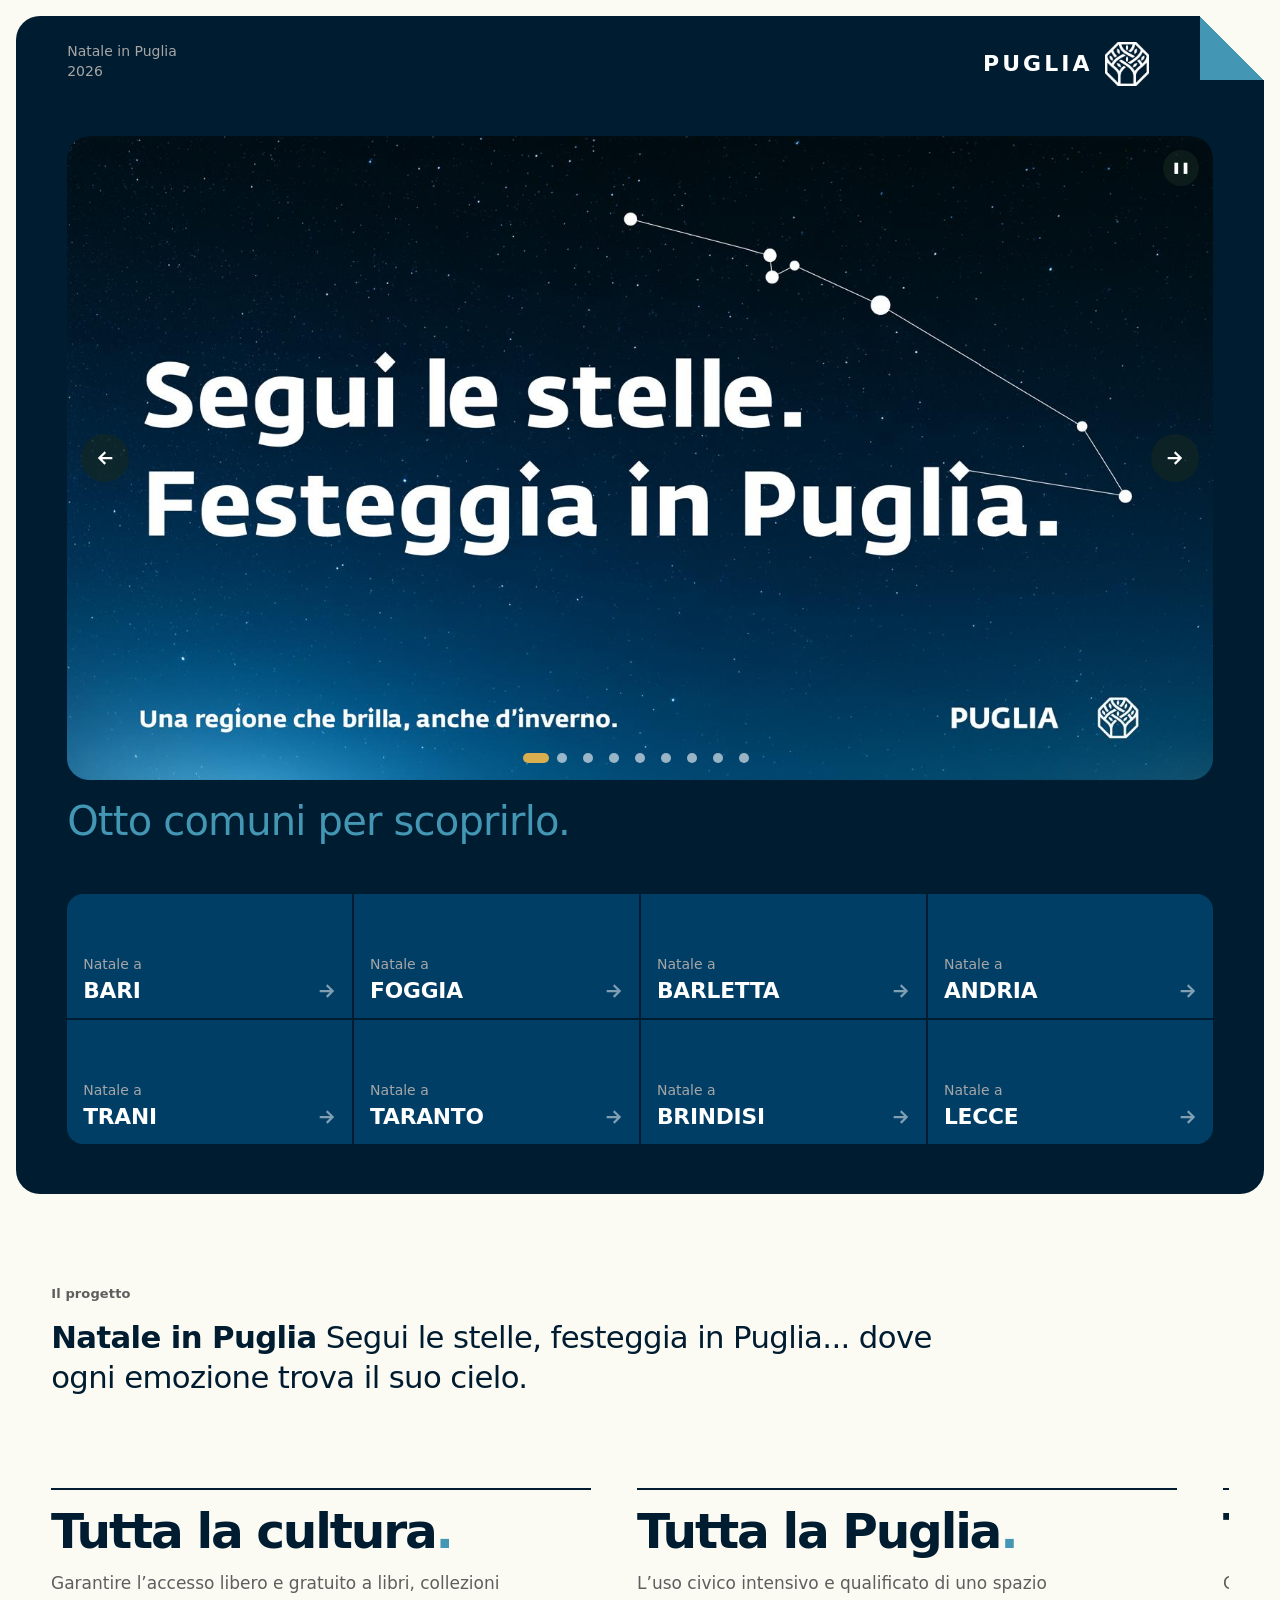
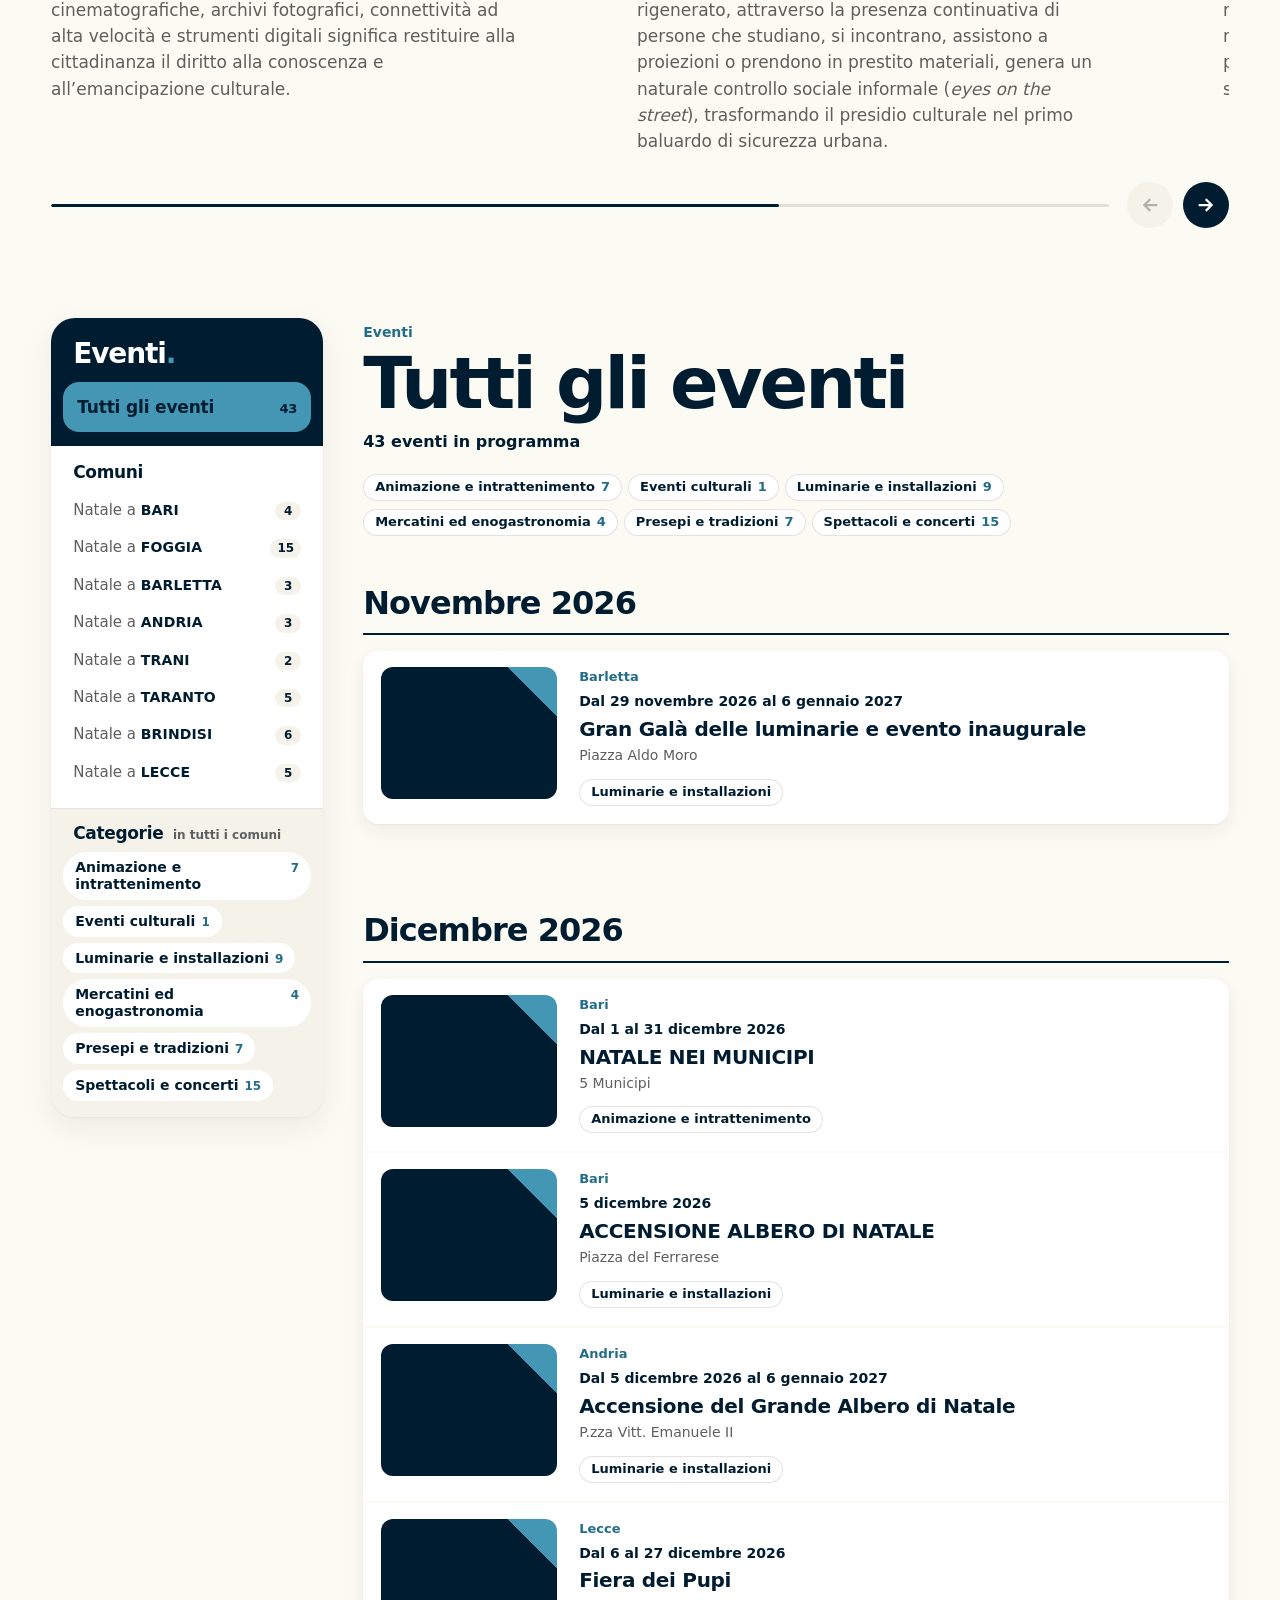
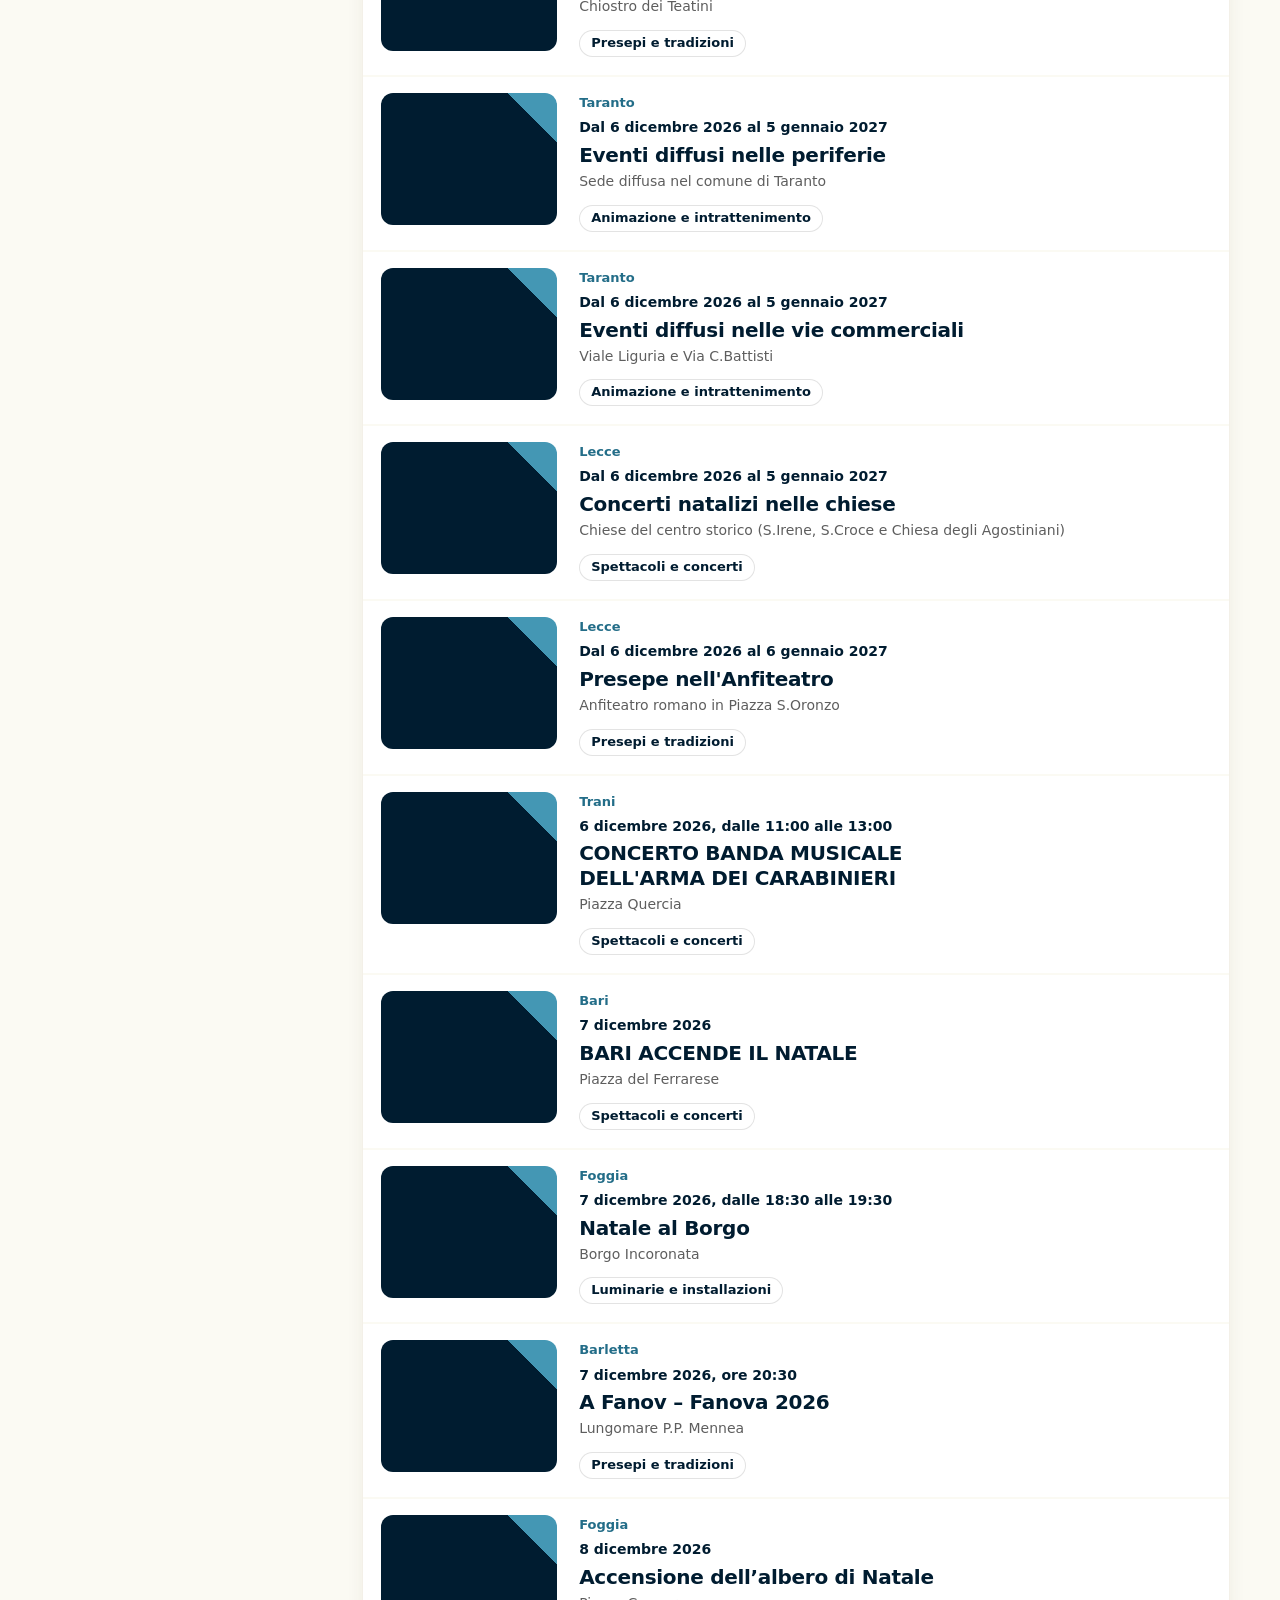
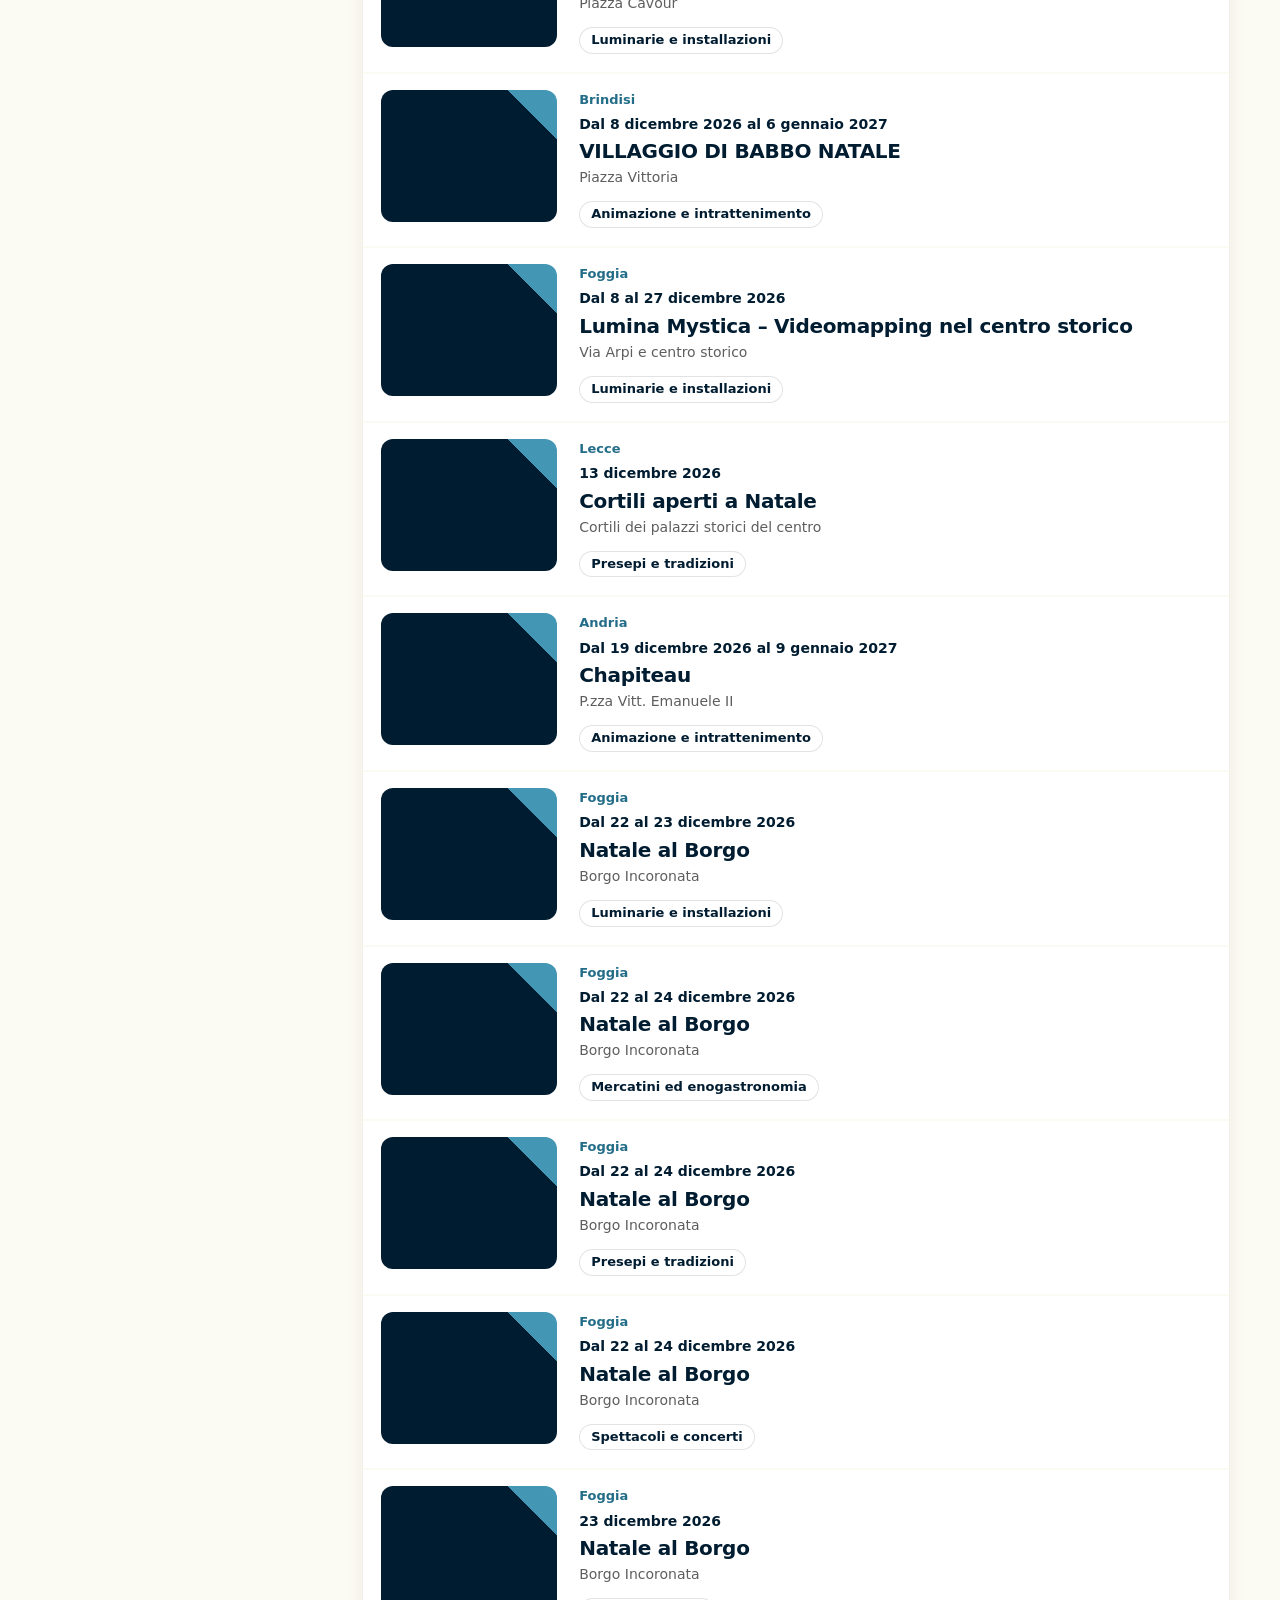
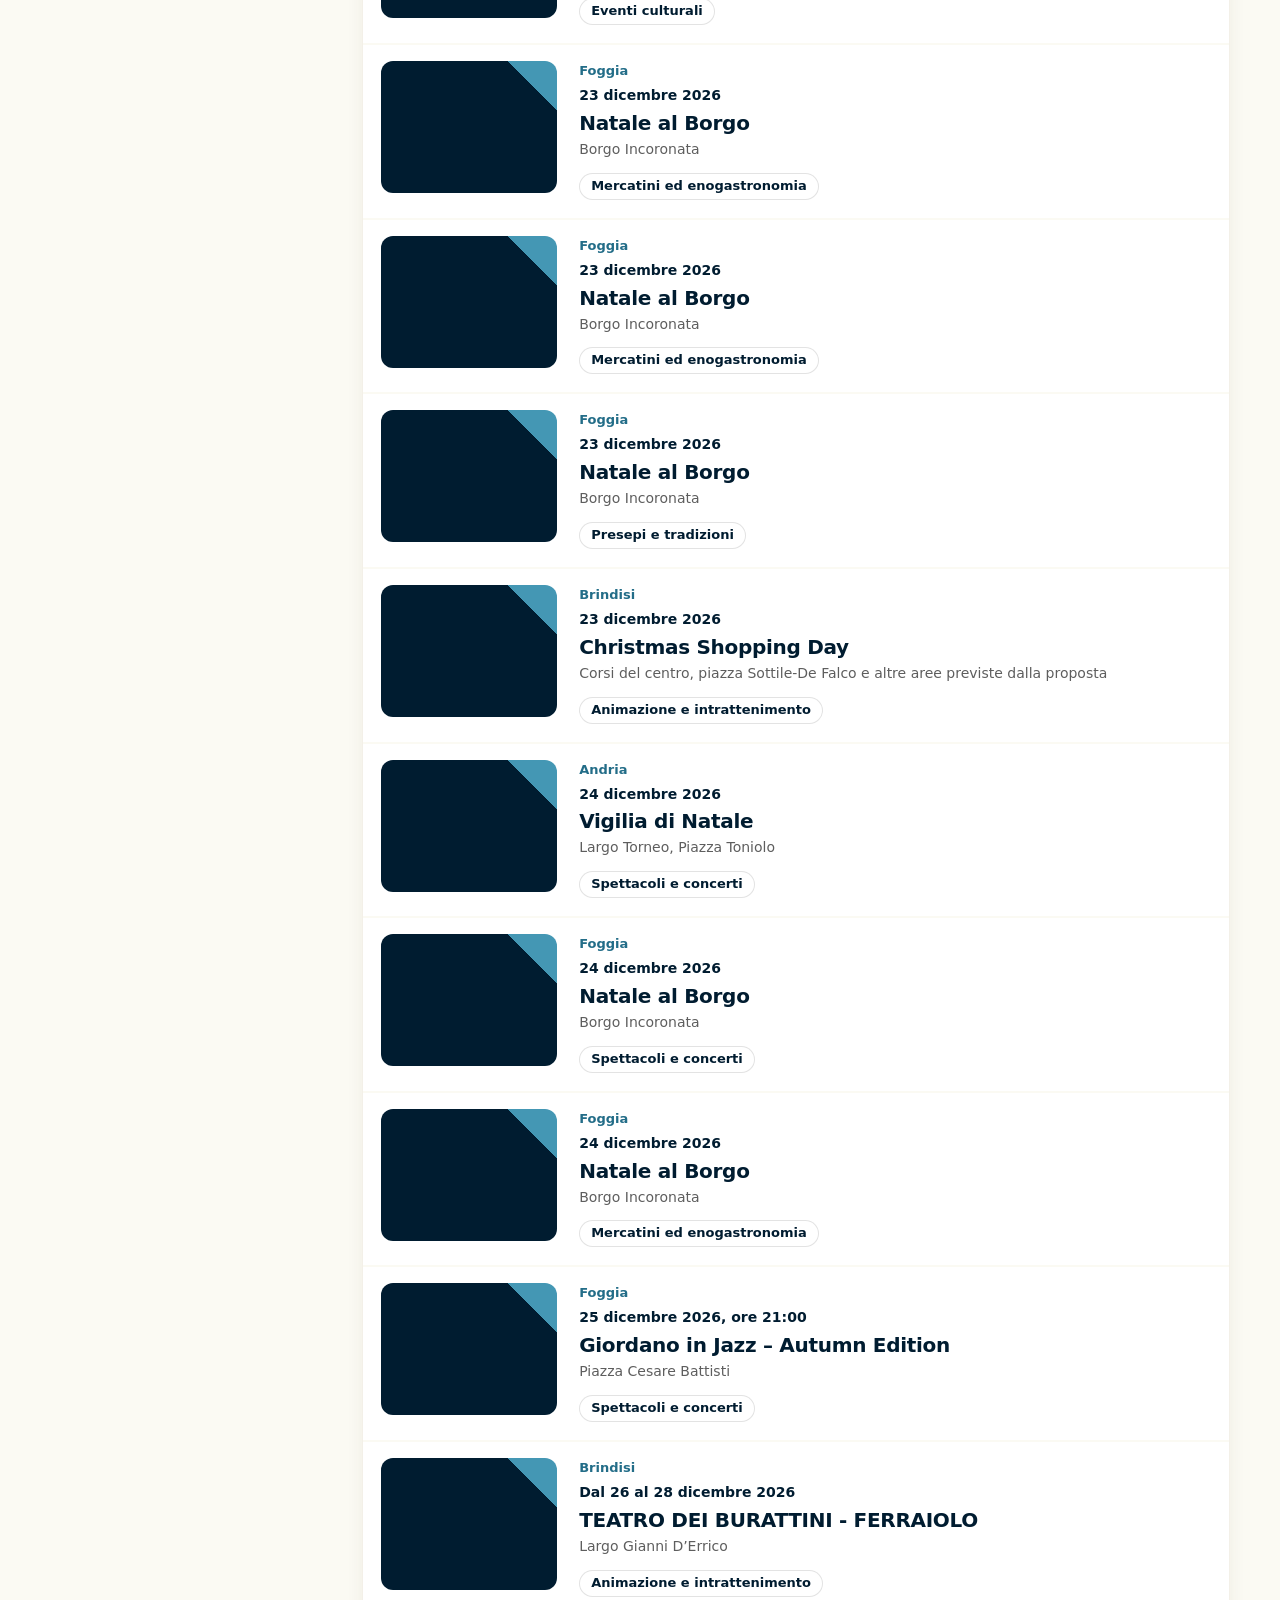
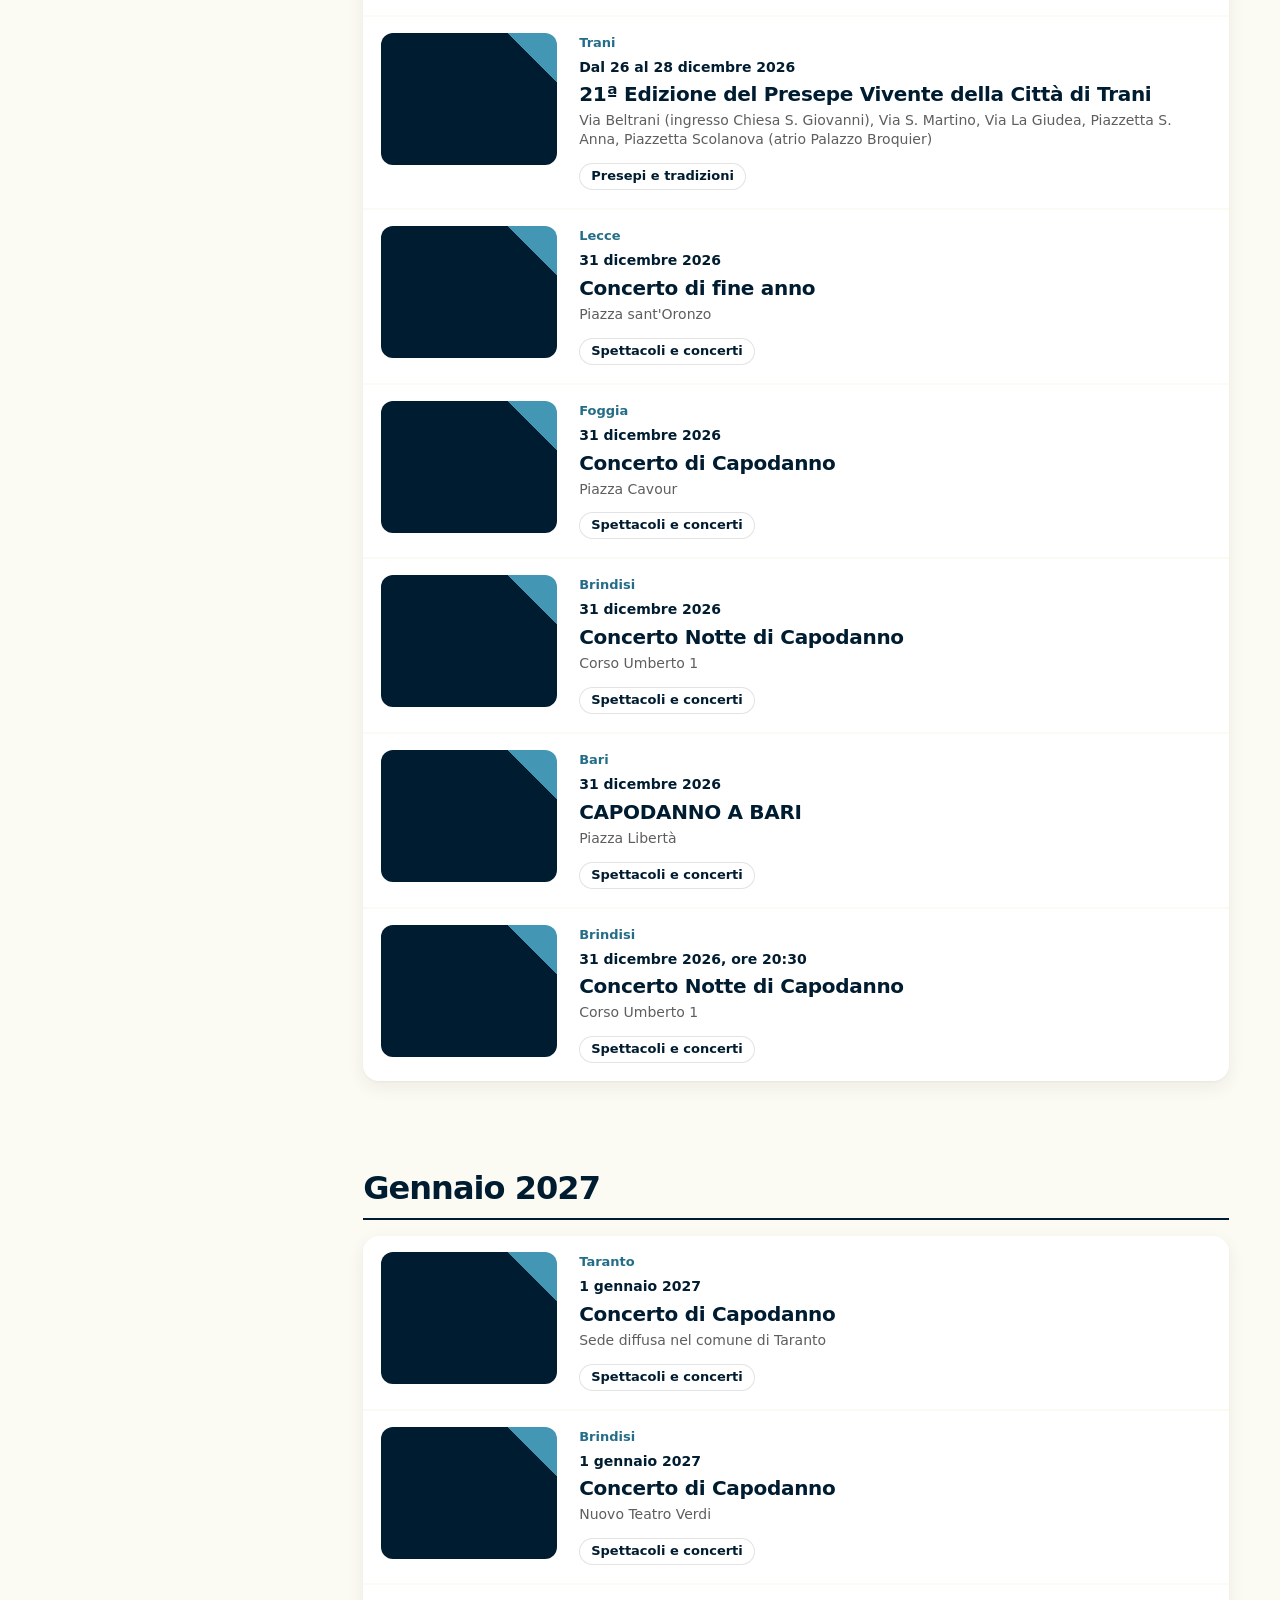
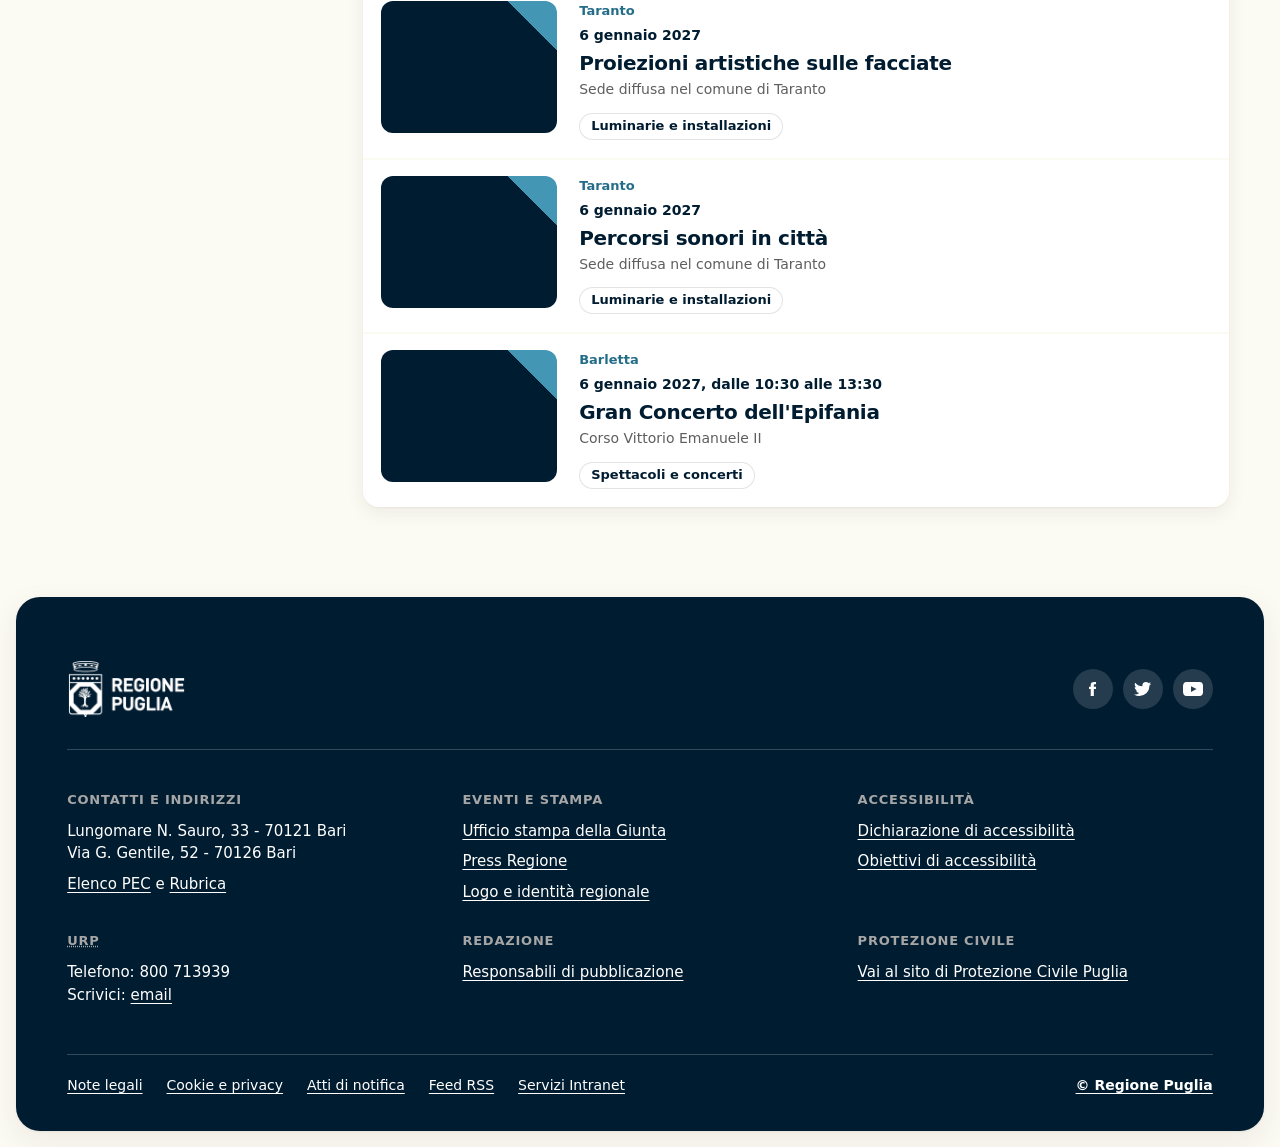
==== index.html @ 2e717ad9 "Aggiornamento eventi Natali di Puglia: 23/11/2026 20:20:42" ====
<!doctype html>
<html lang="it">
<head>
<meta charset="utf-8">
<meta name="viewport" content="width=device-width, initial-scale=1">
<title>Natale in Puglia - ed. 2026 · Segui le stelle</title>
<meta name="description" content="Natale in Puglia - calendario eventi">
<meta name="theme-color" content="#1E1E1E">
<meta property="og:type" content="website">
<meta property="og:locale" content="it_IT">
<meta property="og:site_name" content="Regione Puglia">
<meta property="og:url" content="https://regione.puglia.it/seguilestelle/">
<meta property="og:title" content="Natale in Puglia - calendario eventi">
<meta property="og:description" content="Tutti gli eventi del Natale in Puglia nei Comuni di Andria, Bari, Barletta, Brindisi, Foggia, Lecce, Taranto e Trani">
<meta property="og:image" content="assets/img/logo-regione-puglia.png">
<meta name="twitter:card" content="summary_large_image">
<link rel="preload" href="assets/fonts/inter-latin-opsz-normal.woff2" as="font" type="font/woff2" crossorigin>
<link rel="stylesheet" href="assets/css/tuttalapuglia.css">
<script src="assets/js/dati_eventi.js" defer></script>
<script src="assets/js/eventi-config.js" defer></script>
<script src="assets/js/slideshow.js" defer></script>
<script src="assets/js/tuttalapuglia.js" defer></script>
</head>
<body class="tlr-b">
<a class="tlr-salta" href="#programma">Vai agli eventi</a>

<header class="tlr-hero" id="presentazione-testa">
  <div class="tlr-in">
    <div class="tlr-hero-top">
      <p>Natale in Puglia<br>2026</p>
      <p class="tlr-hero-date tlr-hero-brand"><span class="tlr-hero-brand-tx">PUGLIA</span><img src="assets/img/logo-regione-puglia.png" alt="Logo Regione Puglia" width="455" height="454"></p>
    </div>
    <h1 class="tlr-sr">Natale in Puglia</h1>
    <div class="tlr-slide" data-tlr-slideshow role="region" aria-roledescription="carousel" aria-label="Immagini del Natale">
      <div class="tlr-slide-pista"></div>
      <button class="tlr-slide-btn is-prev" type="button" aria-label="Immagine precedente"></button>
      <button class="tlr-slide-btn is-next" type="button" aria-label="Immagine successiva"></button>
      <button class="tlr-slide-pausa" type="button" data-tlr-pausa></button>
      <div class="tlr-slide-dots"></div>
    </div>
    <p class="tlr-hero-sub">Otto comuni per scoprirlo.</p>
    <nav class="tlr-tutte" aria-label="I comuni" data-tlr-scorrevole>
      <ul data-tlr-riga data-tlr-menu="testata"></ul>
      <div class="tlr-tutte-nav">
        <span class="tlr-tutte-barra" aria-hidden="true" data-tlr-avanzamento><span></span></span>
        <button class="tlr-scorri-btn is-prev" type="button" data-tlr-passo="-1" aria-label="Comuni precedenti"></button>
        <button class="tlr-scorri-btn is-next" type="button" data-tlr-passo="1" aria-label="Comuni successivi"></button>
      </div>
    </nav>
  </div>
</header>

<main>
  <section class="tlr-pres" id="presentazione" aria-labelledby="tlr-pres-tit">
    <div class="tlr-in">
      <div class="tlr-pres-griglia">
        <div class="tlr-pres-sx">
          <h2 class="tlr-etichetta" id="tlr-pres-tit">Il progetto</h2>
          <p class="tlr-attacco"><strong>Natale in Puglia</strong> Segui le stelle, festeggia in Puglia... dove ogni emozione trova il suo cielo.</p>
        </div>
      </div>
      <div class="tlr-concetti-box" data-tlr-scorrevole>
        <div class="tlr-concetti-scorri" tabindex="0" role="region" aria-label="Le quattro linee guida" data-tlr-riga>
          <dl class="tlr-concetti">
            <div><dt>Tutta la cultura</dt><dd>Garantire l’accesso libero e gratuito a libri, collezioni cinematografiche, archivi fotografici, connettività ad alta velocità e strumenti digitali significa restituire alla cittadinanza il diritto alla conoscenza e all’emancipazione culturale.</dd></div>
            <div><dt>Tutta la Puglia</dt><dd>L’uso civico intensivo e qualificato di uno spazio rigenerato, attraverso la presenza continuativa di persone che studiano, si incontrano, assistono a proiezioni o prendono in prestito materiali, genera un naturale controllo sociale informale (<em lang="en">eyes on the street</em>), trasformando il presidio culturale nel primo baluardo di sicurezza urbana.</dd></div>
            <div><dt>Tutto di tutto</dt><dd>Custodisce la memoria e fornisce alla comunità una radice identitaria solida che resta sterile se non viene riattivata: l’istituzione si fa “officina” in cui le tracce del passato diventano materia prima per raccontare nuove storie con linguaggi contemporanei.</dd></div>
          </dl>
        </div>
        <div class="tlr-concetti-nav">
          <span class="tlr-concetti-barra" aria-hidden="true" data-tlr-avanzamento><span></span></span>
          <button class="tlr-scorri-btn is-prev" type="button" data-tlr-passo="-1" aria-label="Linea guida precedente"></button>
          <button class="tlr-scorri-btn is-next" type="button" data-tlr-passo="1" aria-label="Linea guida successiva"></button>
        </div>
      </div>
    </div>
  </section>

  <section class="tlr-prog" id="programma" aria-label="Eventi">
    <div class="tlr-in tlr-prog-griglia">

      <aside class="tlr-lato" aria-label="Comuni e categorie">
        <div class="tlr-lato-pillola">
          <p class="tlr-lato-ora"><span class="tlr-lato-k">Eventi</span> <span class="tlr-lato-v" data-tlr-corrente>Tutti gli eventi</span></p>
          <button class="tlr-lato-btn" type="button" aria-expanded="false" aria-controls="tlr-lato-menu" data-tlr-apri>Menu</button>
        </div>
        <div class="tlr-lato-pannello" id="tlr-lato-menu">
          <div class="tlr-lato-testa">
            <p class="tlr-lato-tit">Eventi<span class="tlr-punto">.</span></p>
            <nav aria-label="Tutti gli eventi" data-tlr-menu="tutti"></nav>
          </div>
          <div class="tlr-lato-comuni">
            <p class="tlr-etichetta" id="tlr-m-comuni">Comuni</p>
            <nav aria-labelledby="tlr-m-comuni" data-tlr-menu="comuni"></nav>
          </div>
          <div class="tlr-lato-categorie">
            <p class="tlr-etichetta" id="tlr-m-categorie">Categorie <span class="tlr-etichetta-nota">in tutti i comuni</span></p>
            <nav aria-labelledby="tlr-m-categorie" data-tlr-menu="categorie"></nav>
          </div>
        </div>
      </aside>

      <div class="tlr-prog-col">
        <div class="tlr-vista" data-tlr-programma data-tlr-scorri>
          <noscript><p class="tlr-gnota">Per consultare gli eventi attiva JavaScript nel browser.</p></noscript>
        </div>
      </div>

    </div>
  </section>
</main>

<footer class="tlr-piede tlr-rp">
    <div class="tlr-in">
        <div class="tlr-rp-top">
            <p class="tlr-rp-marchio"><img src="assets/img/logoregionepuglia.png" alt="Logo Regione Puglia" width="455" height="454"></p>
            <div class="tlr-rp-azioni">
                <ul class="tlr-rp-social">
                    <li><a href="https://www.facebook.com/quiregionepuglia/" target="_blank" rel="noopener" title="Link a facebook" aria-label="Link a facebook"><svg xmlns="http://www.w3.org/2000/svg" viewBox="0 0 6.226 11.972" aria-hidden="true" focusable="false"><path d="M4.15,3.991V2.8c0-.536.123-.807.989-.807H6.225V0H4.413C2.192,0,1.459.979,1.459,2.659V3.991H0v2H1.459v5.986H4.15V5.986H5.979l.246-2Z"/></svg></a></li>
                    <li><a href="https://twitter.com/RegionePuglia" target="_blank" rel="noopener" title="Link a twitter" aria-label="Link a twitter"><svg xmlns="http://www.w3.org/2000/svg" viewBox="0 0 12.771 10.375" aria-hidden="true" focusable="false"><path d="M4.018,10.375A7.4,7.4,0,0,0,11.47,2.924c0-.113,0-.226-.009-.34a5.442,5.442,0,0,0,1.311-1.358,5.357,5.357,0,0,1-1.5.415A2.641,2.641,0,0,0,12.422.189a5.132,5.132,0,0,1-1.66.632A2.694,2.694,0,0,0,8.838,0,2.615,2.615,0,0,0,6.225,2.622a2.442,2.442,0,0,0,.066.594A7.421,7.421,0,0,1,.9.481,2.487,2.487,0,0,0,.538,1.792a2.615,2.615,0,0,0,1.17,2.179,2.549,2.549,0,0,1-1.188-.33v.038a2.613,2.613,0,0,0,2.1,2.566,2.757,2.757,0,0,1-.689.094,2.789,2.789,0,0,1-.49-.047,2.588,2.588,0,0,0,2.434,1.82A5.231,5.231,0,0,1,.623,9.234,4.6,4.6,0,0,1,0,9.2a7.407,7.407,0,0,0,4.018,1.179"/></svg></a></li>
                    <li><a href="https://www.youtube.com/user/comunicazioneist" target="_blank" rel="noopener" title="Link a youtube" aria-label="Link a youtube"><svg xmlns="http://www.w3.org/2000/svg" viewBox="0 0 13.459 9.375" aria-hidden="true" focusable="false"><path d="M11.25,0H2.386C.687,0,0,1.371,0,3.066V6.309C0,8,.761,9.375,2.46,9.375h8.725c1.7,0,2.274-1.371,2.274-3.066V3.066C13.45,1.371,12.949,0,11.25,0ZM5.374,6.67V2.881h0V2.853L9.041,4.762Z"/></svg></a></li>
                </ul>
            </div>
        </div>
        <div class="tlr-rp-colonne">
            <div>
                <p class="tlr-rp-tit">Contatti e indirizzi</p>
                <p class="tlr-rp-testo">Lungomare N.&nbsp;Sauro, 33 - 70121 Bari<br>Via G.&nbsp;Gentile, 52 - 70126 Bari</p>
                <p class="tlr-rp-testo"><a href="https://www.regione.puglia.it/elenco-pec">Elenco PEC</a> e <a href="https://www.regione.puglia.it/web/guest/persone-e-contatti">Rubrica</a></p>
            </div>
            <div>
                <p class="tlr-rp-tit">Eventi e Stampa</p>
                <ul class="tlr-rp-lista"><li><a href="https://www.regione.puglia.it/servizio-stampa-della-giunta">Ufficio stampa della Giunta</a></li><li><a href="https://www.regione.puglia.it/web/press-regione">Press Regione</a></li><li><a href="https://www.regione.puglia.it/logo-e-identita-visiva">Logo e identità regionale</a></li></ul>
            </div>
            <div>
                <p class="tlr-rp-tit">Accessibilità</p>
                <ul class="tlr-rp-lista"><li><a href="https://form.agid.gov.it/r_puglia/portale_istituzionale/dichiarazione" target="_blank" rel="noopener">Dichiarazione di accessibilità</a></li><li><a href="https://form.agid.gov.it/view/0c21c180-0bcf-11f0-b7a3-d536a7376c22" target="_blank" rel="noopener">Obiettivi di accessibilità</a></li></ul>
            </div>
            <div>
                <p class="tlr-rp-tit"><abbr title="Ufficio Relazioni con il Pubblico">URP</abbr></p>
                <p class="tlr-rp-testo">Telefono: 800 713939<br>Scrivici: <a href="mailto:quiregione@regione.puglia.it">email</a></p>
            </div>
            <div>
                <p class="tlr-rp-tit">Redazione</p>
                <ul class="tlr-rp-lista"><li><a href="https://www.regione.puglia.it/responsabili-di-pubblicazione">Responsabili di pubblicazione</a></li></ul>
            </div>
            <div>
                <p class="tlr-rp-tit">Protezione civile</p>
                <ul class="tlr-rp-lista"><li><a href="https://protezionecivile.regione.puglia.it/" target="_blank" rel="noopener">Vai al sito di Protezione Civile Puglia</a></li></ul>
            </div>
        </div>
        <div class="tlr-rp-fondo">
            <ul class="tlr-rp-legale" aria-label="Note legali"><li><a href="https://www.regione.puglia.it/note-legali">Note legali</a></li><li><a href="https://www.regione.puglia.it/cookie-privacy">Cookie e privacy</a></li><li><a href="https://www.regione.puglia.it/atti-di-notifica">Atti di notifica</a></li><li><a href="https://www.regione.puglia.it/feed-rss">Feed RSS</a></li><li><a href="https://www.regione.puglia.it/servizi-intranet">Servizi Intranet</a></li></ul>
            <p class="tlr-rp-copy"><a href="https://www.regione.puglia.it/">© Regione Puglia</a></p>
        </div>
    </div>
</footer>
</body>
</html>
---- assets/css/tuttalapuglia.css ----
@font-face {
  font-family: 'Inter';
  font-style: normal;
  font-display: swap;
  font-weight: 100 900;
  src: url(fonts/inter-latin-opsz-normal.woff2) format('woff2-variations'),
       url(fonts/inter-latin-opsz-normal.woff2) format('woff2');
}

:root {
  --tlr-pagina: #FBFAF3;
  --tlr-bianco: #FFFFFF;
  --tlr-grigio-caldo: #F5F2EA;
  --tlr-nero: #001c30;
  --tlr-nero-2: #003e66;
  --tlr-azzurro: #4497B4;
  --tlr-azzurro-testo: #236D88;
  --tlr-azzurro-chiaro: #E4F1F6;
  --tlr-grigio-testo: #5E5E5E;
  --tlr-grigio-su-nero: #A6A6A6;
  --tlr-linea: rgba(30, 30, 30, .12);
  --tlr-linea-sottile: rgba(30, 30, 30, .07);

  --tlr-r-xs: 8px;
  --tlr-r-voce: 12px;
  --tlr-r-md: 16px;
  --tlr-r-card: 22px;
  --tlr-r-pannello: 24px;
  --tlr-r-pill: 999px;

  --tlr-ombra-pannello: 0 1px 2px rgba(74, 52, 30, .06), 0 10px 30px rgba(74, 52, 30, .08);
  --tlr-ombra-scheda: 0 1px 2px rgba(74, 52, 30, .05), 0 6px 18px rgba(74, 52, 30, .07);

  --tlr-margine: clamp(16px, 4vw, 56px);
  --tlr-s-50: clamp(30px, 4vw, 50px);
  --tlr-s-70: clamp(50px, 7vw, 96px);

  --tlr-freccia: url("data:image/svg+xml,%3Csvg xmlns='http://www.w3.org/2000/svg' viewBox='0 0 16 16' fill='none' stroke='%231E1E1E' stroke-width='2' stroke-linecap='square'%3E%3Cpath d='M2.5 8h10M8.5 3.5 13 8l-4.5 4.5'/%3E%3C/svg%3E");
  --tlr-freccia-bianca: url("data:image/svg+xml,%3Csvg xmlns='http://www.w3.org/2000/svg' viewBox='0 0 16 16' fill='none' stroke='%23fff' stroke-width='2' stroke-linecap='square'%3E%3Cpath d='M2.5 8h10M8.5 3.5 13 8l-4.5 4.5'/%3E%3C/svg%3E");
  --tlr-giu-bianca: url("data:image/svg+xml,%3Csvg xmlns='http://www.w3.org/2000/svg' viewBox='0 0 16 16' fill='none' stroke='%23fff' stroke-width='2' stroke-linecap='square'%3E%3Cpath d='M3.5 6 8 10.5 12.5 6'/%3E%3C/svg%3E");
}

*, *::before, *::after { box-sizing: border-box; }
html { -webkit-text-size-adjust: 100%; scroll-behavior: smooth; }
body {
  margin: 0;
  background: var(--tlr-pagina);
  color: var(--tlr-nero);
  font-family: 'Inter', system-ui, -apple-system, 'Segoe UI', sans-serif;
  font-optical-sizing: auto;
  font-size: 1.0625rem;
  line-height: 1.55;
  -webkit-font-smoothing: antialiased;
}
img { max-width: 100%; height: auto; display: block; }
h1, h2, h3, h4 { margin: 0; text-wrap: balance; }
p { margin: 0; }
a { color: inherit; }
button { font: inherit; color: inherit; }
.tlr-in { max-width: 1320px; margin: 0 auto; padding: 0 var(--tlr-margine); }

.tlr-salta {
  position: absolute; left: 16px; top: -100px; z-index: 50;
  background: var(--tlr-nero); color: var(--tlr-bianco);
  padding: 10px 18px; border-radius: var(--tlr-r-pill);
  font-weight: 700; text-decoration: none;
}
.tlr-salta:focus { top: 16px; }
.tlr-sr { position: absolute; width: 1px; height: 1px; overflow: hidden; clip: rect(0 0 0 0); white-space: nowrap; }
.tlr-etichetta {
  font-size: .8125rem; font-weight: 700; letter-spacing: .01em;
  color: var(--tlr-grigio-testo);
}
.tlr-punto { color: var(--tlr-azzurro); }
.tlr-hero::after, .tlr-vnext-a::before {
  content: ""; position: absolute; top: 0; right: 0;
  width: var(--tlr-piega, 44px); height: var(--tlr-piega, 44px);
  background: linear-gradient(225deg, var(--tlr-pagina) 50%, var(--tlr-azzurro) 50%);
}

.tlr-hero {
  --tlr-piega: clamp(34px, 5vw, 72px);
  position: relative;
  margin: 16px 16px 0;
  border-radius: var(--tlr-r-pannello) 0 var(--tlr-r-pannello) var(--tlr-r-pannello);
  background: var(--tlr-nero); color: var(--tlr-bianco);
  padding: 26px 0 var(--tlr-s-50);
}
.tlr-hero-top {
  display: flex; flex-wrap: wrap; justify-content: space-between; gap: 8px 24px;
  padding-right: var(--tlr-piega);
  font-size: .875rem; line-height: 1.4; font-weight: 500;
  color: var(--tlr-grigio-su-nero);
}
.tlr-hero-date { color: var(--tlr-bianco); font-weight: 700; font-variant-numeric: tabular-nums; }
.tlr-hero-brand { display: flex; align-items: center; gap: 12px; margin: 0; }
.tlr-hero-brand-tx { font-size: 1.375rem; font-weight: 800; letter-spacing: .14em; line-height: 1; }
.tlr-hero-brand img { display: block; height: 44px; width: auto; }
@media (max-width: 600px) { .tlr-hero-brand-tx { font-size: 1.125rem; } .tlr-hero-brand img { height: 34px; } }
.tlr-hero-tit {
  margin-top: clamp(36px, 7vw, 100px);
  font-size: clamp(3.3rem, 13vw, 11rem);
  font-weight: 900; line-height: .9; letter-spacing: -0.045em;
  text-wrap: wrap;
}
.tlr-hero-sub {
  margin-top: 18px;
  font-size: clamp(1.4rem, 3.2vw, 2.5rem);
  font-weight: 500; line-height: 1.15; letter-spacing: -0.02em;
  color: var(--tlr-azzurro);
}

.tlr-tutte { margin-top: var(--tlr-s-50); }
.tlr-tutte ul {
  list-style: none; margin: 0 calc(-1 * var(--tlr-margine)); padding: 0 var(--tlr-margine);
  display: grid; grid-auto-flow: column; grid-auto-columns: 62%; gap: 6px;
  overflow-x: auto; overscroll-behavior-x: contain;
  scroll-snap-type: x mandatory; scroll-padding: 0 var(--tlr-margine);
  scrollbar-width: none;
  -webkit-mask-image: linear-gradient(90deg, #000 82%, transparent);
          mask-image: linear-gradient(90deg, #000 82%, transparent);
}
.tlr-tutte ul::-webkit-scrollbar { display: none; }
.tlr-tutte li { scroll-snap-align: start; }
@media (max-width: 359px) { .tlr-tutte ul { grid-auto-columns: 80%; } }
.tlr-tutte a {
  position: relative;
  display: flex; flex-direction: column; justify-content: flex-end; align-items: flex-start; gap: 4px;
  height: 100%; min-height: 104px; padding: 14px 40px 16px 16px;
  border-radius: var(--tlr-r-voce);
  background: var(--tlr-nero-2);
  text-decoration: none;
  transition: background-color .15s, color .15s;
}
.tlr-tutte-k { font-size: .875rem; font-weight: 500; color: var(--tlr-grigio-su-nero); }
.tlr-tutte-v {
  font-size: 1.0625rem; font-weight: 900; line-height: 1.05;
  text-transform: uppercase; letter-spacing: -0.01em;
}
.tlr-tutte a::after {
  content: ""; position: absolute; right: 14px; bottom: 18px;
  width: 18px; height: 18px; background: var(--tlr-freccia-bianca) center / contain no-repeat;
  opacity: .5;
}
.tlr-tutte a:hover { background: var(--tlr-azzurro); color: var(--tlr-nero); }
.tlr-tutte a:hover .tlr-tutte-k { color: var(--tlr-nero); }
.tlr-tutte a:hover::after { background-image: var(--tlr-freccia); opacity: 1; }
.tlr-tutte.is-fine ul { -webkit-mask-image: none; mask-image: none; }
.tlr-tutte ul.is-trascinata { scroll-snap-type: none; cursor: grabbing; user-select: none; -webkit-user-select: none; }
@media (hover: hover) and (pointer: fine) { .tlr-tutte ul { cursor: grab; } }
.tlr-tutte-nav { display: none; align-items: center; gap: 10px; margin-top: 16px; }
.tlr-tutte.is-pronto .tlr-tutte-nav { display: flex; }
.tlr-tutte.is-fermo .tlr-tutte-nav { display: none; }
.tlr-tutte-barra {
  flex: 1 1 auto; height: 3px; margin-right: 8px;
  border-radius: var(--tlr-r-pill); background: rgba(255, 255, 255, .18); overflow: hidden;
}
.tlr-tutte-barra > span { display: block; height: 100%; width: 40%; border-radius: inherit; background: var(--tlr-azzurro); }
.tlr-tutte .tlr-scorri-btn { background: var(--tlr-nero-2); }
.tlr-tutte .tlr-scorri-btn:hover { background: var(--tlr-azzurro); }
.tlr-tutte .tlr-scorri-btn:hover::before { background-image: var(--tlr-freccia); }
.tlr-tutte .tlr-scorri-btn:disabled { background: transparent; box-shadow: inset 0 0 0 1px rgba(255, 255, 255, .18); cursor: default; }
.tlr-tutte .tlr-scorri-btn:disabled::before { background-image: var(--tlr-freccia-bianca); opacity: .3; }
@media (min-width: 600px) {
  .tlr-tutte .tlr-tutte-nav, .tlr-tutte.is-pronto .tlr-tutte-nav { display: none; }
  .tlr-tutte ul { cursor: auto; }
  .tlr-tutte ul {
    margin: 0; padding: 0;
    display: flex; flex-wrap: wrap; gap: 2px;
    overflow: hidden; scroll-snap-type: none;
    border-radius: var(--tlr-r-md);
    -webkit-mask-image: none; mask-image: none;
  }
  .tlr-tutte li { display: flex; flex: 1 1 calc(50% - 2px); }
  .tlr-tutte li > a { flex: 1 1 auto; }
  .tlr-tutte a { border-radius: 0; padding-right: 44px; }
  .tlr-tutte a::after { right: 16px; }
  .tlr-tutte-v { font-size: clamp(1.15rem, 1.7vw, 1.55rem); }
}
@media (min-width: 1024px) {
  .tlr-tutte li { flex-basis: calc(25% - 2px); }
  .tlr-tutte a { min-height: 124px; }
}

.tlr-pres { padding: var(--tlr-s-70) 0 0; }
.tlr-pres-griglia { display: grid; gap: 24px; }
.tlr-attacco {
  margin-top: 14px; max-width: 30em;
  font-size: clamp(1.375rem, 2.4vw, 2rem);
  font-weight: 500; line-height: 1.3; letter-spacing: -0.02em;
}
.tlr-attacco strong { font-weight: 800; }
.tlr-pres-dx { font-size: 1.125rem; line-height: 1.7; hyphens: auto; }
.tlr-pres-dx p + p { margin-top: 1em; }

.tlr-concetti-box { margin-top: var(--tlr-s-70); }
.tlr-concetti-scorri {
  overflow-x: auto; overscroll-behavior-x: contain;
  scroll-snap-type: x mandatory;
  scrollbar-width: none;
}
.tlr-concetti-scorri::-webkit-scrollbar { display: none; }
.tlr-concetti {
  margin: 0;
  display: grid; grid-auto-flow: column;
  grid-auto-columns: min(84%, 540px);
  gap: clamp(28px, 3.6vw, 56px);
}
.tlr-concetti > div {
  container-type: inline-size;
  scroll-snap-align: start;
  padding-top: 18px; border-top: 2px solid var(--tlr-nero);
}
.tlr-concetti dt {
  font-size: clamp(2rem, 4vw, 3.4rem);
  font-size: min(3.4rem, 9cqi);
  font-weight: 900; line-height: .95; letter-spacing: -0.045em;
  hyphens: manual;
}
.tlr-concetti dt::after { content: "."; color: var(--tlr-azzurro); }
.tlr-concetti dd {
  margin: 16px 0 0; max-width: 44ch;
  font-size: 1.0625rem; line-height: 1.55; color: var(--tlr-grigio-testo);
}
.tlr-concetti-nav { display: none; align-items: center; gap: 10px; margin-top: 28px; }
.tlr-concetti-box.is-pronto .tlr-concetti-nav { display: flex; }
.tlr-concetti-box.is-fermo .tlr-concetti-nav { display: none; }
.tlr-concetti-barra {
  flex: 1 1 auto; height: 3px; margin-right: 8px;
  border-radius: var(--tlr-r-pill); background: var(--tlr-linea); overflow: hidden;
}
.tlr-concetti-barra > span {
  display: block; height: 100%; width: 40%;
  border-radius: inherit; background: var(--tlr-nero);
}
.tlr-scorri-btn {
  flex: 0 0 auto; position: relative;
  width: 46px; height: 46px; padding: 0;
  border: 0; border-radius: 50%;
  background: var(--tlr-nero); cursor: pointer;
  transition: background-color .15s, opacity .15s;
}
.tlr-scorri-btn::before {
  content: ""; position: absolute; inset: 0;
  background: var(--tlr-freccia-bianca) center / 18px no-repeat;
}
.tlr-scorri-btn.is-prev::before { transform: scaleX(-1); }
.tlr-scorri-btn:hover { background: var(--tlr-azzurro-testo); }
.tlr-scorri-btn:disabled { background: var(--tlr-grigio-caldo); cursor: default; }
.tlr-scorri-btn:disabled::before { background-image: var(--tlr-freccia); opacity: .3; }

.tlr-prog { margin-top: var(--tlr-s-70); }
.tlr-prog-griglia { display: grid; grid-template-columns: minmax(0, 1fr); gap: 8px; align-items: start; }
.tlr-prog-col { min-width: 0; }
@media (min-width: 1024px) {
  .tlr-prog-griglia { grid-template-columns: 272px minmax(0, 1fr); gap: 40px; }
}

.tlr-lato { position: sticky; top: 8px; z-index: 20; }
.tlr-lato-pannello {
  background: var(--tlr-bianco);
  border-radius: var(--tlr-r-pannello);
  box-shadow: var(--tlr-ombra-pannello);
  padding: 0;
  overflow-y: auto; overscroll-behavior: contain; scrollbar-width: thin;
}
.tlr-lato-testa { padding: 22px 12px 14px; background: var(--tlr-nero); color: var(--tlr-bianco); }
.tlr-lato-pannello .tlr-lato-testa .tlr-etichetta { color: var(--tlr-bianco); }
.tlr-lato-comuni { padding: 0 12px; }
.tlr-lato-tit {
  padding: 0 10px;
  font-size: 1.75rem; font-weight: 900; line-height: 1; letter-spacing: -0.04em;
}
.tlr-lato-pannello .tlr-etichetta {
  padding: 18px 10px 10px;
  font-size: 1.0625rem; font-weight: 900; line-height: 1; letter-spacing: -0.02em;
  color: var(--tlr-nero);
}
.tlr-menu { list-style: none; margin: 0; padding: 0; }
.tlr-lato .tlr-menu--tutti { margin-top: 14px; }
.tlr-lato .tlr-menu--tutti .tlr-mv {
  display: flex; align-items: baseline; justify-content: space-between; gap: 10px;
  padding: 12px 14px;
  border-radius: var(--tlr-r-md);
  background: var(--tlr-nero-2);
  font-size: 1.0625rem; font-weight: 800; letter-spacing: -0.01em;
  text-decoration: none;
  transition: background-color .15s, color .15s;
}
.tlr-lato .tlr-menu--tutti .tlr-mv-c { font-size: .8125rem; font-weight: 800; color: var(--tlr-azzurro); font-variant-numeric: tabular-nums; }
.tlr-lato .tlr-menu--tutti .tlr-mv:hover { background: #3A3A3A; }
.tlr-lato .tlr-menu--tutti .tlr-mv.is-current { background: var(--tlr-azzurro); color: var(--tlr-nero); }
.tlr-lato .tlr-menu--tutti .tlr-mv.is-current .tlr-mv-c { color: var(--tlr-nero); }
.tlr-lato .tlr-menu--comuni .tlr-mv {
  display: flex; align-items: baseline; gap: 8px;
  padding: 8px 10px;
  border-radius: var(--tlr-r-voce);
  line-height: 1.2;
  text-decoration: none;
  transition: background-color .15s, color .15s;
}
.tlr-lato .tlr-menu--comuni .tlr-mv-t { flex: 1 1 auto; min-width: 0; }
.tlr-lato .tlr-menu--comuni .tlr-mv-pre { font-size: .9375rem; font-weight: 500; color: var(--tlr-grigio-testo); }
.tlr-lato .tlr-menu--comuni .tlr-mv-tema {
  font-size: .875rem; font-weight: 800; letter-spacing: .01em;
  text-transform: uppercase;
}
.tlr-lato .tlr-menu--comuni .tlr-mv-c {
  min-width: 26px; padding: 2px 7px;
  border-radius: var(--tlr-r-pill);
  background: var(--tlr-grigio-caldo);
  font-size: .75rem; font-weight: 800; text-align: center;
  font-variant-numeric: tabular-nums;
}
.tlr-lato .tlr-menu--comuni .tlr-mv-c:empty { visibility: hidden; }
.tlr-lato .tlr-menu--comuni .tlr-mv:hover { background: var(--tlr-grigio-caldo); }
.tlr-lato .tlr-menu--comuni .tlr-mv:hover .tlr-mv-c { background: var(--tlr-bianco); }
.tlr-lato .tlr-menu--comuni .tlr-mv.is-current { background: var(--tlr-nero); color: var(--tlr-bianco); }
.tlr-lato .tlr-menu--comuni .tlr-mv.is-current .tlr-mv-pre { color: var(--tlr-grigio-su-nero); }
.tlr-lato .tlr-menu--comuni .tlr-mv.is-current .tlr-mv-c { background: var(--tlr-nero-2); color: var(--tlr-azzurro); }
.tlr-lato-categorie {
  margin: 18px 0 0; padding: 0 12px 16px;
  background: var(--tlr-grigio-caldo);
  border-top: 1px solid var(--tlr-linea-sottile);
}
.tlr-lato-categorie .tlr-etichetta { padding-top: 16px; }
.tlr-lato .tlr-menu--categorie { display: flex; flex-wrap: wrap; gap: 6px; }
.tlr-lato .tlr-menu--categorie .tlr-mv {
  display: inline-flex; align-items: baseline; gap: 6px;
  padding: 7px 12px;
  border-radius: var(--tlr-r-pill);
  background: var(--tlr-bianco);
  font-size: .875rem; font-weight: 700; line-height: 1.2;
  text-decoration: none;
  transition: background-color .15s, color .15s;
}
.tlr-lato .tlr-menu--categorie .tlr-mv-c { font-size: .75rem; font-weight: 800; color: var(--tlr-azzurro-testo); font-variant-numeric: tabular-nums; }
.tlr-lato .tlr-menu--categorie .tlr-mv-c:empty { display: none; }
.tlr-lato .tlr-menu--categorie .tlr-mv:hover { background: var(--tlr-azzurro-chiaro); }
.tlr-lato .tlr-menu--categorie .tlr-mv.is-current { background: var(--tlr-nero); color: var(--tlr-bianco); }
.tlr-lato .tlr-menu--categorie .tlr-mv.is-current .tlr-mv-c { color: var(--tlr-azzurro); }
.tlr-lato-attesa { padding: 0 10px; font-size: .875rem; color: var(--tlr-grigio-testo); }
.tlr-lato-pillola { display: none; }
@media (min-width: 1024px) {
  .tlr-lato { top: 16px; }
  .tlr-lato-pannello { max-height: calc(100vh - 32px); max-height: calc(100dvh - 32px); }
}
@media (min-width: 1024px) and (max-height: 820px) {
  .tlr-lato-testa { padding-top: 18px; }
  .tlr-lato-tit { font-size: 1.5rem; }
  .tlr-lato-pannello .tlr-etichetta { padding-top: 14px; }
  .tlr-lato .tlr-menu--comuni .tlr-mv { padding: 6px 10px; }
  .tlr-lato .tlr-menu--tutti .tlr-mv { padding: 9px 12px; }
}

@media (max-width: 1023px) {
  .tlr-lato { top: 0; padding: 8px 0; background: var(--tlr-pagina); }
  .tlr-lato-pillola {
    display: flex; align-items: center; justify-content: space-between; gap: 12px;
    min-height: 58px; padding: 6px 6px 6px 20px;
    background: var(--tlr-bianco);
    border-radius: var(--tlr-r-pill);
    box-shadow: var(--tlr-ombra-pannello);
  }
  .tlr-lato-ora { min-width: 0; display: flex; flex-direction: column; line-height: 1.2; }
  .tlr-lato-k { font-size: .75rem; font-weight: 600; color: var(--tlr-grigio-testo); }
  .tlr-lato-v { font-size: .9375rem; font-weight: 800; letter-spacing: -0.015em; white-space: nowrap; overflow: hidden; text-overflow: ellipsis; }
  .tlr-lato-btn {
    flex: 0 0 auto;
    display: inline-flex; align-items: center; gap: 8px;
    min-height: 46px; padding: 0 14px 0 18px;
    border: 0; border-radius: var(--tlr-r-pill);
    background: var(--tlr-nero); color: var(--tlr-bianco);
    font-size: .875rem; font-weight: 700; cursor: pointer;
  }
  .tlr-lato-btn::after {
    content: ""; width: 16px; height: 16px;
    background: var(--tlr-giu-bianca) center / contain no-repeat;
    transition: transform .2s;
  }
  .tlr-lato-btn[aria-expanded="true"]::after { transform: rotate(180deg); }
  .tlr-lato-pannello {
    display: none;
    position: absolute; left: 0; right: 0; top: calc(100% + 2px);
    max-height: calc(100vh - 96px); max-height: calc(100dvh - 96px);
  }
  .tlr-lato-pannello.is-open { display: block; }
  .tlr-lato-tit { display: none; }
  .tlr-lato-testa { padding-top: 0; }
}

.tlr-link-fuori {
  display: inline-block; margin-left: 6px;
  color: var(--tlr-azzurro-testo); font-weight: 700;
  text-decoration: underline; text-decoration-thickness: 2px; text-underline-offset: 3px;
}
.tlr-link-fuori::after { content: " ↗"; text-decoration: none; }
.tlr-link-int {
  display: inline-block; margin-left: 6px;
  color: var(--tlr-azzurro-testo); font-weight: 700;
  text-decoration: underline; text-decoration-thickness: 2px; text-underline-offset: 3px;
}

.tlr-vista { padding: 24px 0 0; scroll-margin-top: 78px; }
@media (min-width: 1024px) { .tlr-vista { padding-top: 4px; scroll-margin-top: 16px; } }
.tlr-occhiello { font-size: .875rem; font-weight: 700; color: var(--tlr-azzurro-testo); }
.tlr-vtit {
  margin-top: 6px;
  font-size: clamp(2.4rem, 5.6vw, 4.5rem);
  font-weight: 900; line-height: .95; letter-spacing: -0.04em;
}
.tlr-vtit:focus { outline: none; }
.tlr-vnota { margin-top: 12px; font-size: 1.125rem; color: var(--tlr-grigio-testo); }
.tlr-vconta { margin-top: 12px; font-size: 1rem; font-weight: 600; }
.tlr-vconta a { color: var(--tlr-azzurro-testo); text-decoration: underline; text-decoration-thickness: 2px; text-underline-offset: 3px; }
.tlr-orari { list-style: none; margin: 20px 0 0; padding: 0; display: flex; flex-wrap: wrap; gap: 6px; }
.tlr-orari li {
  display: inline-flex; align-items: baseline; gap: 10px;
  padding: 8px 16px; border-radius: var(--tlr-r-pill);
  background: var(--tlr-nero); color: var(--tlr-bianco);
  font-size: .9375rem;
}
.tlr-orari-k { font-weight: 500; color: var(--tlr-grigio-su-nero); }
.tlr-orari-v { font-weight: 800; color: var(--tlr-azzurro); font-variant-numeric: tabular-nums; }

.tlr-gruppo { margin-top: var(--tlr-s-70); }
.tlr-gruppo:first-of-type { margin-top: var(--tlr-s-50); }
.tlr-gtit {
  font-size: clamp(1.5rem, 2.6vw, 2rem); font-weight: 900; letter-spacing: -0.03em; line-height: 1.1;
  padding-bottom: 12px; border-bottom: 2px solid var(--tlr-nero);
}
.tlr-gtit a { text-decoration: none; }
.tlr-gtit a::after { content: ""; display: inline-block; width: .55em; height: .55em; margin-left: .3em; background: var(--tlr-freccia) center / contain no-repeat; opacity: .35; vertical-align: .05em; }
.tlr-gtit a:hover::after { opacity: 1; }
.tlr-gnota { margin-top: 10px; font-size: .9375rem; color: var(--tlr-grigio-testo); }
/* filtri e chip */
.tlr-filtri { list-style: none; margin: 0; padding: 0; display: flex; flex-wrap: wrap; gap: 6px; }
.tlr-filtri--testa { margin-top: 18px; }
.tlr-filtri-k { margin-top: 22px; font-size: .8125rem; font-weight: 700; color: var(--tlr-grigio-testo); }
.tlr-filtri-k span { font-weight: 500; }
.tlr-filtri-k + .tlr-filtri--testa { margin-top: 8px; }
.tlr-chip {
  display: inline-flex; align-items: baseline; gap: 6px;
  padding: 5px 12px;
  border-radius: var(--tlr-r-pill);
  background: var(--tlr-bianco);
  box-shadow: inset 0 0 0 1px var(--tlr-linea);
  font-size: .8125rem; font-weight: 700; line-height: 1.3;
  color: var(--tlr-nero); text-decoration: none;
  transition: background-color .15s, box-shadow .15s, color .15s;
}
a.tlr-chip:hover { background: var(--tlr-azzurro-chiaro); box-shadow: inset 0 0 0 1px var(--tlr-azzurro); }
a.tlr-chip.is-current { background: var(--tlr-nero); color: var(--tlr-bianco); box-shadow: none; }
.tlr-chip-n { font-weight: 800; color: var(--tlr-azzurro-testo); font-variant-numeric: tabular-nums; }
a.tlr-chip.is-current .tlr-chip-n { color: var(--tlr-azzurro); }
.tlr-chip.is-tag { background: var(--tlr-grigio-caldo); box-shadow: none; font-weight: 600; }
.tlr-chip.is-tag::before { content: "#"; color: var(--tlr-azzurro-testo); font-weight: 800; }

/* stato: caricamento, errori, vuoto */
.tlr-stato {
  margin-top: var(--tlr-s-50); padding: 20px 24px;
  border-radius: var(--tlr-r-md);
  background: var(--tlr-bianco); box-shadow: var(--tlr-ombra-scheda);
  font-weight: 600;
}
.tlr-stato a { color: var(--tlr-azzurro-testo); text-decoration: underline; text-decoration-thickness: 2px; text-underline-offset: 3px; }
.tlr-stato.is-errore { background: #FFF3EF; color: #8A2B1B; box-shadow: none; }
.tlr-stato.is-errore a { color: inherit; }
.tlr-stato.is-attesa { position: relative; overflow: hidden; color: var(--tlr-grigio-testo); }
.tlr-stato.is-attesa::after {
  content: ""; position: absolute; left: 0; bottom: 0; height: 3px; width: 30%;
  background: var(--tlr-azzurro);
  animation: tlr-attesa 1.2s ease-in-out infinite;
}
@keyframes tlr-attesa { from { transform: translateX(-100%); } to { transform: translateX(340%); } }

/* elenco eventi */
.tlr-gtit-n { margin-left: .3em; font-size: .6em; color: var(--tlr-azzurro-testo); vertical-align: .2em; }
.tlr-evs {
  list-style: none; margin: 16px 0 0; padding: 0;
  display: grid; gap: 2px;
  border-radius: var(--tlr-r-md); overflow: hidden;
  box-shadow: var(--tlr-ombra-scheda);
}
.tlr-ev {
  position: relative;
  display: grid; grid-template-columns: minmax(0, 1fr); gap: 14px;
  padding: 16px 18px 18px;
  background: var(--tlr-bianco);
  transition: background-color .15s;
}
.tlr-ev:hover { background: #FDFCF7; }
@media (min-width: 600px) { .tlr-ev { grid-template-columns: 176px minmax(0, 1fr); gap: 22px; } }
.tlr-ev-img {
  aspect-ratio: 4 / 3; overflow: hidden;
  border-radius: var(--tlr-r-voce);
  background: var(--tlr-grigio-caldo);
}
.tlr-ev-img img { width: 100%; height: 100%; object-fit: cover; }
.tlr-ev-img.is-vuota { background: linear-gradient(225deg, var(--tlr-azzurro) 16%, var(--tlr-nero) 16%); }
.tlr-ev.is-passato .tlr-ev-img img { filter: grayscale(1); opacity: .75; }
.tlr-ev-tx { display: flex; flex-direction: column; align-items: flex-start; gap: 4px; min-width: 0; }
.tlr-ev-tema { font-size: .8125rem; font-weight: 700; color: var(--tlr-azzurro-testo); }
.tlr-ev-data { font-size: .875rem; font-weight: 700; font-variant-numeric: tabular-nums; }
.tlr-ev-data::first-letter { text-transform: uppercase; }
.tlr-ora { color: var(--tlr-azzurro-testo); }
.tlr-ev-tit { font-size: 1.25rem; font-weight: 750; line-height: 1.25; letter-spacing: -0.015em; }
.tlr-ev-tit a { text-decoration: none; }
.tlr-ev-tit a::after { content: ""; position: absolute; inset: 0; }
.tlr-ev:hover .tlr-ev-tit a { text-decoration: underline; text-decoration-color: var(--tlr-azzurro); text-decoration-thickness: 2px; text-underline-offset: 3px; }
.tlr-ev-luogo { font-size: .875rem; line-height: 1.35; color: var(--tlr-grigio-testo); }
.tlr-ev-rass { font-size: .8125rem; font-weight: 700; }
.tlr-ev-rass::before { content: "Rassegna · "; font-weight: 500; color: var(--tlr-grigio-testo); }
.tlr-ev .tlr-filtri { position: relative; z-index: 1; margin-top: 8px; }
.tlr-gruppo--passati summary { list-style: none; cursor: pointer; color: var(--tlr-grigio-testo); border-bottom-color: var(--tlr-linea); }
.tlr-gruppo--passati summary::-webkit-details-marker { display: none; }
.tlr-gruppo--passati summary::before { content: "+ "; color: var(--tlr-azzurro-testo); }
.tlr-gruppo--passati details[open] summary::before { content: "− "; }
.tlr-gruppo--passati summary:hover { color: var(--tlr-nero); }

/* dettaglio evento */
.tlr-vtit--evento { font-size: clamp(2rem, 4.4vw, 3.5rem); line-height: 1; }
.tlr-occhiello a { text-decoration: none; }
.tlr-occhiello a::before { content: "← "; }
.tlr-occhiello a:hover { text-decoration: underline; text-underline-offset: 3px; }
.tlr-orari li.is-passato { background: var(--tlr-grigio-caldo); }
.tlr-orari li.is-passato .tlr-orari-v { color: var(--tlr-grigio-testo); }
.tlr-orari-v--data::first-letter { text-transform: uppercase; }
.tlr-det-cover { margin: 28px 0 0; overflow: hidden; border-radius: var(--tlr-r-card); background: var(--tlr-grigio-caldo); }
.tlr-det-cover img { display: block; width: 100%; height: clamp(200px, 30vw, 360px); object-fit: cover; }
.tlr-det-griglia { display: grid; grid-template-columns: minmax(0, 1fr); gap: var(--tlr-s-50); margin-top: var(--tlr-s-50); align-items: start; }
@media (min-width: 1200px) { .tlr-det-griglia { grid-template-columns: minmax(0, 1fr) 340px; } }
.tlr-det-corpo { min-width: 0; }
.tlr-det-corpo .tlr-gruppo:first-of-type { margin-top: var(--tlr-s-70); }
.tlr-testo { max-width: 68ch; font-size: 1.0625rem; line-height: 1.65; }
.tlr-det-testo { font-size: 1.125rem; }
.tlr-testo > * + * { margin-top: 1em; }
.tlr-testo h2, .tlr-testo h3, .tlr-testo h4 { margin-top: 1.6em; font-size: 1.375rem; font-weight: 850; line-height: 1.2; letter-spacing: -0.02em; }
.tlr-testo ul, .tlr-testo ol { padding-left: 1.3em; }
.tlr-testo li + li { margin-top: .3em; }
.tlr-testo blockquote { margin-left: 0; padding-left: 1em; border-left: 3px solid var(--tlr-azzurro); }
.tlr-testo a, .tlr-box-testo a { color: var(--tlr-azzurro-testo); font-weight: 600; text-decoration: underline; text-decoration-thickness: 2px; text-underline-offset: 3px; overflow-wrap: anywhere; }
.tlr-det-agg { margin-top: var(--tlr-s-50); font-size: .8125rem; color: var(--tlr-grigio-testo); }
.tlr-det-lato { display: grid; gap: 12px; }
@media (min-width: 1200px) { .tlr-det-lato { position: sticky; top: 16px; } }
.tlr-box {
  padding: 20px 22px 22px;
  border-radius: var(--tlr-r-md);
  background: var(--tlr-bianco); box-shadow: var(--tlr-ombra-scheda);
  font-size: .9375rem; line-height: 1.45;
}
.tlr-box-tit { margin-bottom: 8px; font-size: .8125rem; font-weight: 700; color: var(--tlr-grigio-testo); }
.tlr-box-forte { font-size: 1.125rem; font-weight: 800; line-height: 1.25; letter-spacing: -0.01em; }
.tlr-box-forte + p { margin-top: 4px; }
.tlr-box-piccolo { margin-top: 4px; font-size: .875rem; color: var(--tlr-grigio-testo); }
.tlr-box-testo { margin-top: 10px; }
.tlr-box .tlr-link-fuori { margin: 12px 0 0; }
.tlr-box--iscr { background: var(--tlr-nero); color: var(--tlr-bianco); box-shadow: none; }
.tlr-box--iscr .tlr-box-tit { color: var(--tlr-grigio-su-nero); }
.tlr-box--iscr .tlr-link-fuori { color: var(--tlr-azzurro); }
.tlr-bottone {
  display: inline-flex; align-items: center; gap: 10px;
  min-height: 48px; margin-top: 14px; padding: 0 22px;
  border-radius: var(--tlr-r-pill);
  background: var(--tlr-azzurro); color: var(--tlr-nero);
  font-weight: 800; text-decoration: none;
  transition: background-color .15s;
}
.tlr-bottone::after { content: ""; width: 16px; height: 16px; background: var(--tlr-freccia) center / contain no-repeat; }
.tlr-bottone:hover { background: var(--tlr-bianco); }
.tlr-mappa { margin-top: 14px; aspect-ratio: 4 / 3; overflow: hidden; border-radius: var(--tlr-r-voce); background: var(--tlr-grigio-caldo); }
.tlr-mappa iframe { display: block; width: 100%; height: 100%; border: 0; }

.tlr-doc, .tlr-sess {
  list-style: none; margin: 16px 0 0; padding: 0;
  display: grid; gap: 2px;
  border-radius: var(--tlr-r-md); overflow: hidden;
  box-shadow: var(--tlr-ombra-scheda);
}
.tlr-doc a {
  display: grid; grid-template-columns: 54px minmax(0, 1fr) 18px; align-items: center; gap: 14px;
  padding: 14px 18px;
  background: var(--tlr-bianco); text-decoration: none;
  transition: background-color .15s;
}
.tlr-doc a::after { content: ""; width: 18px; height: 18px; background: var(--tlr-freccia) center / contain no-repeat; opacity: .4; }
.tlr-doc a:hover { background: var(--tlr-azzurro-chiaro); }
.tlr-doc a:hover::after { opacity: 1; }
.tlr-doc-ext {
  padding: 7px 4px; border-radius: var(--tlr-r-xs);
  background: var(--tlr-nero); color: var(--tlr-azzurro);
  font-size: .75rem; font-weight: 900; line-height: 1; text-align: center; text-transform: uppercase;
}
.tlr-doc-tx { display: flex; flex-direction: column; gap: 2px; min-width: 0; }
.tlr-doc-nome { font-size: 1.0625rem; font-weight: 750; line-height: 1.3; }
.tlr-doc-url { font-size: .8125rem; color: var(--tlr-grigio-testo); overflow-wrap: anywhere; }
.tlr-doc .is-programma a { background: var(--tlr-nero); color: var(--tlr-bianco); }
.tlr-doc .is-programma a:hover { background: var(--tlr-nero-2); }
.tlr-doc .is-programma a::after { background-image: var(--tlr-freccia-bianca); opacity: .7; }
.tlr-doc .is-programma .tlr-doc-ext { background: var(--tlr-azzurro); color: var(--tlr-nero); }
.tlr-doc .is-programma .tlr-doc-url { color: var(--tlr-grigio-su-nero); }
.tlr-sess li { display: grid; gap: 2px; padding: 14px 18px 16px; background: var(--tlr-bianco); }
.tlr-sess-ora { font-size: .875rem; font-weight: 700; font-variant-numeric: tabular-nums; }
.tlr-sess-ora::first-letter { text-transform: uppercase; }
.tlr-sess-nome { font-size: 1.125rem; font-weight: 750; line-height: 1.25; }
.tlr-sess-info { font-size: .875rem; color: var(--tlr-grigio-testo); }
.tlr-sess-info .tlr-link-fuori { margin: 0; }
.tlr-sess-desc { margin-top: 8px; font-size: .9375rem; color: var(--tlr-grigio-testo); }
.tlr-immagini {
  list-style: none; margin: 16px 0 0; padding: 0;
  display: grid; grid-template-columns: repeat(auto-fill, minmax(190px, 1fr)); gap: 16px;
}
.tlr-immagini a { display: block; text-decoration: none; }
.tlr-immagini img { width: 100%; aspect-ratio: 4 / 3; object-fit: cover; border-radius: var(--tlr-r-voce); background: var(--tlr-grigio-caldo); transition: opacity .15s; }
.tlr-immagini a:hover img { opacity: .85; }
.tlr-immagini span { display: block; margin-top: 6px; font-size: .75rem; line-height: 1.35; color: var(--tlr-grigio-testo); overflow-wrap: anywhere; }


.tlr-vnext { display: grid; gap: 8px; margin-top: var(--tlr-s-70); }
@media (min-width: 781px) { .tlr-vnext { grid-template-columns: 1fr 1fr; } .tlr-vnext-a.is-next:only-child { grid-column: 2; } }
.tlr-vnext-a {
  --tlr-piega: 26px;
  position: relative;
  display: flex; flex-direction: column; gap: 4px;
  padding: 20px 24px 22px;
  border-radius: var(--tlr-r-card) 0 var(--tlr-r-card) var(--tlr-r-card);
  background: var(--tlr-nero); color: var(--tlr-bianco);
  text-decoration: none;
  transition: background-color .15s;
}
.tlr-vnext-a.is-next { text-align: right; padding-right: 40px; }
.tlr-vnext-k { font-size: .8125rem; font-weight: 600; color: var(--tlr-grigio-su-nero); }
.tlr-vnext-v { font-size: clamp(1.4rem, 2.4vw, 1.9rem); font-weight: 900; letter-spacing: -0.03em; line-height: 1.1; }
.tlr-vnext-a.is-prev .tlr-vnext-v::before { content: "← "; color: var(--tlr-azzurro); }
.tlr-vnext-a.is-next .tlr-vnext-v::after { content: " →"; color: var(--tlr-azzurro); }
.tlr-vnext-a:hover { background: var(--tlr-nero-2); }

.tlr-piede {
  margin: var(--tlr-s-70) 16px 16px;
  padding: clamp(36px, 5vw, 64px) 0 34px;
  background: var(--tlr-bianco);
  border-radius: var(--tlr-r-pannello);
  box-shadow: var(--tlr-ombra-pannello);
}
/* ---------- Footer istituzionale (Regione Puglia) ---------- */
.tlr-piede.tlr-rp { background: var(--tlr-nero); color: var(--tlr-bianco); }
.tlr-rp a { color: var(--tlr-bianco); text-underline-offset: 3px; }
.tlr-rp a:hover { color: var(--tlr-azzurro); }
.tlr-rp-top { display: flex; flex-wrap: wrap; align-items: center; justify-content: space-between; gap: 20px 40px;
  padding-bottom: clamp(20px, 3vw, 32px); border-bottom: 1px solid rgba(255, 255, 255, .2); }
.tlr-rp-marchio { display: flex; align-items: center; gap: 14px; margin: 0; }
.tlr-rp-marchio span { font-size: 1.5rem; font-weight: 800; letter-spacing: .14em; line-height: 1; }
.tlr-rp-marchio img { display: block; height: 56px; width: auto; }
.tlr-rp-azioni { display: flex; flex-wrap: wrap; align-items: center; gap: 16px 28px; }
.tlr-rp-login { display: inline-flex; align-items: center; gap: 10px; font-weight: 700; text-decoration: none; }
.tlr-rp-login img { filter: brightness(0) invert(1); }
.tlr-rp-social { display: flex; gap: 10px; list-style: none; margin: 0; padding: 0; }
.tlr-rp-social a { display: grid; place-items: center; width: 40px; height: 40px; border-radius: var(--tlr-r-pill);
  background: rgba(255, 255, 255, .14); color: var(--tlr-bianco); transition: background .15s, color .15s; }
.tlr-rp-social a:hover { background: var(--tlr-bianco); color: var(--tlr-nero); }
.tlr-rp-social svg { display: block; width: auto; height: 14px; }
.tlr-rp-social path { fill: currentColor; }
.tlr-rp-colonne { display: grid; gap: 28px 40px; padding: clamp(24px, 3.5vw, 40px) 0; border-bottom: 1px solid rgba(255, 255, 255, .2); }
@media (min-width: 640px) { .tlr-rp-colonne { grid-template-columns: repeat(2, minmax(0, 1fr)); } }
@media (min-width: 981px) { .tlr-rp-colonne { grid-template-columns: repeat(3, minmax(0, 1fr)); } }
.tlr-rp-tit { margin: 0 0 10px; font-size: .8125rem; font-weight: 700; letter-spacing: .06em; text-transform: uppercase; color: var(--tlr-grigio-su-nero); }
.tlr-rp-testo { margin: 0 0 8px; font-size: .9375rem; line-height: 1.5; }
.tlr-rp-lista { list-style: none; margin: 0; padding: 0; display: grid; gap: 8px; font-size: .9375rem; line-height: 1.5; }
.tlr-rp-iniz { grid-column: 1 / -1; margin: 0; font-size: .875rem; color: var(--tlr-grigio-su-nero); }
.tlr-rp-fondo { display: flex; flex-wrap: wrap; align-items: center; justify-content: space-between; gap: 12px 40px; padding-top: 20px; font-size: .875rem; }
.tlr-rp-legale { list-style: none; display: flex; flex-wrap: wrap; gap: 6px 24px; margin: 0; padding: 0; }
.tlr-rp-copy { margin: 0; font-weight: 600; }
@media (max-width: 600px) { .tlr-rp-marchio span { font-size: 1.25rem; } .tlr-rp-marchio img { height: 44px; } }
@media (prefers-reduced-motion: reduce) { .tlr-rp-social a { transition: none; } }

a:focus-visible, button:focus-visible { outline: 3px solid var(--tlr-azzurro); outline-offset: 2px; }
.tlr-lato .tlr-mv:focus-visible { outline-offset: -3px; }
.tlr-lato-testa .tlr-mv:focus-visible { outline-color: var(--tlr-bianco); }
@media (prefers-reduced-motion: reduce) {
  html { scroll-behavior: auto; }
  .tlr-tutte a, .tlr-lato .tlr-mv, .tlr-vnext-a, .tlr-lato-btn::after, .tlr-scorri-btn, .tlr-chip, .tlr-ev, .tlr-doc a, .tlr-bottone, .tlr-immagini img { transition: none; }
  .tlr-stato.is-attesa::after { animation: none; width: 100%; opacity: .35; }
}
@media print {
  .tlr-lato, .tlr-vnext, .tlr-salta, .tlr-tutte, .tlr-hero::after, .tlr-concetti-box.is-pronto .tlr-concetti-nav { display: none; }
  .tlr-concetti { grid-auto-flow: row; grid-auto-columns: auto; }
  .tlr-prog-griglia { display: block; }
  body, .tlr-hero { background: #fff; color: #000; }
  .tlr-hero-sub, .tlr-punto { color: #000; }
  .tlr-evs, .tlr-doc, .tlr-sess, .tlr-box, .tlr-piede { box-shadow: none; }
  .tlr-mappa, .tlr-det-lato .tlr-link-fuori { display: none; }
}

.tlr-etichetta-nota { margin-left: 4px; font-size: .75rem; font-weight: 600; letter-spacing: 0; color: var(--tlr-grigio-testo); }

/* ---------- Slideshow di apertura ---------- */
.tlr-slide { position: relative; margin-top: var(--tlr-s-50); aspect-ratio: 16 / 9; max-height: 72vh; width: 100%;
  border-radius: var(--tlr-r-card); overflow: hidden; background: var(--tlr-nero-2); }
.tlr-slide-pista, .tlr-slide-f { position: absolute; inset: 0; margin: 0; }
.tlr-slide-f { opacity: 0; transition: opacity .8s ease; }
.tlr-slide-f.is-attiva { opacity: 1; }
.tlr-slide-f img { display: block; width: 100%; height: 100%; object-fit: cover; }
.tlr-slide-btn { position: absolute; top: 50%; width: 48px; height: 48px; margin-top: -24px; padding: 0; border: 0; cursor: pointer;
  border-radius: var(--tlr-r-pill); background: rgba(20, 39, 31, .6); }
.tlr-slide-btn::before { content: ""; position: absolute; inset: 0; background: var(--tlr-freccia-bianca) center / 18px no-repeat; }
.tlr-slide-btn.is-prev { left: 14px; } .tlr-slide-btn.is-prev::before { transform: scaleX(-1); }
.tlr-slide-btn.is-next { right: 14px; }
.tlr-slide-btn:hover, .tlr-slide-pausa:hover { background: var(--tlr-nero); }
.tlr-slide-pausa { position: absolute; top: 14px; right: 14px; width: 36px; height: 36px; padding: 0; border: 0; cursor: pointer;
  border-radius: var(--tlr-r-pill); background: rgba(20, 39, 31, .6); color: var(--tlr-bianco); font-size: .7rem; }
.tlr-slide-pausa::before { content: "❚❚"; } .tlr-slide-pausa.is-pausa::before { content: "▶"; }
.tlr-slide-dots { position: absolute; left: 0; right: 0; bottom: 10px; display: flex; justify-content: center; gap: 2px; }
.tlr-slide-dot { position: relative; width: 24px; height: 24px; padding: 0; border: 0; background: none; cursor: pointer; }
.tlr-slide-dot::before { content: ""; position: absolute; top: 7px; left: 7px; width: 10px; height: 10px; border-radius: var(--tlr-r-pill);
  background: rgba(255, 255, 255, .6); transition: width .25s, left .25s, background .25s; }
.tlr-slide-dot.is-attiva::before { width: 26px; left: -1px; background: var(--tlr-oro, #D9AE4F); }
.tlr-slide-btn:focus-visible, .tlr-slide-dot:focus-visible, .tlr-slide-pausa:focus-visible { outline: 3px solid var(--tlr-oro, #D9AE4F); outline-offset: 2px; }
@media (max-width: 600px) { .tlr-slide { aspect-ratio: 4 / 3; } .tlr-slide-btn { width: 40px; height: 40px; margin-top: -20px; } }
@media (prefers-reduced-motion: reduce) { .tlr-slide-f, .tlr-slide-dot::before { transition: none; } }
@media print { .tlr-slide { display: none; } }
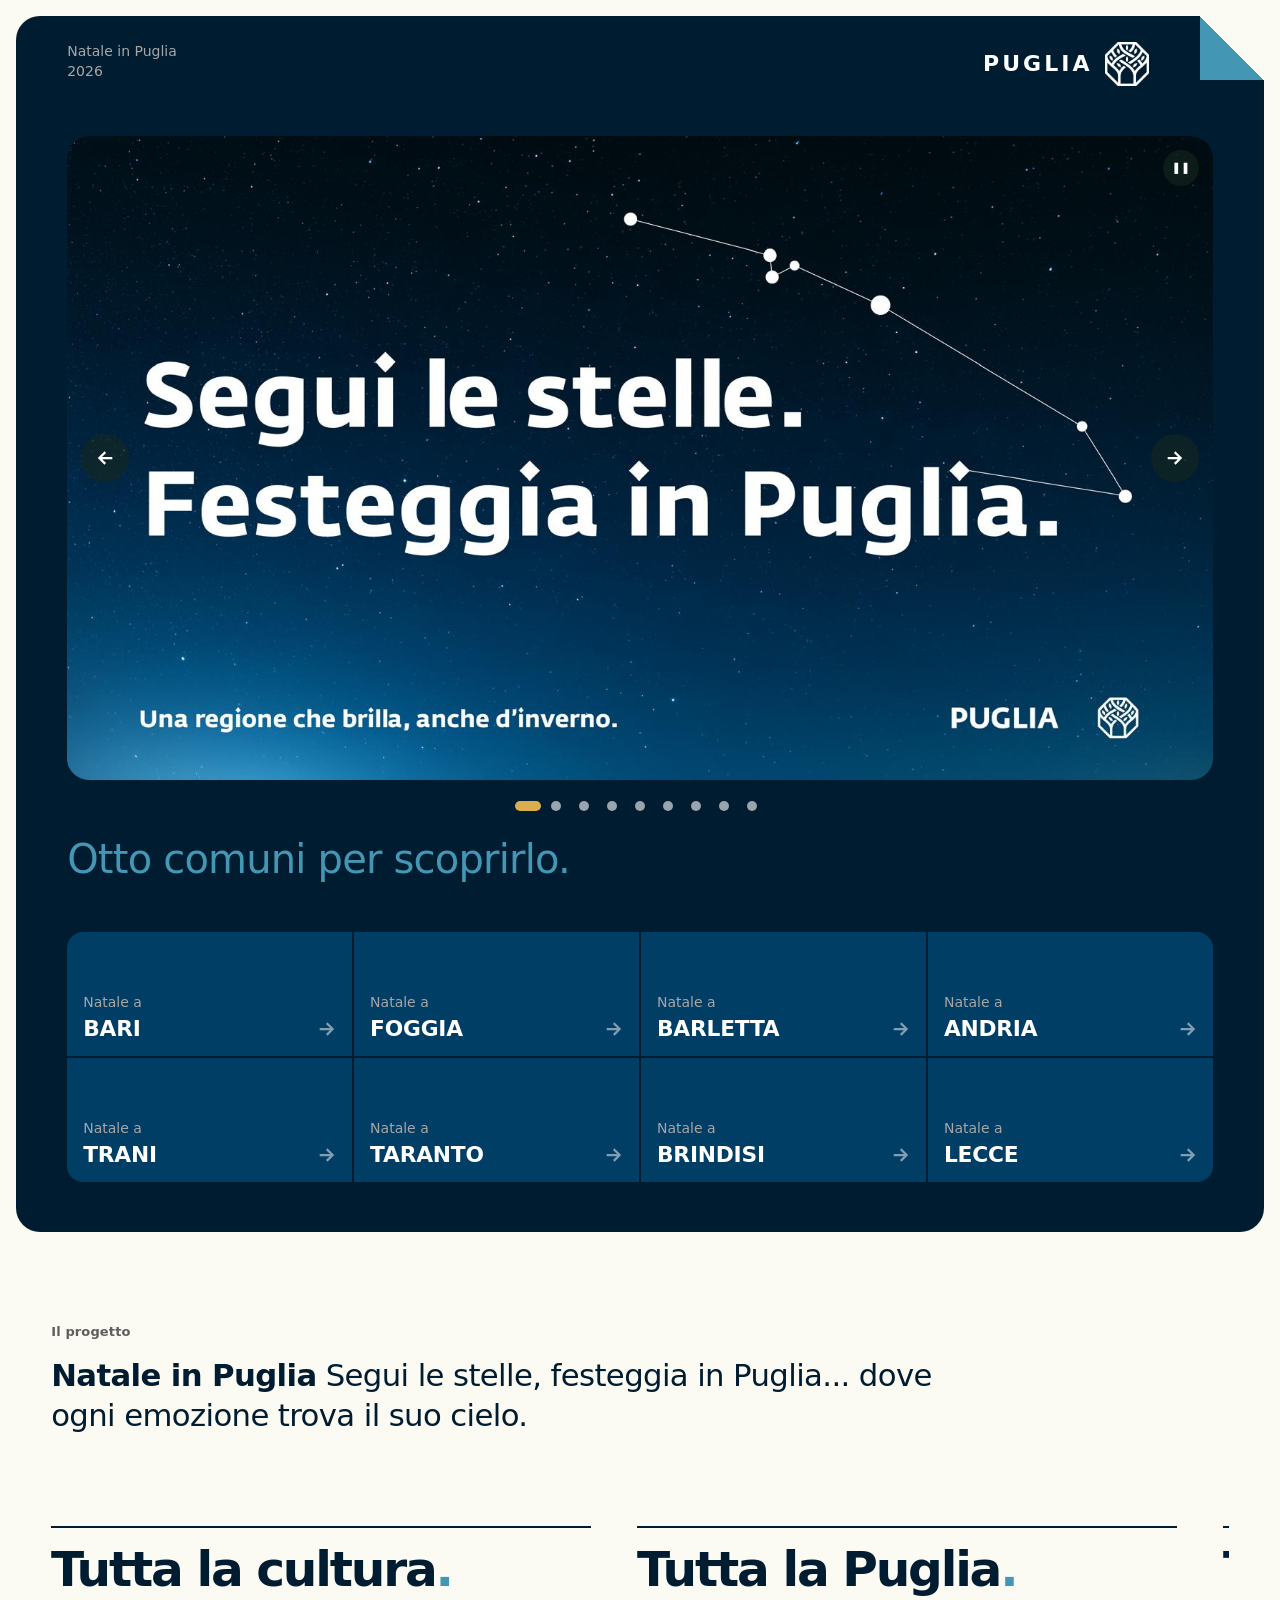
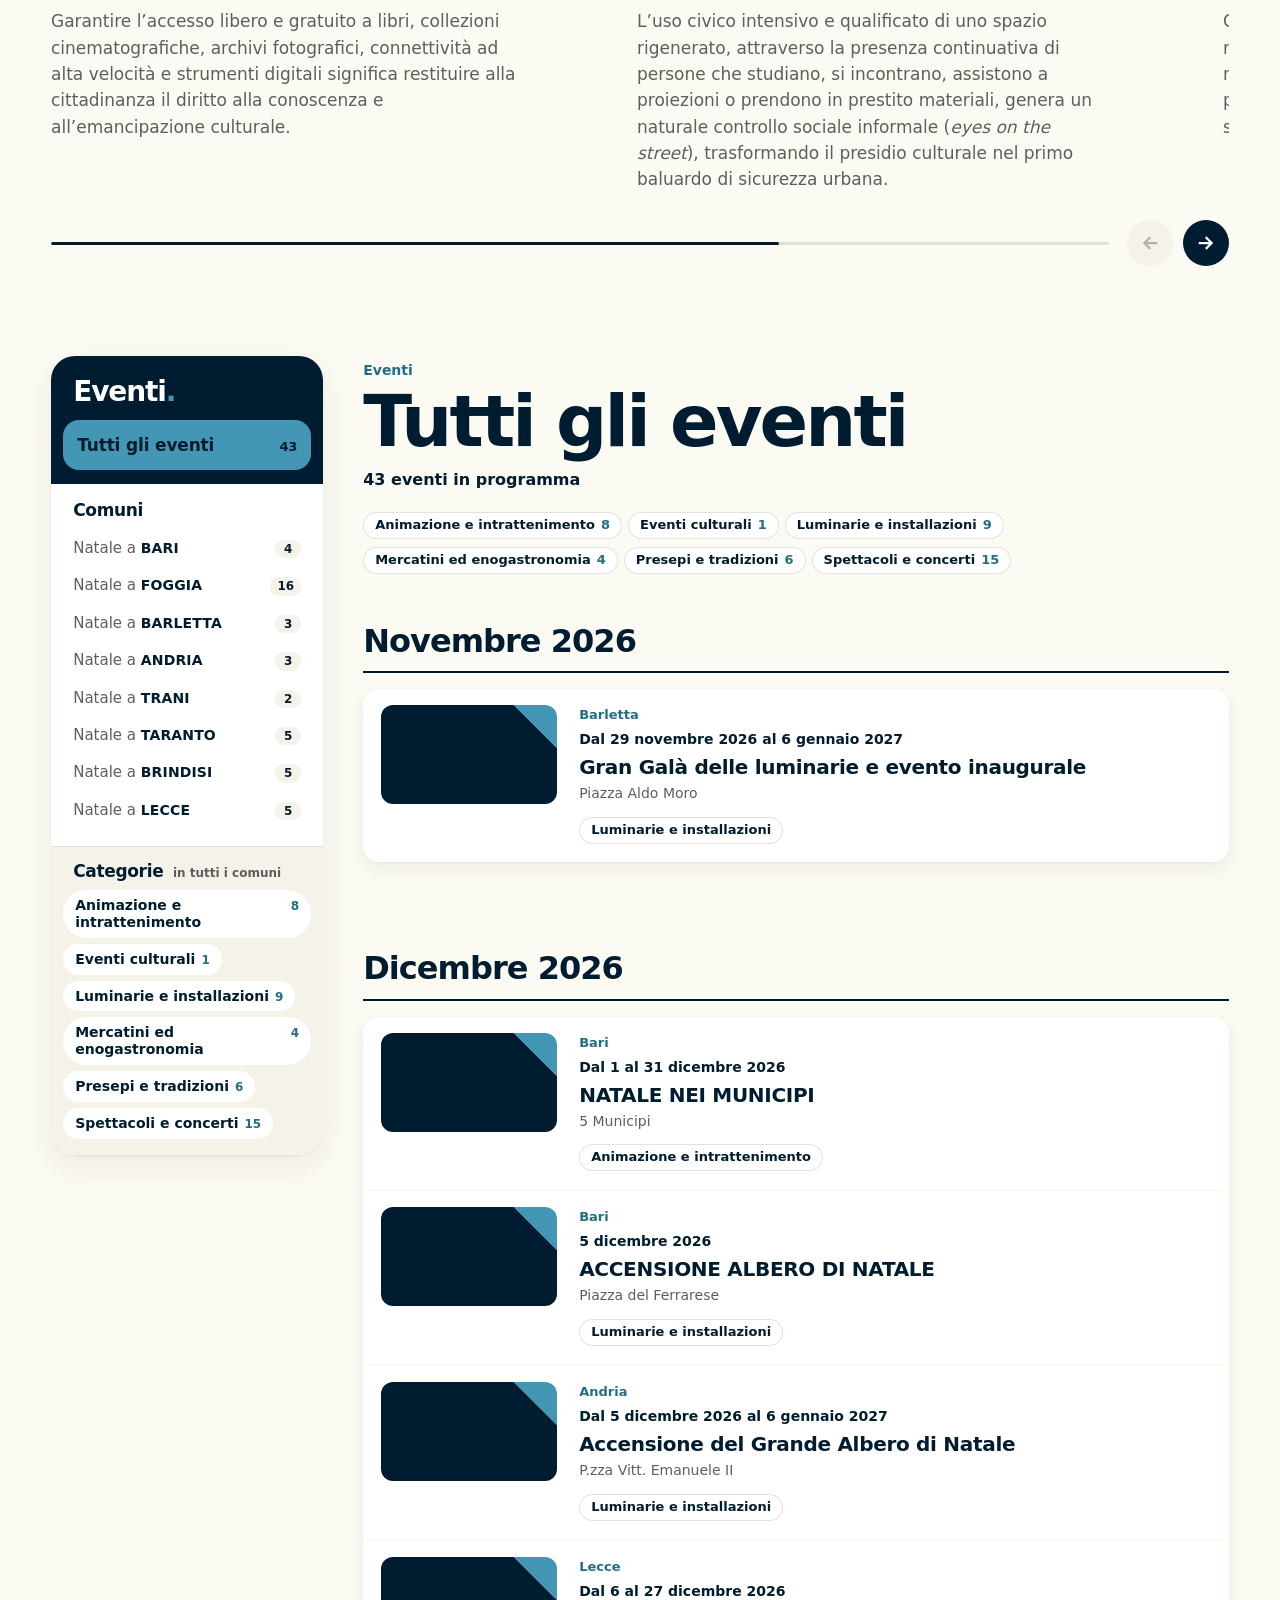
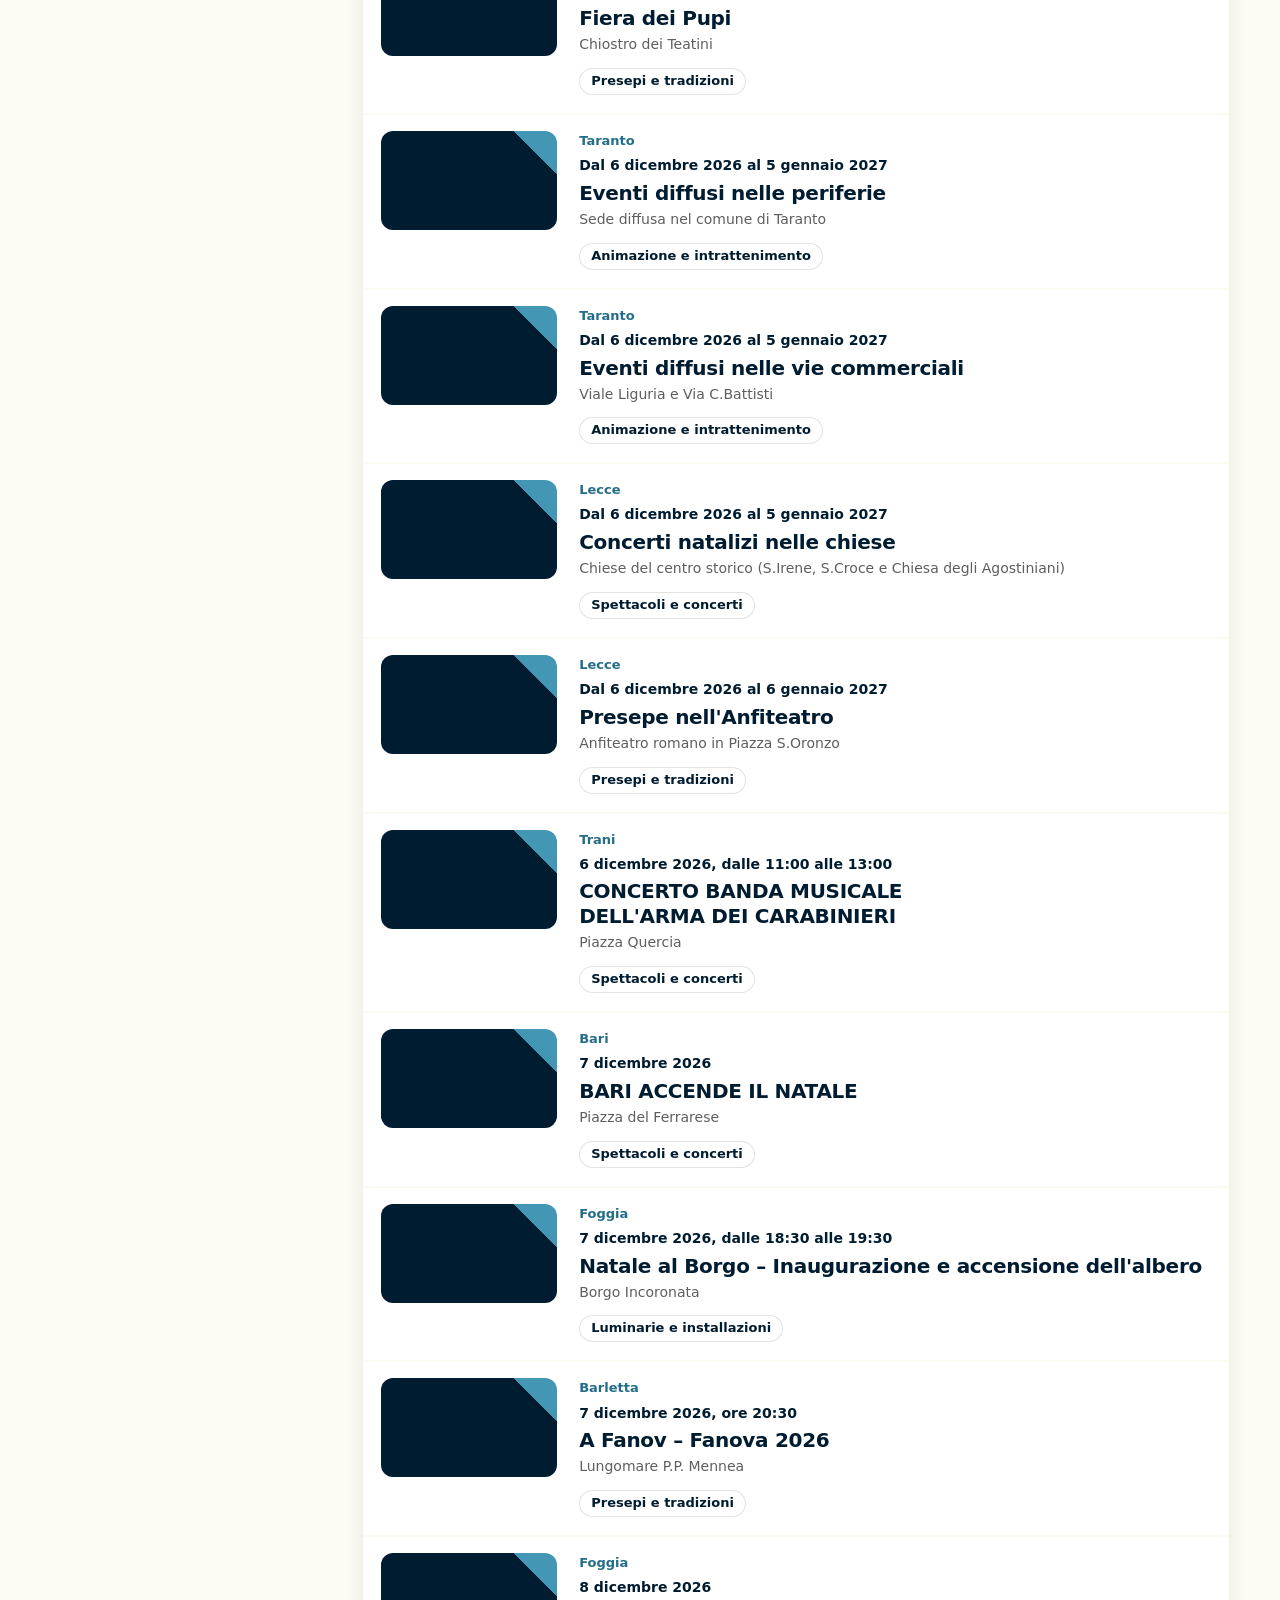
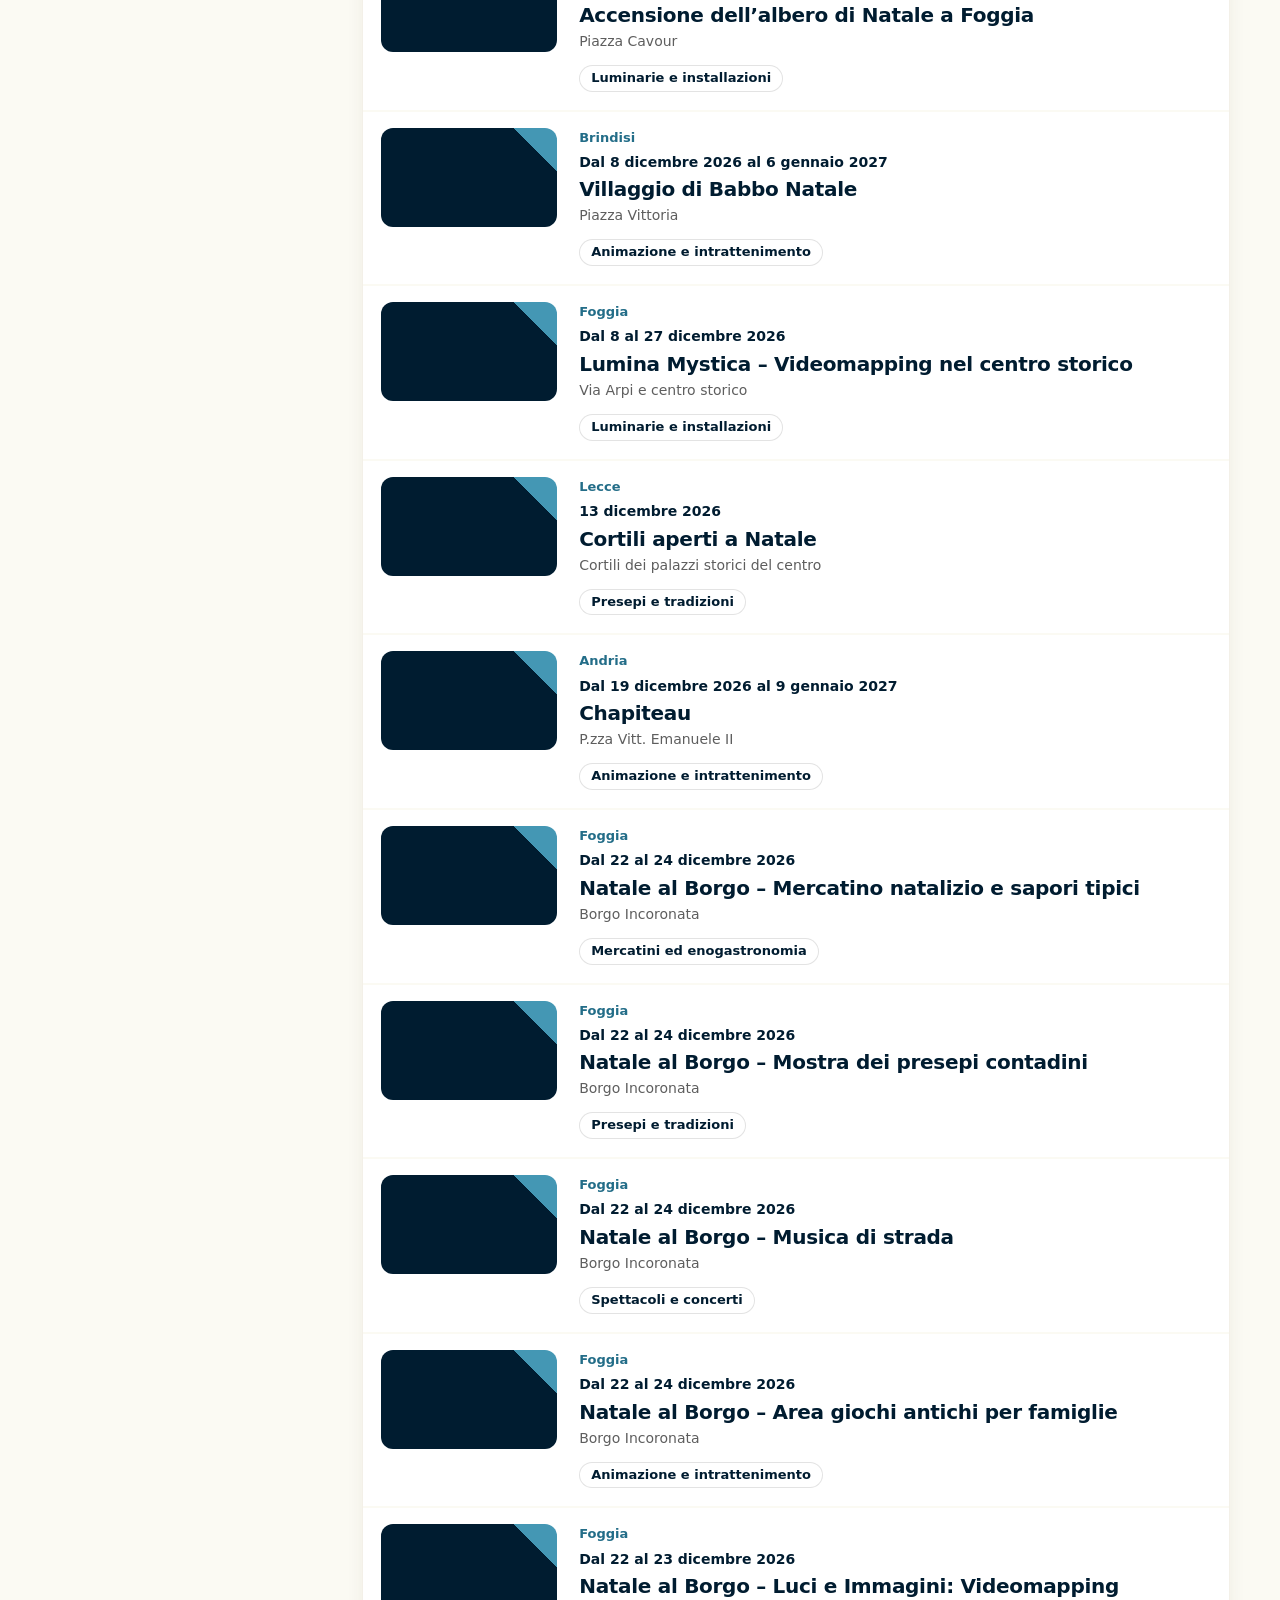
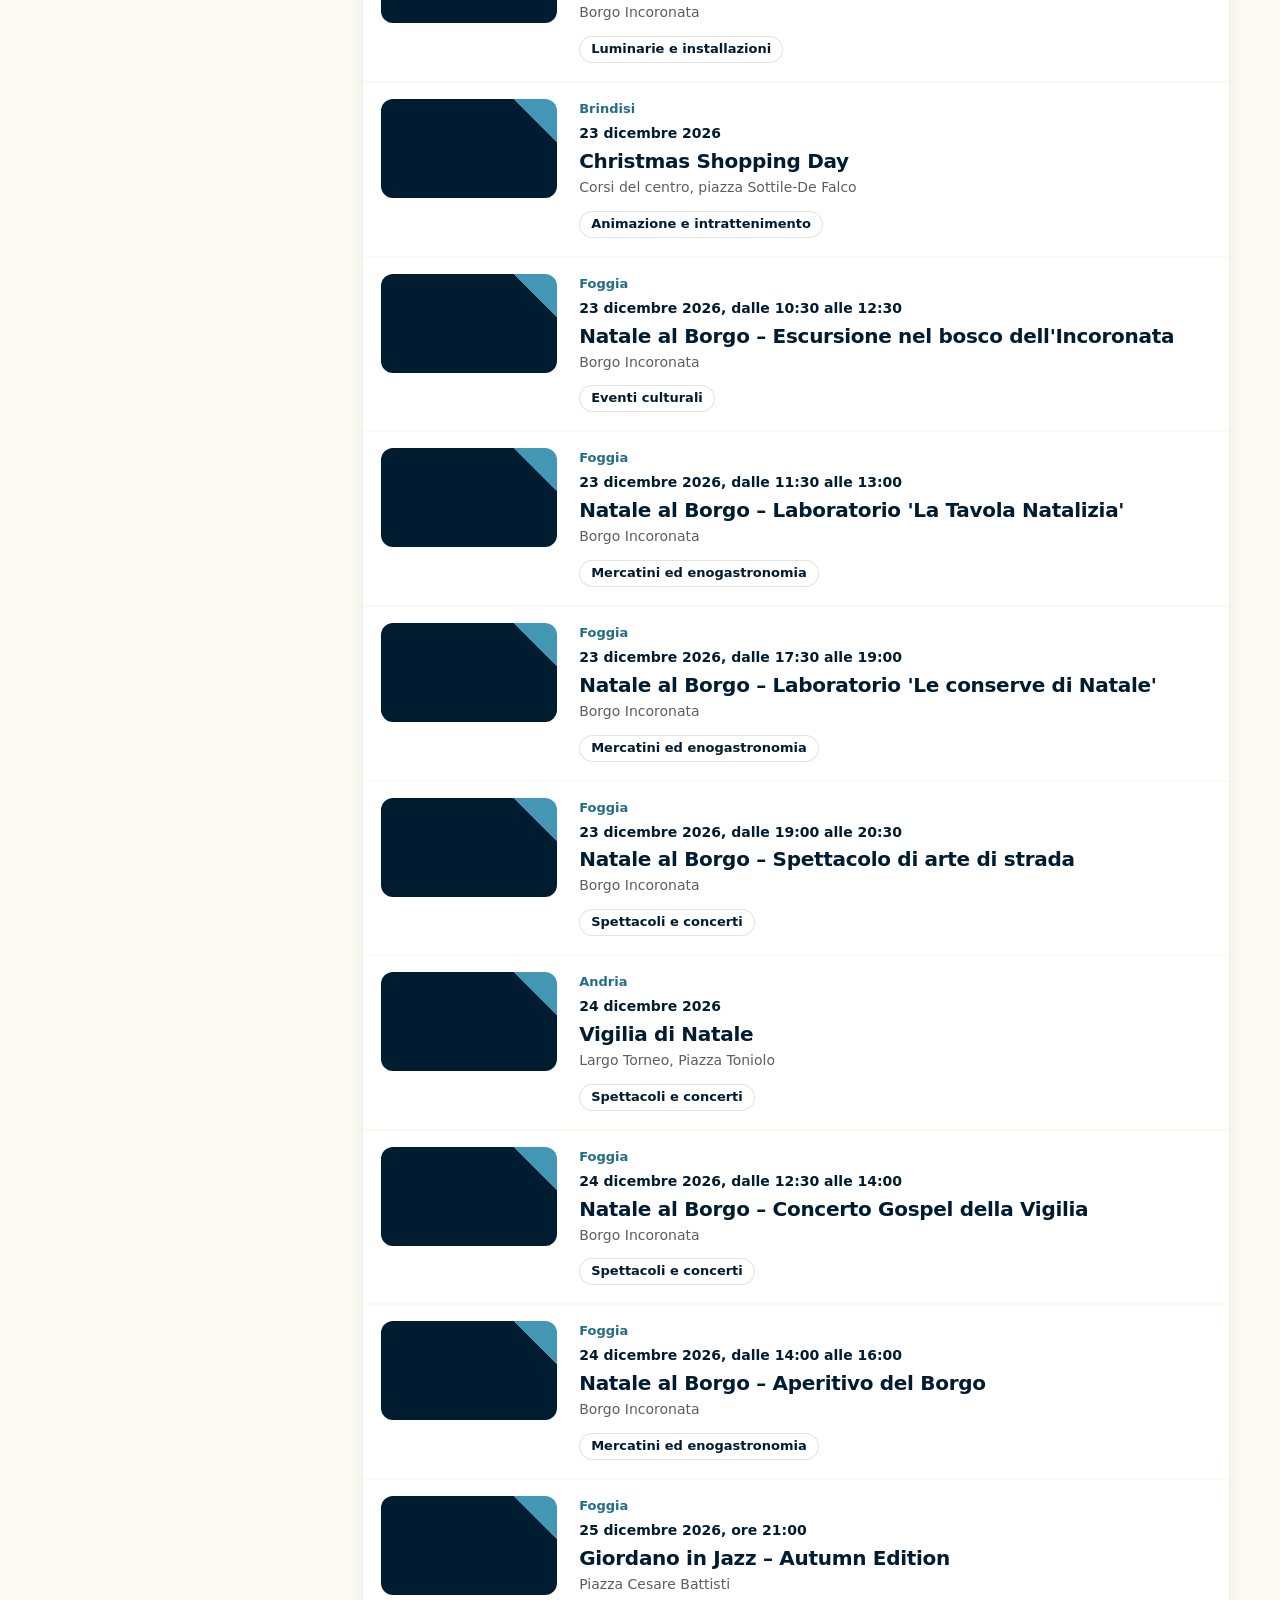
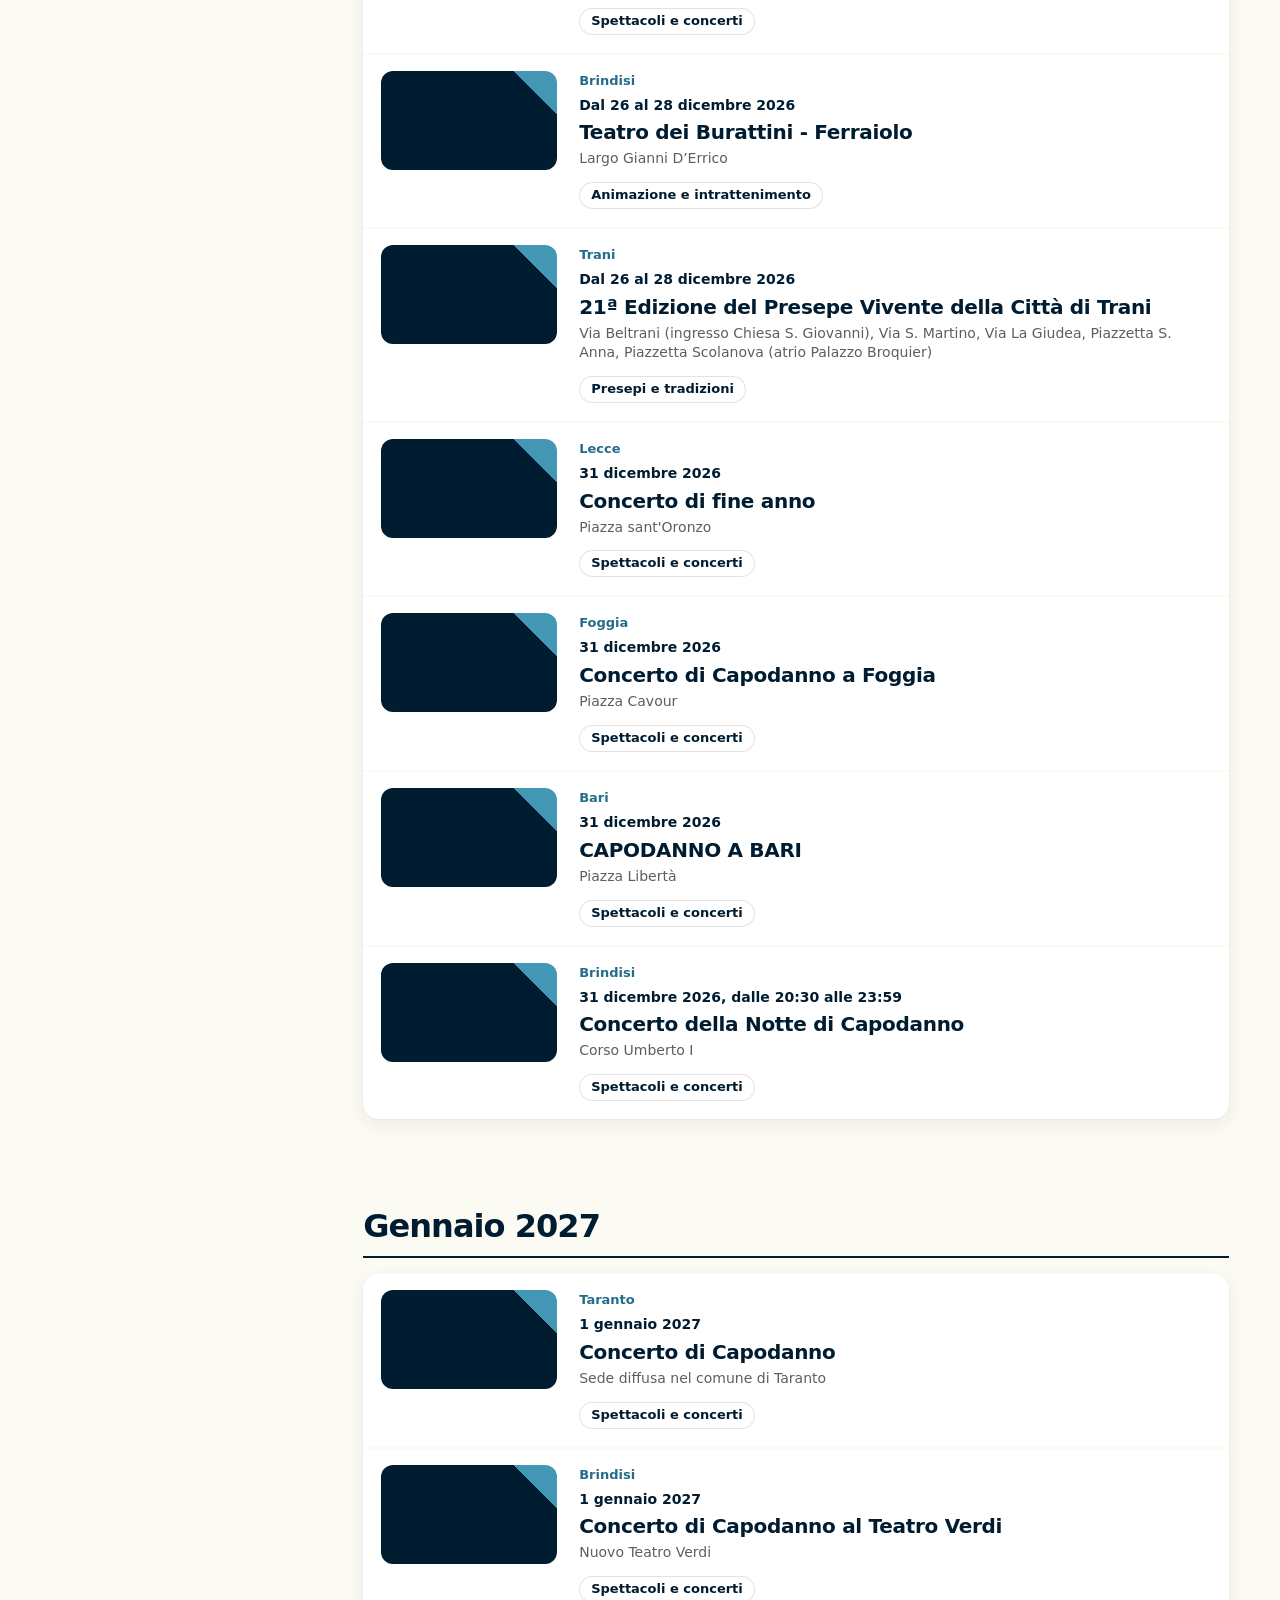
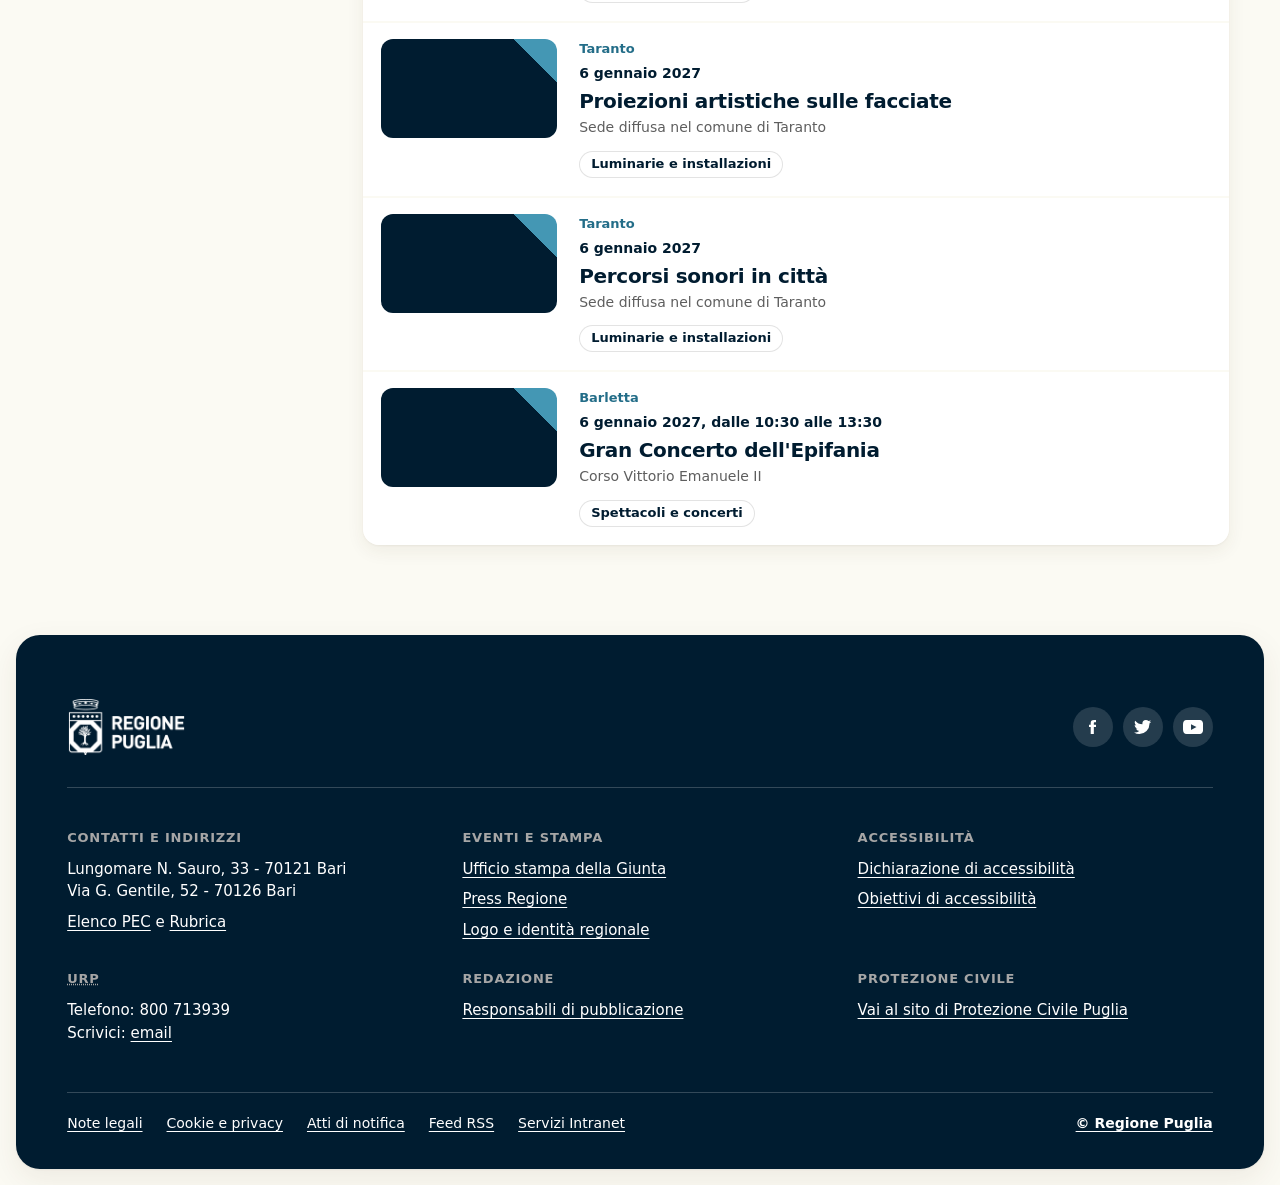
==== commit 59ccb3cc: "Risoluzione duplicati ed eventi Foggia/Brindisi, posizionamento navigatore sotto slide 16:9 senza so" ====
--- a/index.html
+++ b/index.html
@@ -32,10 +32,12 @@
     </div>
     <h1 class="tlr-sr">Natale in Puglia</h1>
     <div class="tlr-slide" data-tlr-slideshow role="region" aria-roledescription="carousel" aria-label="Immagini del Natale">
-      <div class="tlr-slide-pista"></div>
-      <button class="tlr-slide-btn is-prev" type="button" aria-label="Immagine precedente"></button>
-      <button class="tlr-slide-btn is-next" type="button" aria-label="Immagine successiva"></button>
-      <button class="tlr-slide-pausa" type="button" data-tlr-pausa></button>
+      <div class="tlr-slide-cornice">
+        <div class="tlr-slide-pista"></div>
+        <button class="tlr-slide-btn is-prev" type="button" aria-label="Immagine precedente"></button>
+        <button class="tlr-slide-btn is-next" type="button" aria-label="Immagine successiva"></button>
+        <button class="tlr-slide-pausa" type="button" data-tlr-pausa></button>
+      </div>
       <div class="tlr-slide-dots"></div>
     </div>
     <p class="tlr-hero-sub">Otto comuni per scoprirlo.</p>
--- a/assets/css/tuttalapuglia.css
+++ b/assets/css/tuttalapuglia.css
@@ -492,7 +492,7 @@
 .tlr-ev:hover { background: #FDFCF7; }
 @media (min-width: 600px) { .tlr-ev { grid-template-columns: 176px minmax(0, 1fr); gap: 22px; } }
 .tlr-ev-img {
-  aspect-ratio: 4 / 3; overflow: hidden;
+  aspect-ratio: 16 / 9; overflow: hidden;
   border-radius: var(--tlr-r-voce);
   background: var(--tlr-grigio-caldo);
 }
@@ -526,8 +526,8 @@
 .tlr-orari li.is-passato { background: var(--tlr-grigio-caldo); }
 .tlr-orari li.is-passato .tlr-orari-v { color: var(--tlr-grigio-testo); }
 .tlr-orari-v--data::first-letter { text-transform: uppercase; }
-.tlr-det-cover { margin: 28px 0 0; overflow: hidden; border-radius: var(--tlr-r-card); background: var(--tlr-grigio-caldo); }
-.tlr-det-cover img { display: block; width: 100%; height: clamp(200px, 30vw, 360px); object-fit: cover; }
+.tlr-det-cover { margin: 24px 0 0; overflow: hidden; border-radius: var(--tlr-r-card); aspect-ratio: 16 / 9; background: var(--tlr-nero-2); }
+.tlr-det-cover img { display: block; width: 100%; height: 100%; object-fit: cover; }
 .tlr-det-griglia { display: grid; grid-template-columns: minmax(0, 1fr); gap: var(--tlr-s-50); margin-top: var(--tlr-s-50); align-items: start; }
 @media (min-width: 1200px) { .tlr-det-griglia { grid-template-columns: minmax(0, 1fr) 340px; } }
 .tlr-det-corpo { min-width: 0; }
@@ -694,27 +694,75 @@
 .tlr-etichetta-nota { margin-left: 4px; font-size: .75rem; font-weight: 600; letter-spacing: 0; color: var(--tlr-grigio-testo); }
 
 /* ---------- Slideshow di apertura ---------- */
-.tlr-slide { position: relative; margin-top: var(--tlr-s-50); aspect-ratio: 16 / 9; max-height: 72vh; width: 100%;
-  border-radius: var(--tlr-r-card); overflow: hidden; background: var(--tlr-nero-2); }
+.tlr-slide { position: relative; margin-top: var(--tlr-s-50); width: 100%; }
+.tlr-slide-cornice {
+  position: relative; width: 100%; aspect-ratio: 16 / 9; max-height: 72vh;
+  border-radius: var(--tlr-r-card); overflow: hidden; background: var(--tlr-nero-2);
+}
 .tlr-slide-pista, .tlr-slide-f { position: absolute; inset: 0; margin: 0; }
 .tlr-slide-f { opacity: 0; transition: opacity .8s ease; }
 .tlr-slide-f.is-attiva { opacity: 1; }
 .tlr-slide-f img { display: block; width: 100%; height: 100%; object-fit: cover; }
 .tlr-slide-btn { position: absolute; top: 50%; width: 48px; height: 48px; margin-top: -24px; padding: 0; border: 0; cursor: pointer;
-  border-radius: var(--tlr-r-pill); background: rgba(20, 39, 31, .6); }
+  border-radius: var(--tlr-r-pill); background: rgba(20, 39, 31, .6); z-index: 2; }
 .tlr-slide-btn::before { content: ""; position: absolute; inset: 0; background: var(--tlr-freccia-bianca) center / 18px no-repeat; }
 .tlr-slide-btn.is-prev { left: 14px; } .tlr-slide-btn.is-prev::before { transform: scaleX(-1); }
 .tlr-slide-btn.is-next { right: 14px; }
 .tlr-slide-btn:hover, .tlr-slide-pausa:hover { background: var(--tlr-nero); }
 .tlr-slide-pausa { position: absolute; top: 14px; right: 14px; width: 36px; height: 36px; padding: 0; border: 0; cursor: pointer;
-  border-radius: var(--tlr-r-pill); background: rgba(20, 39, 31, .6); color: var(--tlr-bianco); font-size: .7rem; }
+  border-radius: var(--tlr-r-pill); background: rgba(20, 39, 31, .6); color: var(--tlr-bianco); font-size: .7rem; z-index: 2; }
 .tlr-slide-pausa::before { content: "❚❚"; } .tlr-slide-pausa.is-pausa::before { content: "▶"; }
-.tlr-slide-dots { position: absolute; left: 0; right: 0; bottom: 10px; display: flex; justify-content: center; gap: 2px; }
+.tlr-slide-dots {
+  position: relative; margin: 14px 0 0; display: flex; justify-content: center; align-items: center; gap: 4px; z-index: 1;
+}
 .tlr-slide-dot { position: relative; width: 24px; height: 24px; padding: 0; border: 0; background: none; cursor: pointer; }
 .tlr-slide-dot::before { content: ""; position: absolute; top: 7px; left: 7px; width: 10px; height: 10px; border-radius: var(--tlr-r-pill);
   background: rgba(255, 255, 255, .6); transition: width .25s, left .25s, background .25s; }
 .tlr-slide-dot.is-attiva::before { width: 26px; left: -1px; background: var(--tlr-oro, #D9AE4F); }
 .tlr-slide-btn:focus-visible, .tlr-slide-dot:focus-visible, .tlr-slide-pausa:focus-visible { outline: 3px solid var(--tlr-oro, #D9AE4F); outline-offset: 2px; }
-@media (max-width: 600px) { .tlr-slide { aspect-ratio: 4 / 3; } .tlr-slide-btn { width: 40px; height: 40px; margin-top: -20px; } }
+@media (max-width: 600px) {
+  .tlr-slide {
+    margin-top: 14px;
+  }
+  .tlr-slide-cornice {
+    aspect-ratio: 16 / 9;
+    max-height: none;
+  }
+  .tlr-slide-f img {
+    object-fit: contain;
+    background: #09131d;
+  }
+  .tlr-slide-btn {
+    display: none;
+  }
+  .tlr-slide-pausa {
+    top: 8px;
+    right: 8px;
+    width: 28px;
+    height: 28px;
+    background: rgba(10, 20, 16, .5);
+    backdrop-filter: blur(4px);
+    -webkit-backdrop-filter: blur(4px);
+    font-size: .65rem;
+  }
+  .tlr-slide-dots {
+    margin: 10px 0 0;
+    gap: 4px;
+  }
+  .tlr-slide-dot {
+    width: 20px;
+    height: 20px;
+  }
+  .tlr-slide-dot::before {
+    top: 6px;
+    left: 6px;
+    width: 8px;
+    height: 8px;
+  }
+  .tlr-slide-dot.is-attiva::before {
+    width: 20px;
+    left: 0;
+  }
+}
 @media (prefers-reduced-motion: reduce) { .tlr-slide-f, .tlr-slide-dot::before { transition: none; } }
 @media print { .tlr-slide { display: none; } }
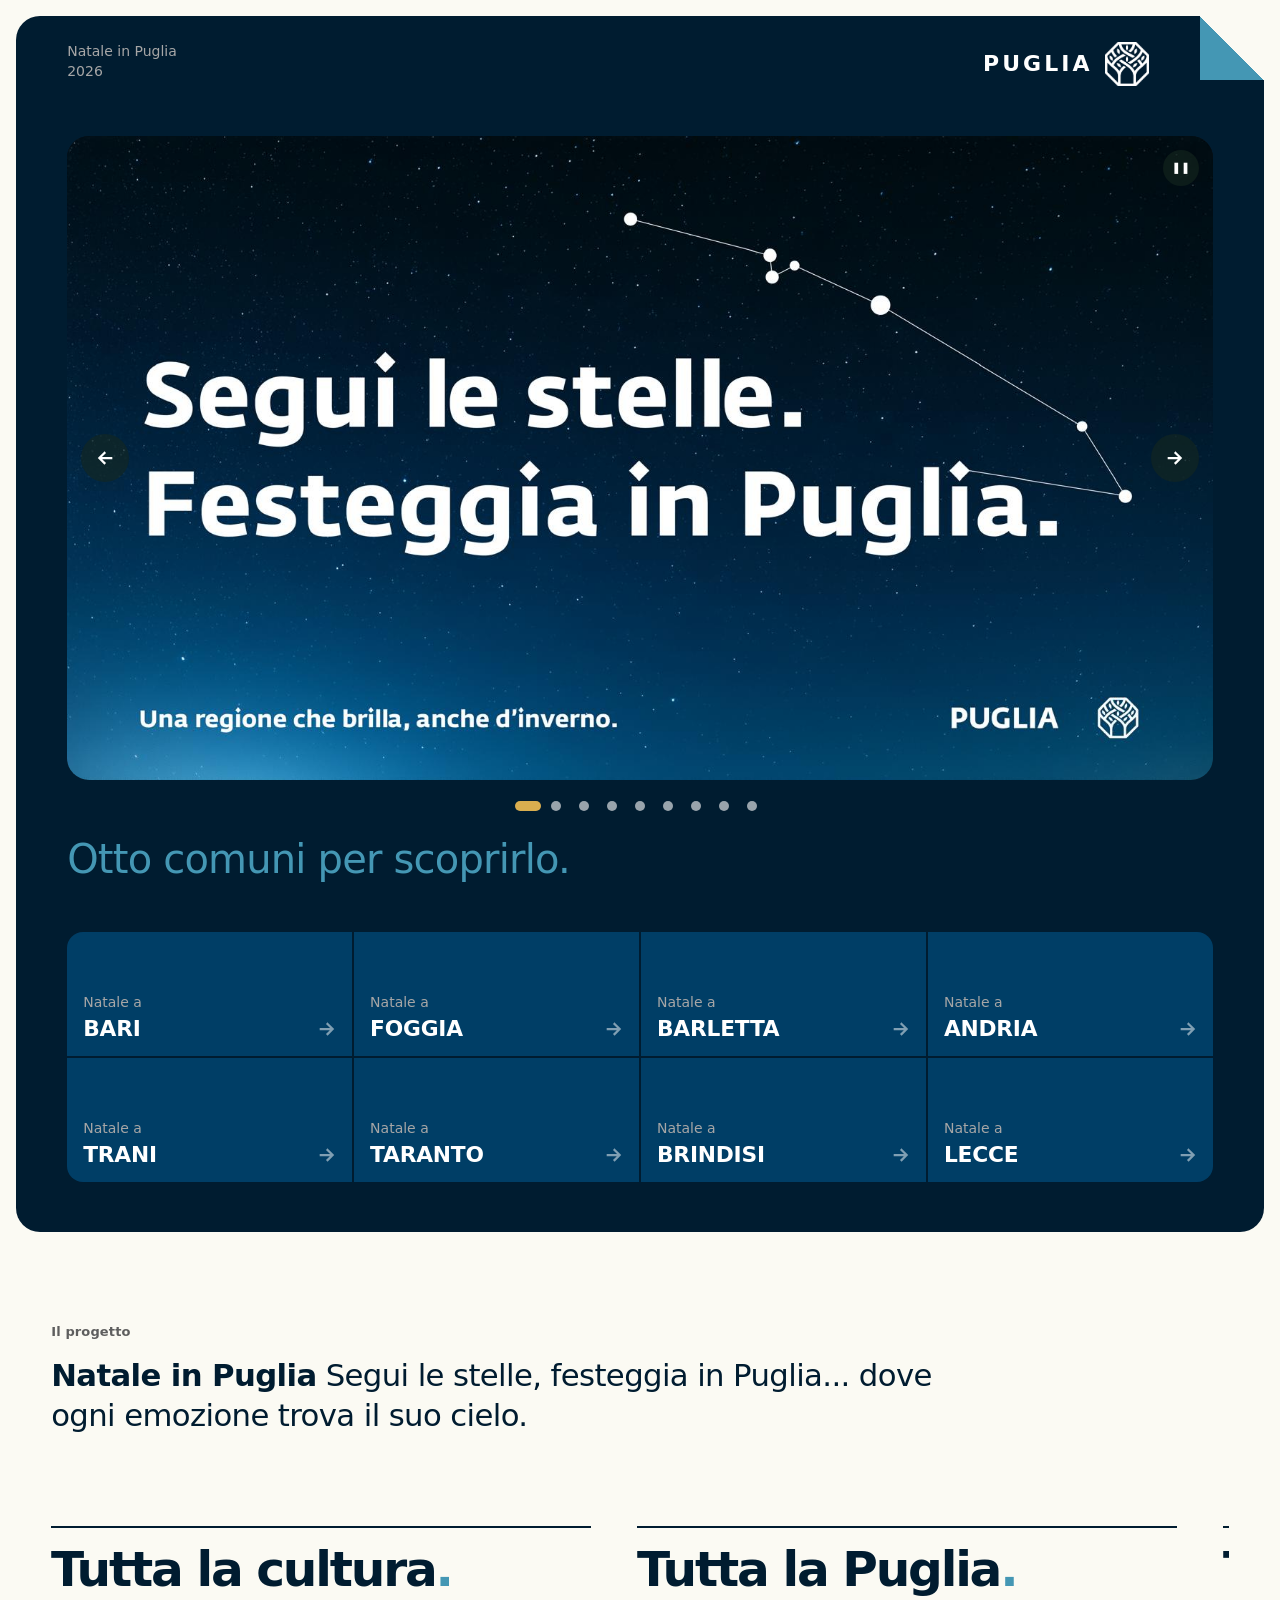
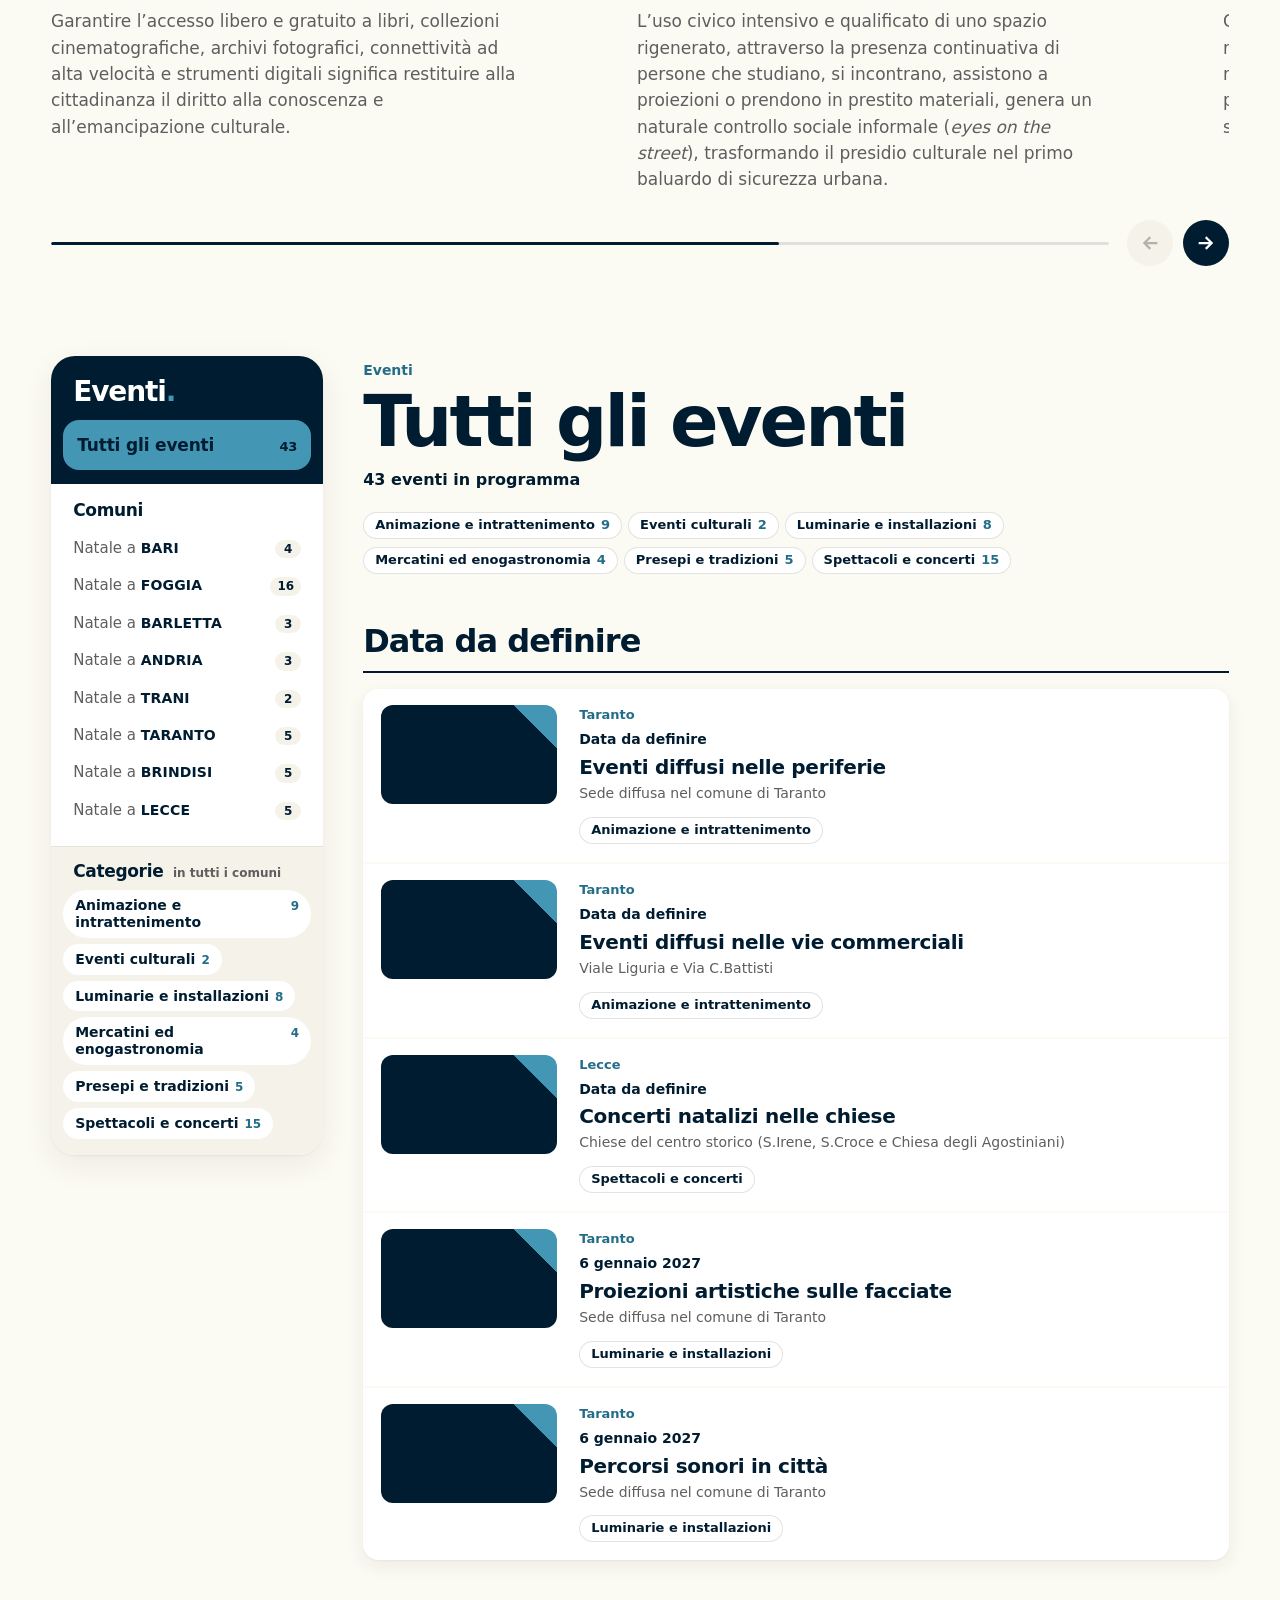
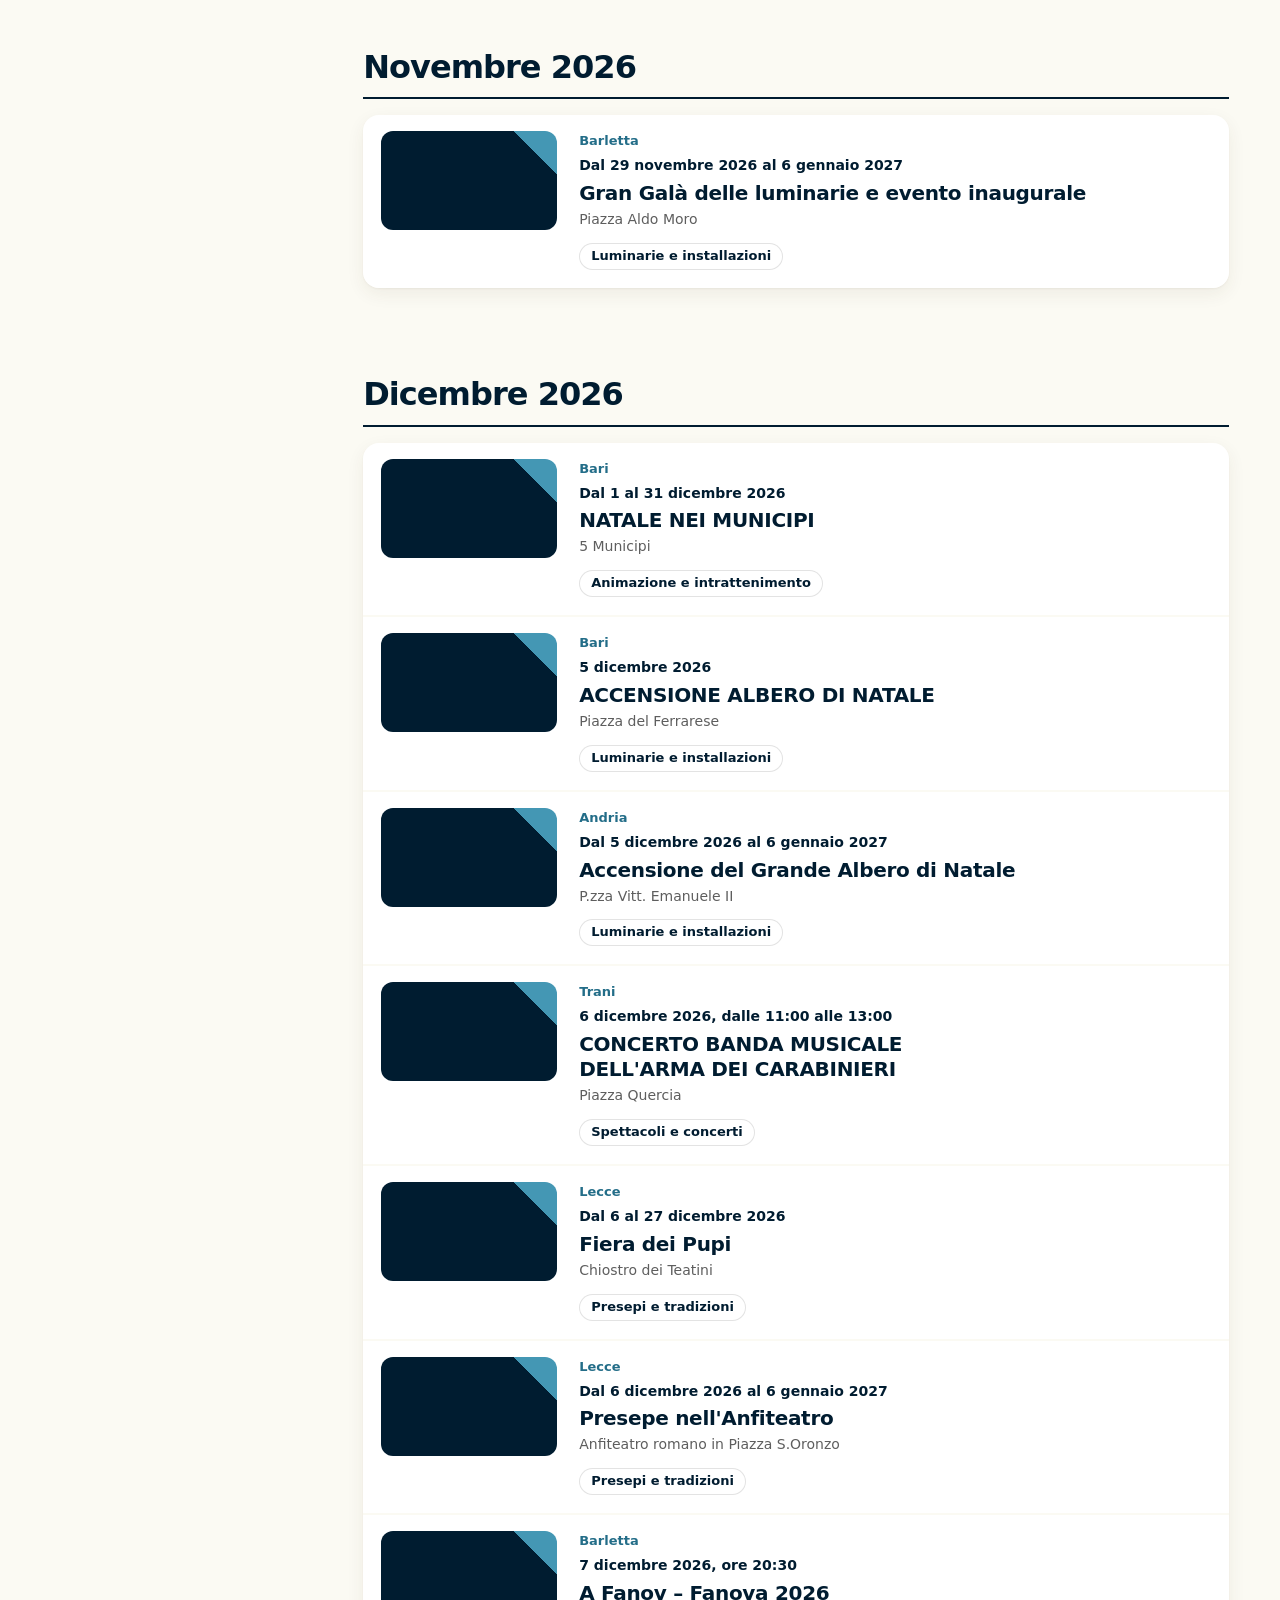
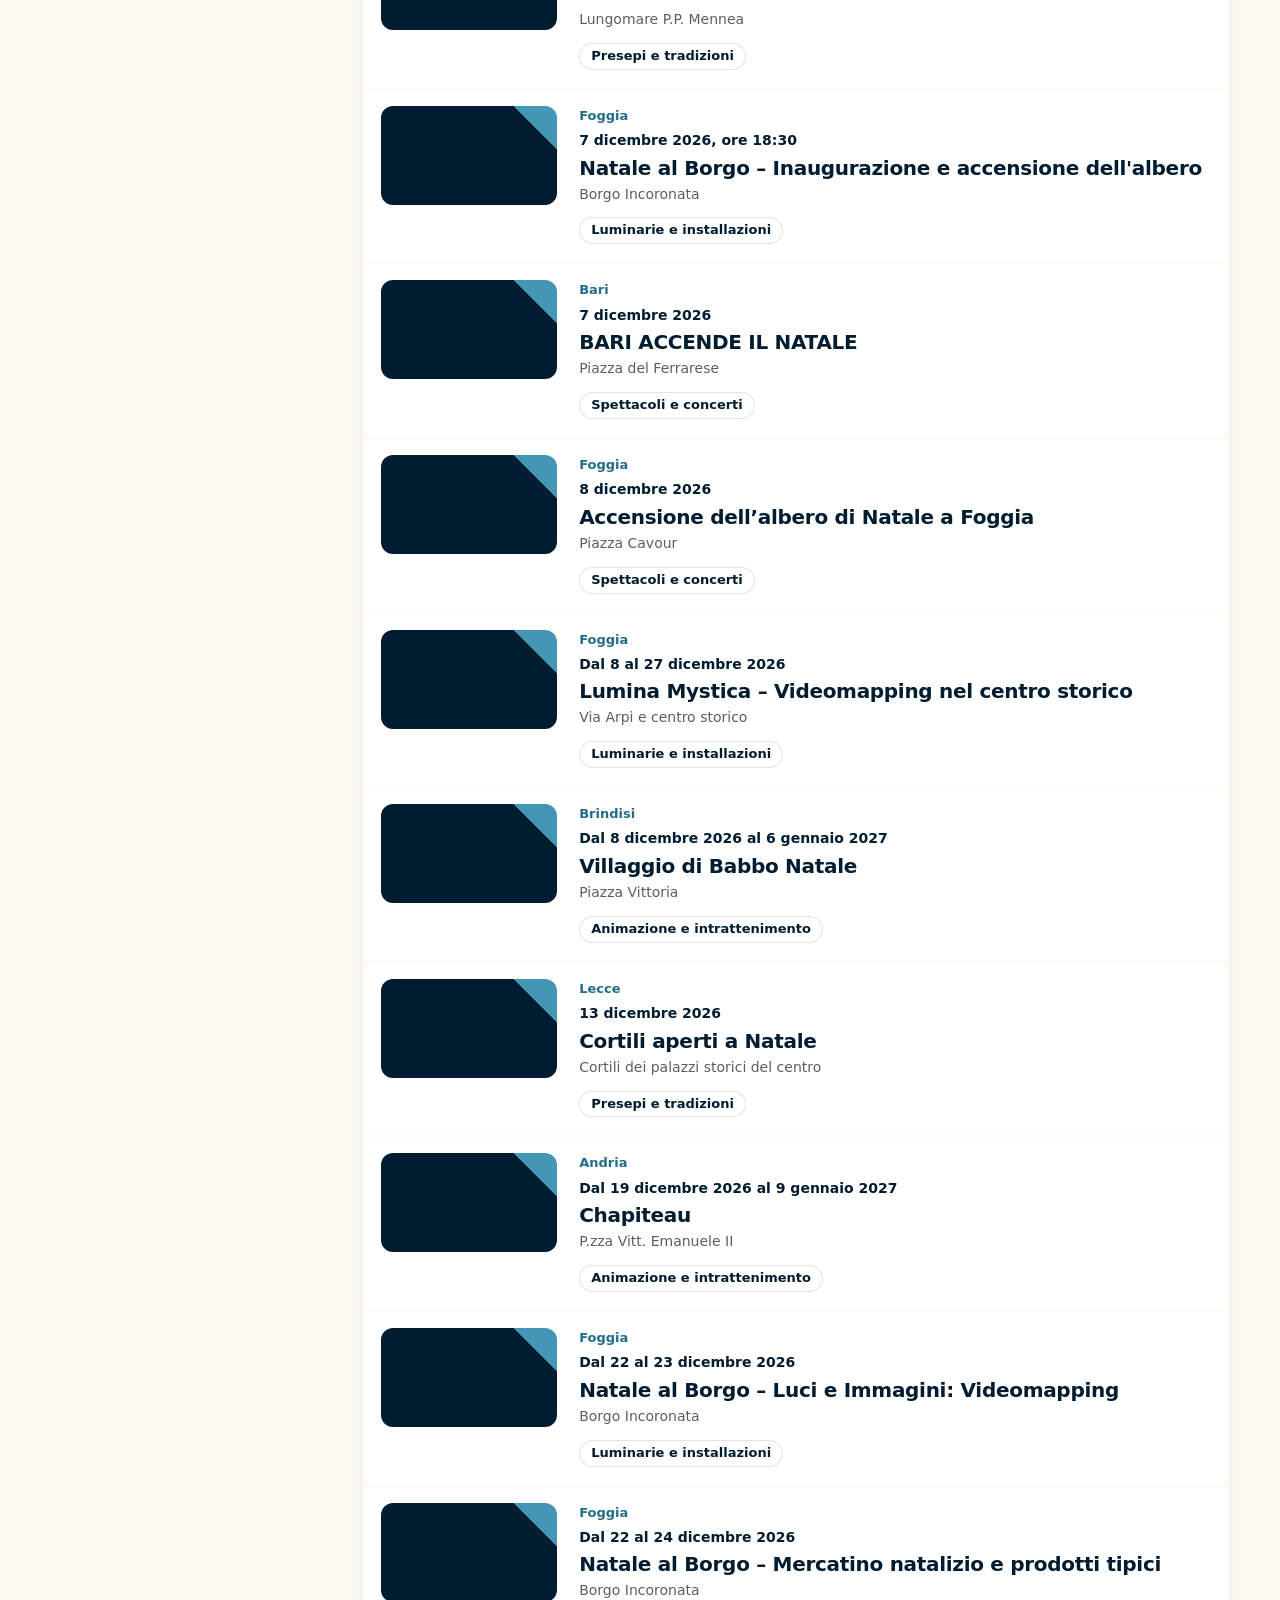
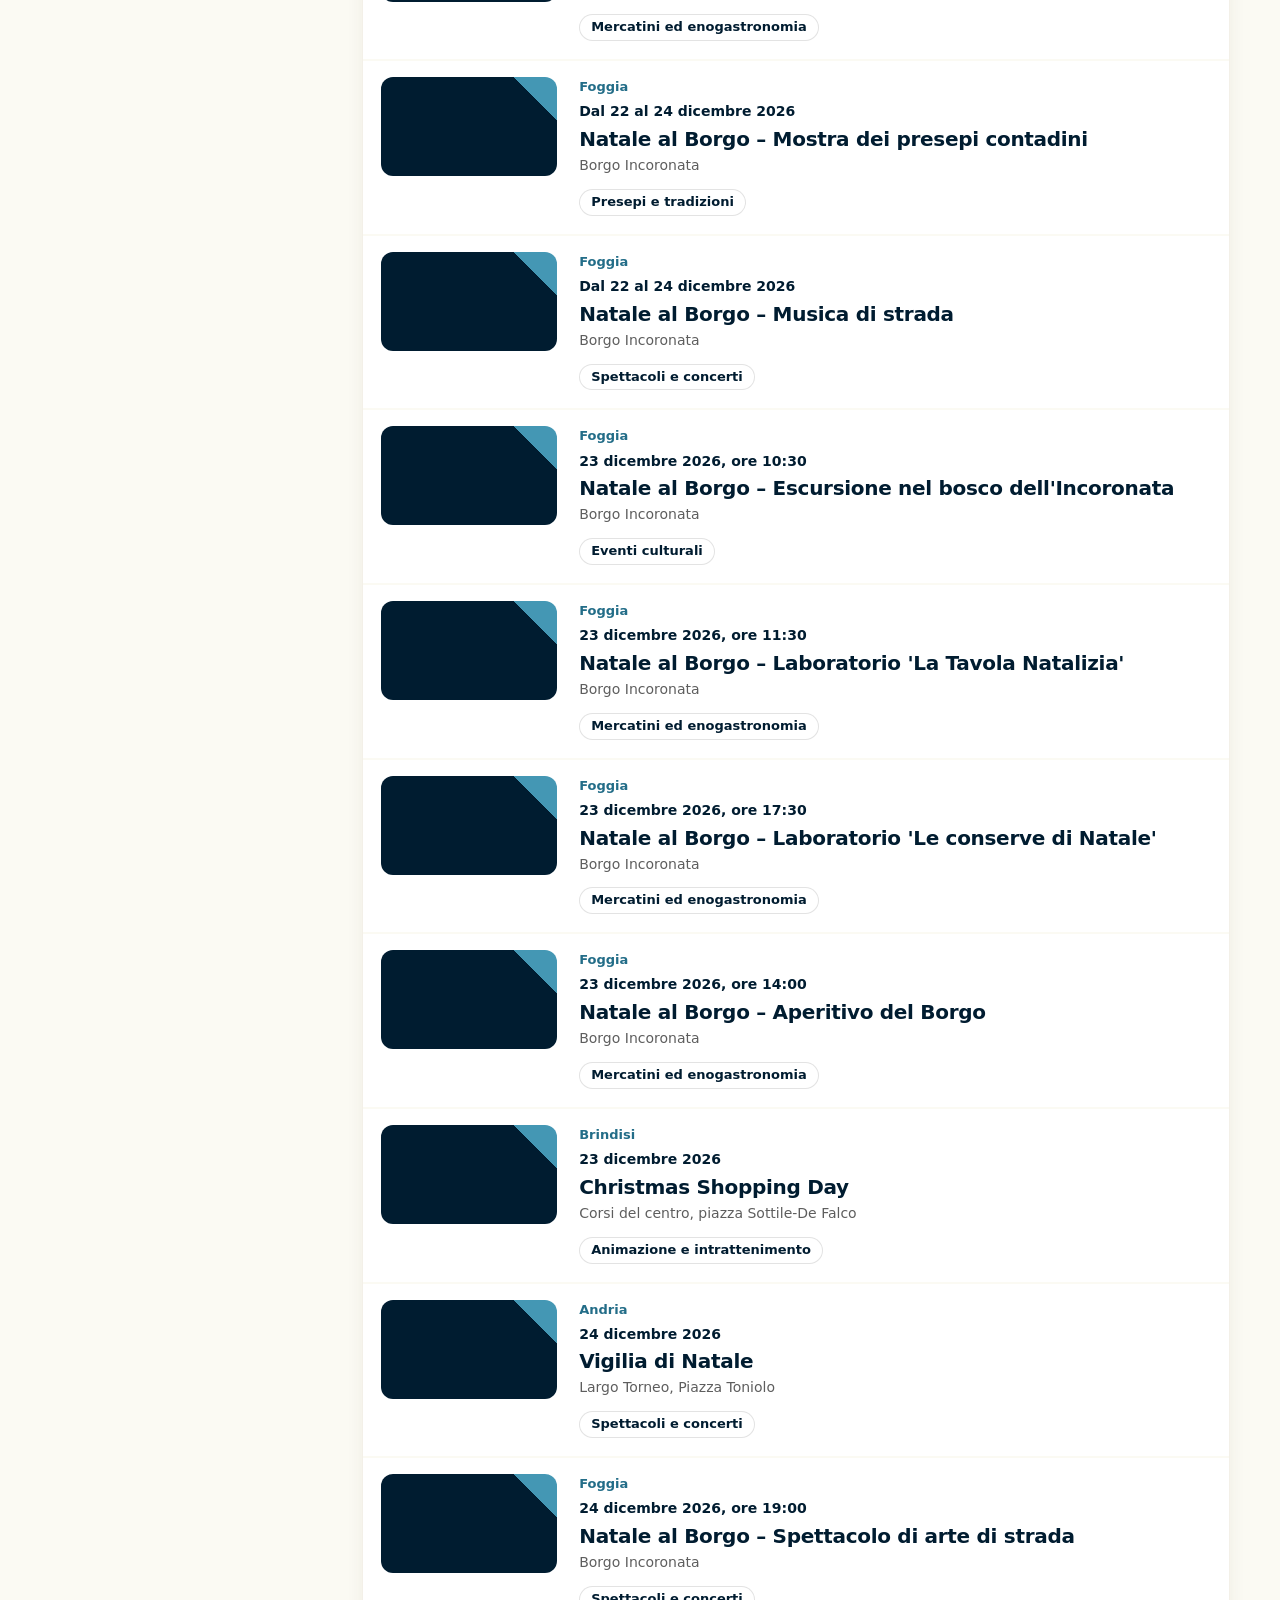
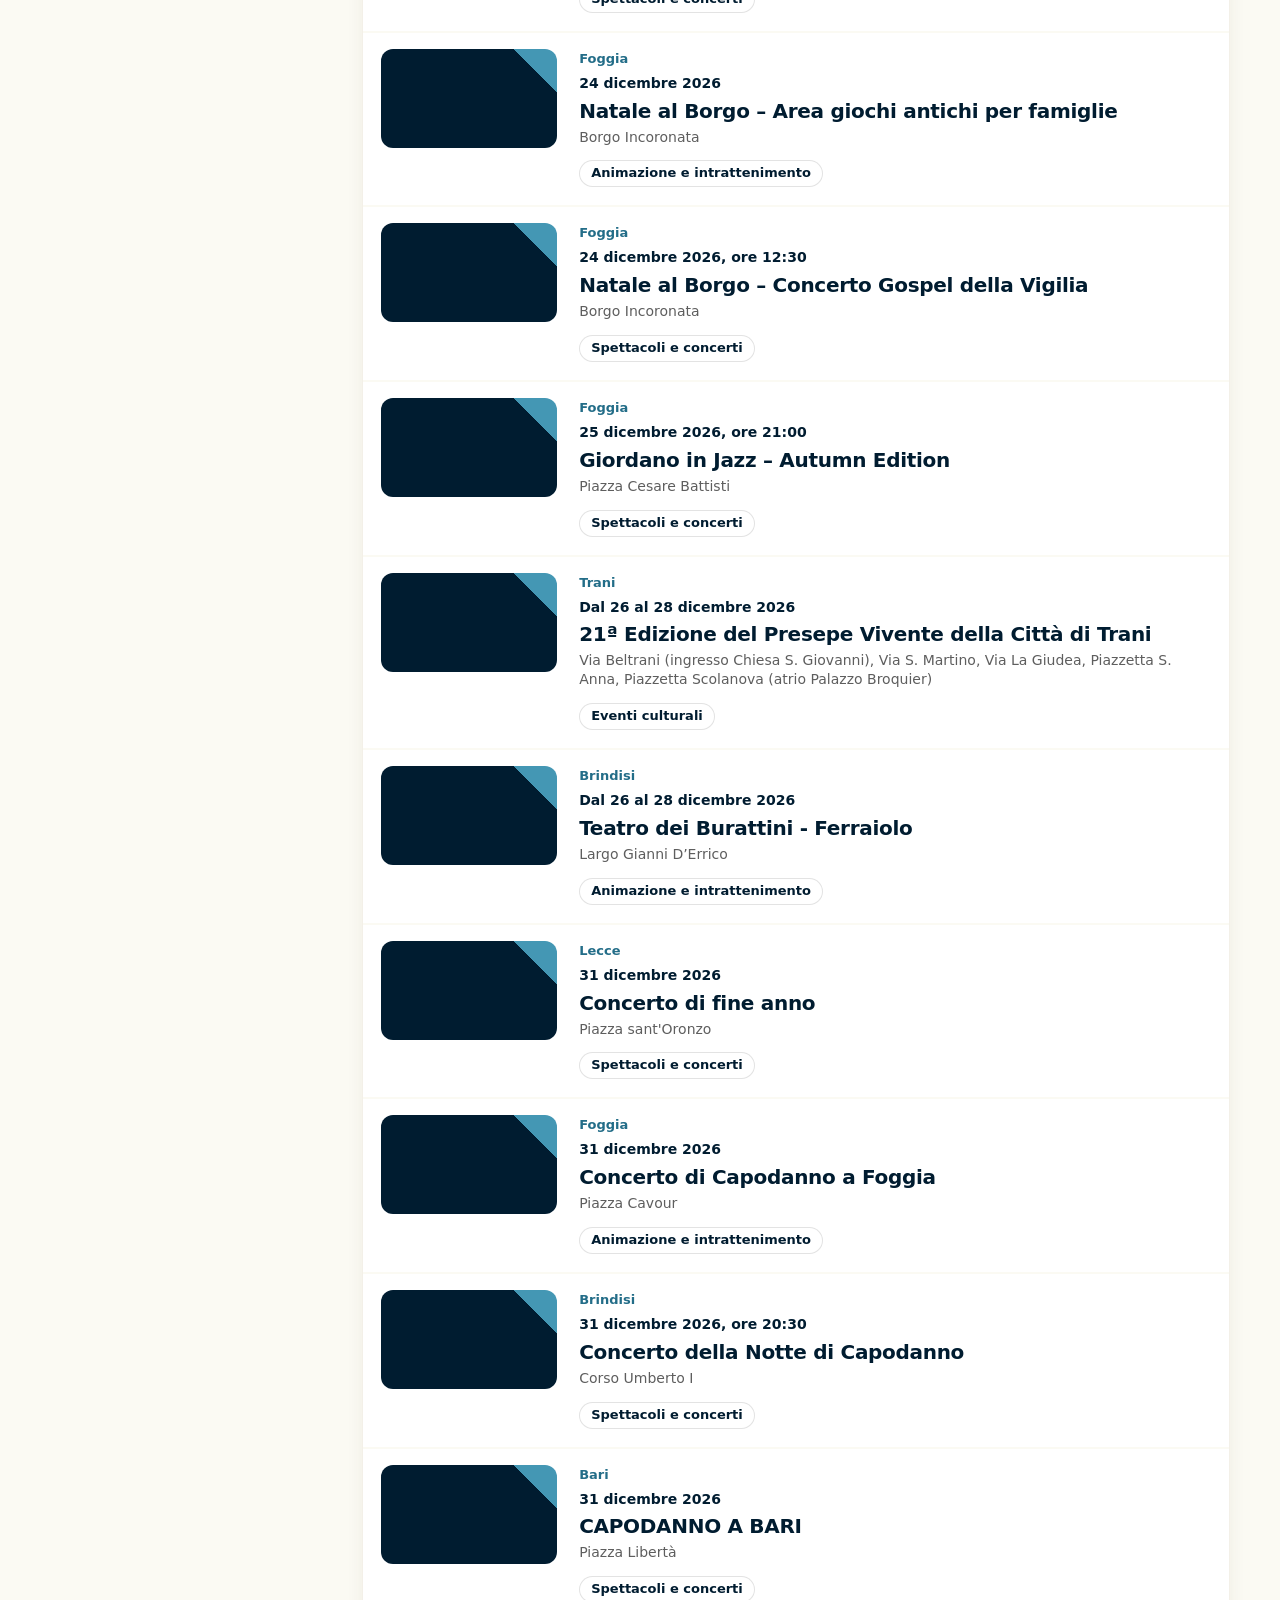
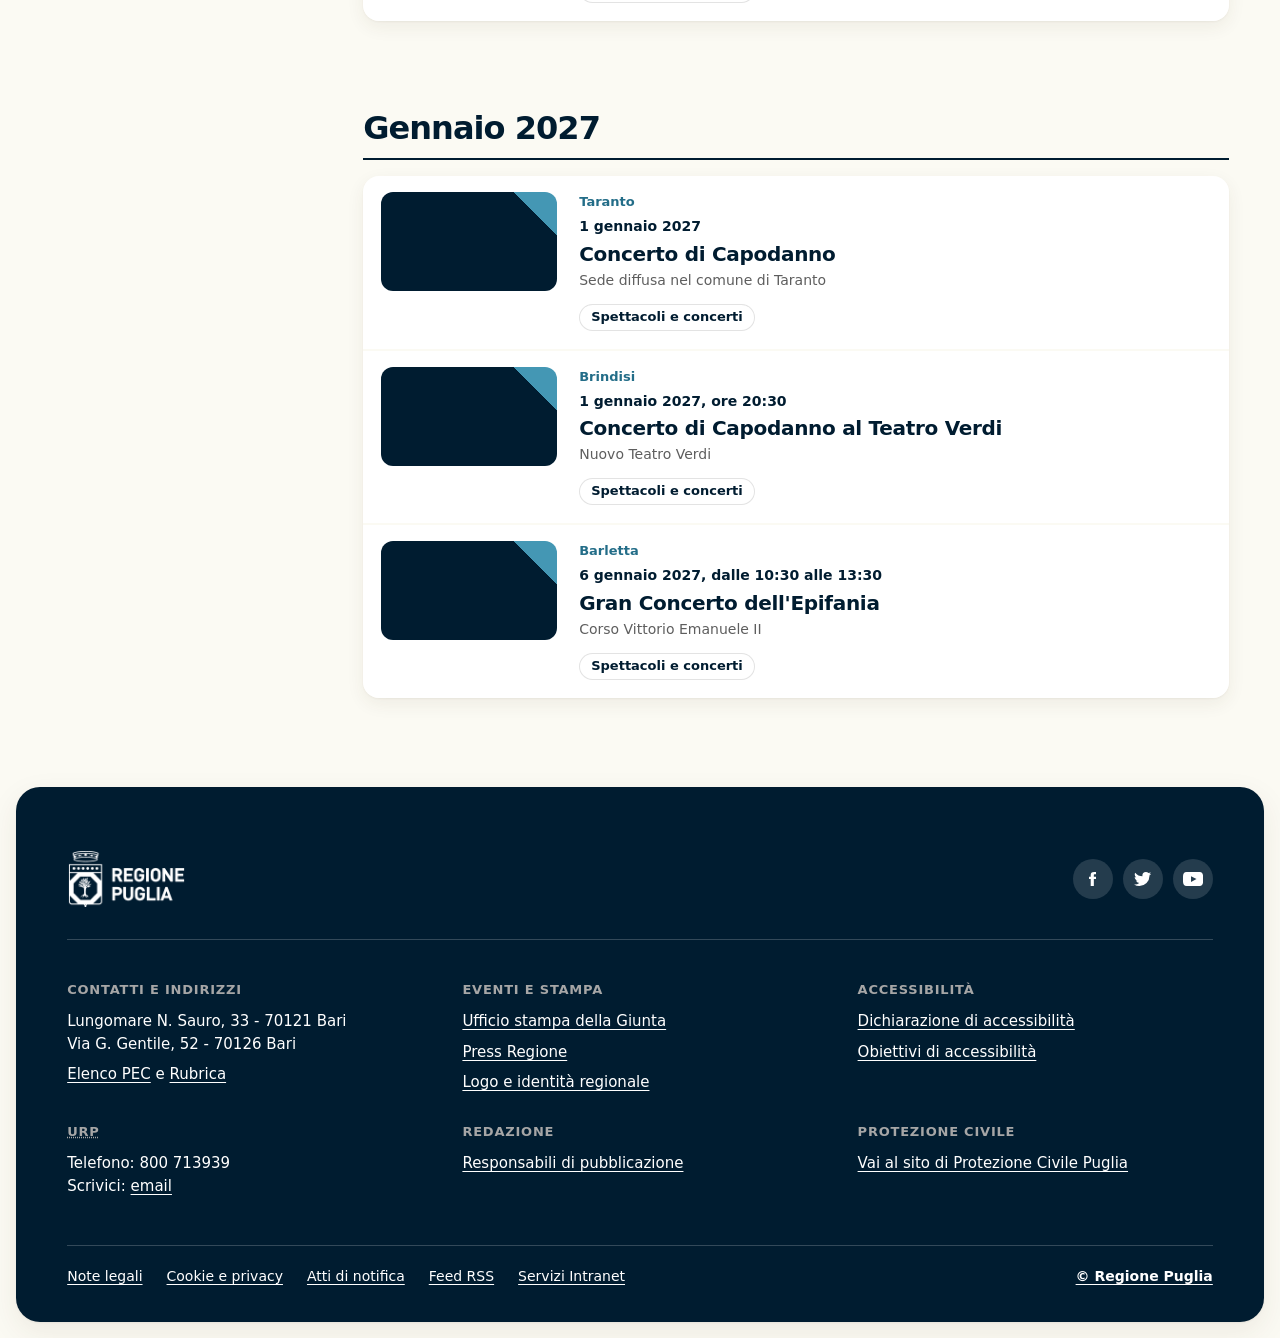
==== commit 5b9bdbfe: "Fix visualizzazione completa 16:9 senza tagli di testo, aggiunta tasto torna su, e sincronizzazione " ====
--- a/index.html
+++ b/index.html
@@ -157,5 +157,10 @@
         </div>
     </div>
 </footer>
+<button type="button" class="tlr-torna-su" id="tlr-torna-su" aria-label="Torna all'inizio della pagina" title="Torna all'inizio">
+  <svg viewBox="0 0 24 24" width="22" height="22" fill="none" stroke="currentColor" stroke-width="2.5" stroke-linecap="round" stroke-linejoin="round" aria-hidden="true">
+    <polyline points="18 15 12 9 6 15"></polyline>
+  </svg>
+</button>
 </body>
 </html>
--- a/assets/css/tuttalapuglia.css
+++ b/assets/css/tuttalapuglia.css
@@ -696,13 +696,13 @@
 /* ---------- Slideshow di apertura ---------- */
 .tlr-slide { position: relative; margin-top: var(--tlr-s-50); width: 100%; }
 .tlr-slide-cornice {
-  position: relative; width: 100%; aspect-ratio: 16 / 9; max-height: 72vh;
-  border-radius: var(--tlr-r-card); overflow: hidden; background: var(--tlr-nero-2);
+  position: relative; width: 100%; aspect-ratio: 16 / 9;
+  border-radius: var(--tlr-r-card); overflow: hidden; background: #09131d;
 }
 .tlr-slide-pista, .tlr-slide-f { position: absolute; inset: 0; margin: 0; }
 .tlr-slide-f { opacity: 0; transition: opacity .8s ease; }
 .tlr-slide-f.is-attiva { opacity: 1; }
-.tlr-slide-f img { display: block; width: 100%; height: 100%; object-fit: cover; }
+.tlr-slide-f img { display: block; width: 100%; height: 100%; object-fit: contain; background: #09131d; }
 .tlr-slide-btn { position: absolute; top: 50%; width: 48px; height: 48px; margin-top: -24px; padding: 0; border: 0; cursor: pointer;
   border-radius: var(--tlr-r-pill); background: rgba(20, 39, 31, .6); z-index: 2; }
 .tlr-slide-btn::before { content: ""; position: absolute; inset: 0; background: var(--tlr-freccia-bianca) center / 18px no-repeat; }
@@ -766,3 +766,76 @@
 }
 @media (prefers-reduced-motion: reduce) { .tlr-slide-f, .tlr-slide-dot::before { transition: none; } }
 @media print { .tlr-slide { display: none; } }
+
+/* ---------- Tasto Flottante Torna su ---------- */
+.tlr-torna-su {
+  position: fixed;
+  bottom: 28px;
+  right: 28px;
+  width: 48px;
+  height: 48px;
+  border-radius: var(--tlr-r-pill, 999px);
+  background: var(--tlr-nero, #001c30);
+  color: var(--tlr-bianco, #ffffff);
+  border: 2px solid rgba(217, 174, 79, 0.4);
+  box-shadow: 0 4px 18px rgba(0, 28, 48, 0.4);
+  display: flex;
+  align-items: center;
+  justify-content: center;
+  cursor: pointer;
+  z-index: 999;
+  opacity: 0;
+  pointer-events: none;
+  transform: translateY(16px);
+  transition: opacity 0.3s ease, transform 0.3s ease, background 0.2s ease, border-color 0.2s ease, box-shadow 0.2s ease;
+}
+
+.tlr-torna-su.is-visibile {
+  opacity: 1;
+  pointer-events: auto;
+  transform: translateY(0);
+}
+
+.tlr-torna-su:hover {
+  background: var(--tlr-azzurro, #4497B4);
+  border-color: var(--tlr-oro, #D9AE4F);
+  transform: translateY(-3px);
+  box-shadow: 0 8px 24px rgba(0, 28, 48, 0.5);
+}
+
+.tlr-torna-su:active {
+  transform: translateY(0);
+}
+
+.tlr-torna-su svg {
+  display: block;
+  transition: transform 0.2s ease;
+}
+
+.tlr-torna-su:hover svg {
+  transform: translateY(-2px);
+}
+
+.tlr-torna-su:focus-visible {
+  outline: 3px solid var(--tlr-oro, #D9AE4F);
+  outline-offset: 3px;
+}
+
+@media (max-width: 600px) {
+  .tlr-torna-su {
+    bottom: 20px;
+    right: 20px;
+    width: 44px;
+    height: 44px;
+  }
+  .tlr-torna-su svg {
+    width: 20px;
+    height: 20px;
+  }
+}
+
+@media print {
+  .tlr-torna-su {
+    display: none !important;
+  }
+}
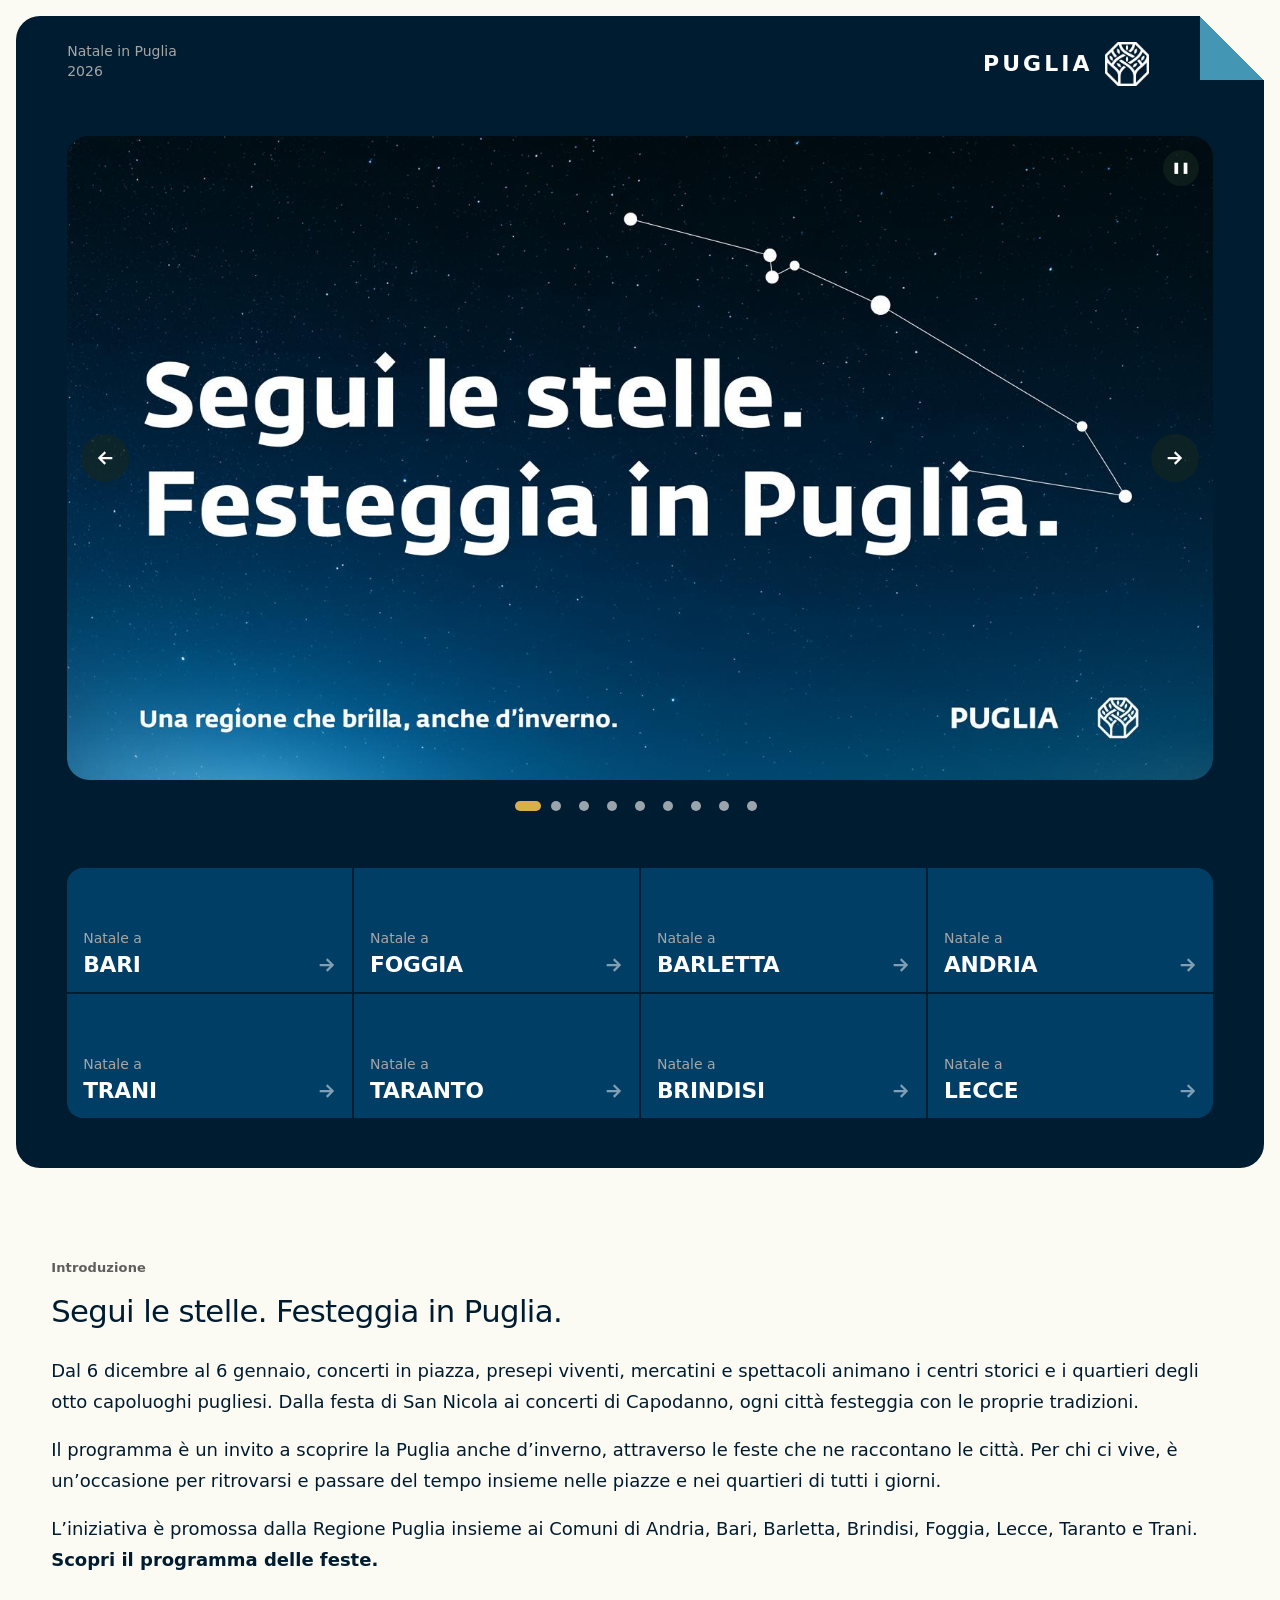
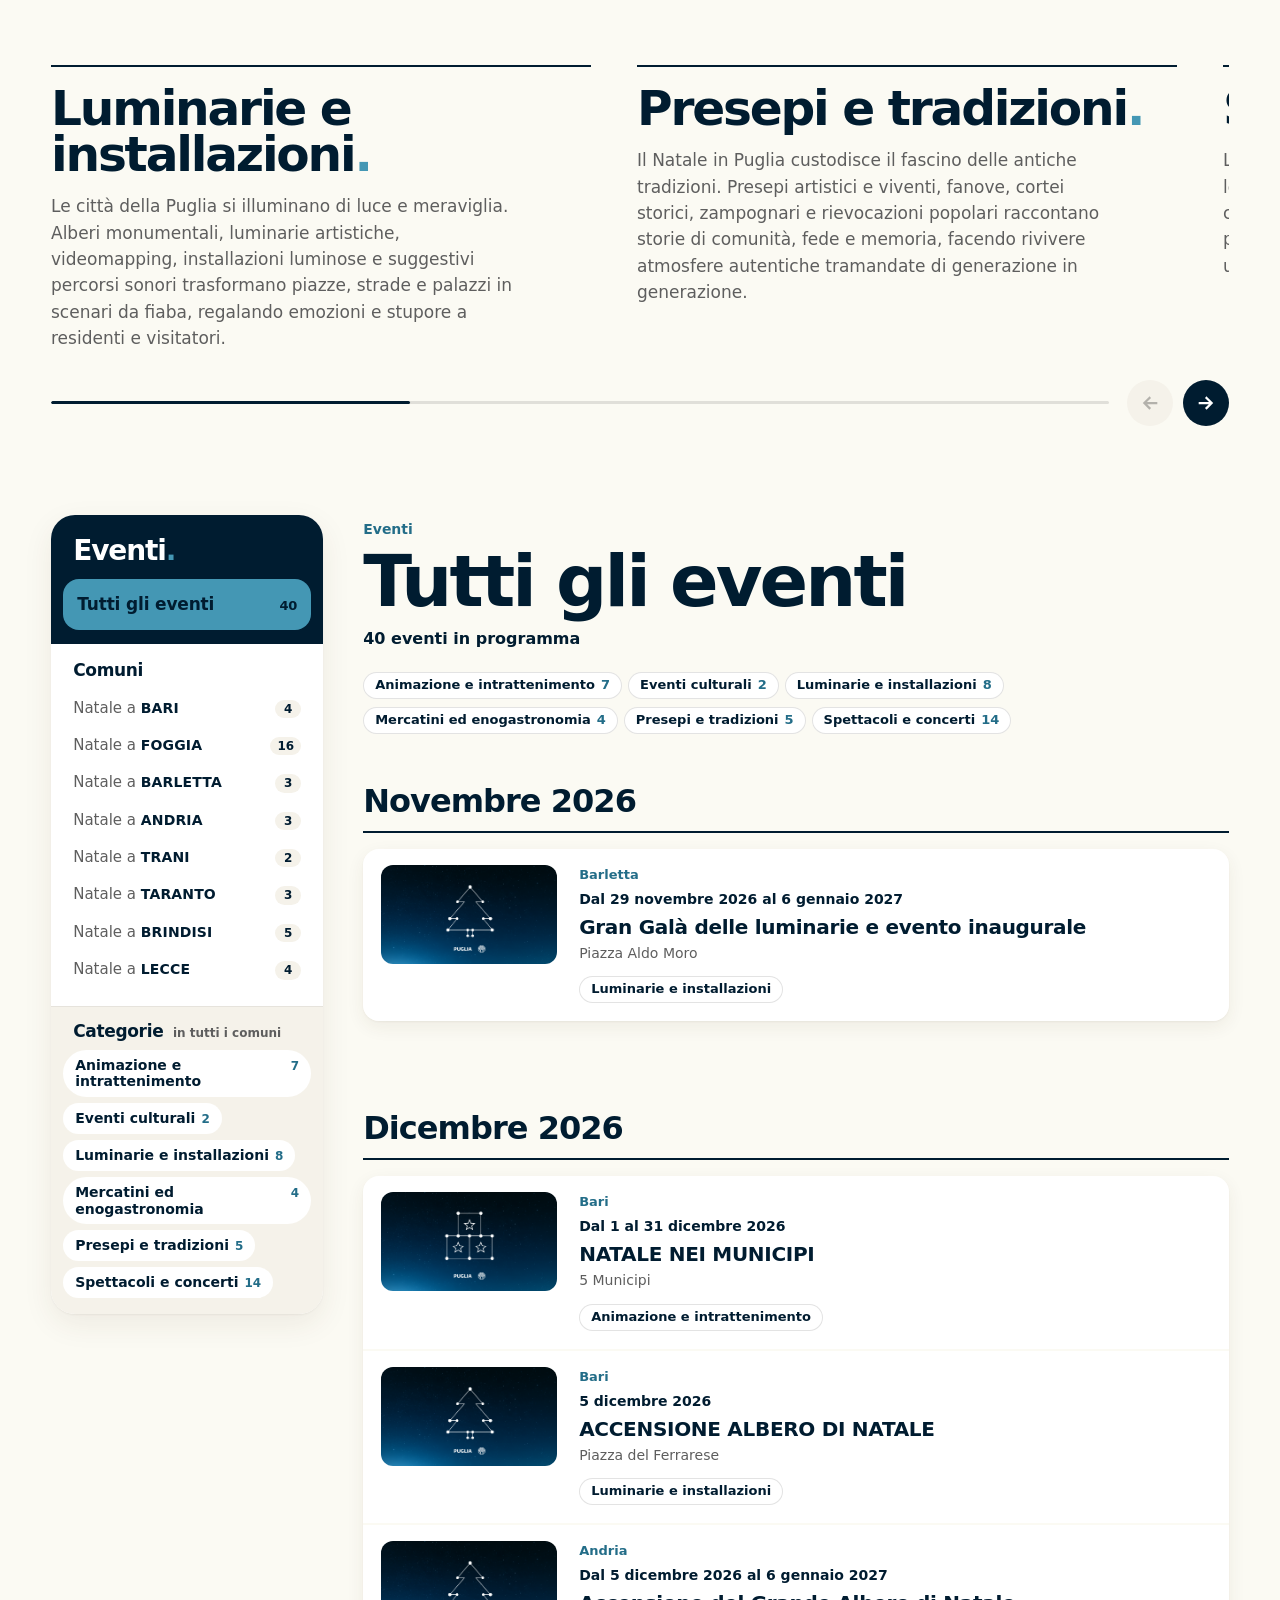
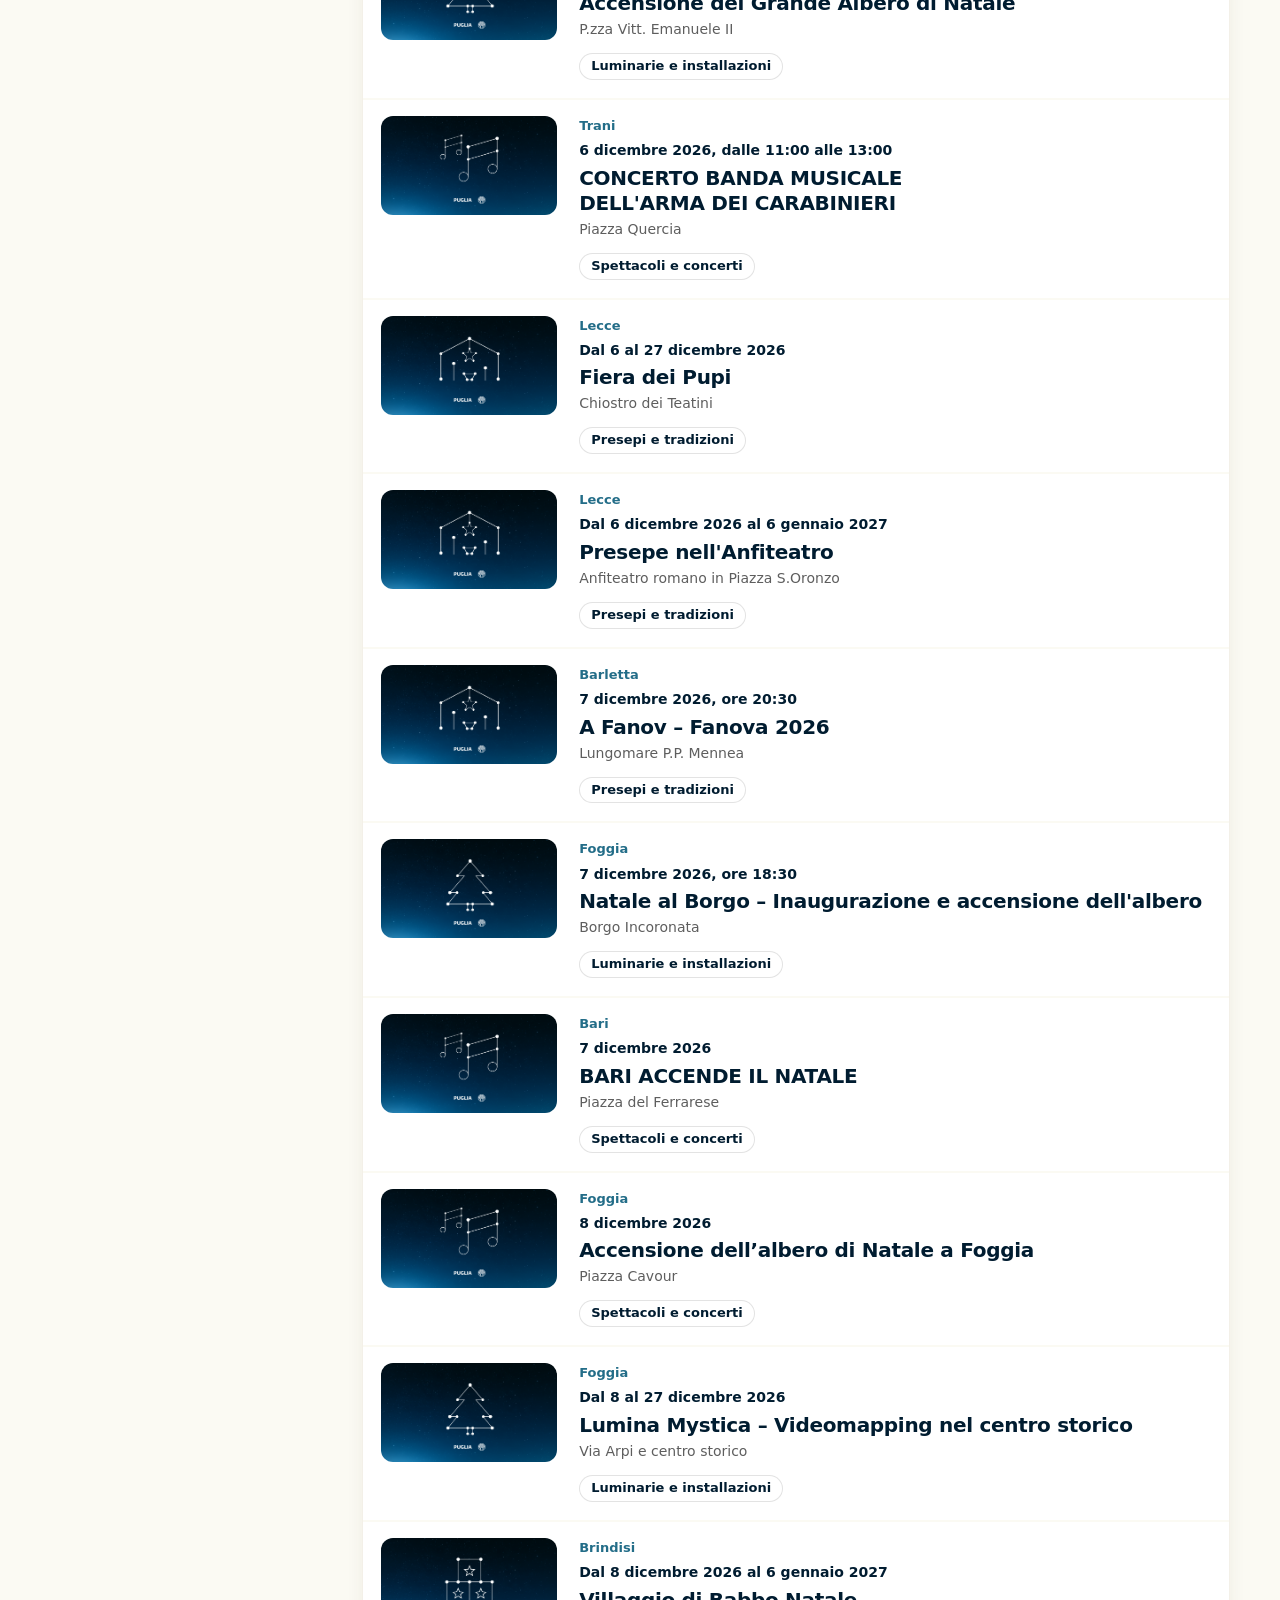
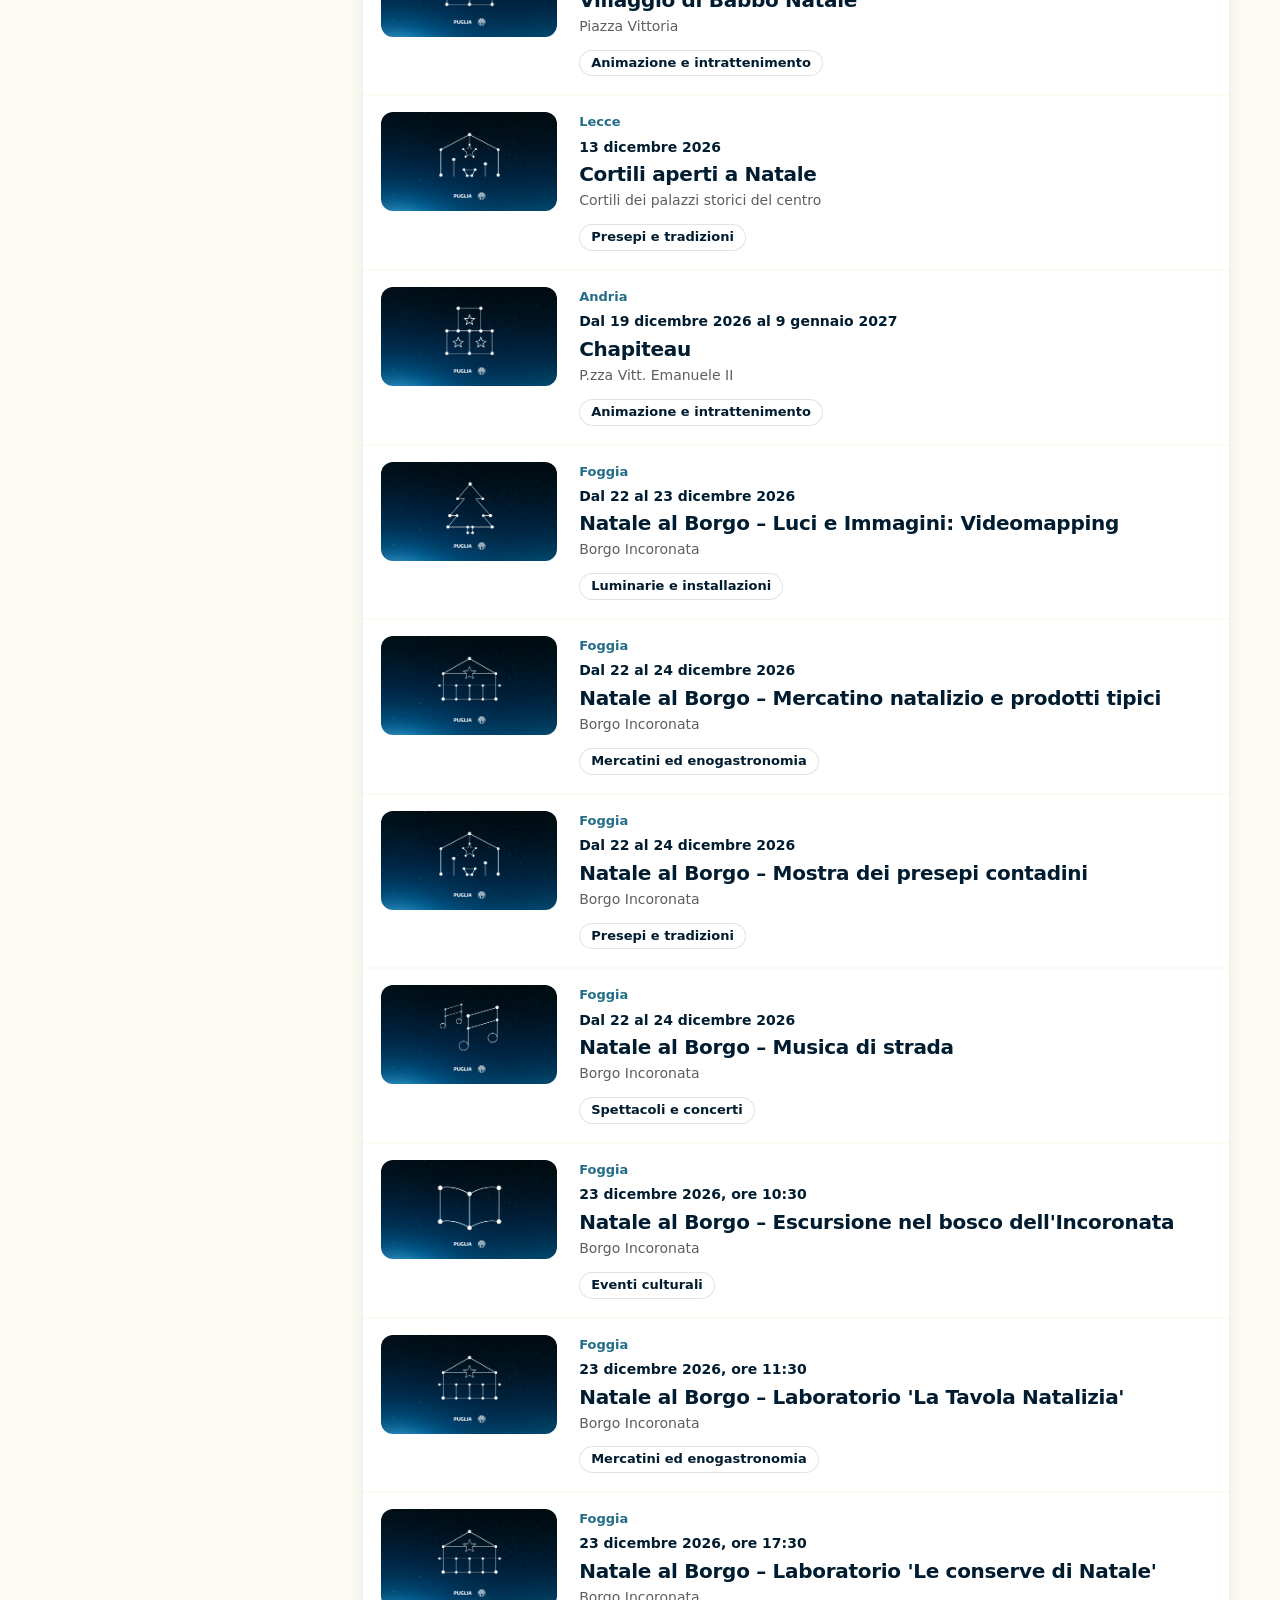
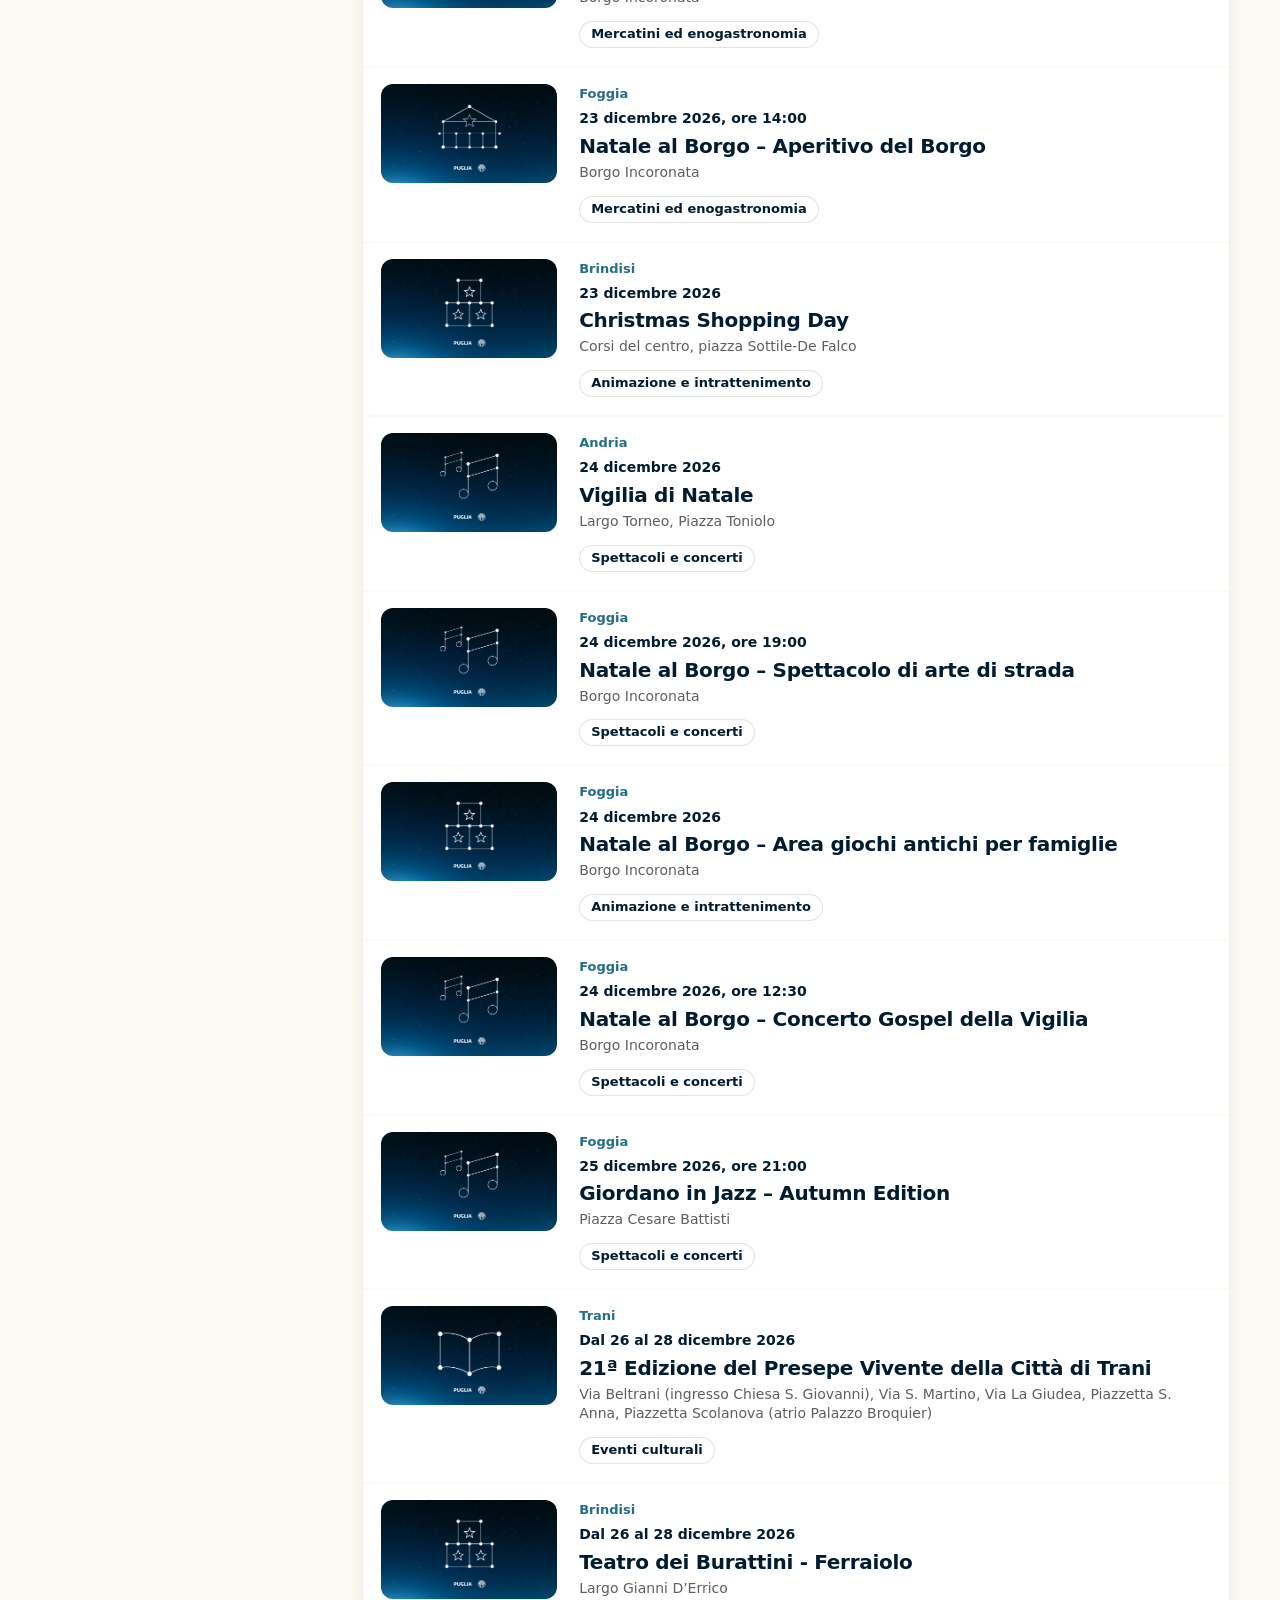
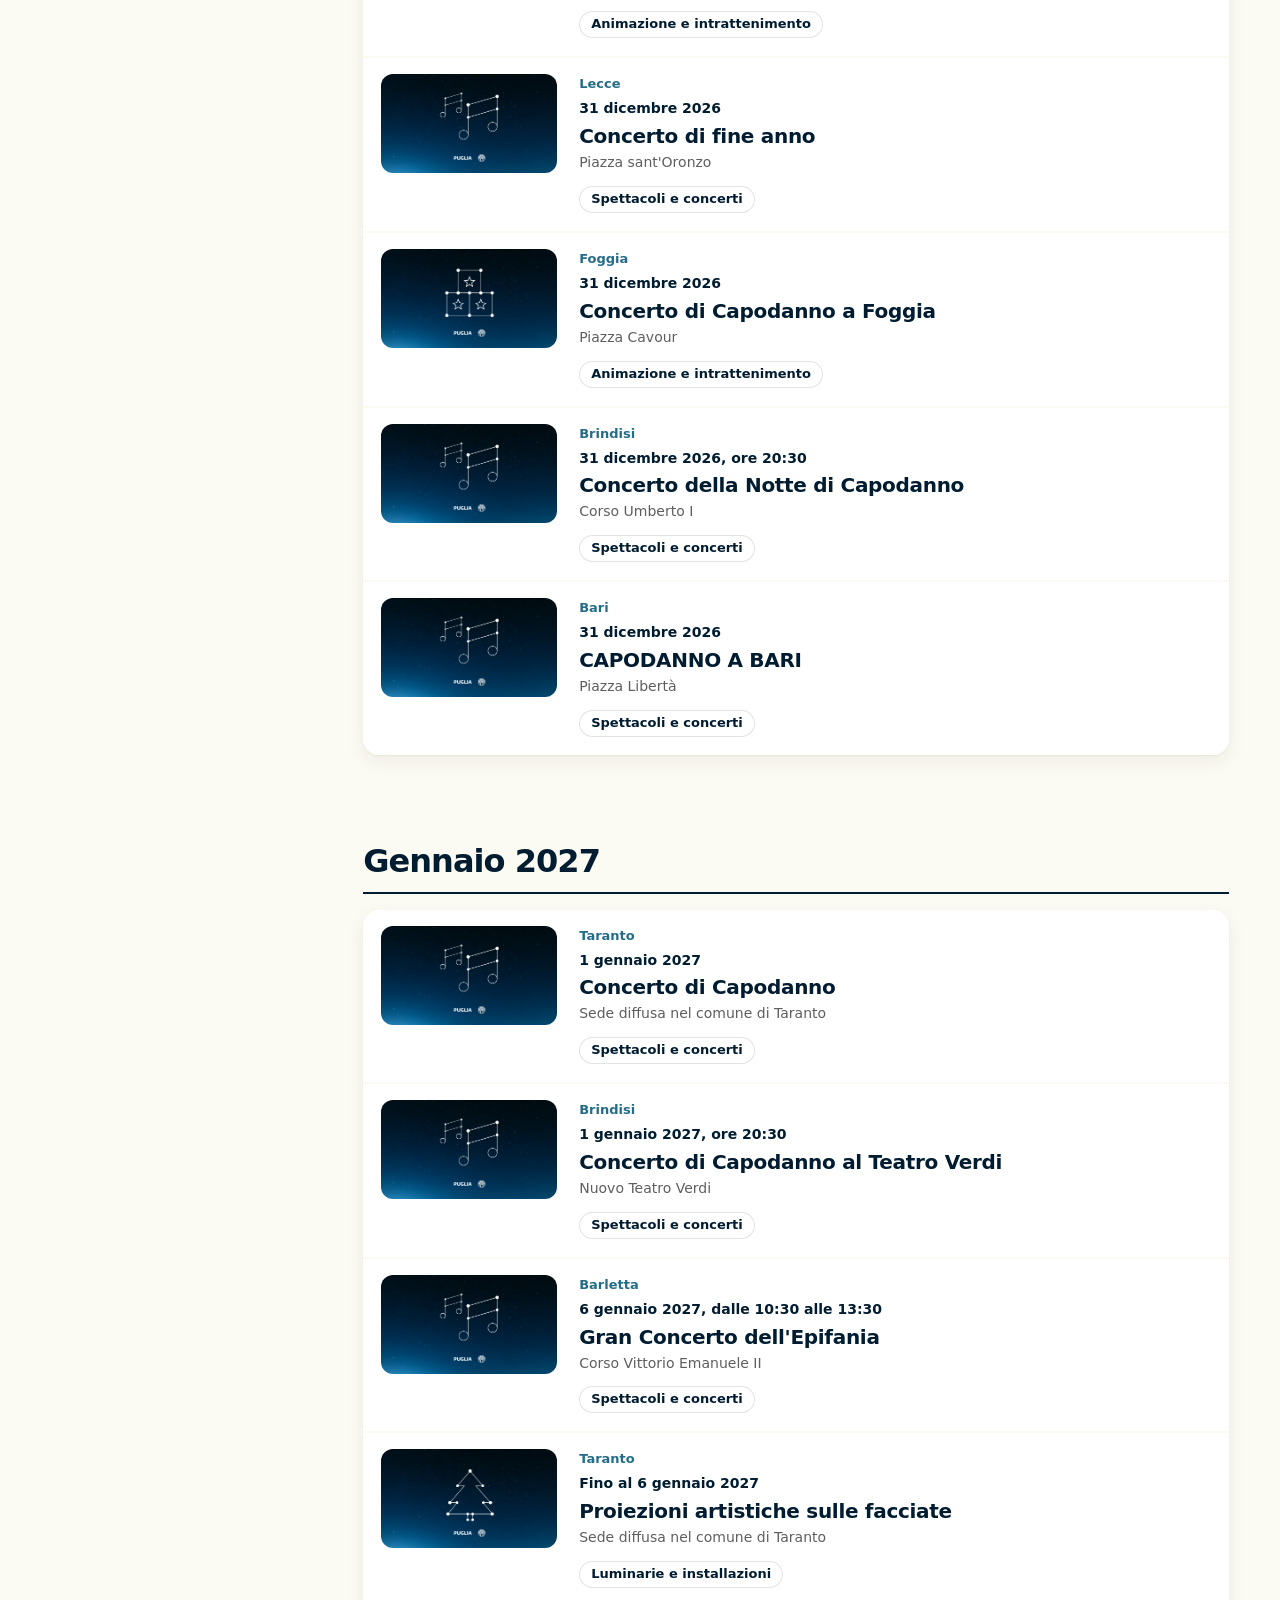
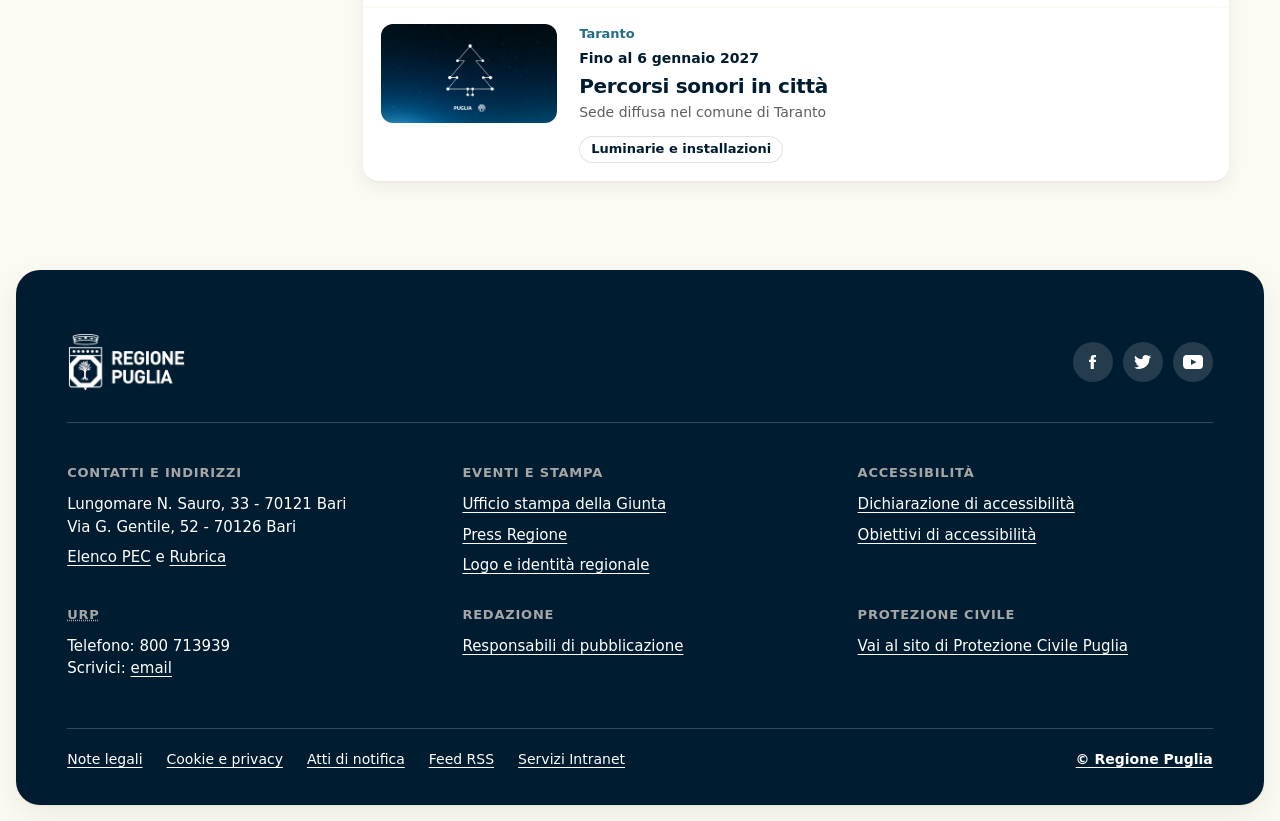
==== commit 30951786: "Aggiornamento Introduzione, testi box categorie, rimozione testo Otto comuni e filtro eventi senza d" ====
--- a/index.html
+++ b/index.html
@@ -40,7 +40,6 @@
       </div>
       <div class="tlr-slide-dots"></div>
     </div>
-    <p class="tlr-hero-sub">Otto comuni per scoprirlo.</p>
     <nav class="tlr-tutte" aria-label="I comuni" data-tlr-scorrevole>
       <ul data-tlr-riga data-tlr-menu="testata"></ul>
       <div class="tlr-tutte-nav">
@@ -57,22 +56,48 @@
     <div class="tlr-in">
       <div class="tlr-pres-griglia">
         <div class="tlr-pres-sx">
-          <h2 class="tlr-etichetta" id="tlr-pres-tit">Il progetto</h2>
-          <p class="tlr-attacco"><strong>Natale in Puglia</strong> Segui le stelle, festeggia in Puglia... dove ogni emozione trova il suo cielo.</p>
+          <h2 class="tlr-etichetta" id="tlr-pres-tit">Introduzione</h2>
+          <p class="tlr-attacco">Segui le stelle. Festeggia in Puglia.</p>
+        </div>
+        <div class="tlr-pres-dx">
+          <p>Dal 6 dicembre al 6 gennaio, concerti in piazza, presepi viventi, mercatini e spettacoli animano i centri storici e i quartieri degli otto capoluoghi pugliesi. Dalla festa di San Nicola ai concerti di Capodanno, ogni città festeggia con le proprie tradizioni.</p>
+          <p>Il programma è un invito a scoprire la Puglia anche d’inverno, attraverso le feste che ne raccontano le città. Per chi ci vive, è un’occasione per ritrovarsi e passare del tempo insieme nelle piazze e nei quartieri di tutti i giorni.</p>
+          <p>L’iniziativa è promossa dalla Regione Puglia insieme ai Comuni di Andria, Bari, Barletta, Brindisi, Foggia, Lecce, Taranto e Trani.<br><strong>Scopri il programma delle feste.</strong></p>
         </div>
       </div>
       <div class="tlr-concetti-box" data-tlr-scorrevole>
-        <div class="tlr-concetti-scorri" tabindex="0" role="region" aria-label="Le quattro linee guida" data-tlr-riga>
+        <div class="tlr-concetti-scorri" tabindex="0" role="region" aria-label="Le categorie del Natale in Puglia" data-tlr-riga>
           <dl class="tlr-concetti">
-            <div><dt>Tutta la cultura</dt><dd>Garantire l’accesso libero e gratuito a libri, collezioni cinematografiche, archivi fotografici, connettività ad alta velocità e strumenti digitali significa restituire alla cittadinanza il diritto alla conoscenza e all’emancipazione culturale.</dd></div>
-            <div><dt>Tutta la Puglia</dt><dd>L’uso civico intensivo e qualificato di uno spazio rigenerato, attraverso la presenza continuativa di persone che studiano, si incontrano, assistono a proiezioni o prendono in prestito materiali, genera un naturale controllo sociale informale (<em lang="en">eyes on the street</em>), trasformando il presidio culturale nel primo baluardo di sicurezza urbana.</dd></div>
-            <div><dt>Tutto di tutto</dt><dd>Custodisce la memoria e fornisce alla comunità una radice identitaria solida che resta sterile se non viene riattivata: l’istituzione si fa “officina” in cui le tracce del passato diventano materia prima per raccontare nuove storie con linguaggi contemporanei.</dd></div>
+            <div>
+              <dt>Luminarie e installazioni</dt>
+              <dd>Le città della Puglia si illuminano di luce e meraviglia. Alberi monumentali, luminarie artistiche, videomapping, installazioni luminose e suggestivi percorsi sonori trasformano piazze, strade e palazzi in scenari da fiaba, regalando emozioni e stupore a residenti e visitatori.</dd>
+            </div>
+            <div>
+              <dt>Presepi e tradizioni</dt>
+              <dd>Il Natale in Puglia custodisce il fascino delle antiche tradizioni. Presepi artistici e viventi, fanove, cortei storici, zampognari e rievocazioni popolari raccontano storie di comunità, fede e memoria, facendo rivivere atmosfere autentiche tramandate di generazione in generazione.</dd>
+            </div>
+            <div>
+              <dt>Spettacoli e concerti</dt>
+              <dd>La magia delle feste prende vita attraverso la musica e lo spettacolo. Dai concerti gospel ai grandi eventi, dal circo contemporaneo ai dj set sotto le stelle, il Natale pugliese diventa un palcoscenico diffuso capace di unire persone, emozioni e territori.</dd>
+            </div>
+            <div>
+              <dt>Eventi culturali</dt>
+              <dd>Mostre, visite guidate, letture, esposizioni e rassegne vi invitano a scoprire il patrimonio storico, artistico e culturale della Puglia. Un viaggio attraverso luoghi, racconti e tradizioni del Natale alla scoperta dell’identità più autentica della Puglia.</dd>
+            </div>
+            <div>
+              <dt>Animazione e intrattenimento</dt>
+              <dd>Le feste diventano un grande spazio di incontro e divertimento per tutta la famiglia. Villaggi di Babbo Natale, laboratori creativi, giochi, iniziative nei quartieri e attività dedicate ai più piccoli diffondono un clima di gioia e partecipazione, portando il calore del Natale in ogni angolo della regione.</dd>
+            </div>
+            <div>
+              <dt>Mercatini ed enogastronomia</dt>
+              <dd>Profumi, sapori autentici e tradizioni si incontrano nei mercatini natalizi e negli eventi dedicati alle eccellenze del territorio. Tra artigianato, prodotti tipici, degustazioni e antiche ricette tramandate nel tempo, ogni appuntamento diventa un'occasione per riscoprire il gusto autentico delle feste in Puglia.</dd>
+            </div>
           </dl>
         </div>
         <div class="tlr-concetti-nav">
           <span class="tlr-concetti-barra" aria-hidden="true" data-tlr-avanzamento><span></span></span>
-          <button class="tlr-scorri-btn is-prev" type="button" data-tlr-passo="-1" aria-label="Linea guida precedente"></button>
-          <button class="tlr-scorri-btn is-next" type="button" data-tlr-passo="1" aria-label="Linea guida successiva"></button>
+          <button class="tlr-scorri-btn is-prev" type="button" data-tlr-passo="-1" aria-label="Categoria precedente"></button>
+          <button class="tlr-scorri-btn is-next" type="button" data-tlr-passo="1" aria-label="Categoria successiva"></button>
         </div>
       </div>
     </div>
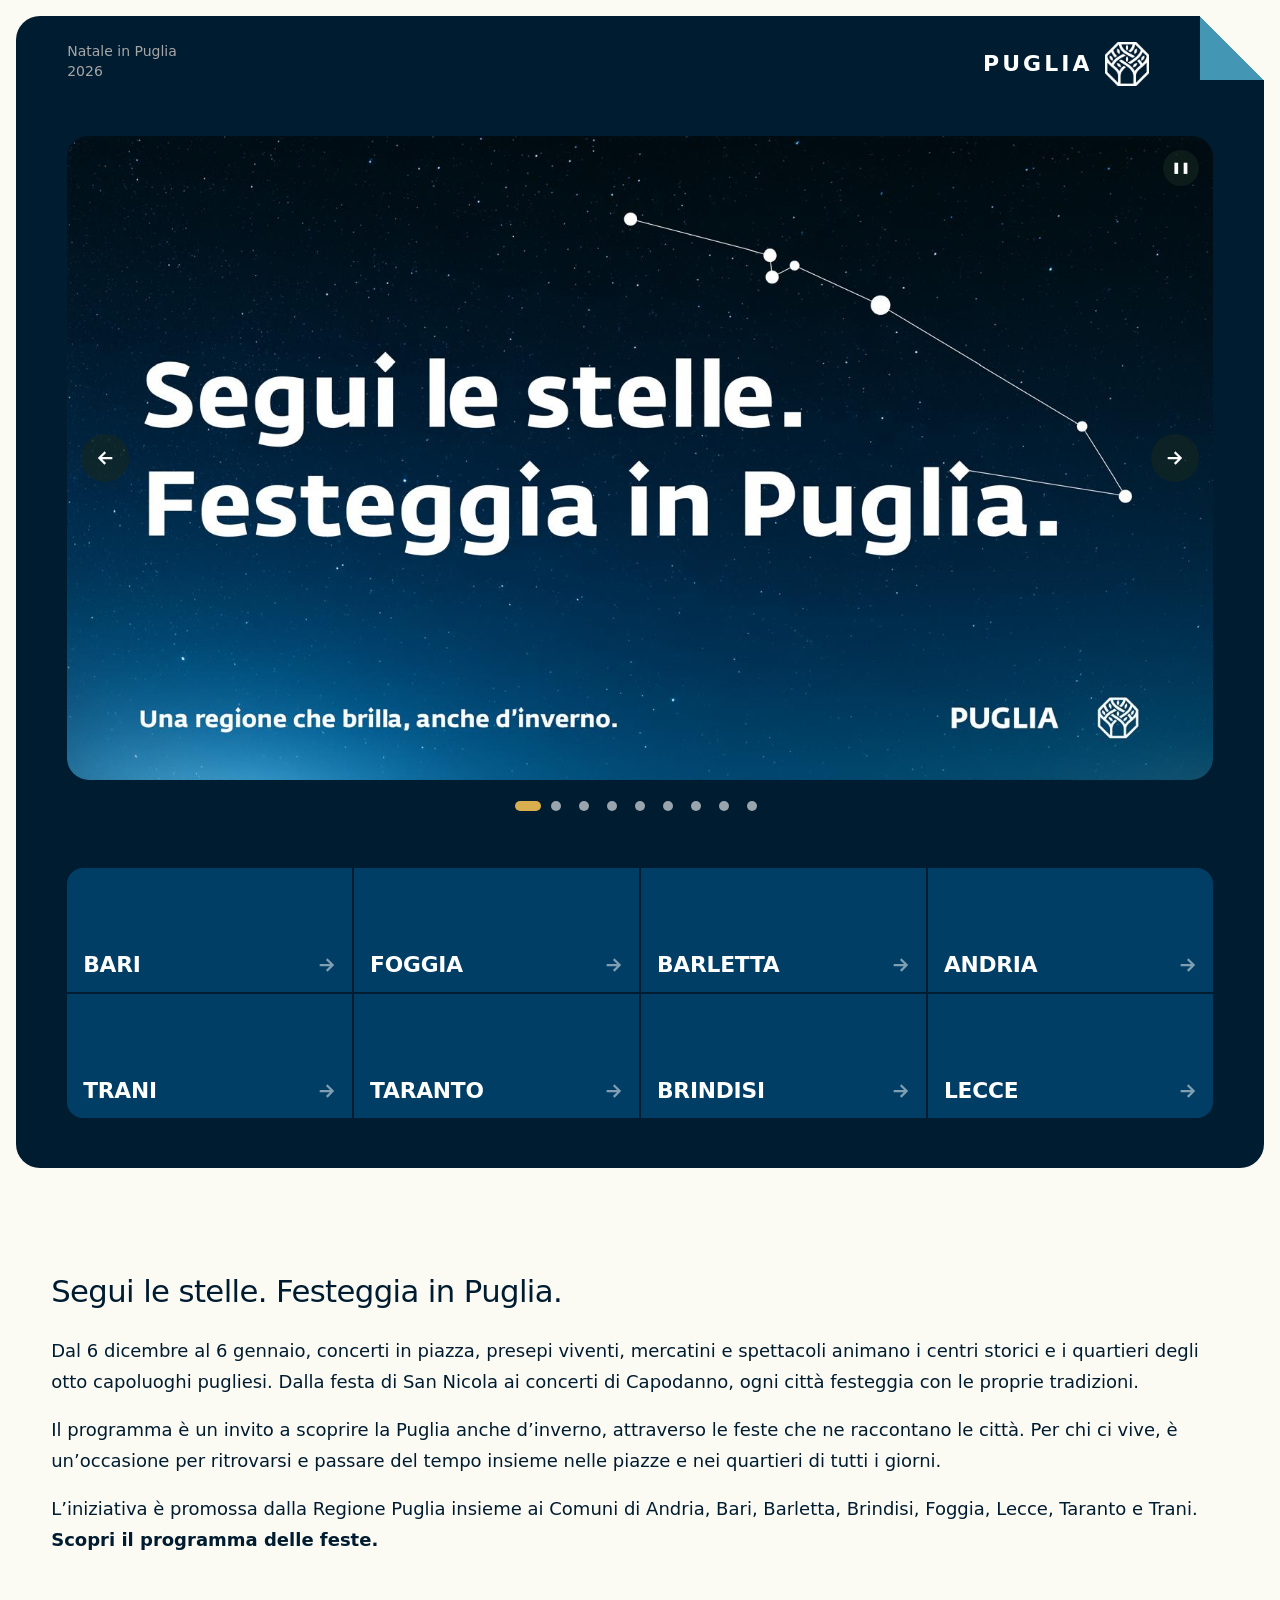
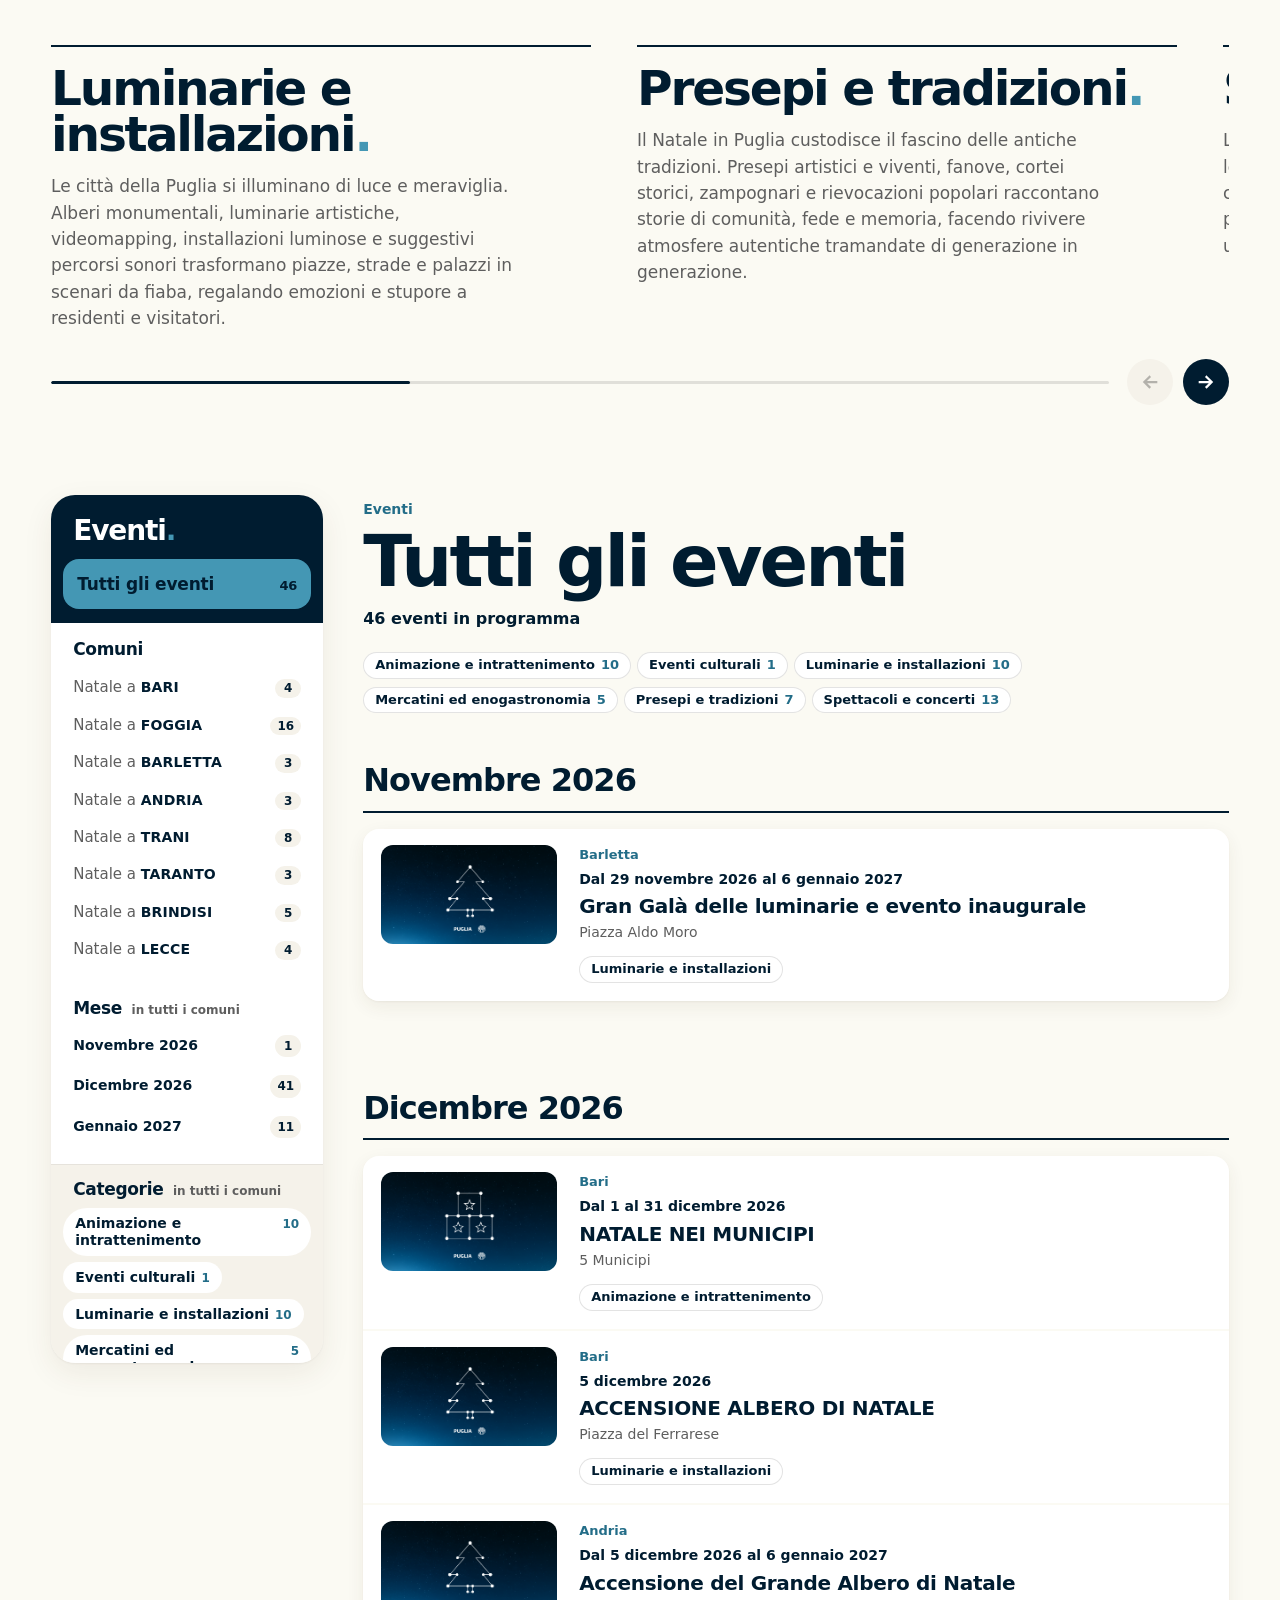
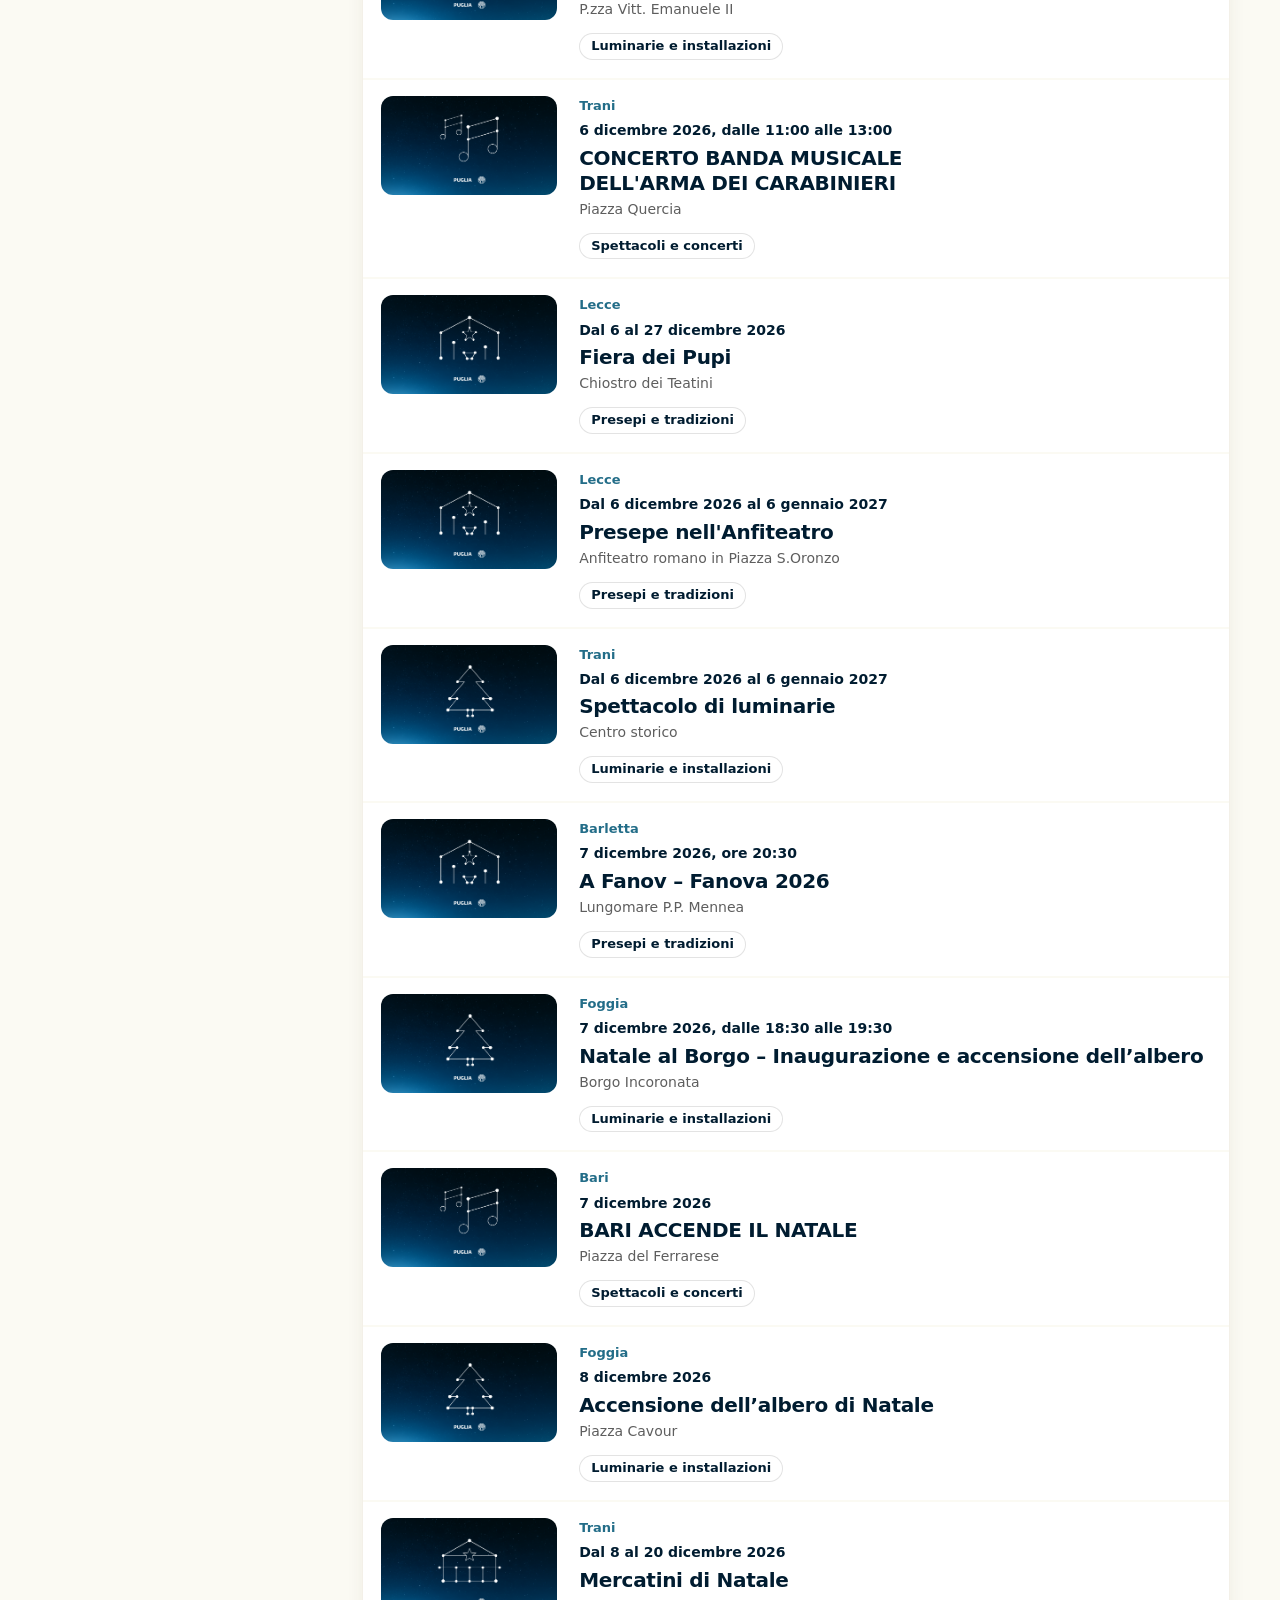
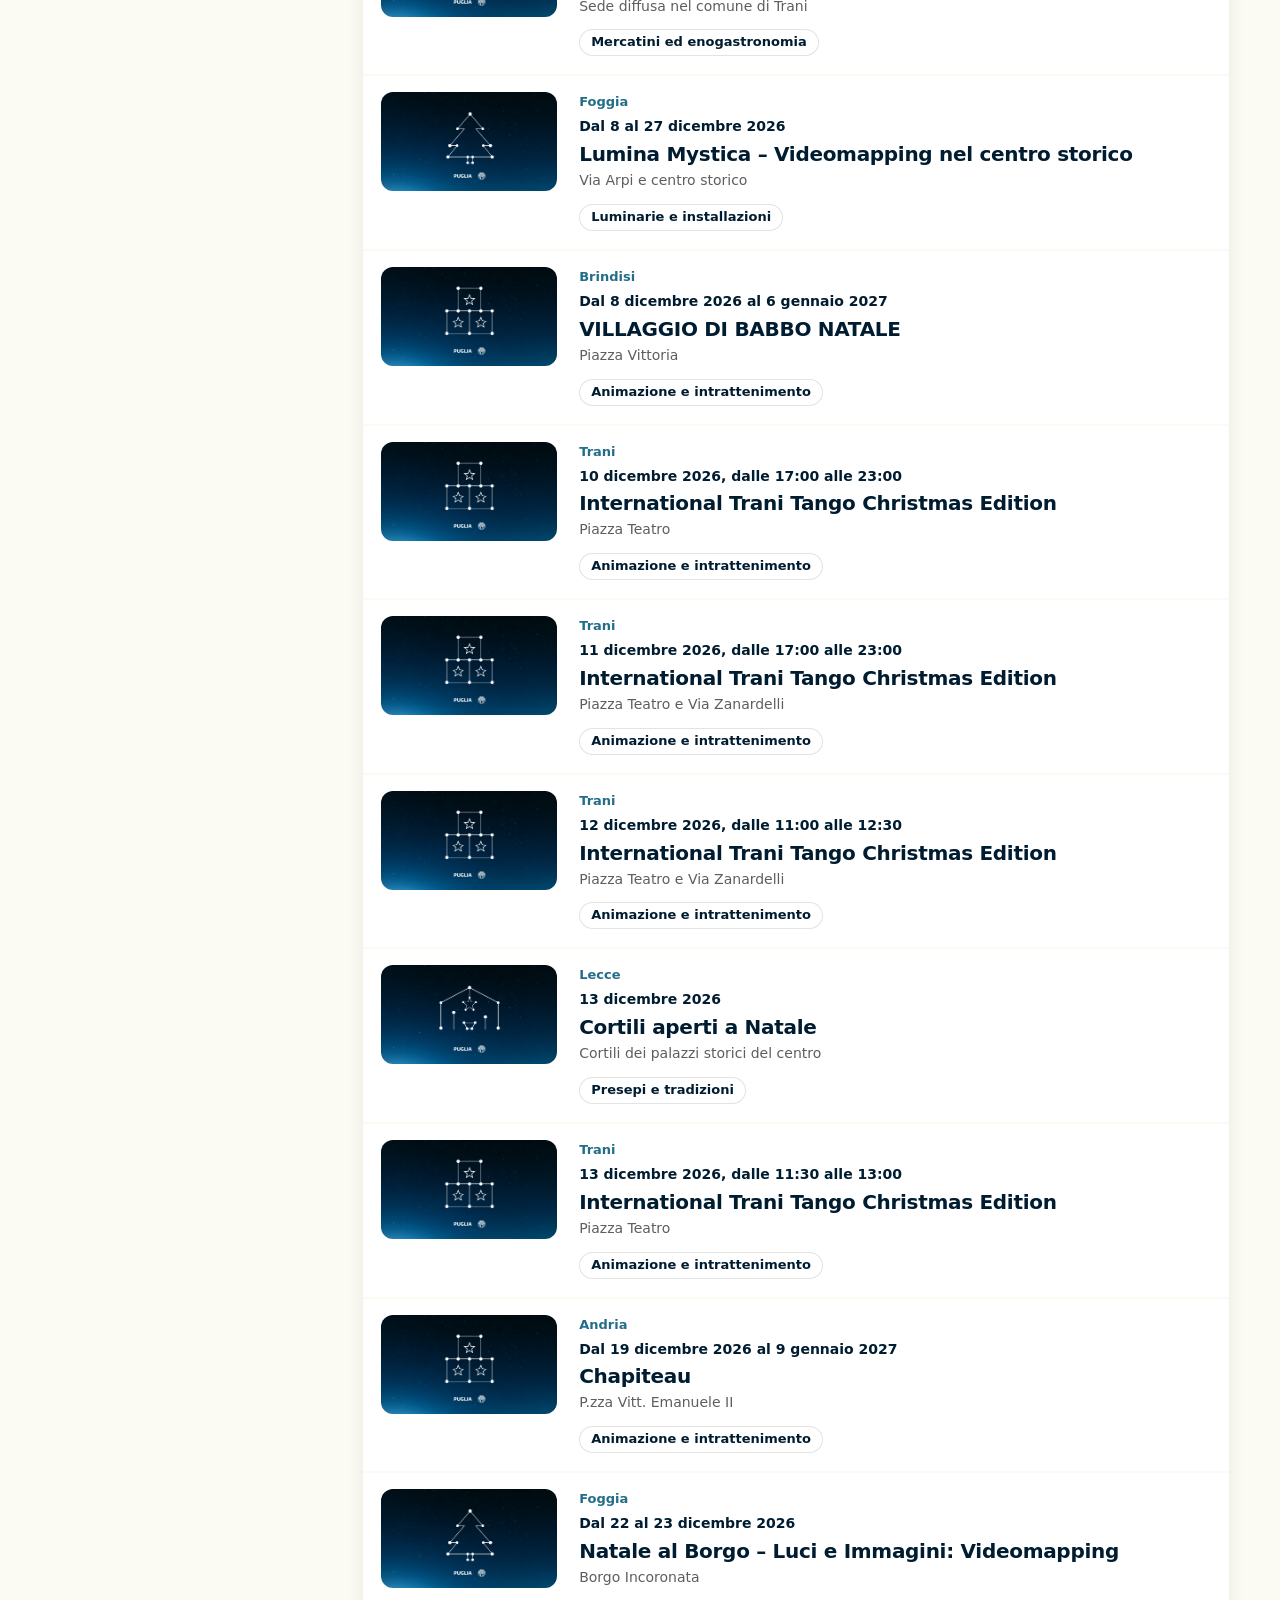
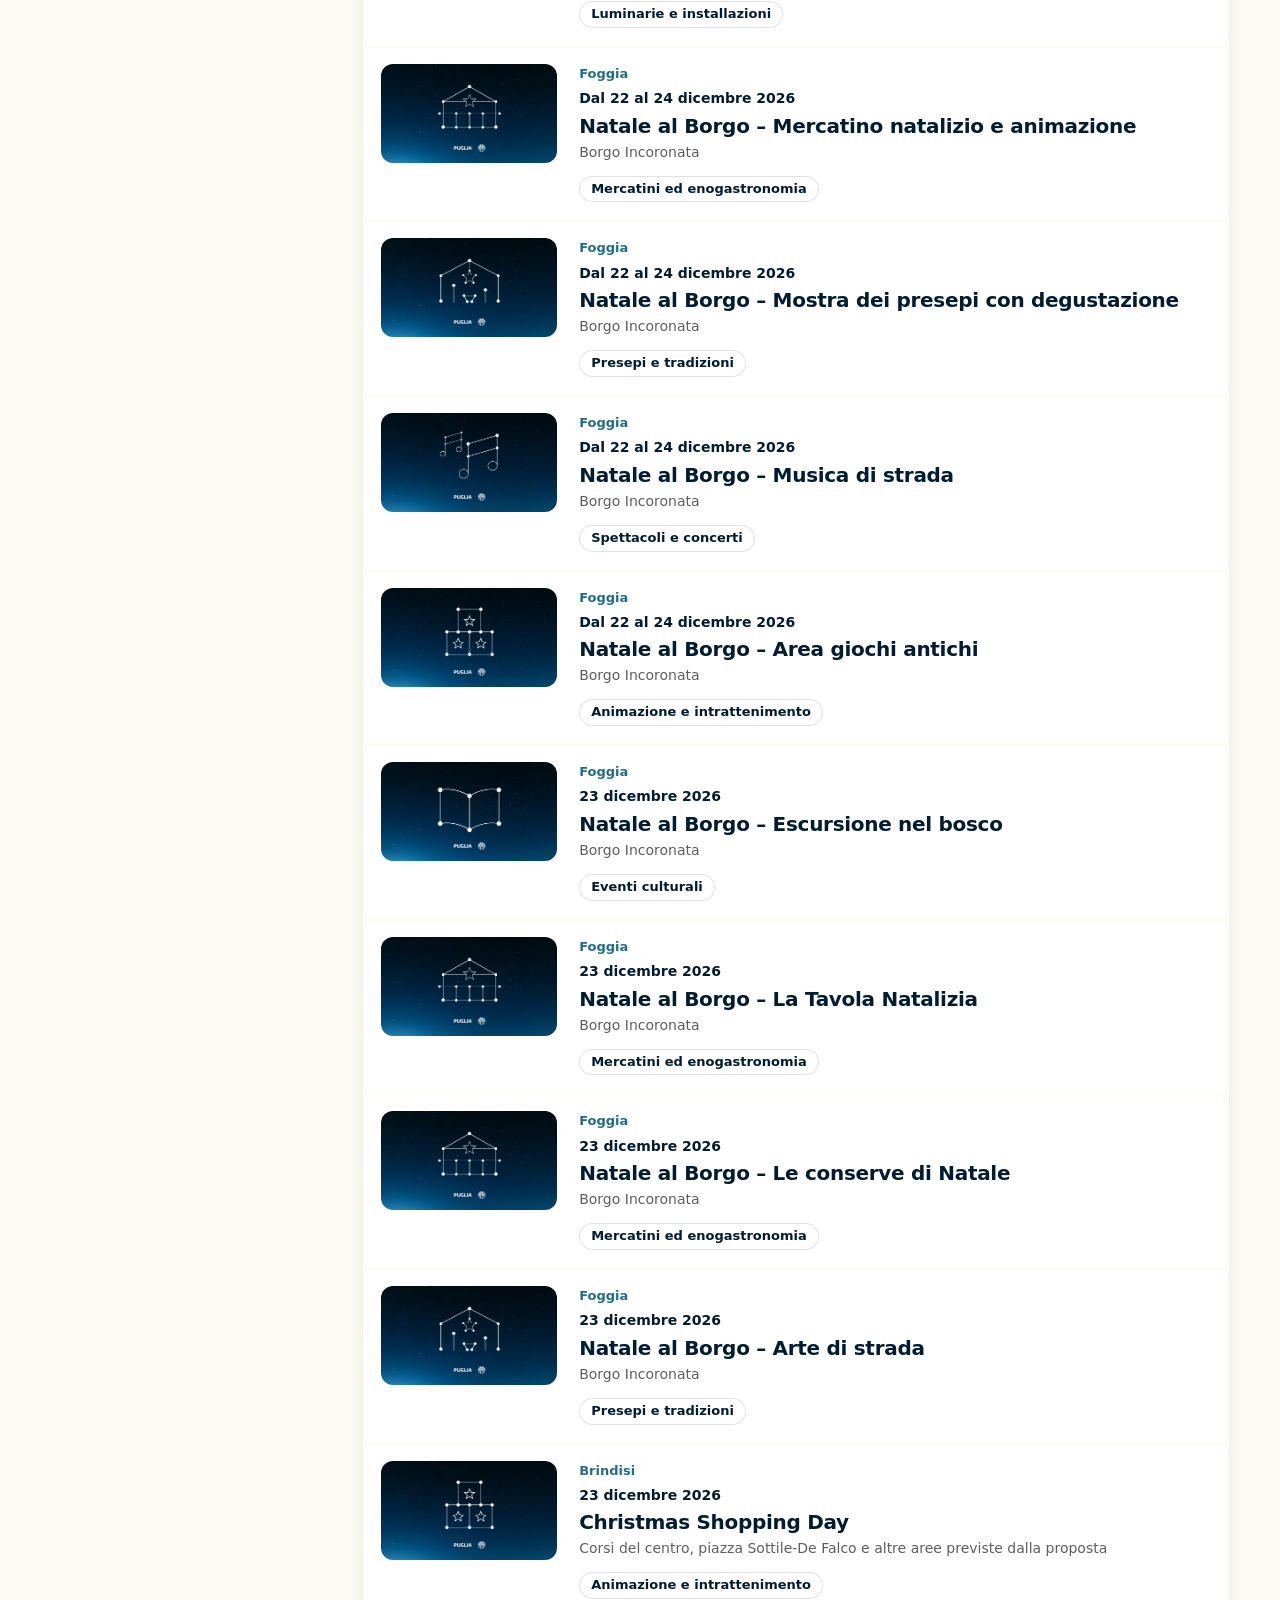
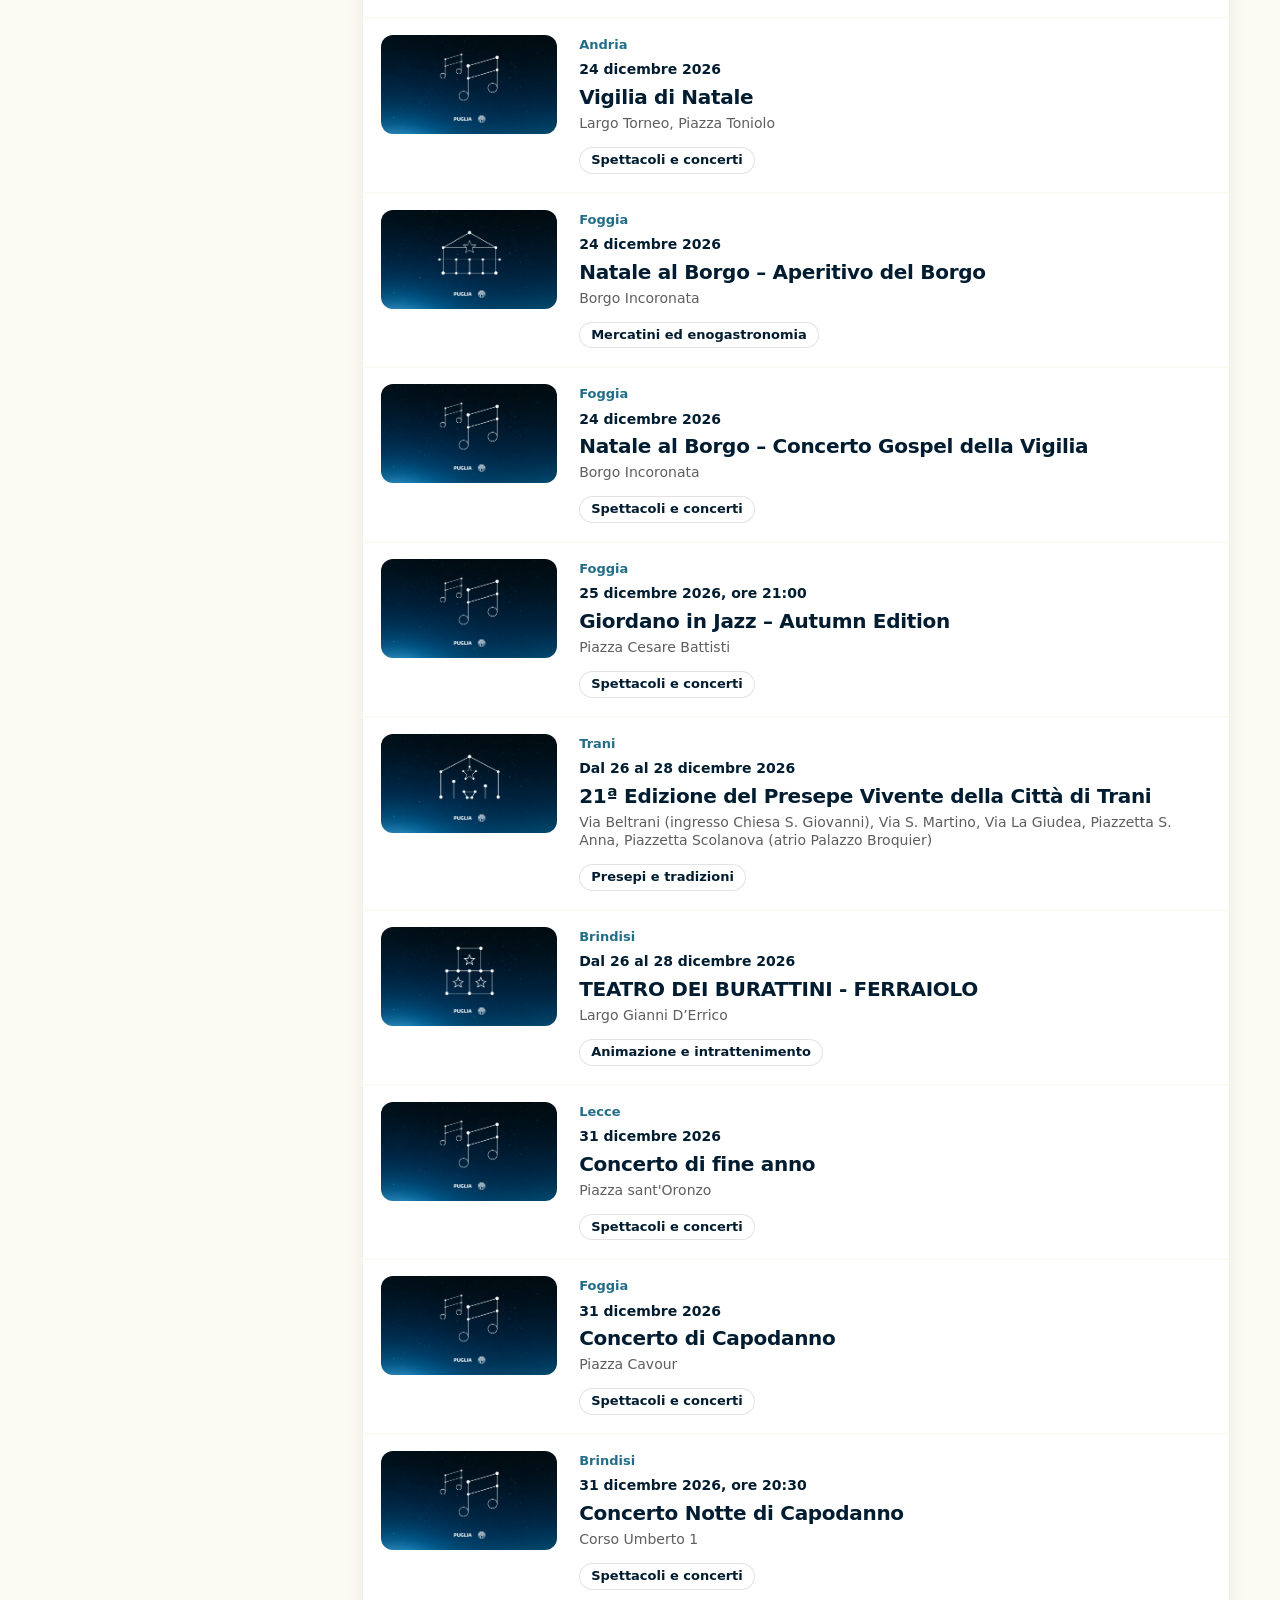
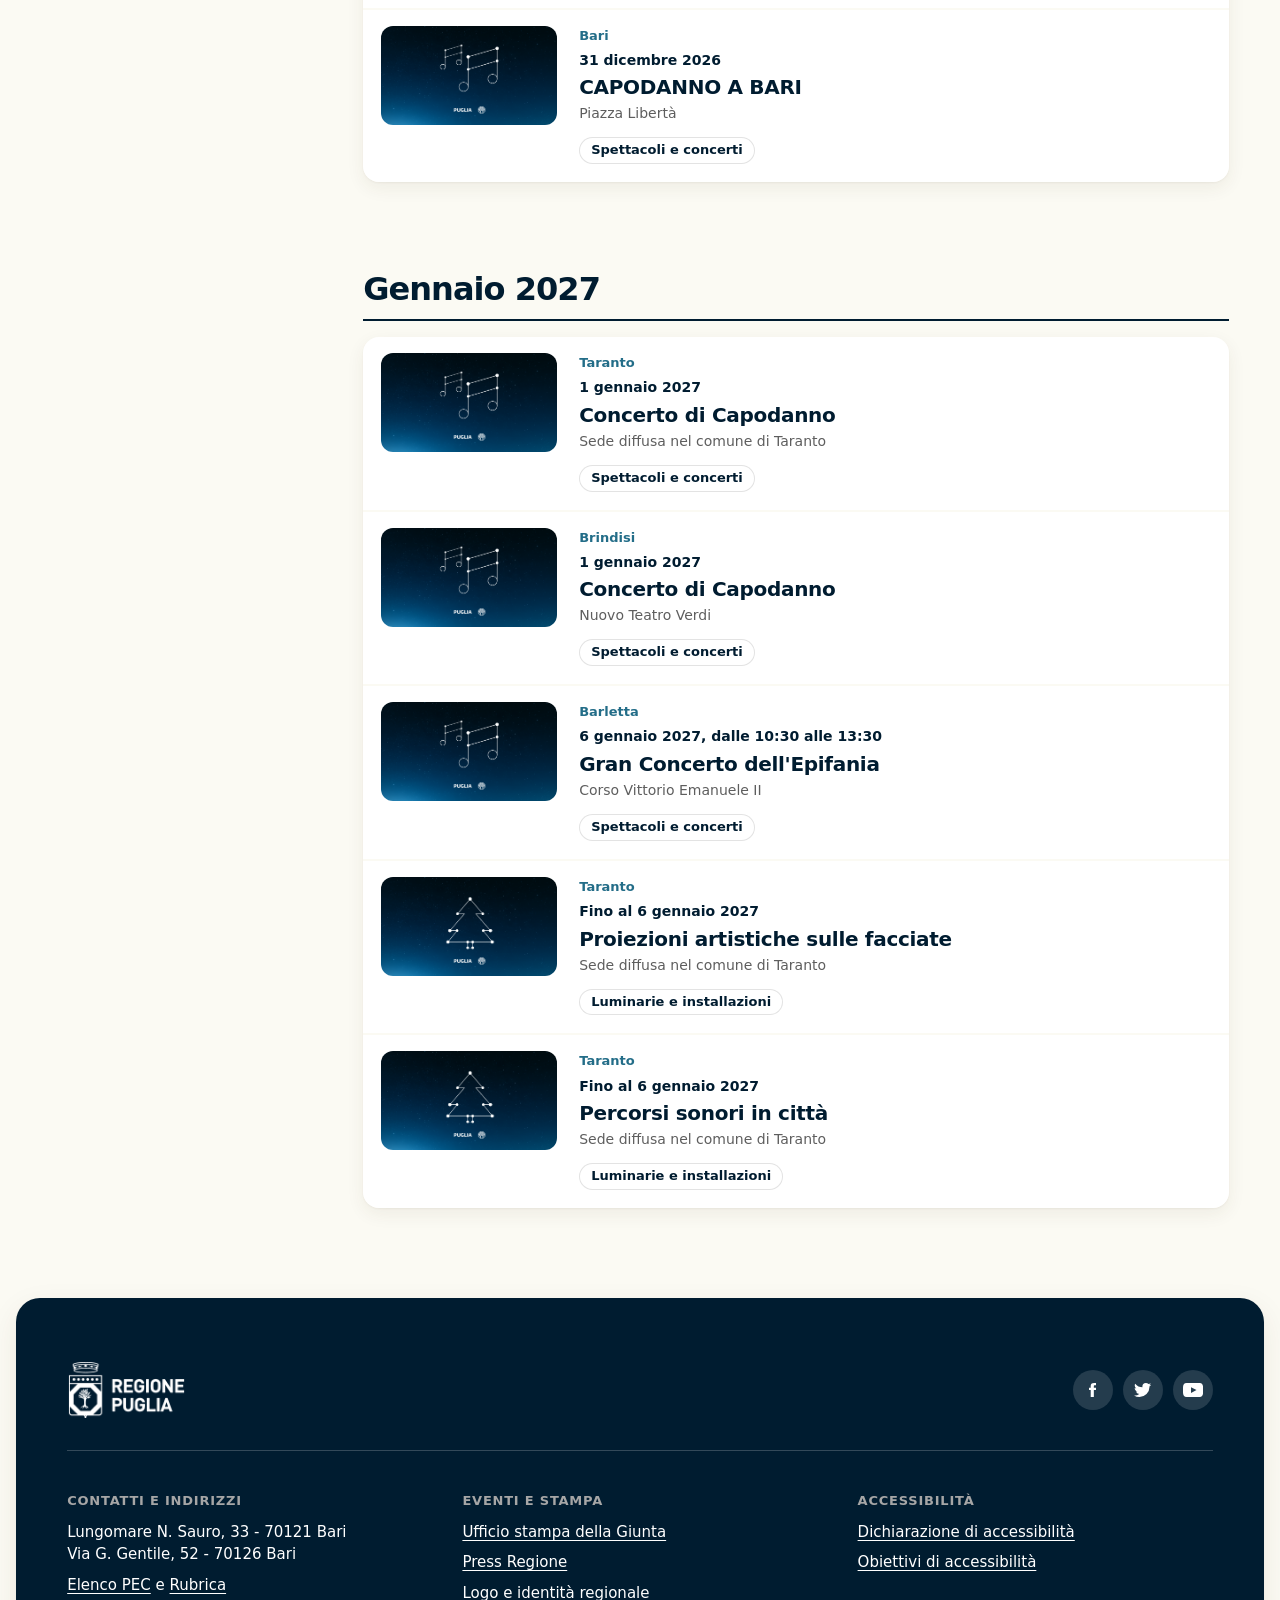
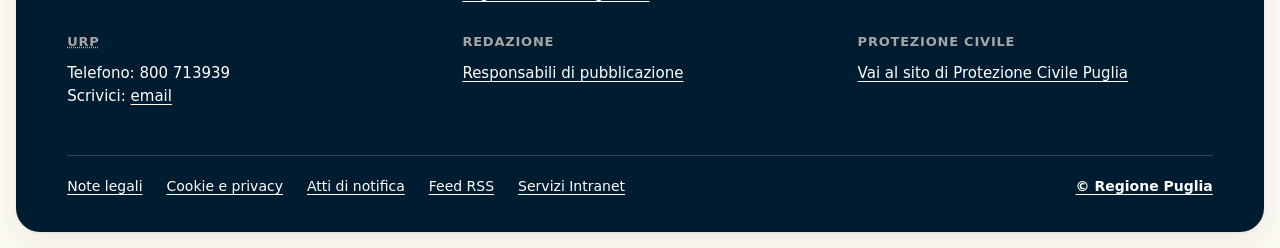
==== commit 884690e4: "Aggiunto filtro mese, migliorato tasto torna su, rimozione prefisso Natale a nei box, caricamento da" ====
--- a/index.html
+++ b/index.html
@@ -52,11 +52,10 @@
 </header>
 
 <main>
-  <section class="tlr-pres" id="presentazione" aria-labelledby="tlr-pres-tit">
+  <section class="tlr-pres" id="presentazione" aria-label="Presentazione">
     <div class="tlr-in">
       <div class="tlr-pres-griglia">
         <div class="tlr-pres-sx">
-          <h2 class="tlr-etichetta" id="tlr-pres-tit">Introduzione</h2>
           <p class="tlr-attacco">Segui le stelle. Festeggia in Puglia.</p>
         </div>
         <div class="tlr-pres-dx">
@@ -119,6 +118,10 @@
           <div class="tlr-lato-comuni">
             <p class="tlr-etichetta" id="tlr-m-comuni">Comuni</p>
             <nav aria-labelledby="tlr-m-comuni" data-tlr-menu="comuni"></nav>
+          </div>
+          <div class="tlr-lato-mesi">
+            <p class="tlr-etichetta" id="tlr-m-mesi">Mese <span class="tlr-etichetta-nota">in tutti i comuni</span></p>
+            <nav aria-labelledby="tlr-m-mesi" data-tlr-menu="mesi"></nav>
           </div>
           <div class="tlr-lato-categorie">
             <p class="tlr-etichetta" id="tlr-m-categorie">Categorie <span class="tlr-etichetta-nota">in tutti i comuni</span></p>
--- a/assets/css/tuttalapuglia.css
+++ b/assets/css/tuttalapuglia.css
@@ -318,6 +318,28 @@
 .tlr-lato .tlr-menu--comuni .tlr-mv.is-current { background: var(--tlr-nero); color: var(--tlr-bianco); }
 .tlr-lato .tlr-menu--comuni .tlr-mv.is-current .tlr-mv-pre { color: var(--tlr-grigio-su-nero); }
 .tlr-lato .tlr-menu--comuni .tlr-mv.is-current .tlr-mv-c { background: var(--tlr-nero-2); color: var(--tlr-azzurro); }
+.tlr-lato-mesi { padding: 0 12px; margin-top: 14px; }
+.tlr-lato .tlr-menu--mesi { display: flex; flex-direction: column; gap: 2px; }
+.tlr-lato .tlr-menu--mesi .tlr-mv {
+  display: flex; align-items: baseline; justify-content: space-between; gap: 8px;
+  padding: 8px 10px; border-radius: var(--tlr-r-voce);
+  text-decoration: none; color: inherit;
+  transition: background-color .15s, color .15s;
+}
+.tlr-lato .tlr-menu--mesi .tlr-mv-t { flex: 1 1 auto; font-size: .875rem; font-weight: 700; color: var(--tlr-nero); }
+.tlr-lato .tlr-menu--mesi .tlr-mv-c {
+  min-width: 26px; padding: 2px 7px;
+  border-radius: var(--tlr-r-pill);
+  background: var(--tlr-grigio-caldo);
+  font-size: .75rem; font-weight: 800; text-align: center;
+  font-variant-numeric: tabular-nums;
+}
+.tlr-lato .tlr-menu--mesi .tlr-mv-c:empty { visibility: hidden; }
+.tlr-lato .tlr-menu--mesi .tlr-mv:hover { background: var(--tlr-grigio-caldo); }
+.tlr-lato .tlr-menu--mesi .tlr-mv:hover .tlr-mv-c { background: var(--tlr-bianco); }
+.tlr-lato .tlr-menu--mesi .tlr-mv.is-current { background: var(--tlr-nero); color: var(--tlr-bianco); }
+.tlr-lato .tlr-menu--mesi .tlr-mv.is-current .tlr-mv-t { color: var(--tlr-bianco); }
+.tlr-lato .tlr-menu--mesi .tlr-mv.is-current .tlr-mv-c { background: var(--tlr-nero-2); color: var(--tlr-azzurro); }
 .tlr-lato-categorie {
   margin: 18px 0 0; padding: 0 12px 16px;
   background: var(--tlr-grigio-caldo);
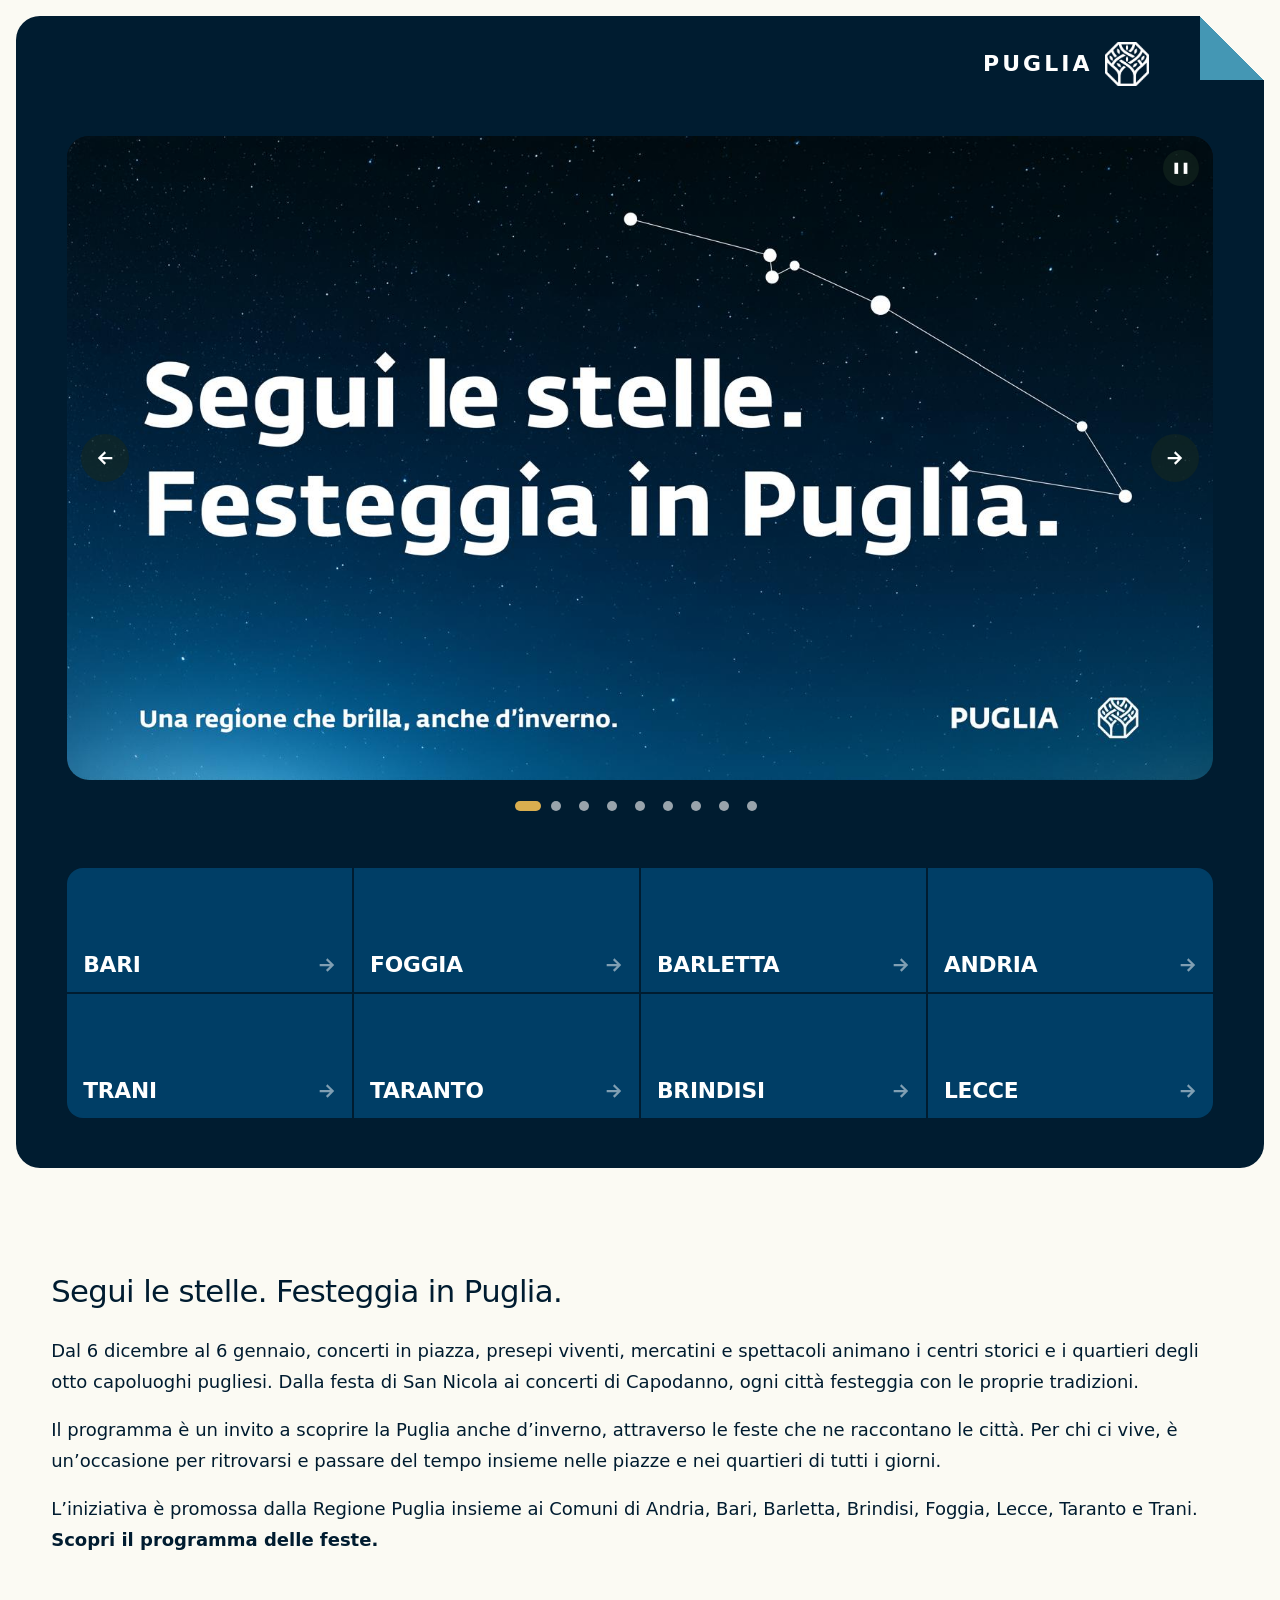
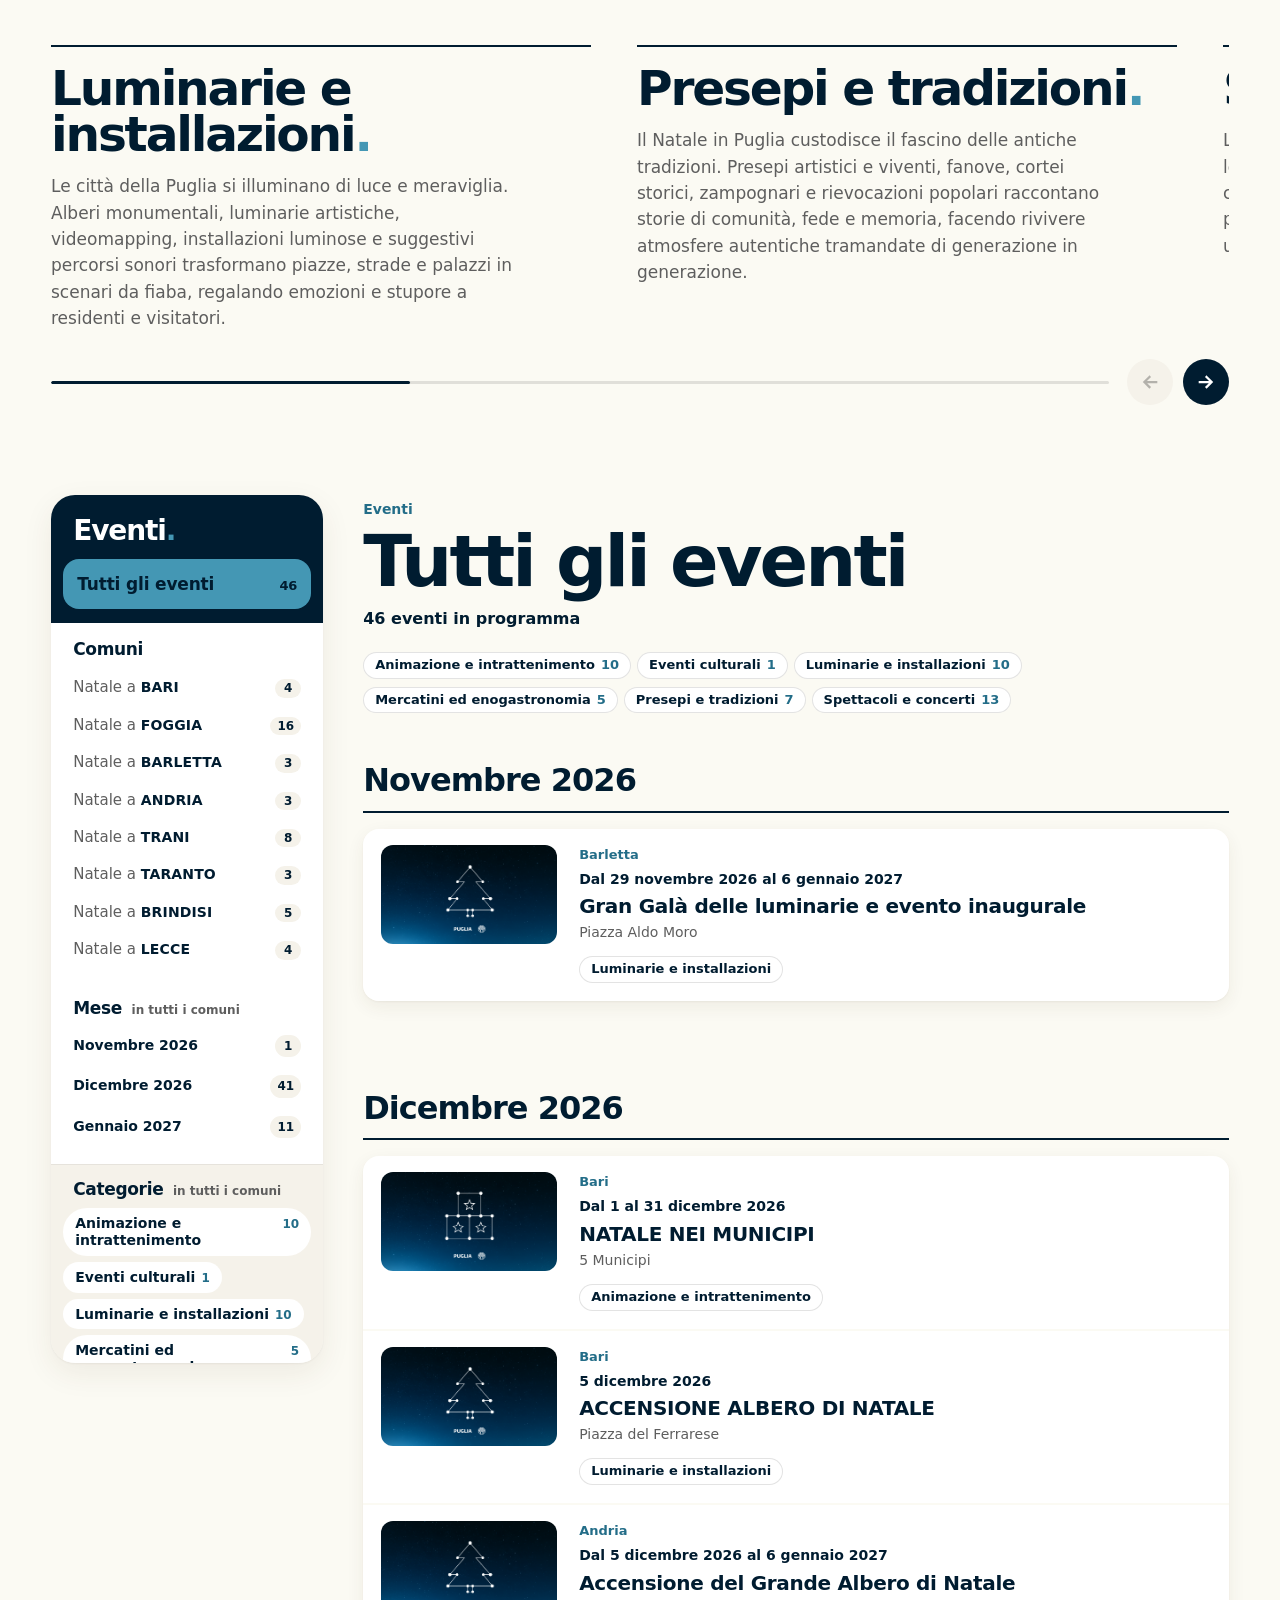
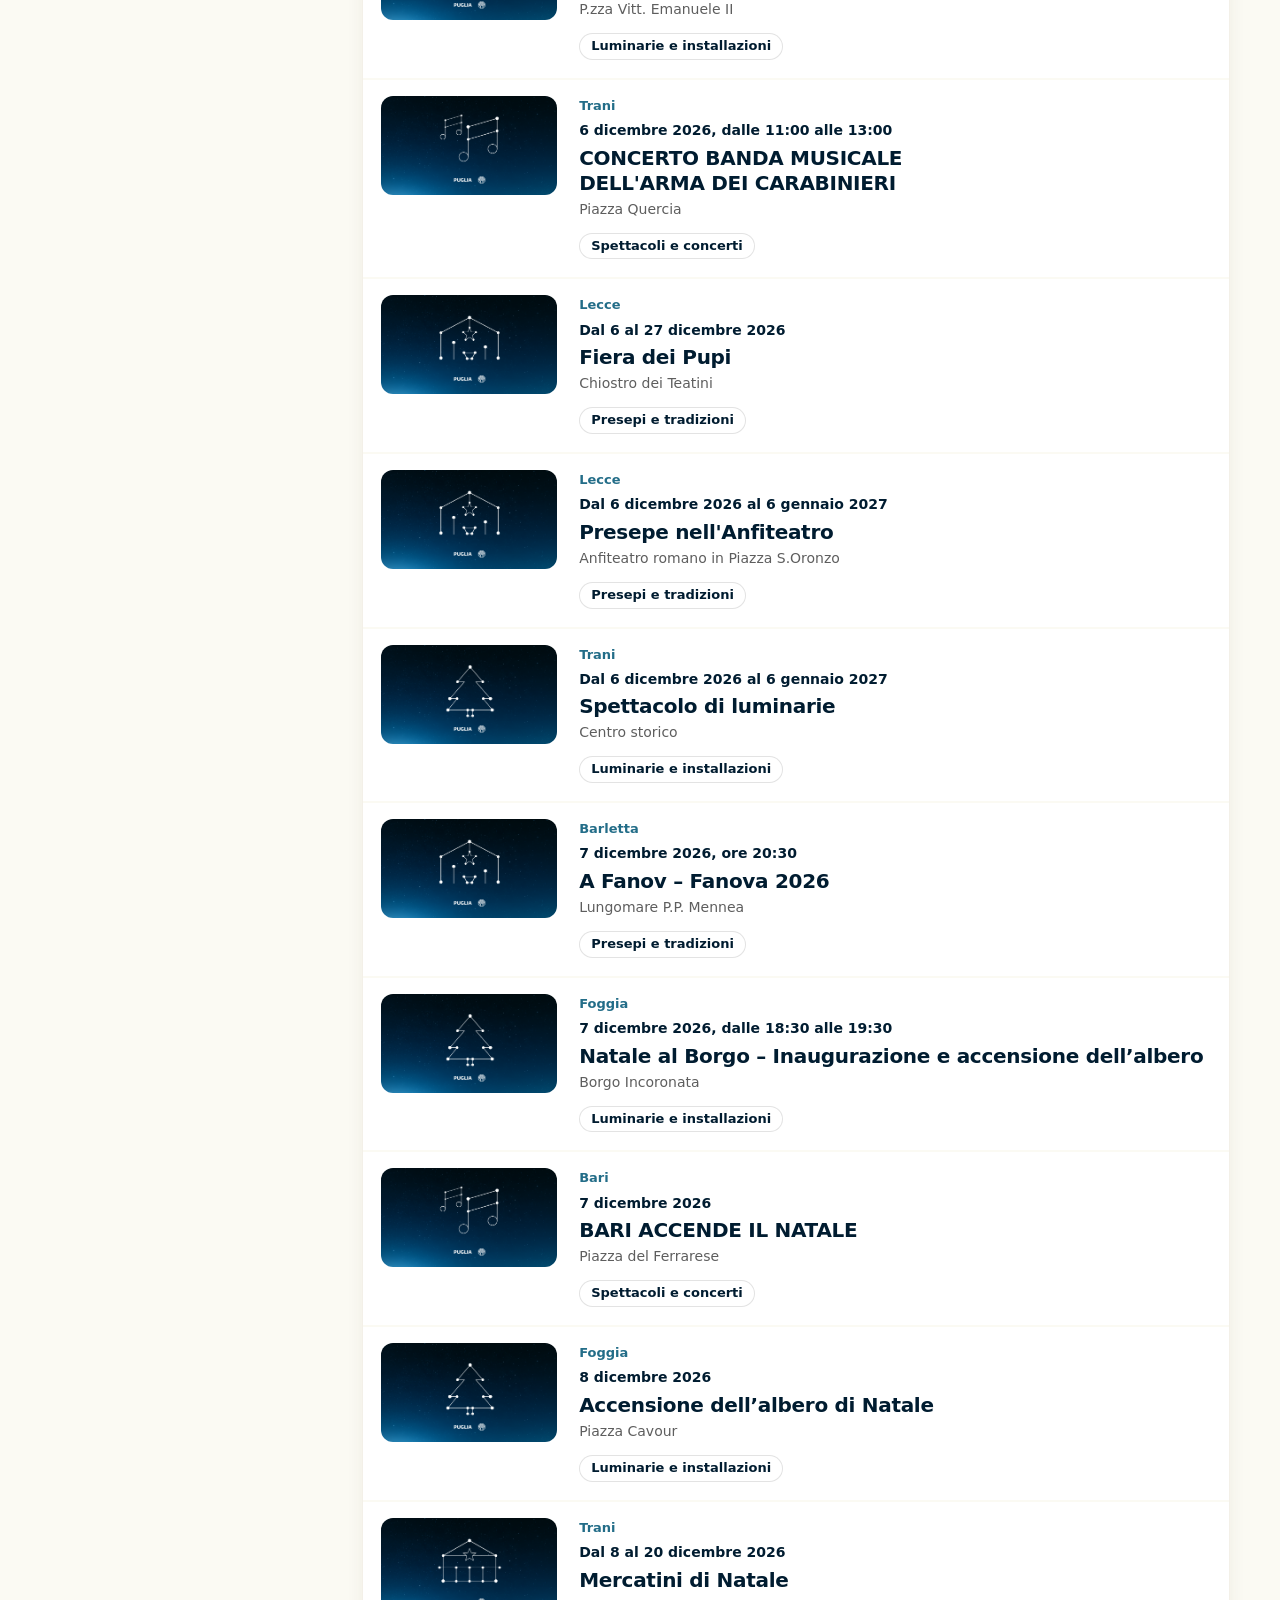
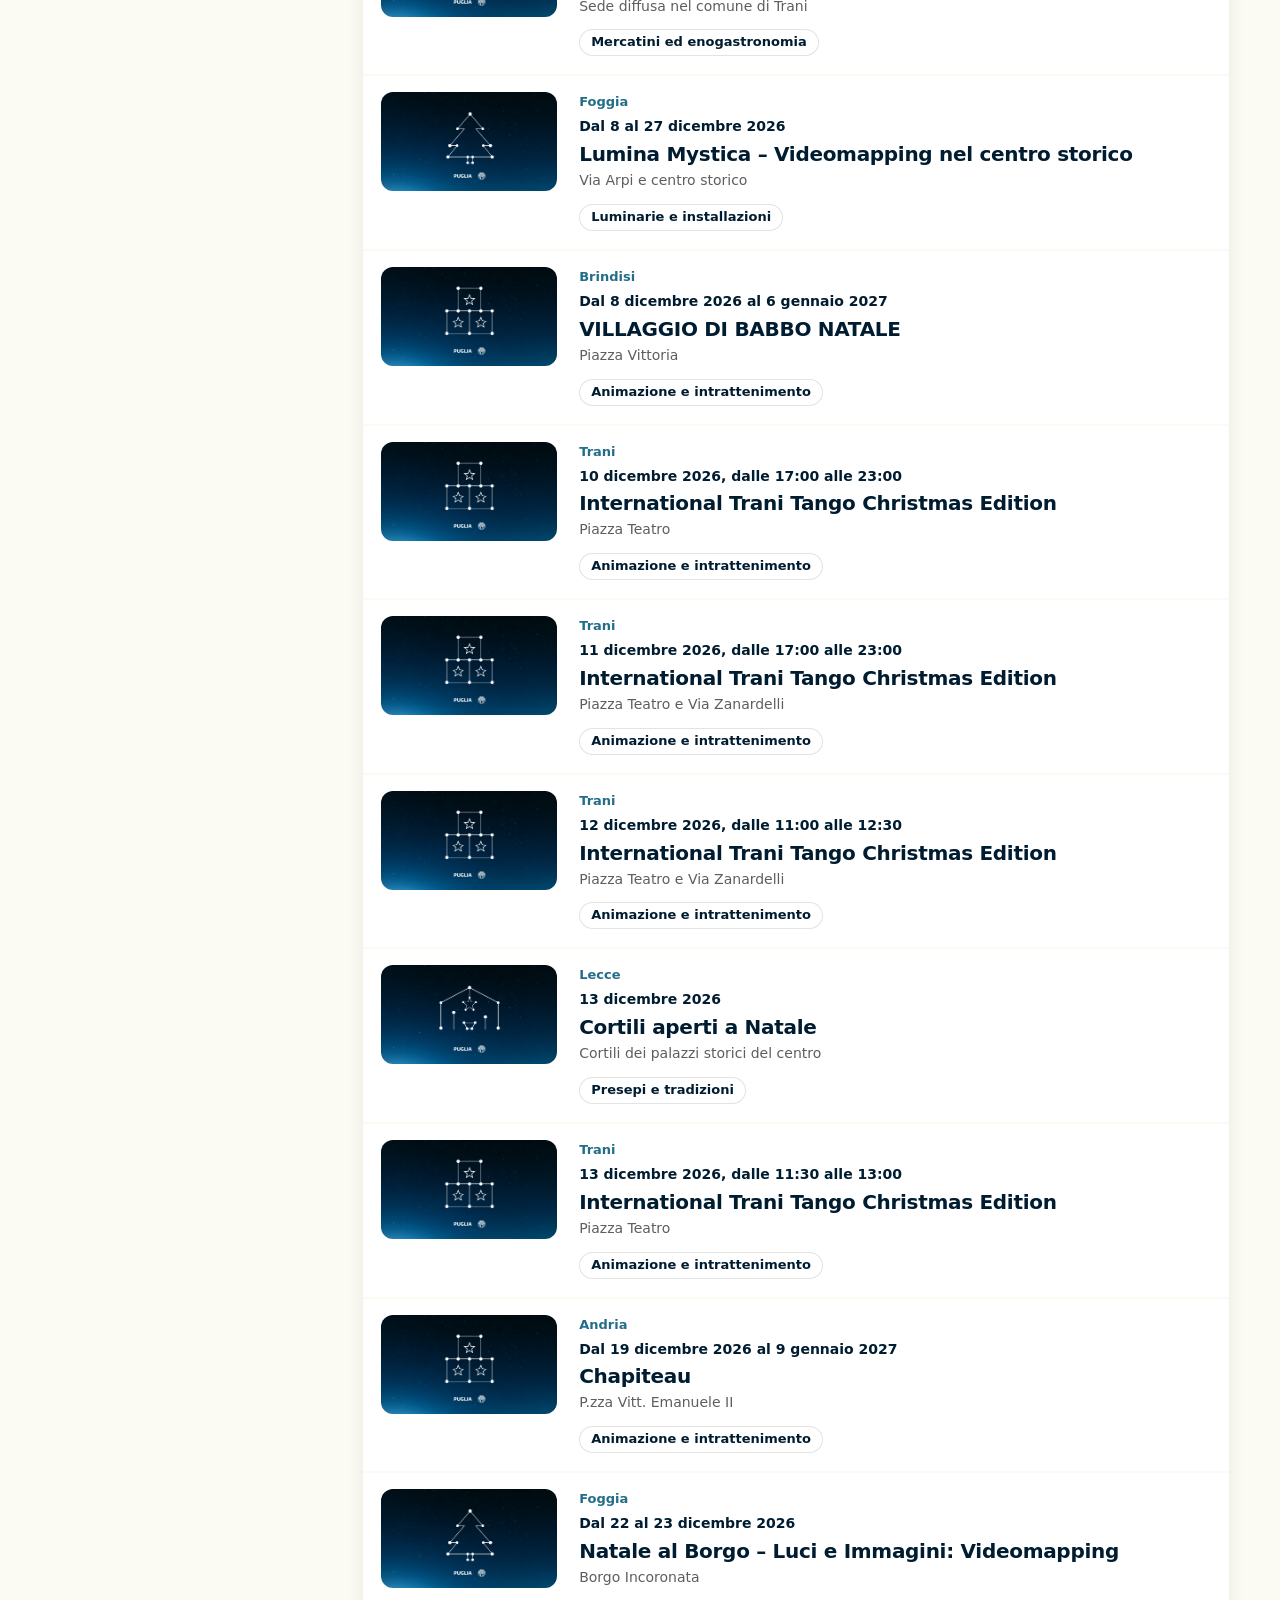
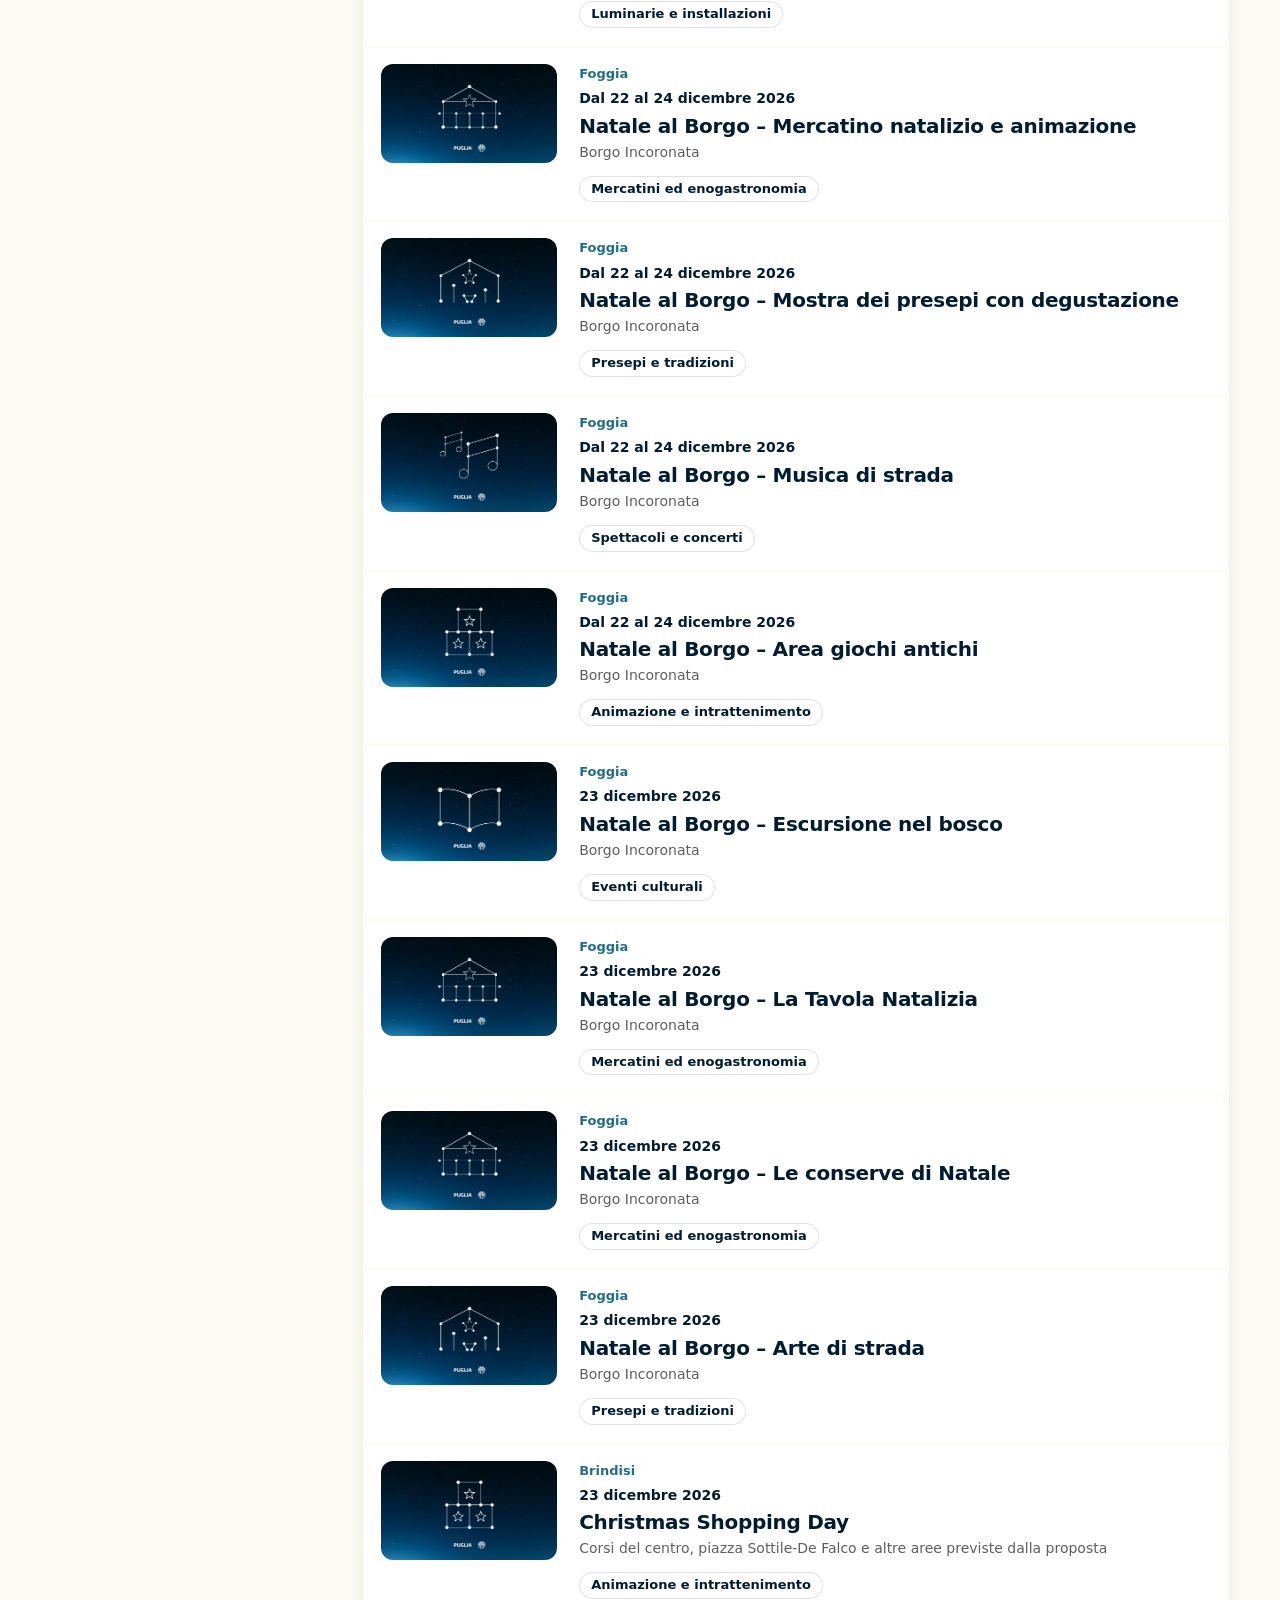
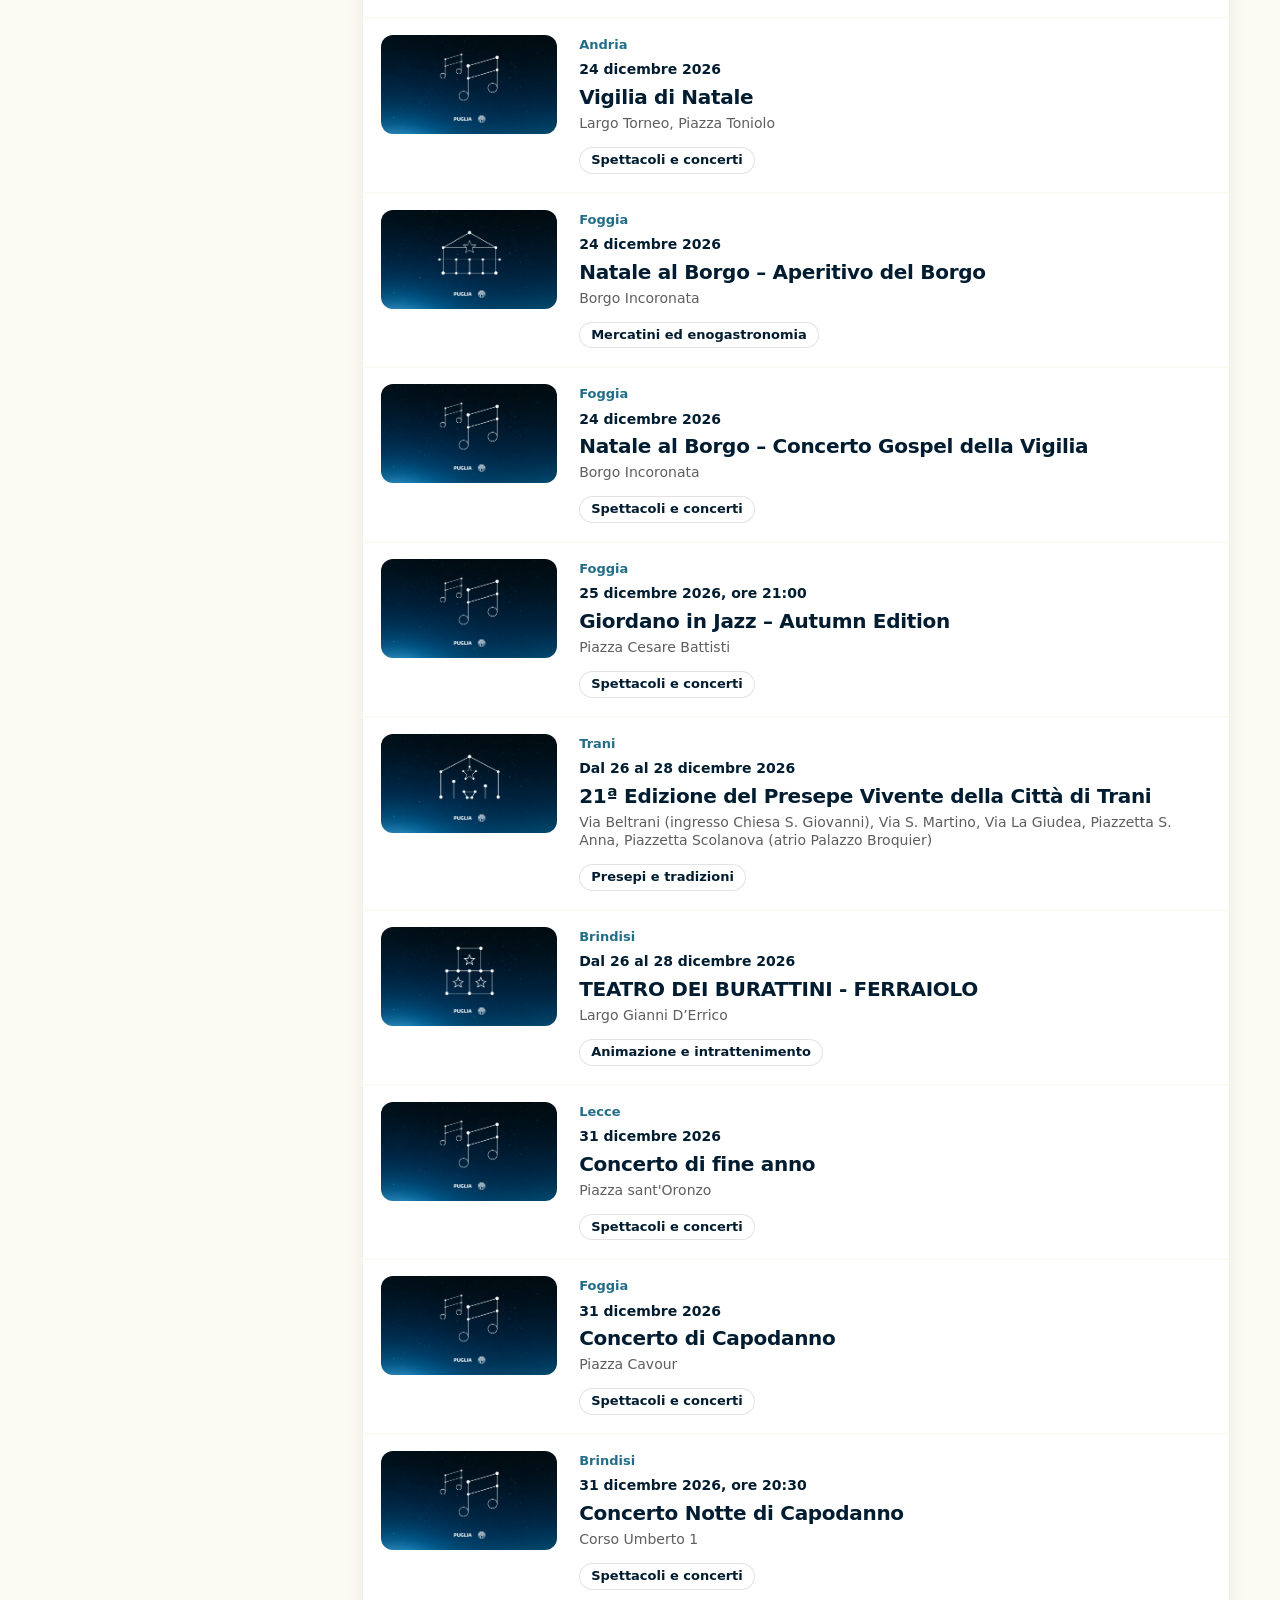
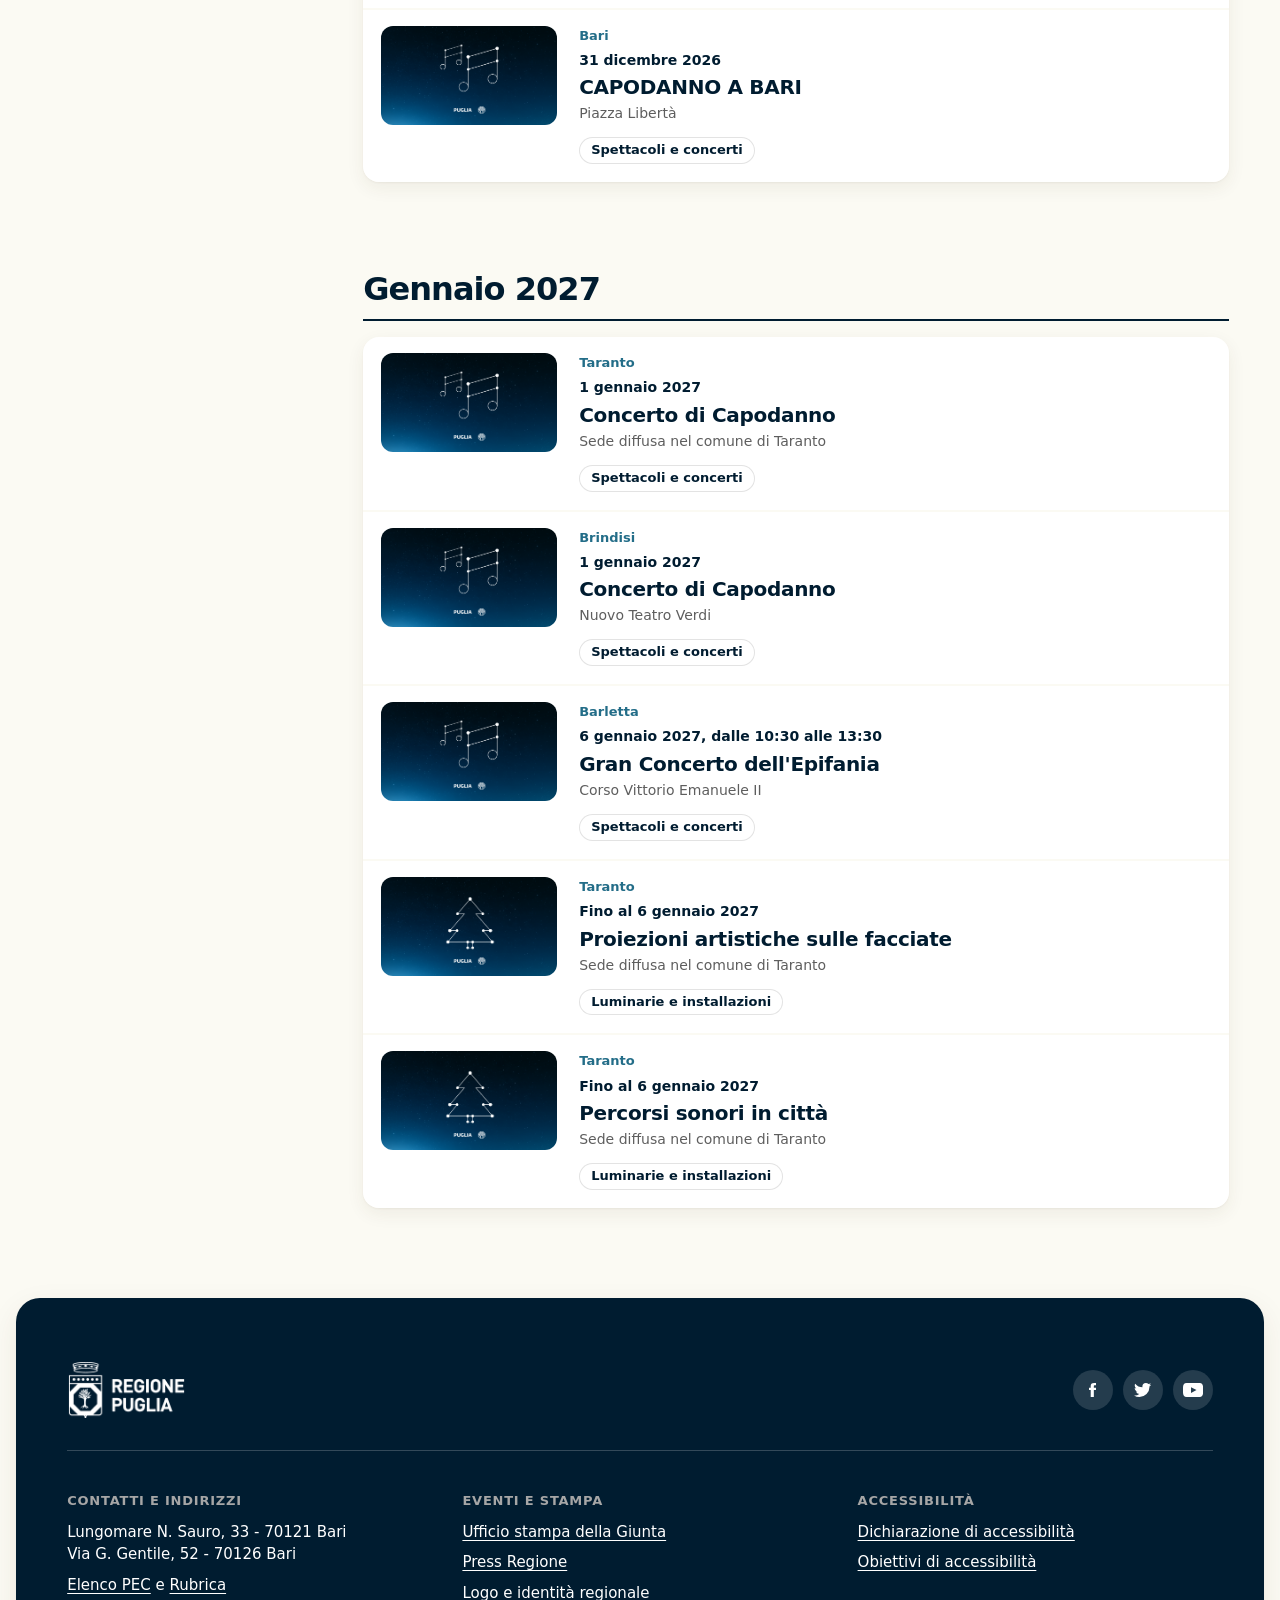
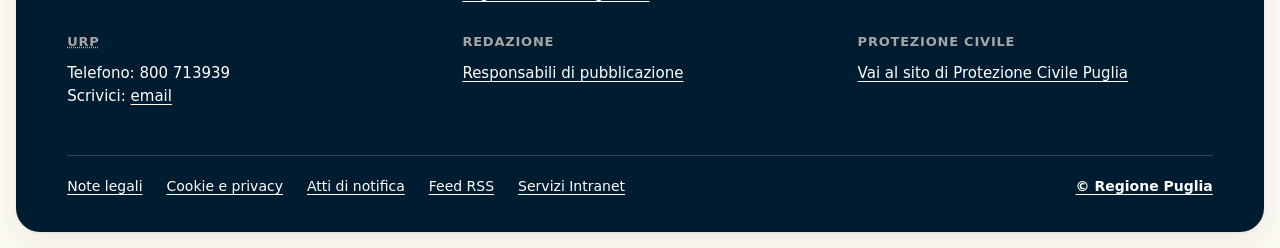
==== commit ad97ab9f: "Rimossa scritta Natale in Puglia 2026 in alto e reso cliccabile il logo Puglia verso www.regione.pug" ====
--- a/index.html
+++ b/index.html
@@ -27,8 +27,8 @@
 <header class="tlr-hero" id="presentazione-testa">
   <div class="tlr-in">
     <div class="tlr-hero-top">
-      <p>Natale in Puglia<br>2026</p>
-      <p class="tlr-hero-date tlr-hero-brand"><span class="tlr-hero-brand-tx">PUGLIA</span><img src="assets/img/logo-regione-puglia.png" alt="Logo Regione Puglia" width="455" height="454"></p>
+      <div></div>
+      <a href="https://www.regione.puglia.it" target="_blank" rel="noopener" class="tlr-hero-date tlr-hero-brand" title="Regione Puglia" aria-label="Vai al portale della Regione Puglia (apre in una nuova scheda)"><span class="tlr-hero-brand-tx">PUGLIA</span><img src="assets/img/logo-regione-puglia.png" alt="Logo Regione Puglia" width="455" height="454"></a>
     </div>
     <h1 class="tlr-sr">Natale in Puglia</h1>
     <div class="tlr-slide" data-tlr-slideshow role="region" aria-roledescription="carousel" aria-label="Immagini del Natale">
--- a/assets/css/tuttalapuglia.css
+++ b/assets/css/tuttalapuglia.css
@@ -93,7 +93,8 @@
   color: var(--tlr-grigio-su-nero);
 }
 .tlr-hero-date { color: var(--tlr-bianco); font-weight: 700; font-variant-numeric: tabular-nums; }
-.tlr-hero-brand { display: flex; align-items: center; gap: 12px; margin: 0; }
+.tlr-hero-brand { display: flex; align-items: center; gap: 12px; margin: 0; text-decoration: none; color: var(--tlr-bianco); transition: opacity .15s ease; }
+.tlr-hero-brand:hover { opacity: .85; }
 .tlr-hero-brand-tx { font-size: 1.375rem; font-weight: 800; letter-spacing: .14em; line-height: 1; }
 .tlr-hero-brand img { display: block; height: 44px; width: auto; }
 @media (max-width: 600px) { .tlr-hero-brand-tx { font-size: 1.125rem; } .tlr-hero-brand img { height: 34px; } }
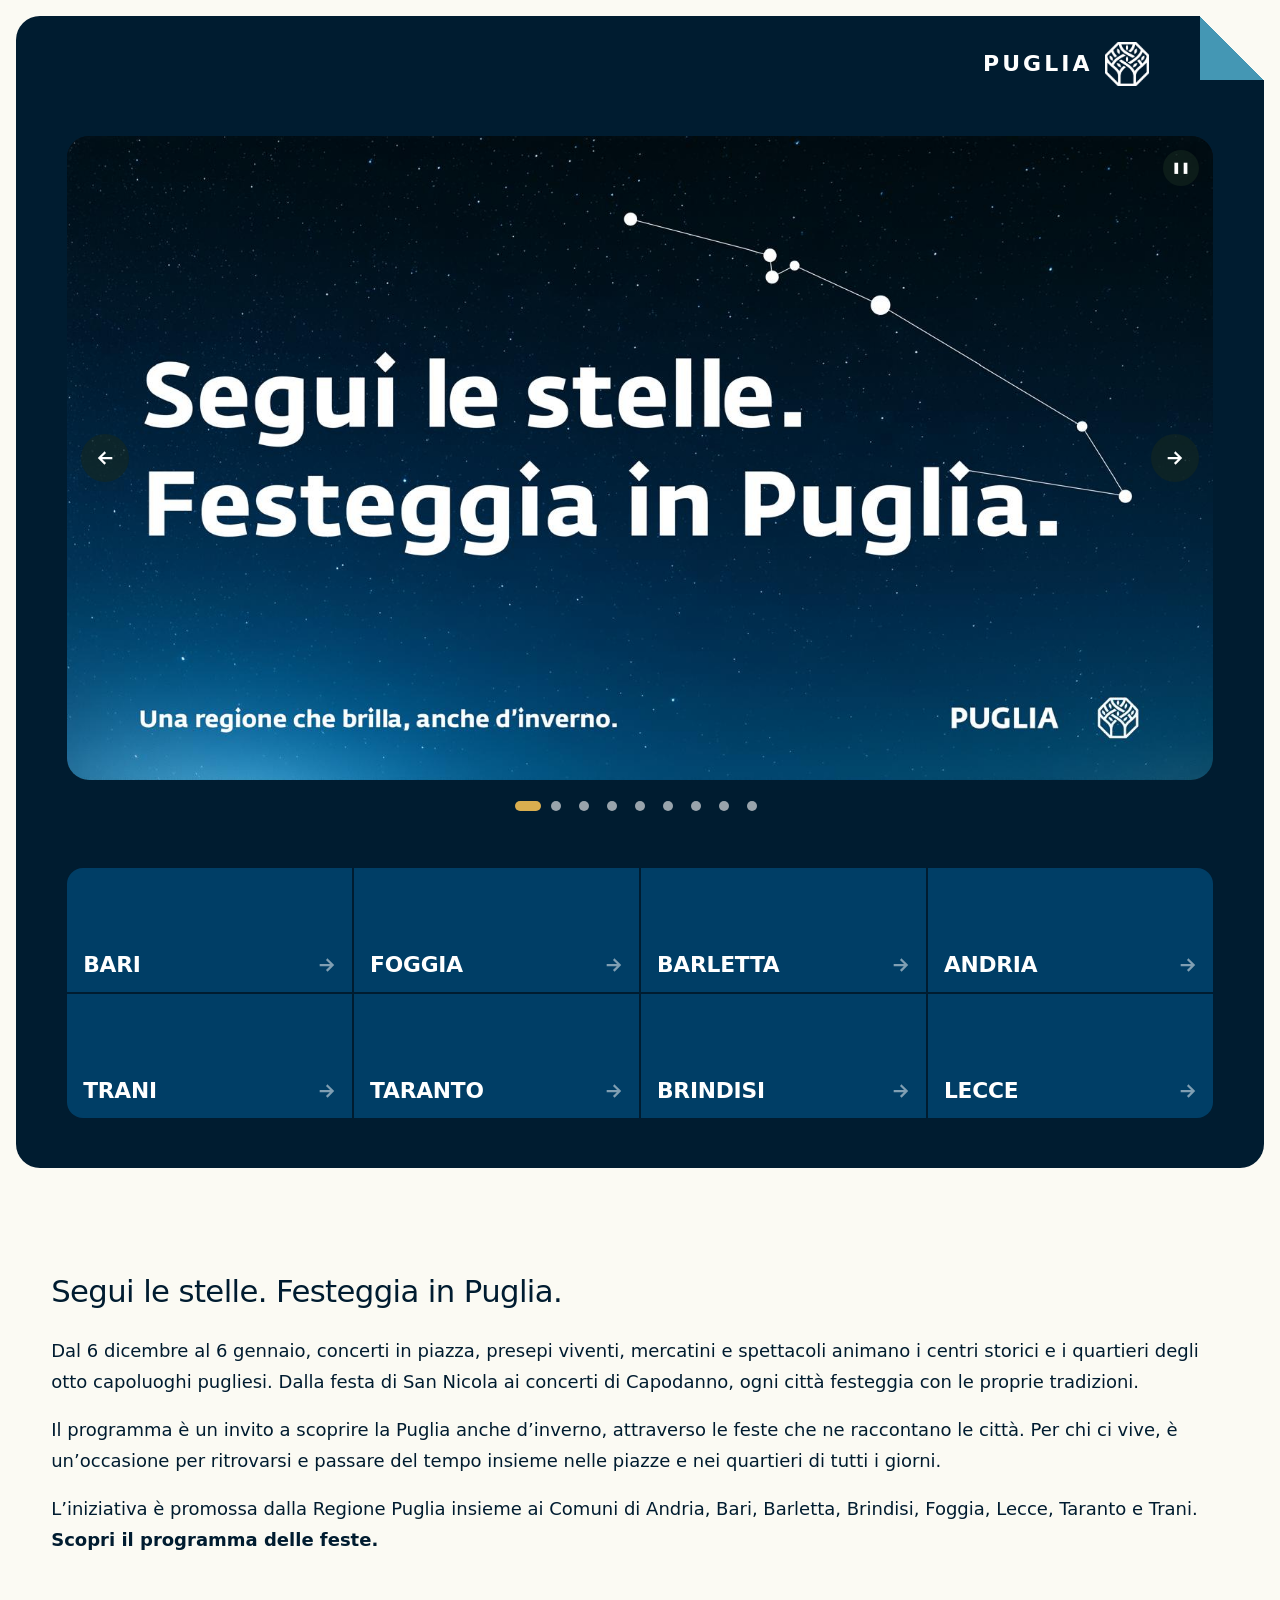
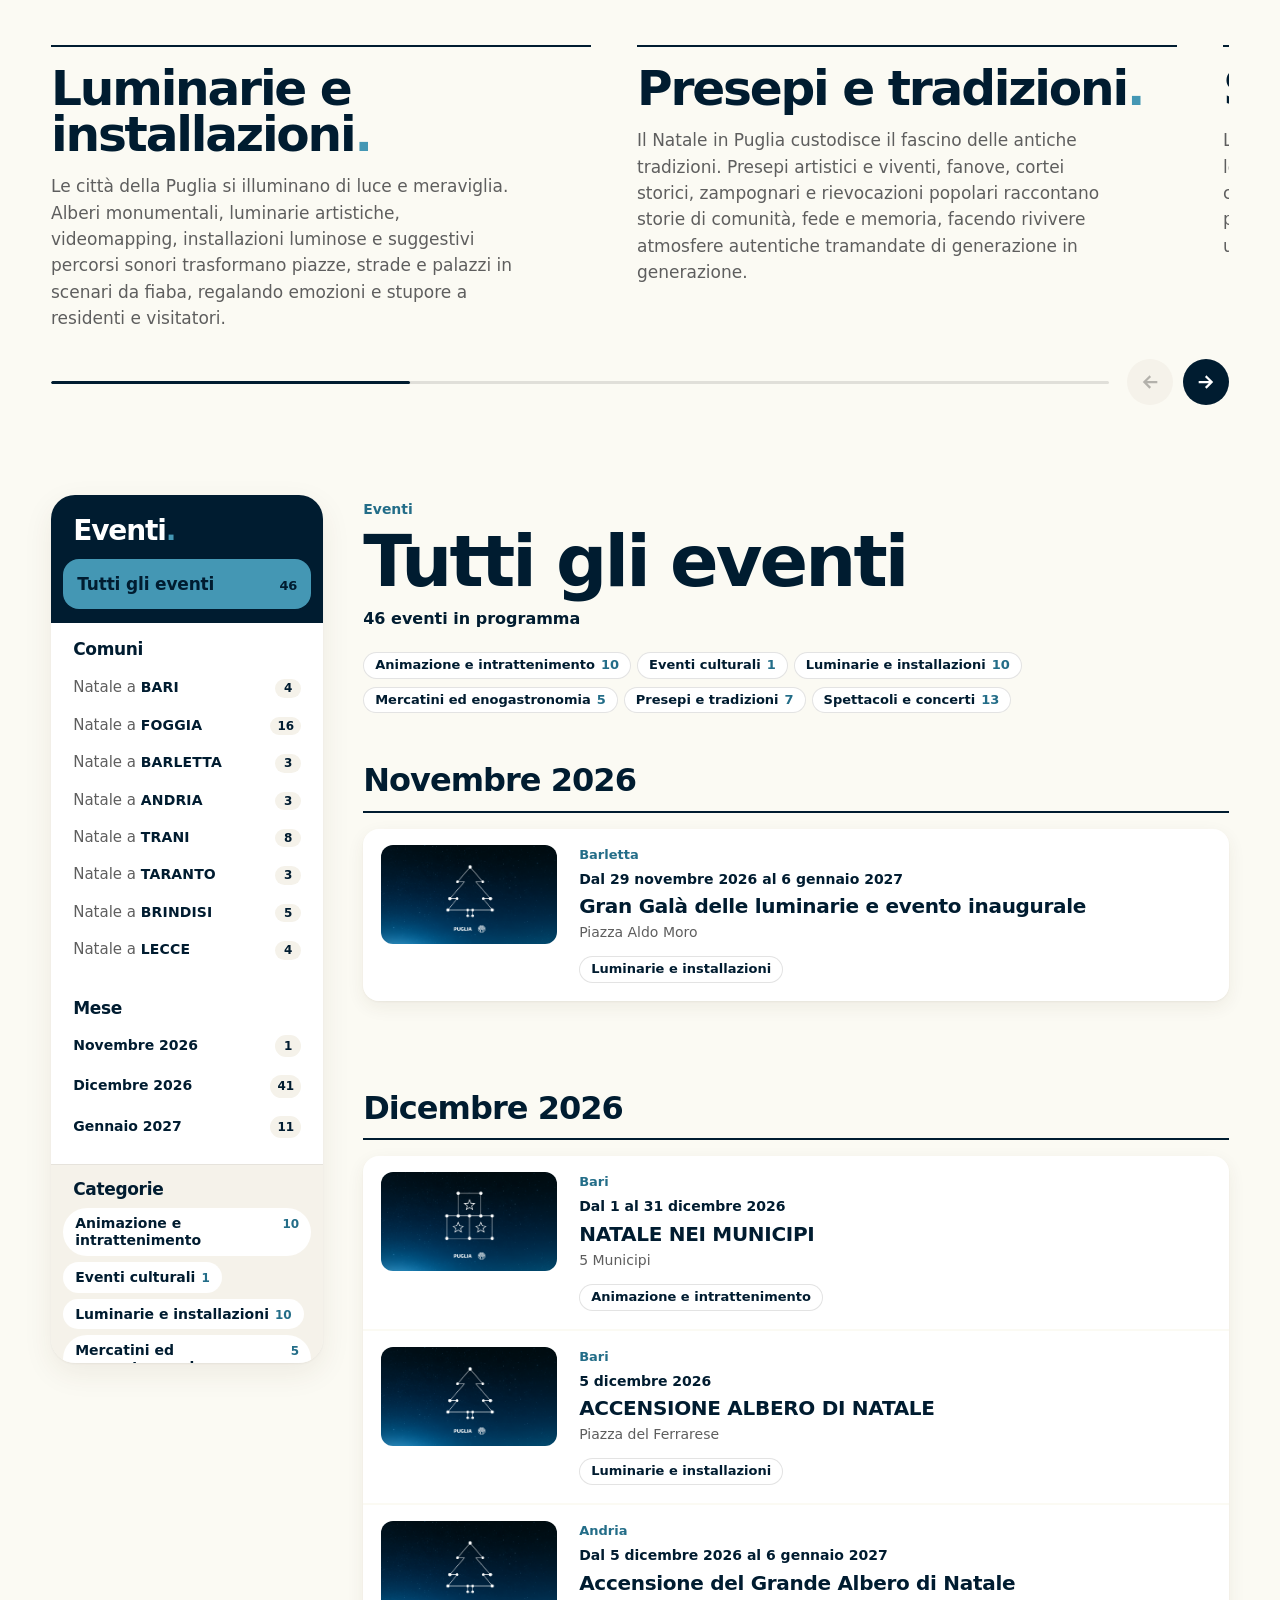
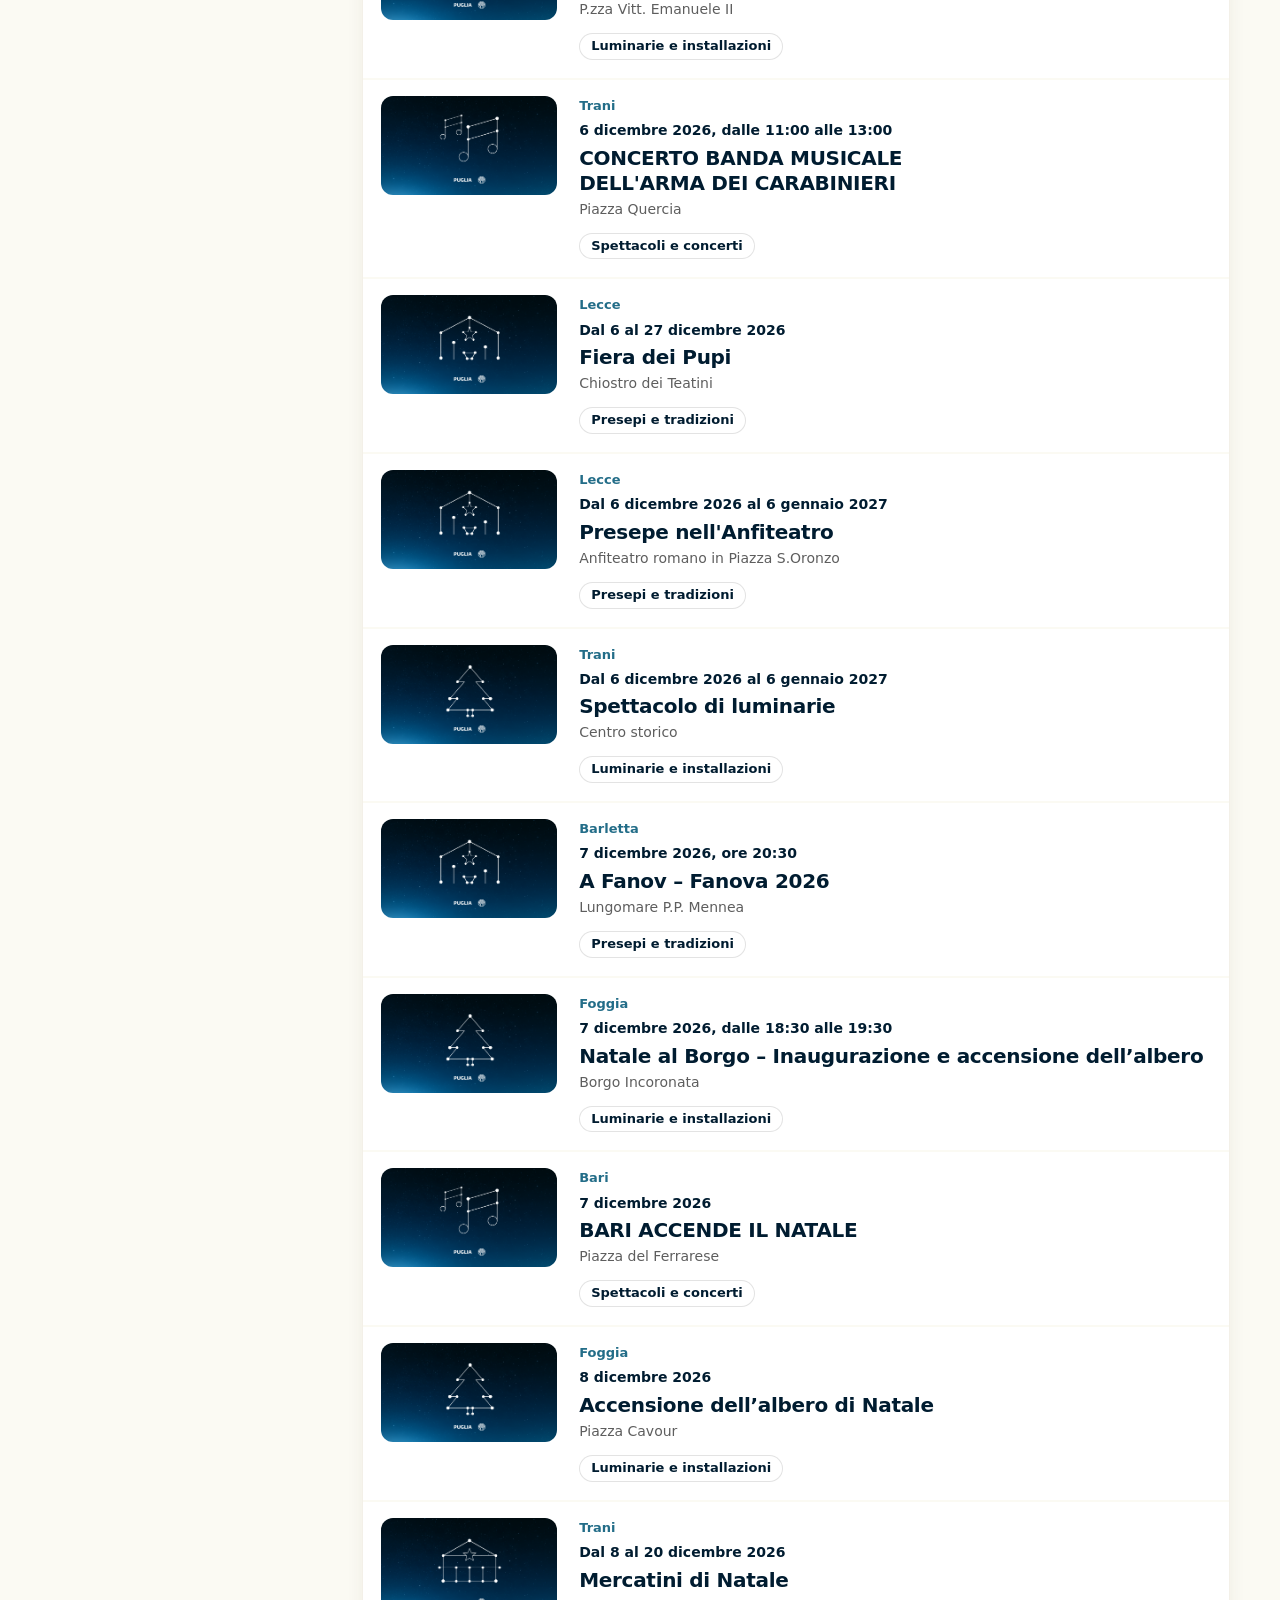
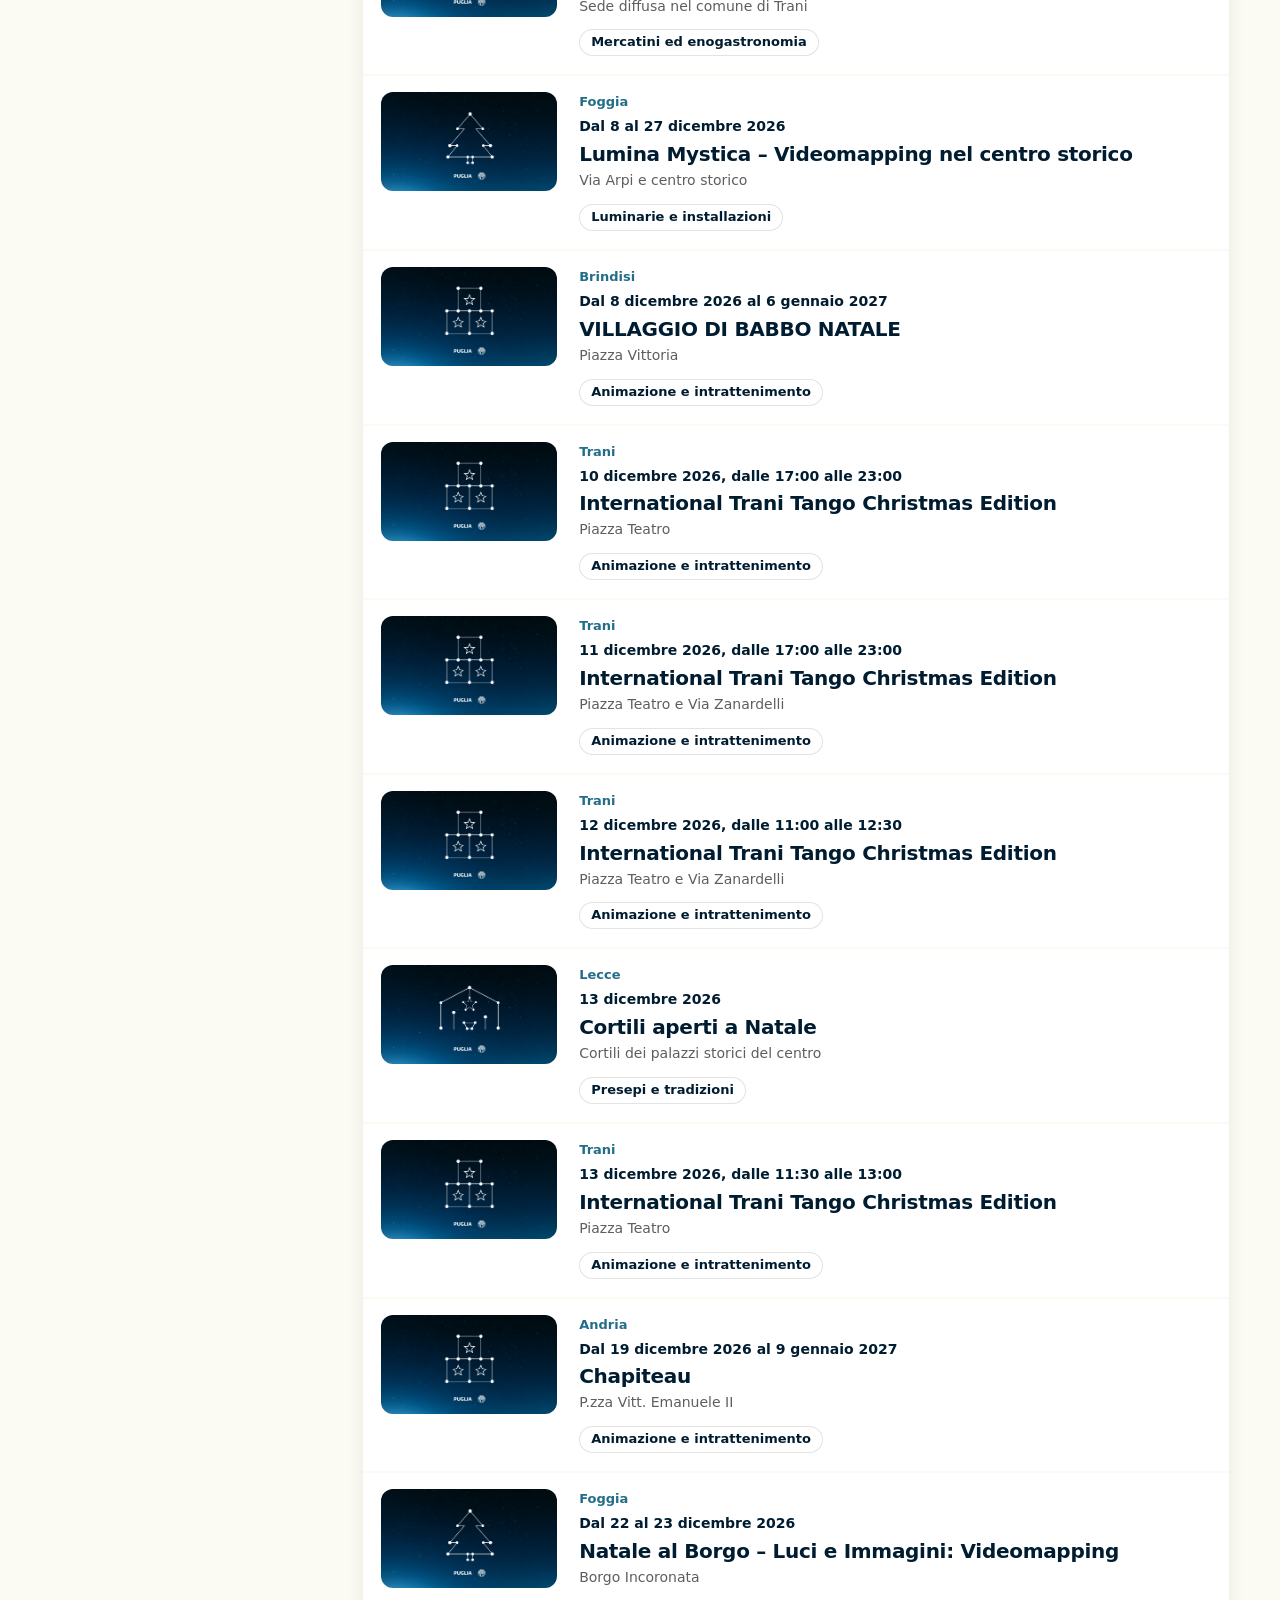
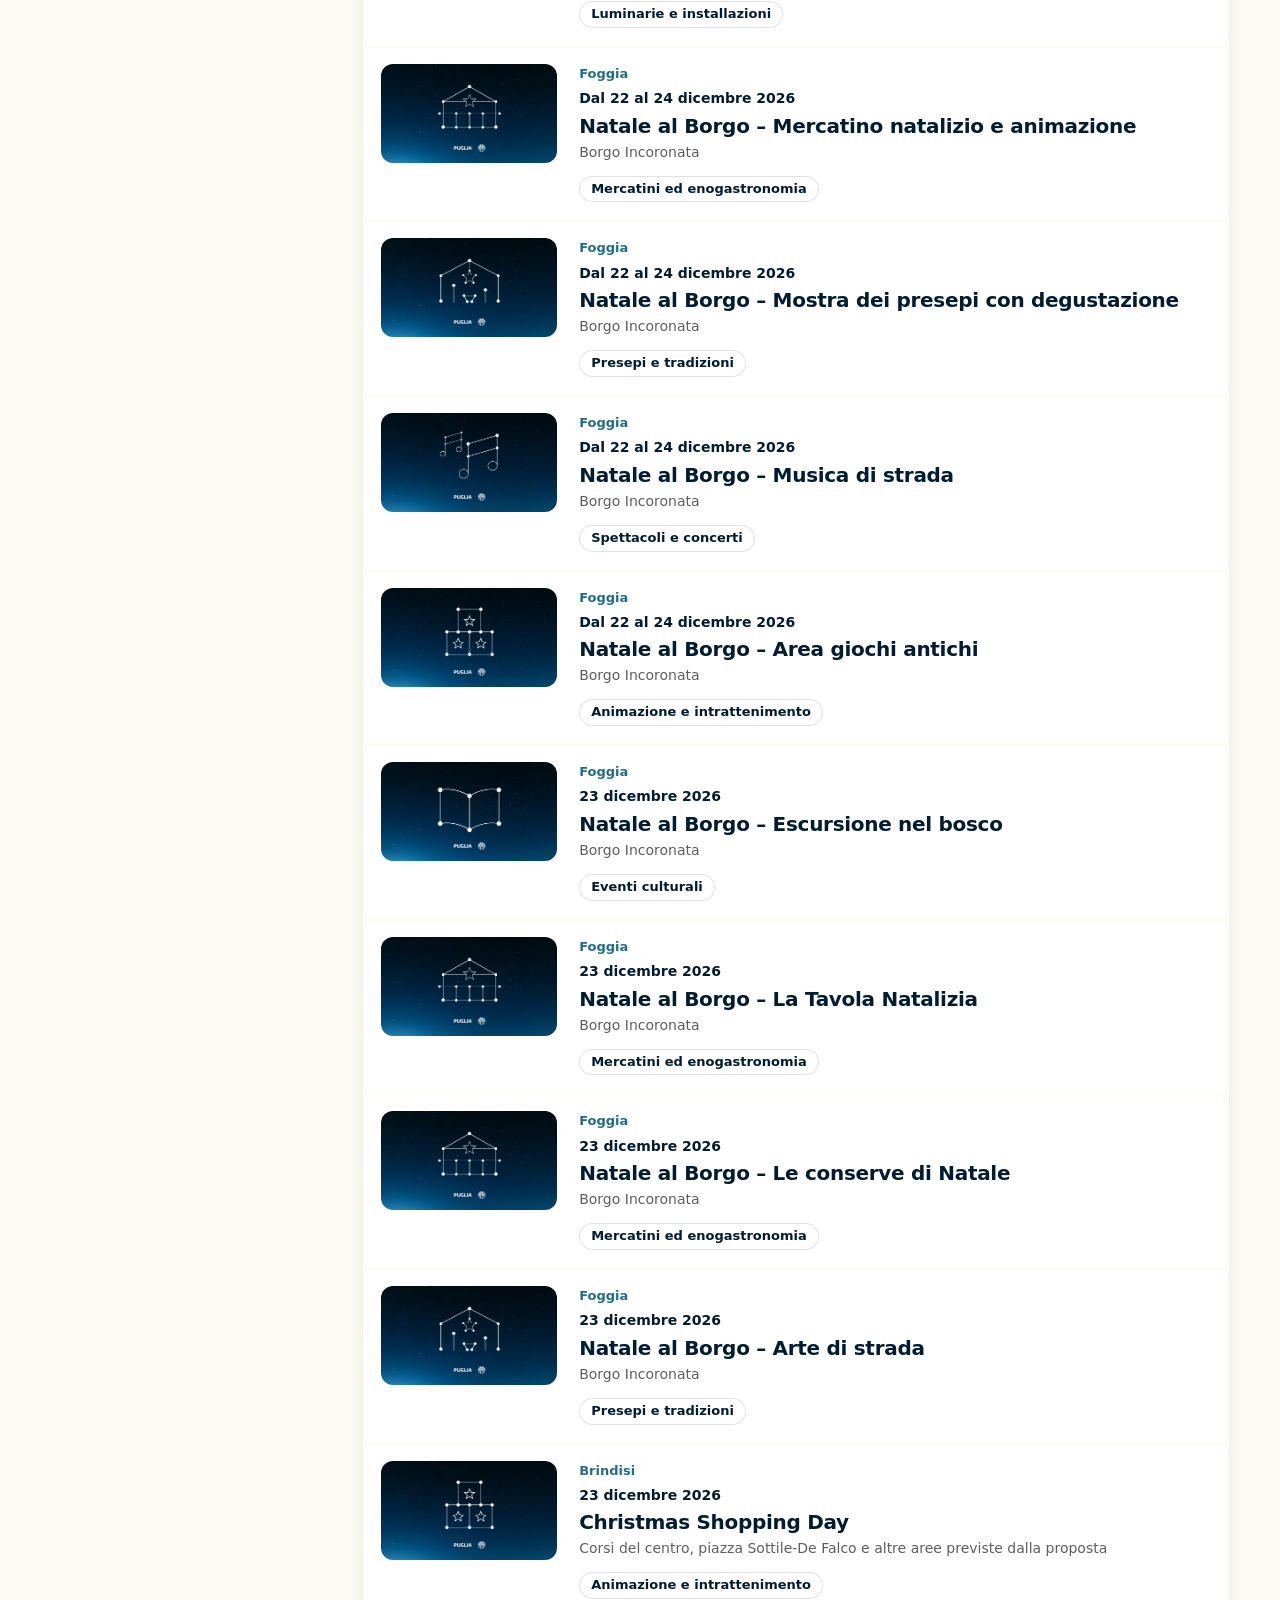
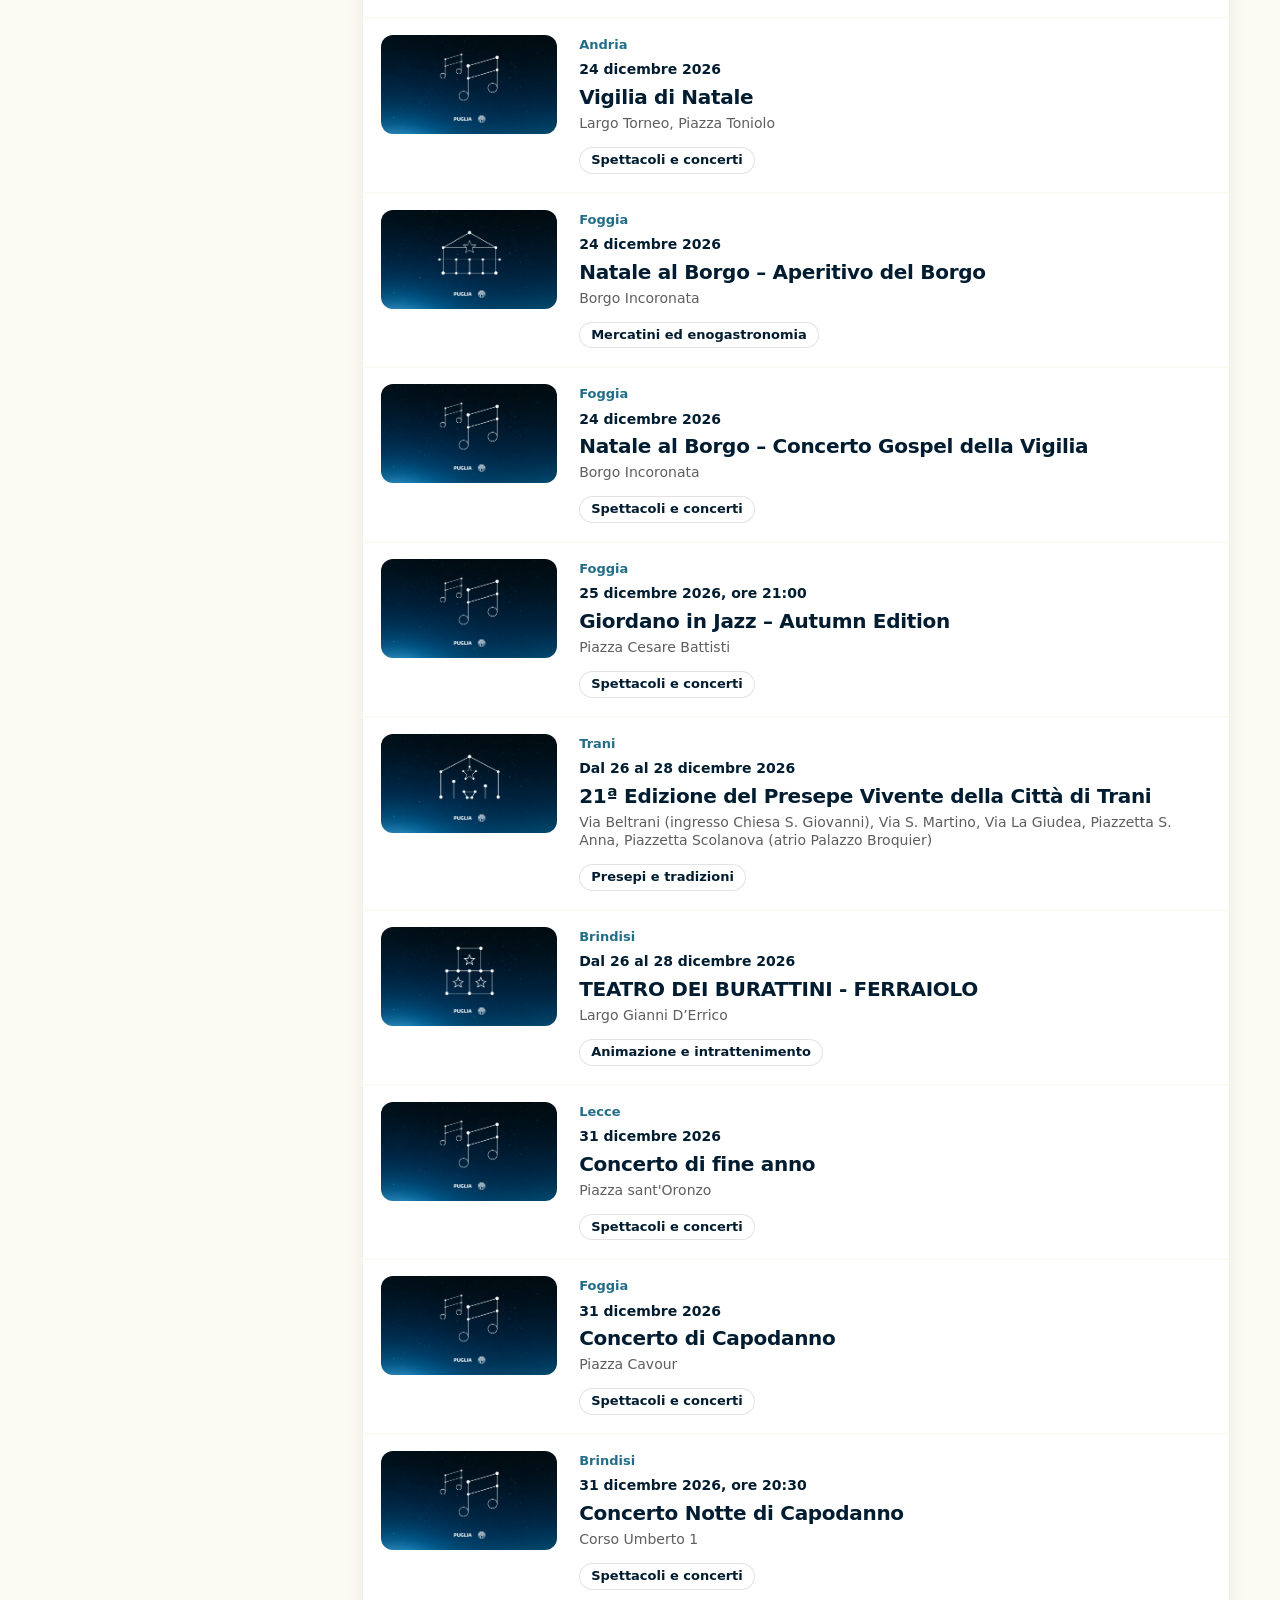
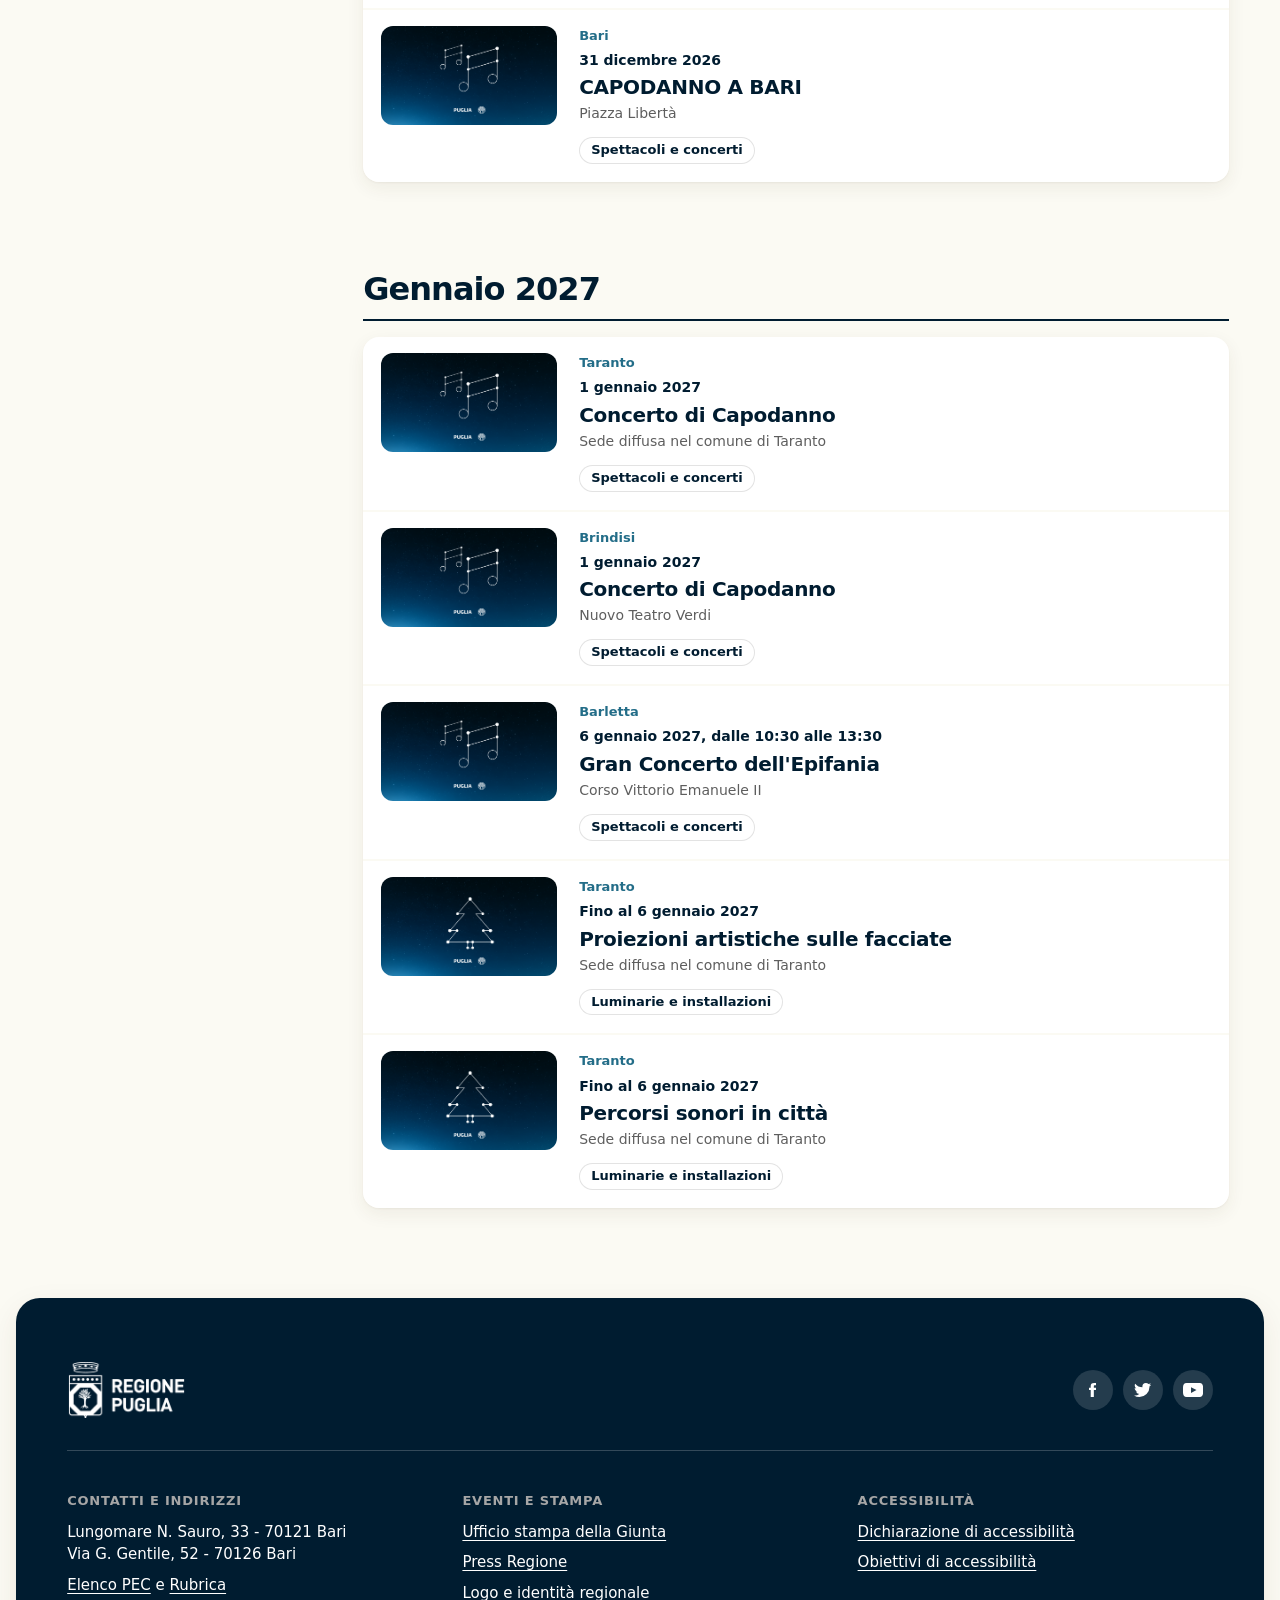
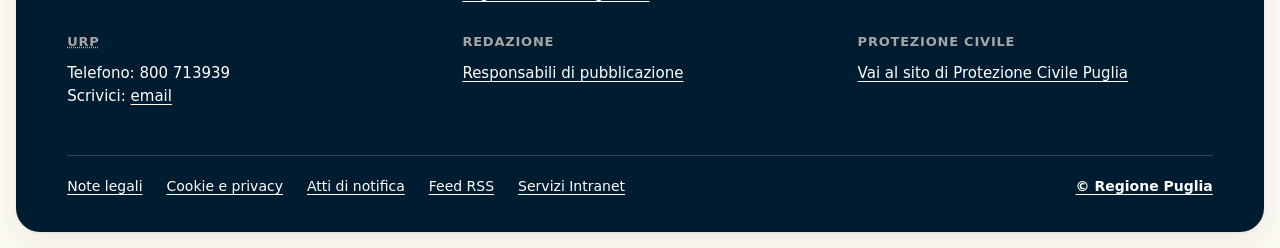
==== commit f0b971d7: "Fix filtro mese, reso cliccabile solo il logo senza sottolineatura PUGLIA, rimosso 'in tutti i comun" ====
--- a/index.html
+++ b/index.html
@@ -28,7 +28,10 @@
   <div class="tlr-in">
     <div class="tlr-hero-top">
       <div></div>
-      <a href="https://www.regione.puglia.it" target="_blank" rel="noopener" class="tlr-hero-date tlr-hero-brand" title="Regione Puglia" aria-label="Vai al portale della Regione Puglia (apre in una nuova scheda)"><span class="tlr-hero-brand-tx">PUGLIA</span><img src="assets/img/logo-regione-puglia.png" alt="Logo Regione Puglia" width="455" height="454"></a>
+      <div class="tlr-hero-date tlr-hero-brand">
+        <span class="tlr-hero-brand-tx">PUGLIA</span>
+        <a href="https://www.regione.puglia.it" target="_blank" rel="noopener" class="tlr-hero-logo-link" title="Regione Puglia - www.regione.puglia.it" aria-label="Vai al portale della Regione Puglia (apre in una nuova scheda)"><img src="assets/img/logo-regione-puglia.png" alt="Logo Regione Puglia" width="455" height="454"></a>
+      </div>
     </div>
     <h1 class="tlr-sr">Natale in Puglia</h1>
     <div class="tlr-slide" data-tlr-slideshow role="region" aria-roledescription="carousel" aria-label="Immagini del Natale">
@@ -120,11 +123,11 @@
             <nav aria-labelledby="tlr-m-comuni" data-tlr-menu="comuni"></nav>
           </div>
           <div class="tlr-lato-mesi">
-            <p class="tlr-etichetta" id="tlr-m-mesi">Mese <span class="tlr-etichetta-nota">in tutti i comuni</span></p>
+            <p class="tlr-etichetta" id="tlr-m-mesi">Mese</p>
             <nav aria-labelledby="tlr-m-mesi" data-tlr-menu="mesi"></nav>
           </div>
           <div class="tlr-lato-categorie">
-            <p class="tlr-etichetta" id="tlr-m-categorie">Categorie <span class="tlr-etichetta-nota">in tutti i comuni</span></p>
+            <p class="tlr-etichetta" id="tlr-m-categorie">Categorie</p>
             <nav aria-labelledby="tlr-m-categorie" data-tlr-menu="categorie"></nav>
           </div>
         </div>
--- a/assets/css/tuttalapuglia.css
+++ b/assets/css/tuttalapuglia.css
@@ -93,11 +93,12 @@
   color: var(--tlr-grigio-su-nero);
 }
 .tlr-hero-date { color: var(--tlr-bianco); font-weight: 700; font-variant-numeric: tabular-nums; }
-.tlr-hero-brand { display: flex; align-items: center; gap: 12px; margin: 0; text-decoration: none; color: var(--tlr-bianco); transition: opacity .15s ease; }
-.tlr-hero-brand:hover { opacity: .85; }
-.tlr-hero-brand-tx { font-size: 1.375rem; font-weight: 800; letter-spacing: .14em; line-height: 1; }
-.tlr-hero-brand img { display: block; height: 44px; width: auto; }
-@media (max-width: 600px) { .tlr-hero-brand-tx { font-size: 1.125rem; } .tlr-hero-brand img { height: 34px; } }
+.tlr-hero-brand { display: flex; align-items: center; gap: 12px; margin: 0; }
+.tlr-hero-brand-tx { font-size: 1.375rem; font-weight: 800; letter-spacing: .14em; line-height: 1; text-decoration: none !important; color: var(--tlr-bianco); }
+.tlr-hero-logo-link { display: inline-flex; align-items: center; text-decoration: none !important; border: 0 !important; outline: none; transition: opacity .15s ease, transform .15s ease; cursor: pointer; }
+.tlr-hero-logo-link:hover { opacity: .8; transform: scale(1.04); }
+.tlr-hero-logo-link img { display: block; height: 44px; width: auto; border: 0; outline: none; }
+@media (max-width: 600px) { .tlr-hero-brand-tx { font-size: 1.125rem; } .tlr-hero-logo-link img { height: 34px; } }
 .tlr-hero-tit {
   margin-top: clamp(36px, 7vw, 100px);
   font-size: clamp(3.3rem, 13vw, 11rem);
@@ -409,7 +410,7 @@
   }
   .tlr-lato-pannello.is-open { display: block; }
   .tlr-lato-tit { display: none; }
-  .tlr-lato-testa { padding-top: 0; }
+  .tlr-lato-testa { display: none !important; }
 }
 
 .tlr-link-fuori {
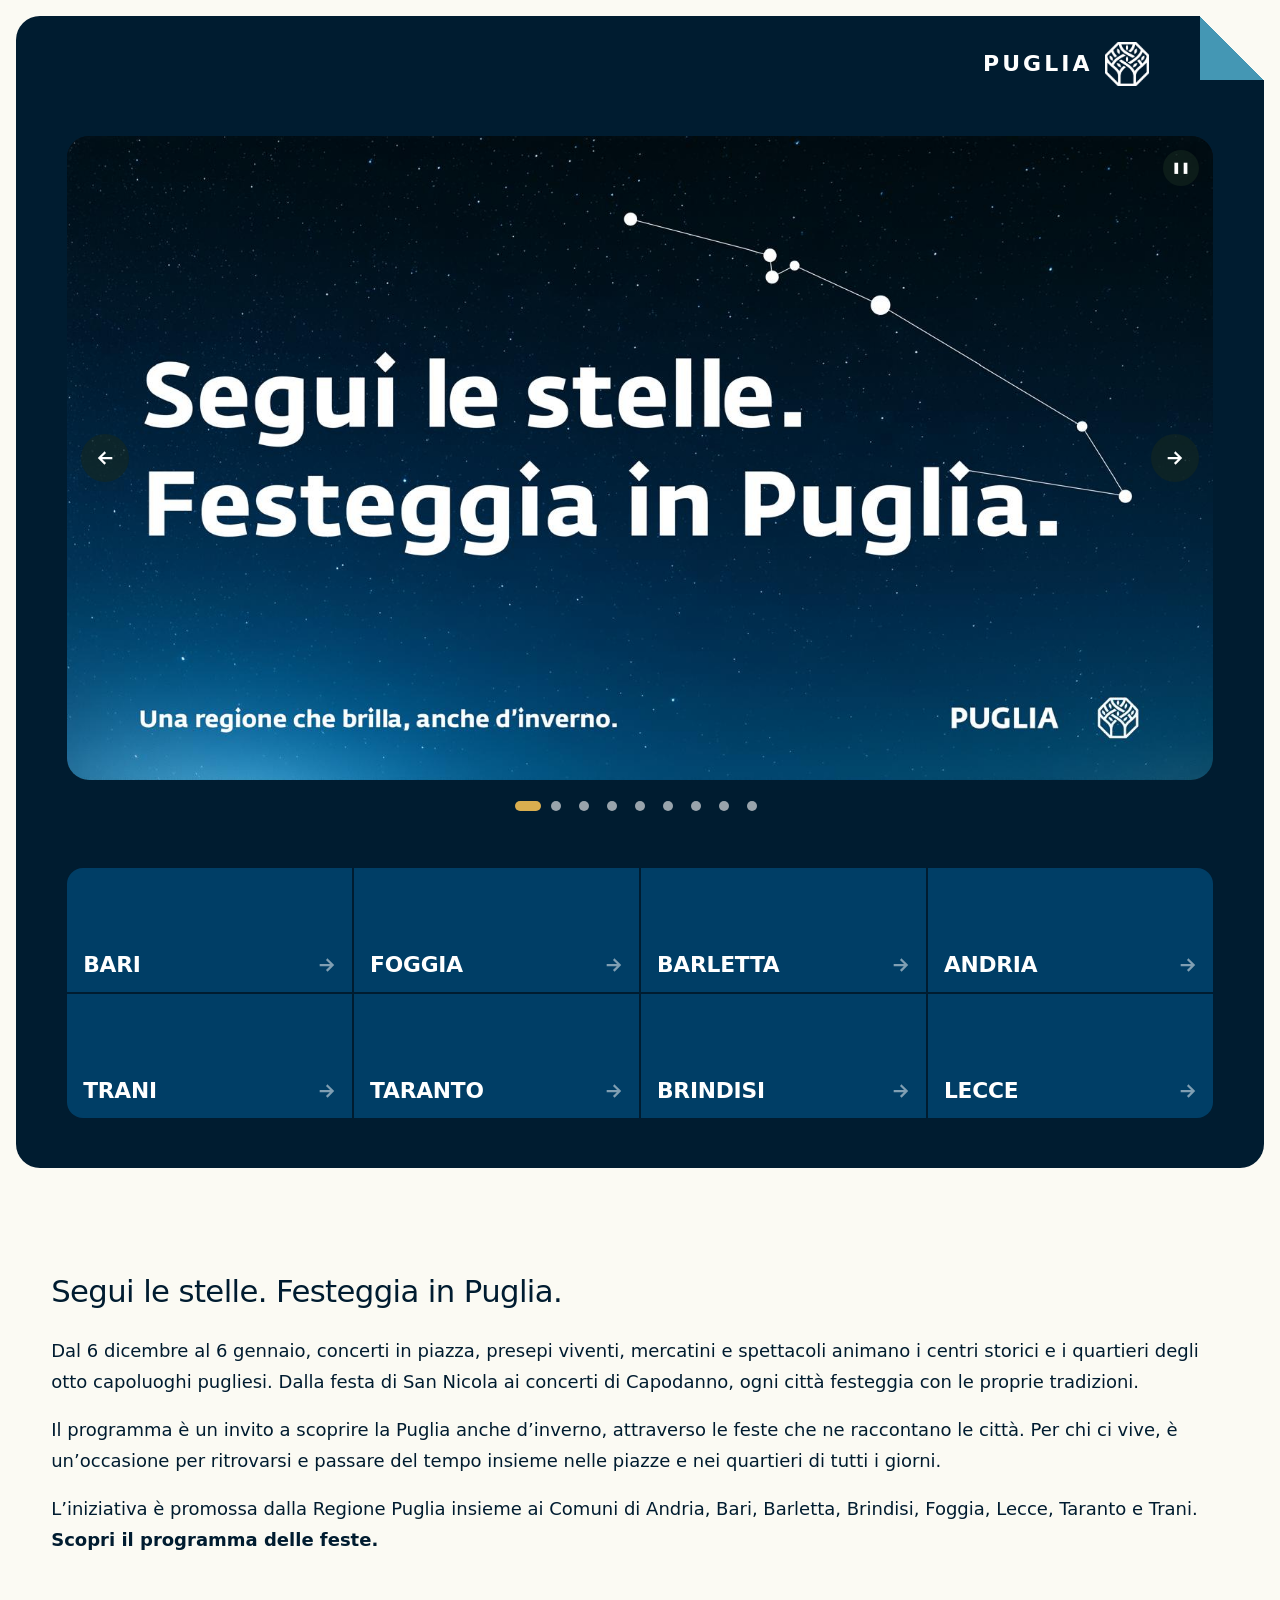
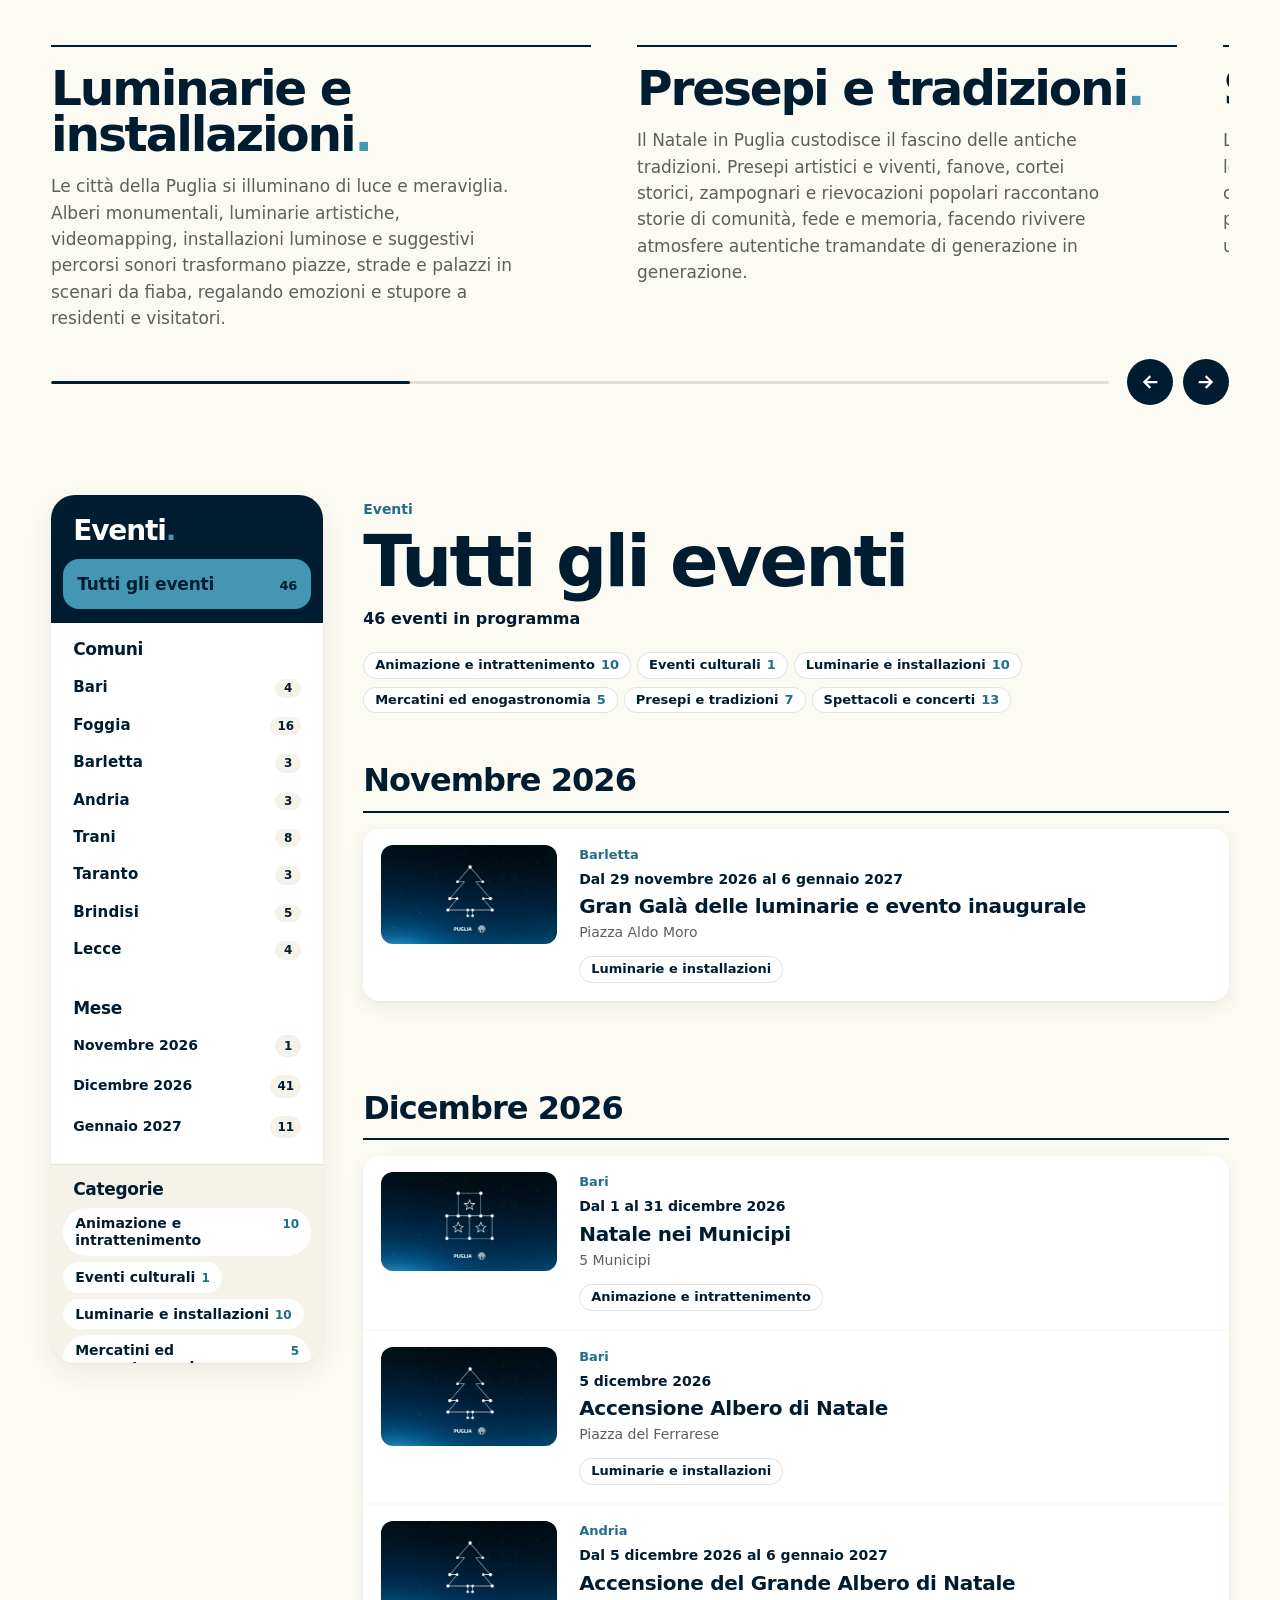
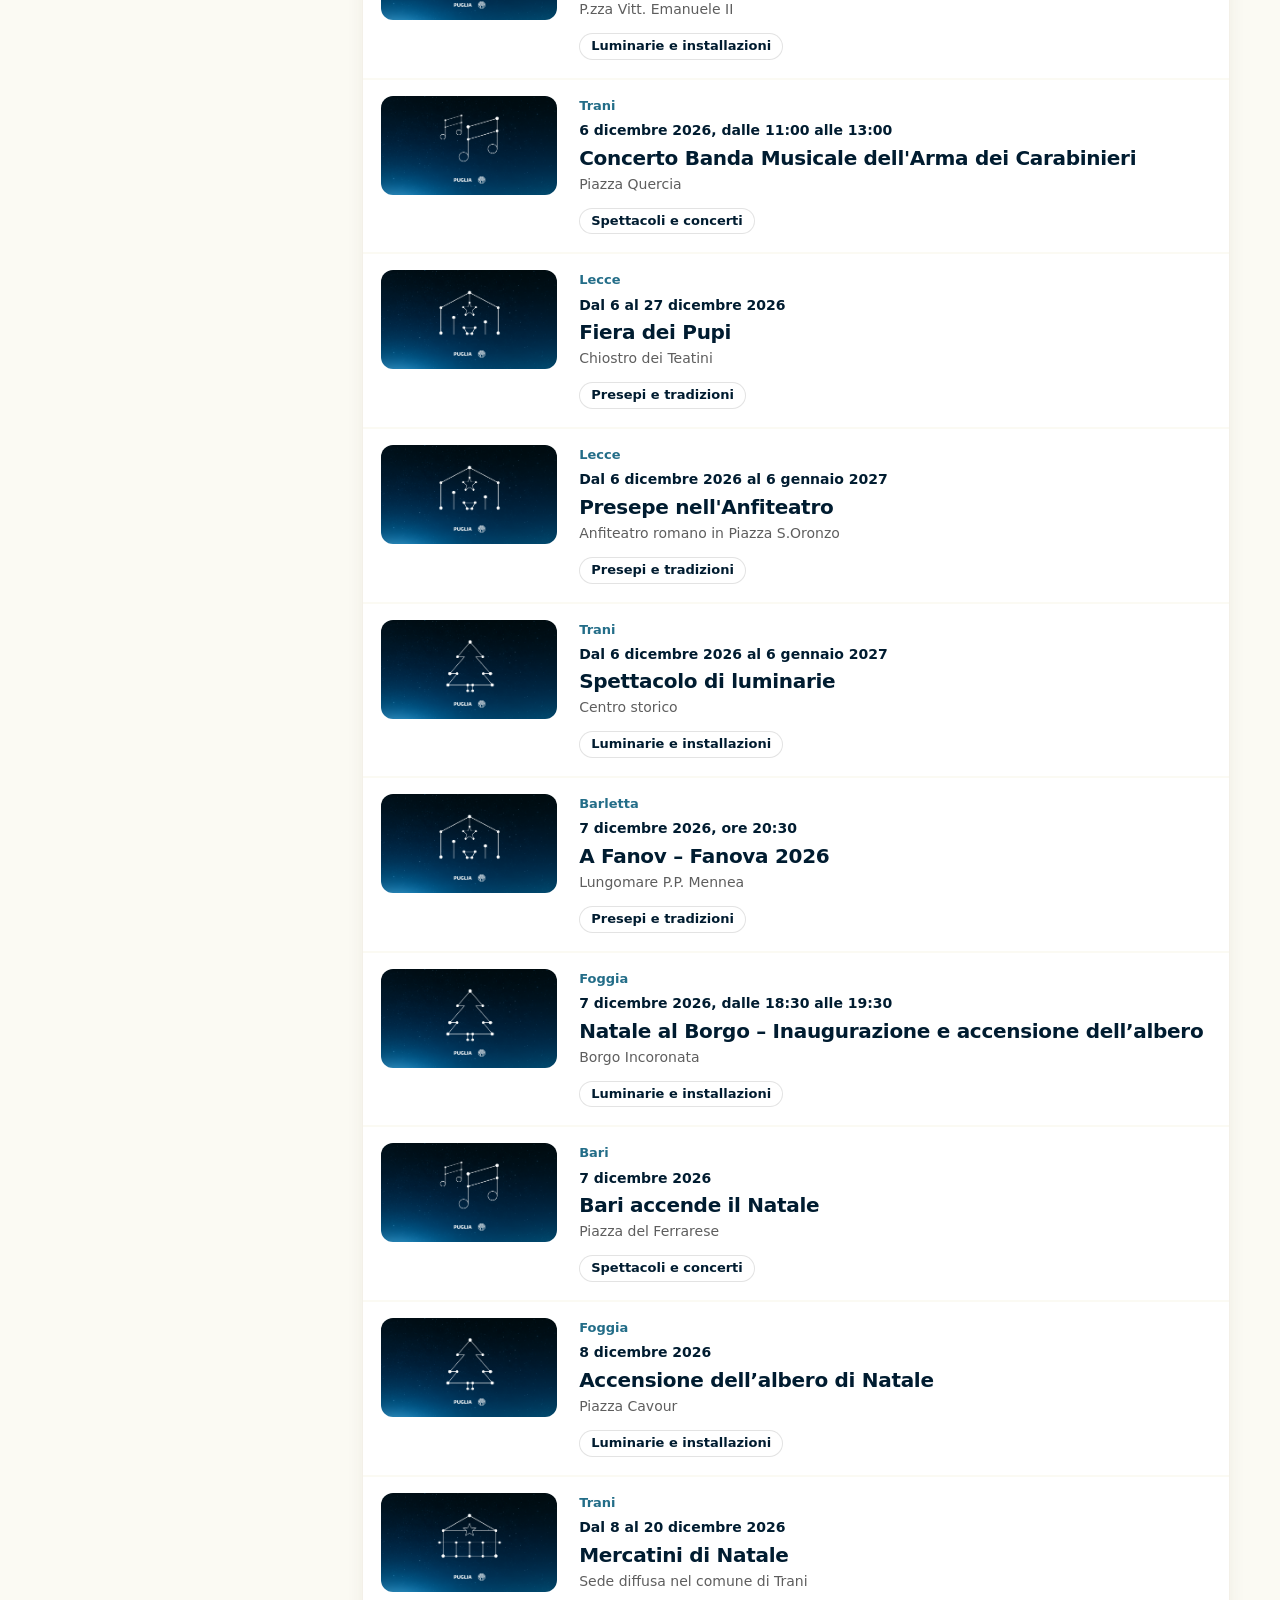
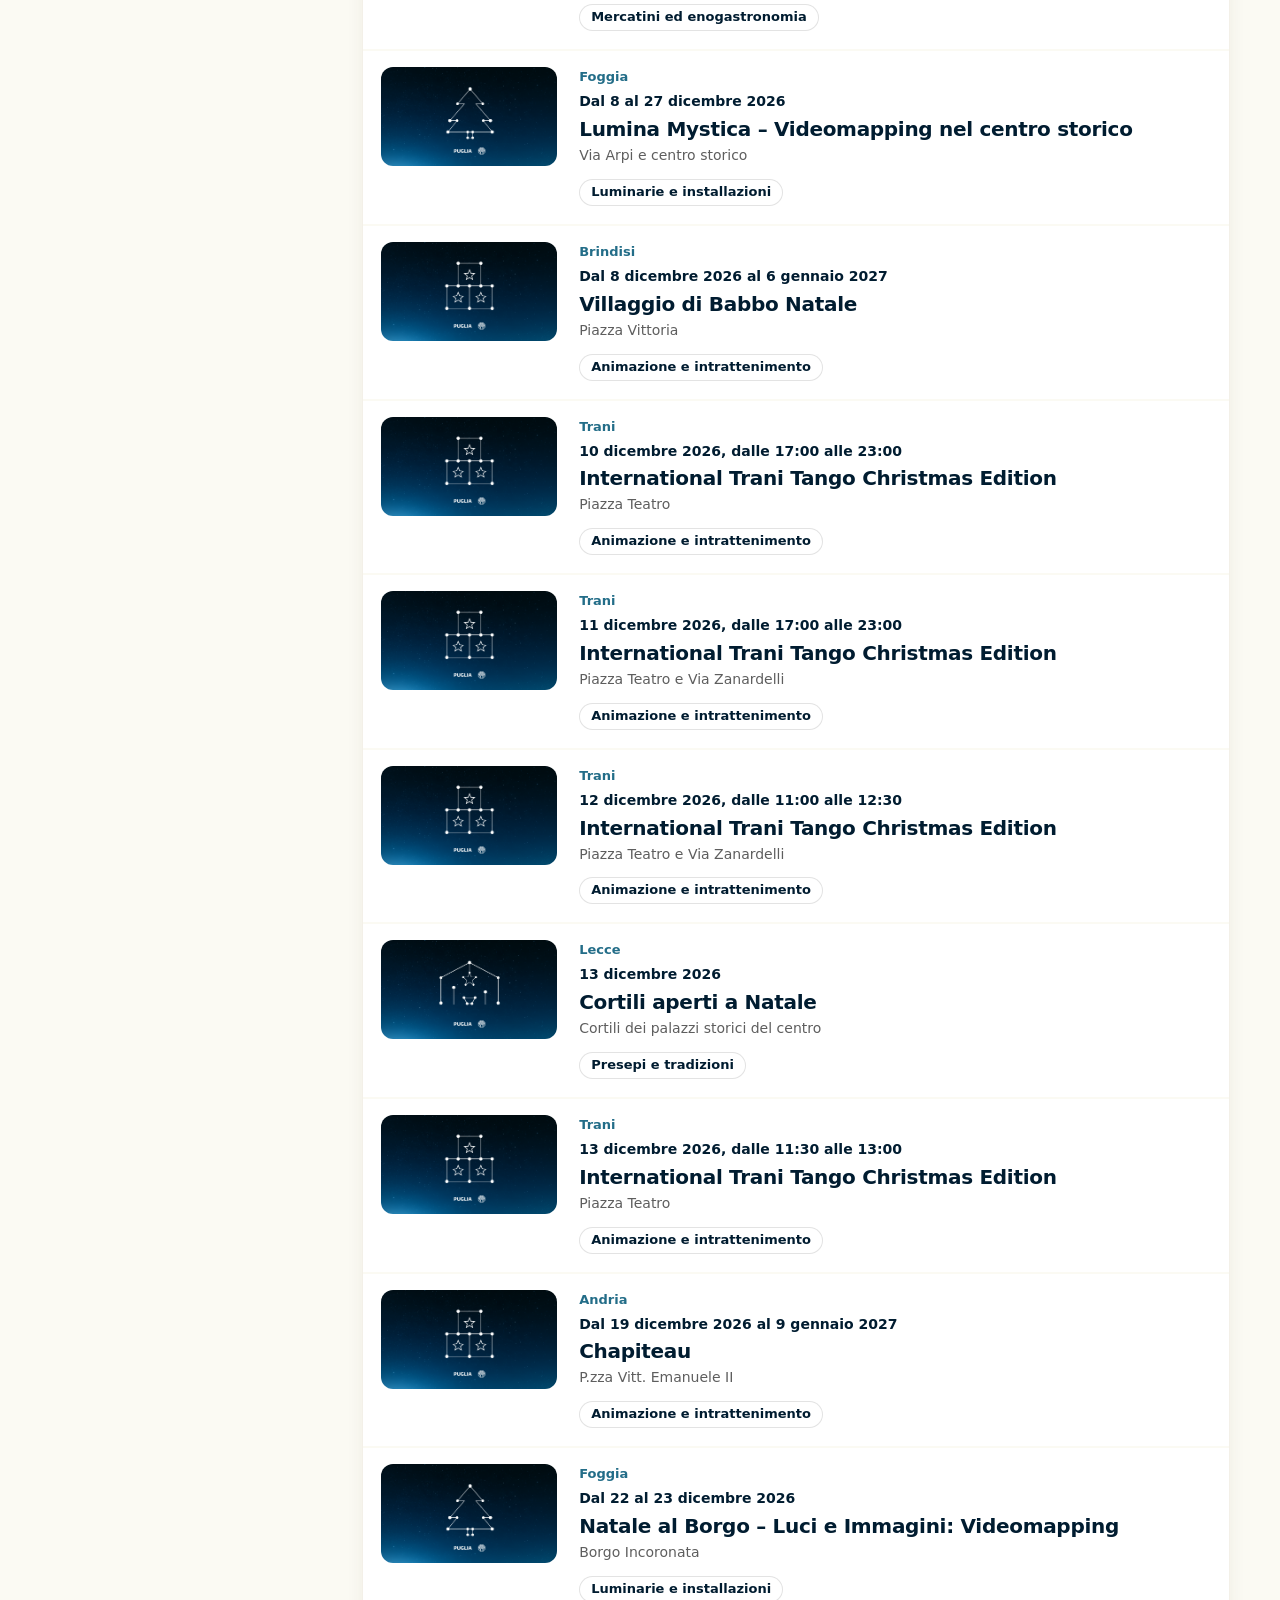
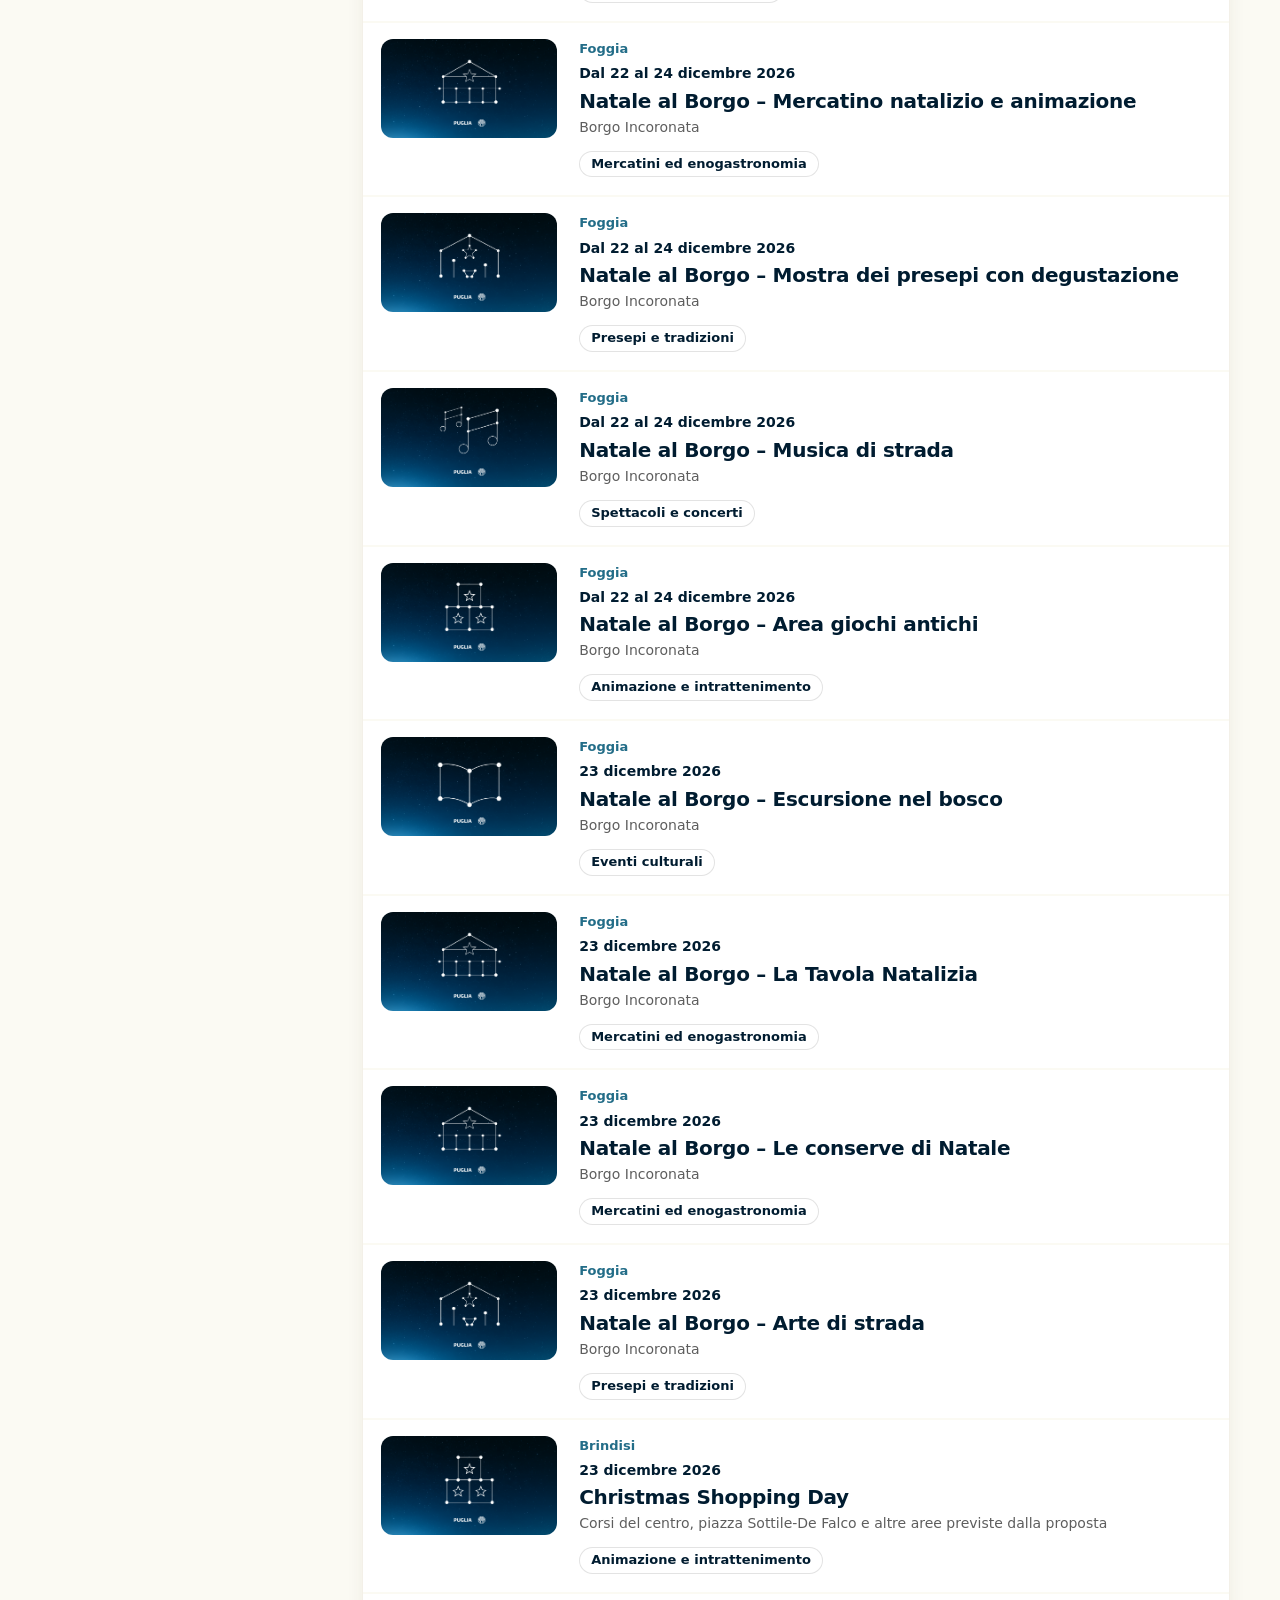
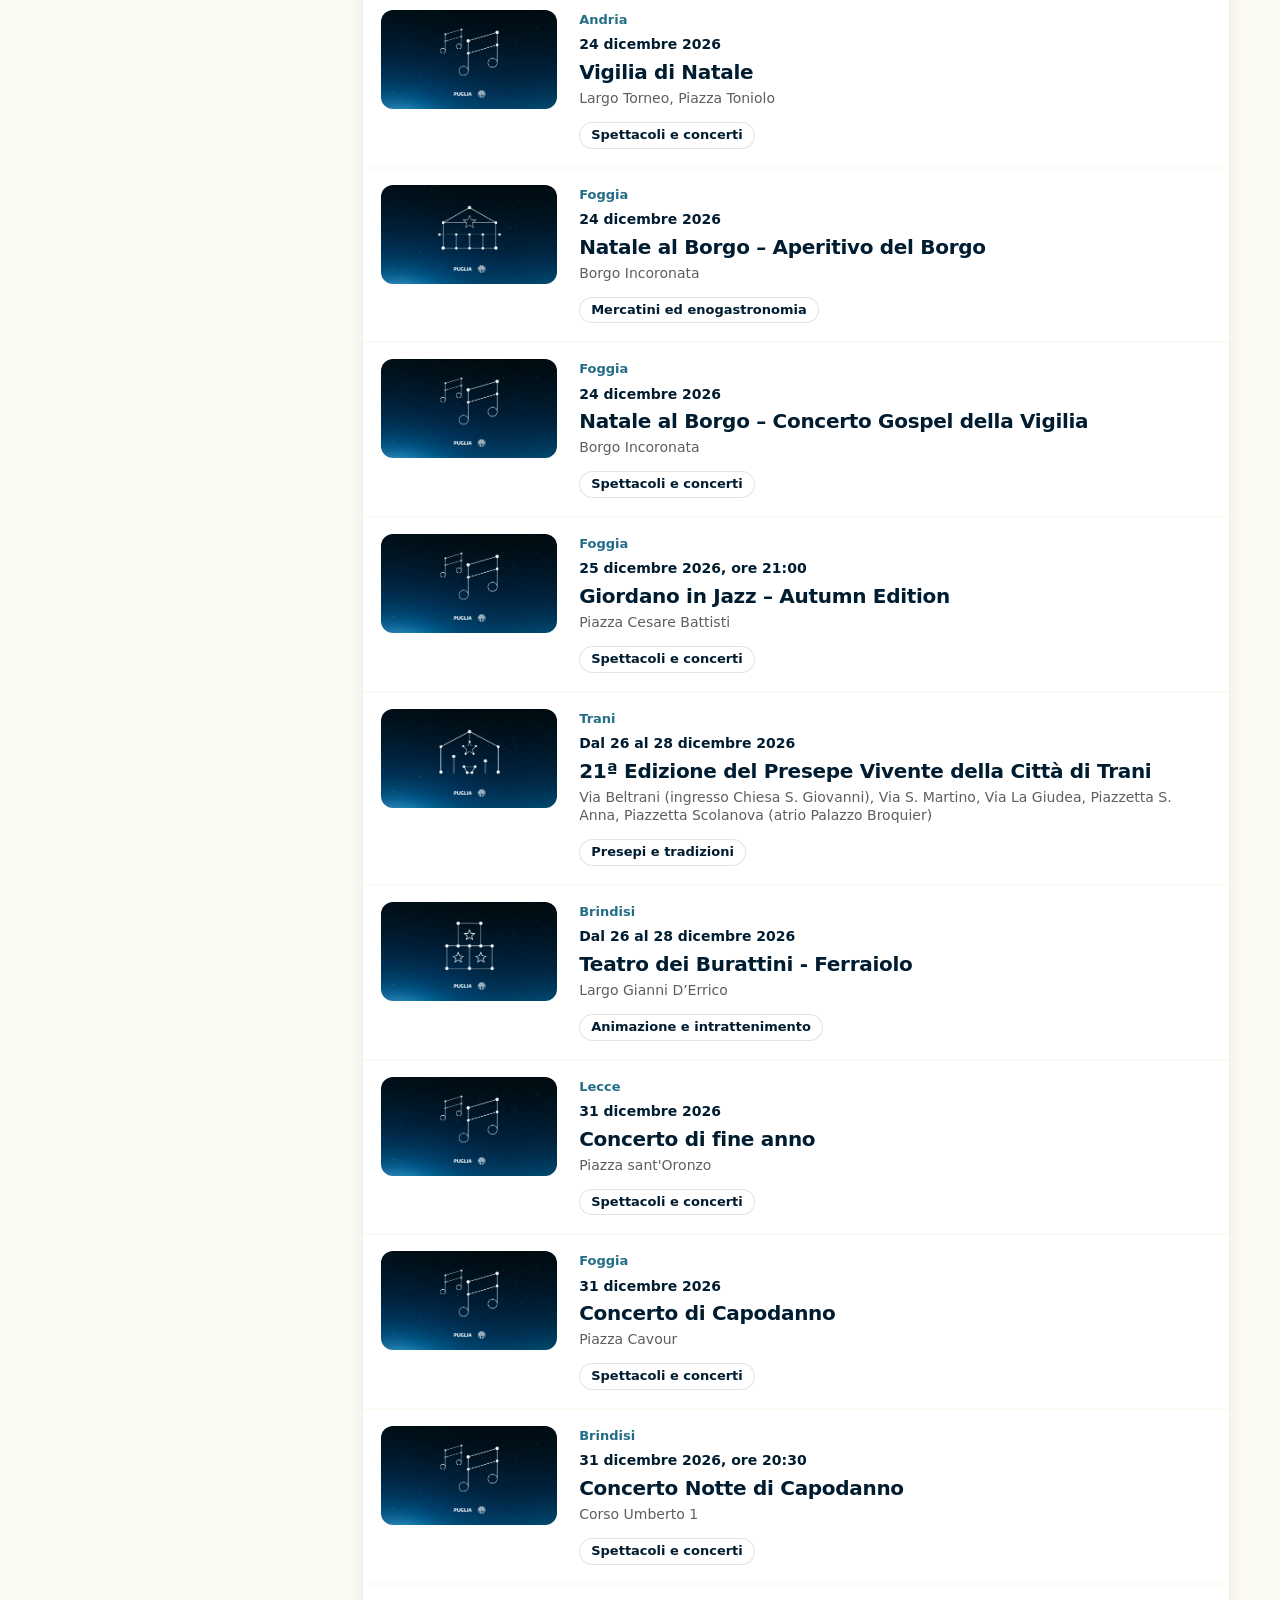
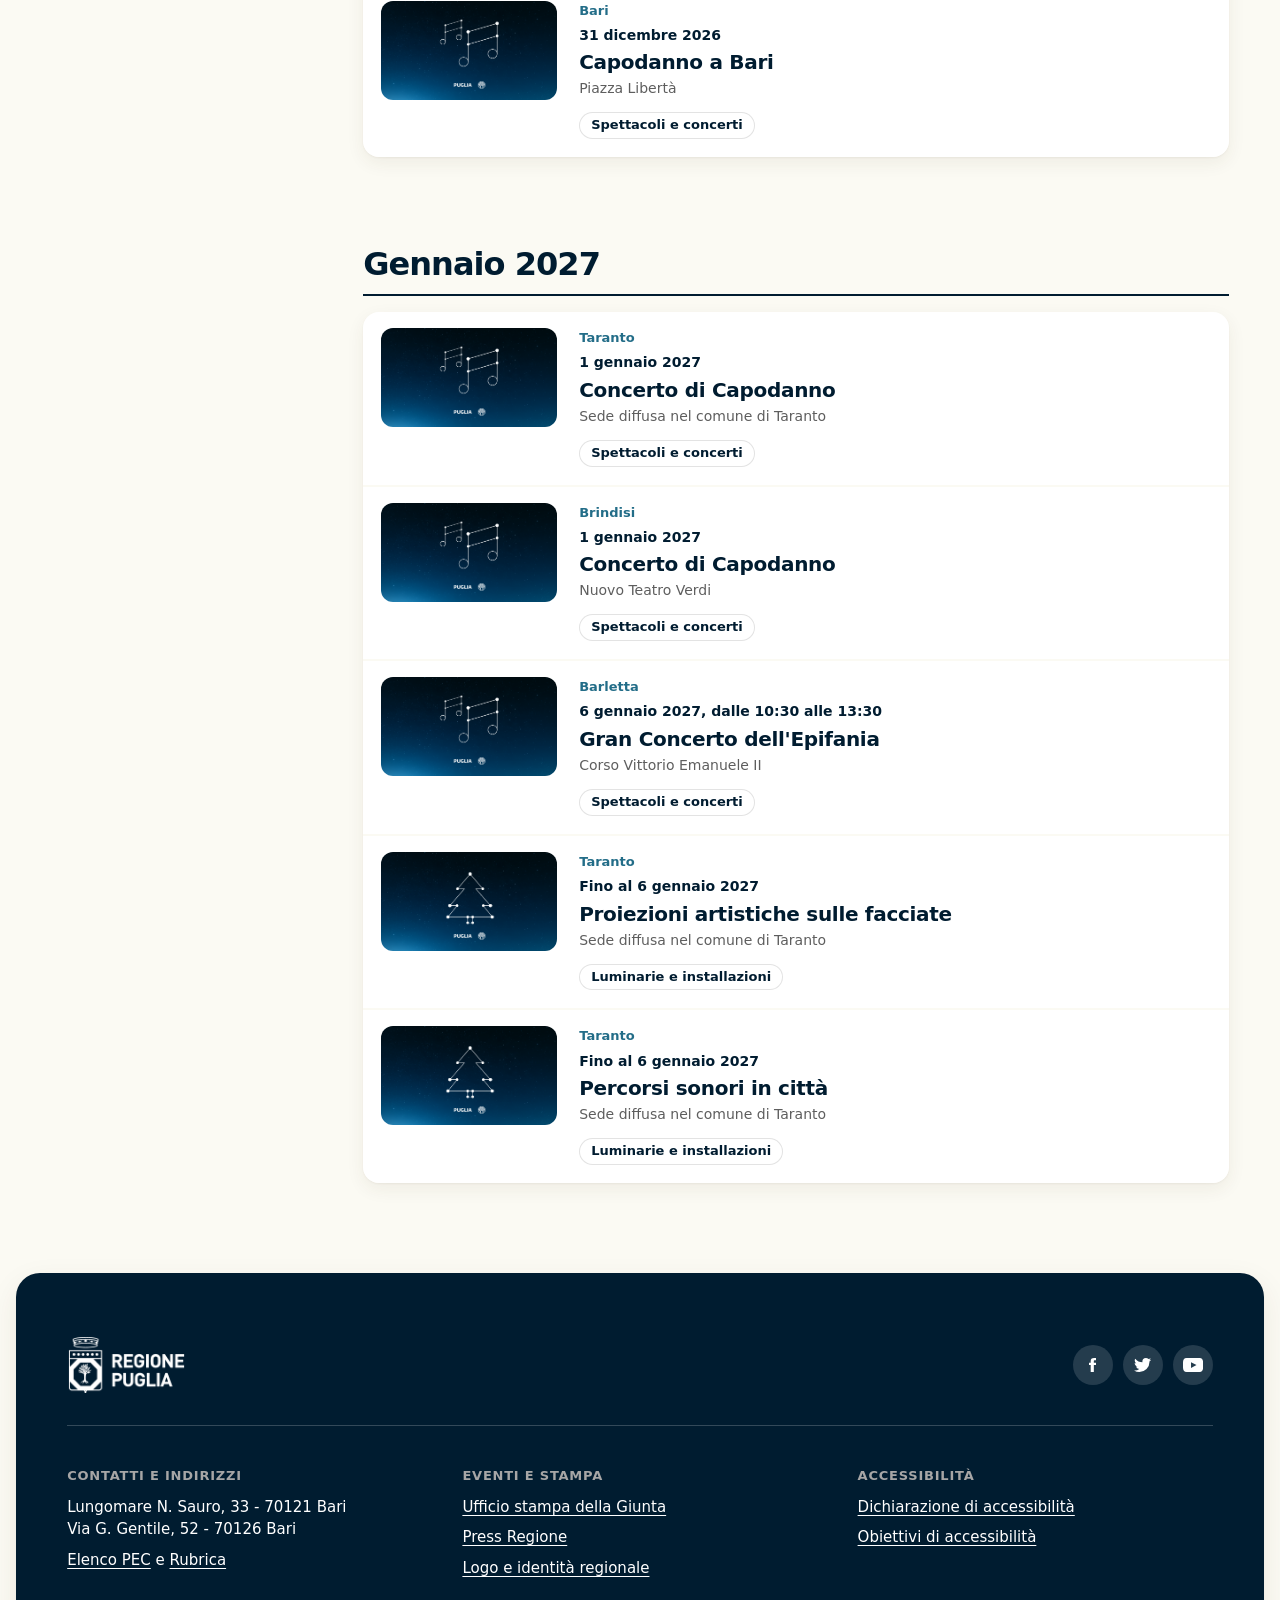
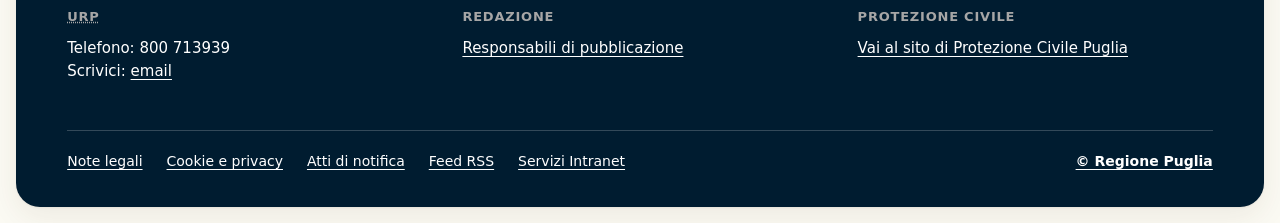
==== commit c3d201f8: "Aggiunto tasto Tutti gli eventi header filtri, corretto Teatro dei Burattini Ferraiolo, filtro Brind" ====
--- a/index.html
+++ b/index.html
@@ -110,7 +110,11 @@
 
       <aside class="tlr-lato" aria-label="Comuni e categorie">
         <div class="tlr-lato-pillola">
-          <p class="tlr-lato-ora"><span class="tlr-lato-k">Eventi</span> <span class="tlr-lato-v" data-tlr-corrente>Tutti gli eventi</span></p>
+          <a href="#tutti" class="tlr-lato-ora" title="Mostra tutti gli eventi">
+            <span class="tlr-lato-k">Eventi</span>
+            <span class="tlr-lato-v" data-tlr-corrente>Tutti gli eventi</span>
+          </a>
+          <a href="#tutti" class="tlr-btn-tutti-header" id="tlr-btn-tutti-header" title="Torna a tutti gli eventi">Tutti gli eventi</a>
           <button class="tlr-lato-btn" type="button" aria-expanded="false" aria-controls="tlr-lato-menu" data-tlr-apri>Menu</button>
         </div>
         <div class="tlr-lato-pannello" id="tlr-lato-menu">
--- a/assets/css/tuttalapuglia.css
+++ b/assets/css/tuttalapuglia.css
@@ -304,8 +304,7 @@
 .tlr-lato .tlr-menu--comuni .tlr-mv-t { flex: 1 1 auto; min-width: 0; }
 .tlr-lato .tlr-menu--comuni .tlr-mv-pre { font-size: .9375rem; font-weight: 500; color: var(--tlr-grigio-testo); }
 .tlr-lato .tlr-menu--comuni .tlr-mv-tema {
-  font-size: .875rem; font-weight: 800; letter-spacing: .01em;
-  text-transform: uppercase;
+  font-size: .9375rem; font-weight: 700; letter-spacing: .01em;
 }
 .tlr-lato .tlr-menu--comuni .tlr-mv-c {
   min-width: 26px; padding: 2px 7px;
@@ -410,7 +409,45 @@
   }
   .tlr-lato-pannello.is-open { display: block; }
   .tlr-lato-tit { display: none; }
-  .tlr-lato-testa { display: none !important; }
+  .tlr-lato-testa {
+    padding: 10px 12px;
+    background: transparent;
+    border-bottom: 1px solid var(--tlr-grigio-riga);
+  }
+  .tlr-lato-testa .tlr-mv {
+    background: var(--tlr-verde);
+    color: var(--tlr-bianco);
+    font-weight: 700;
+    border-radius: var(--tlr-r-pill);
+    padding: 9px 14px;
+  }
+  .tlr-lato-testa .tlr-mv .tlr-mv-c {
+    background: rgba(255, 255, 255, .25);
+    color: var(--tlr-bianco);
+  }
+}
+
+.tlr-btn-tutti-header {
+  display: inline-flex;
+  align-items: center;
+  justify-content: center;
+  padding: 6px 12px;
+  background: var(--tlr-verde);
+  color: var(--tlr-bianco);
+  font-size: .8125rem;
+  font-weight: 700;
+  border-radius: var(--tlr-r-pill);
+  text-decoration: none;
+  white-space: nowrap;
+  transition: background .15s ease;
+  margin-left: auto;
+}
+.tlr-btn-tutti-header:hover {
+  background: #0d1e16;
+  color: var(--tlr-bianco);
+}
+@media (min-width: 1024px) {
+  .tlr-btn-tutti-header { display: none; }
 }
 
 .tlr-link-fuori {
@@ -724,8 +761,8 @@
   border-radius: var(--tlr-r-card); overflow: hidden; background: #09131d;
 }
 .tlr-slide-pista, .tlr-slide-f { position: absolute; inset: 0; margin: 0; }
-.tlr-slide-f { opacity: 0; transition: opacity .8s ease; }
-.tlr-slide-f.is-attiva { opacity: 1; }
+.tlr-slide-f { opacity: 0; transition: opacity .8s ease; z-index: 1; }
+.tlr-slide-f.is-attiva { opacity: 1; z-index: 2; }
 .tlr-slide-f img { display: block; width: 100%; height: 100%; object-fit: contain; background: #09131d; }
 .tlr-slide-btn { position: absolute; top: 50%; width: 48px; height: 48px; margin-top: -24px; padding: 0; border: 0; cursor: pointer;
   border-radius: var(--tlr-r-pill); background: rgba(20, 39, 31, .6); z-index: 2; }
